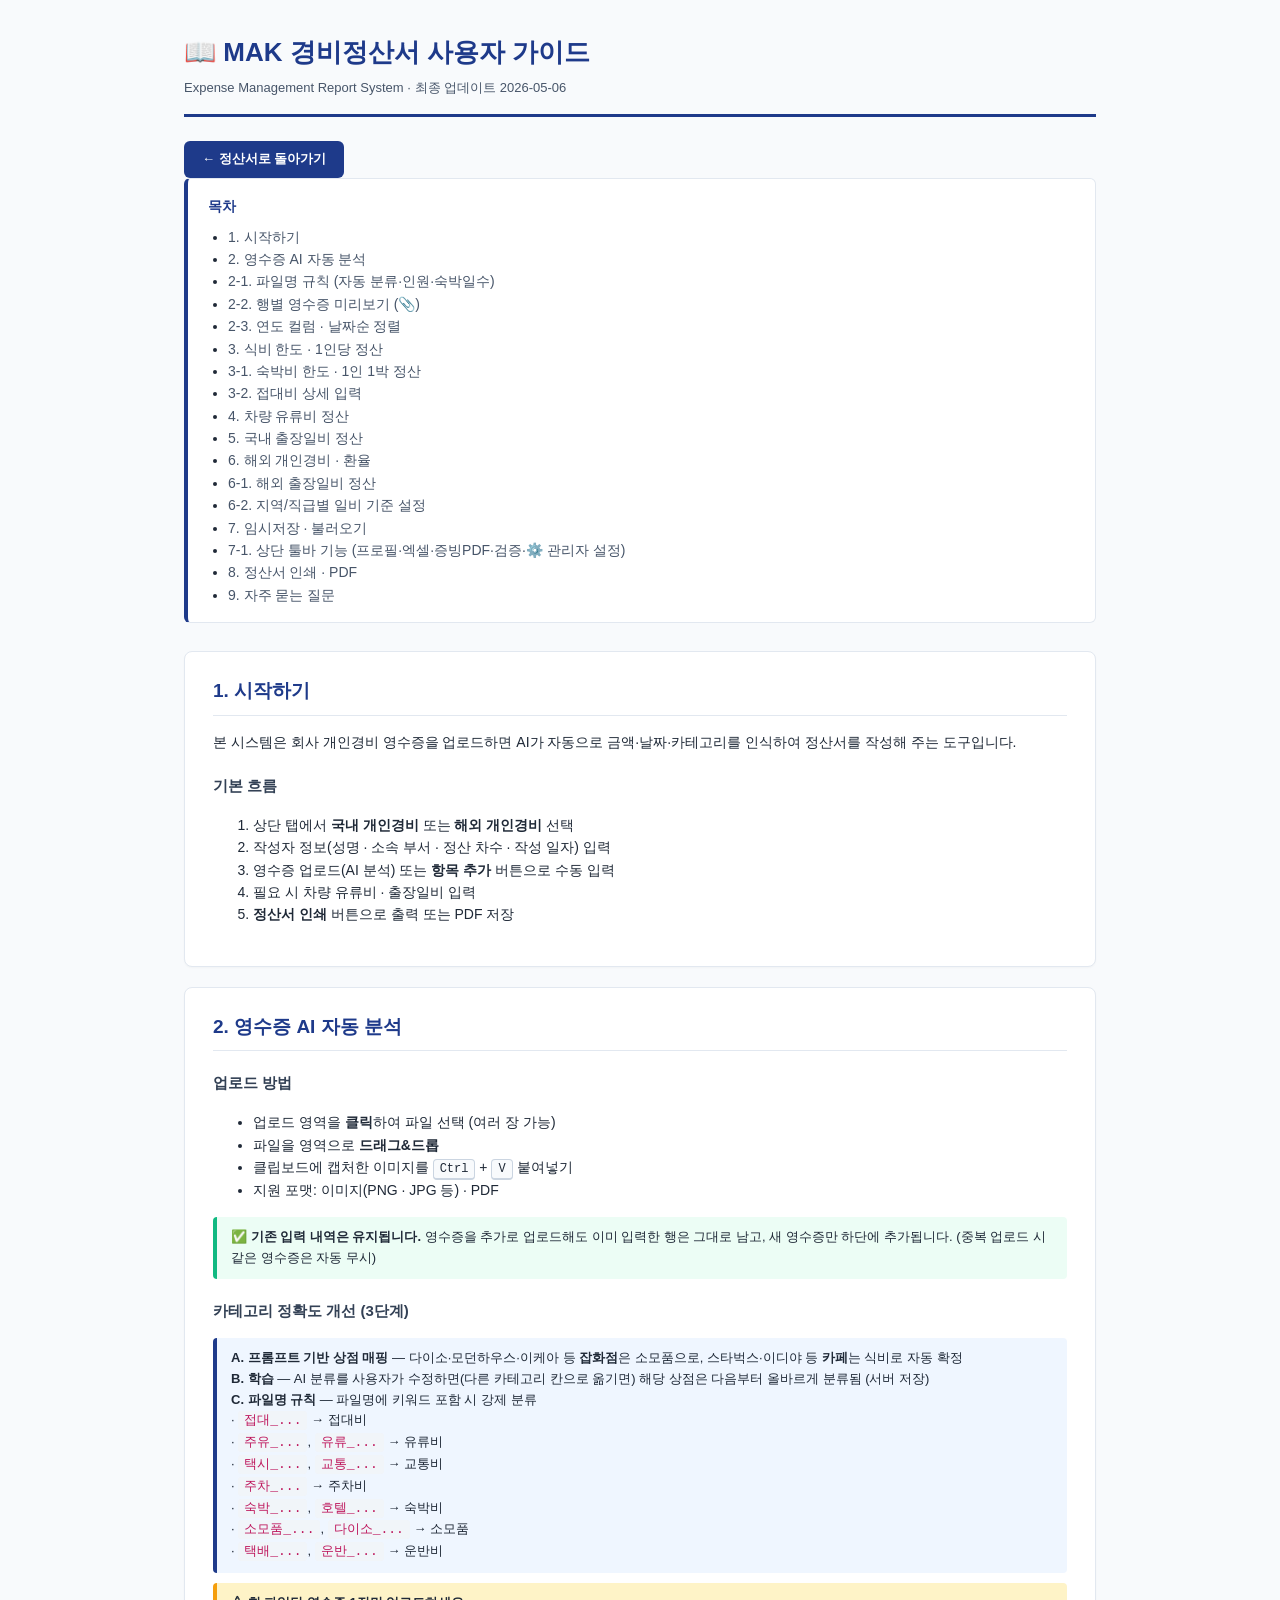
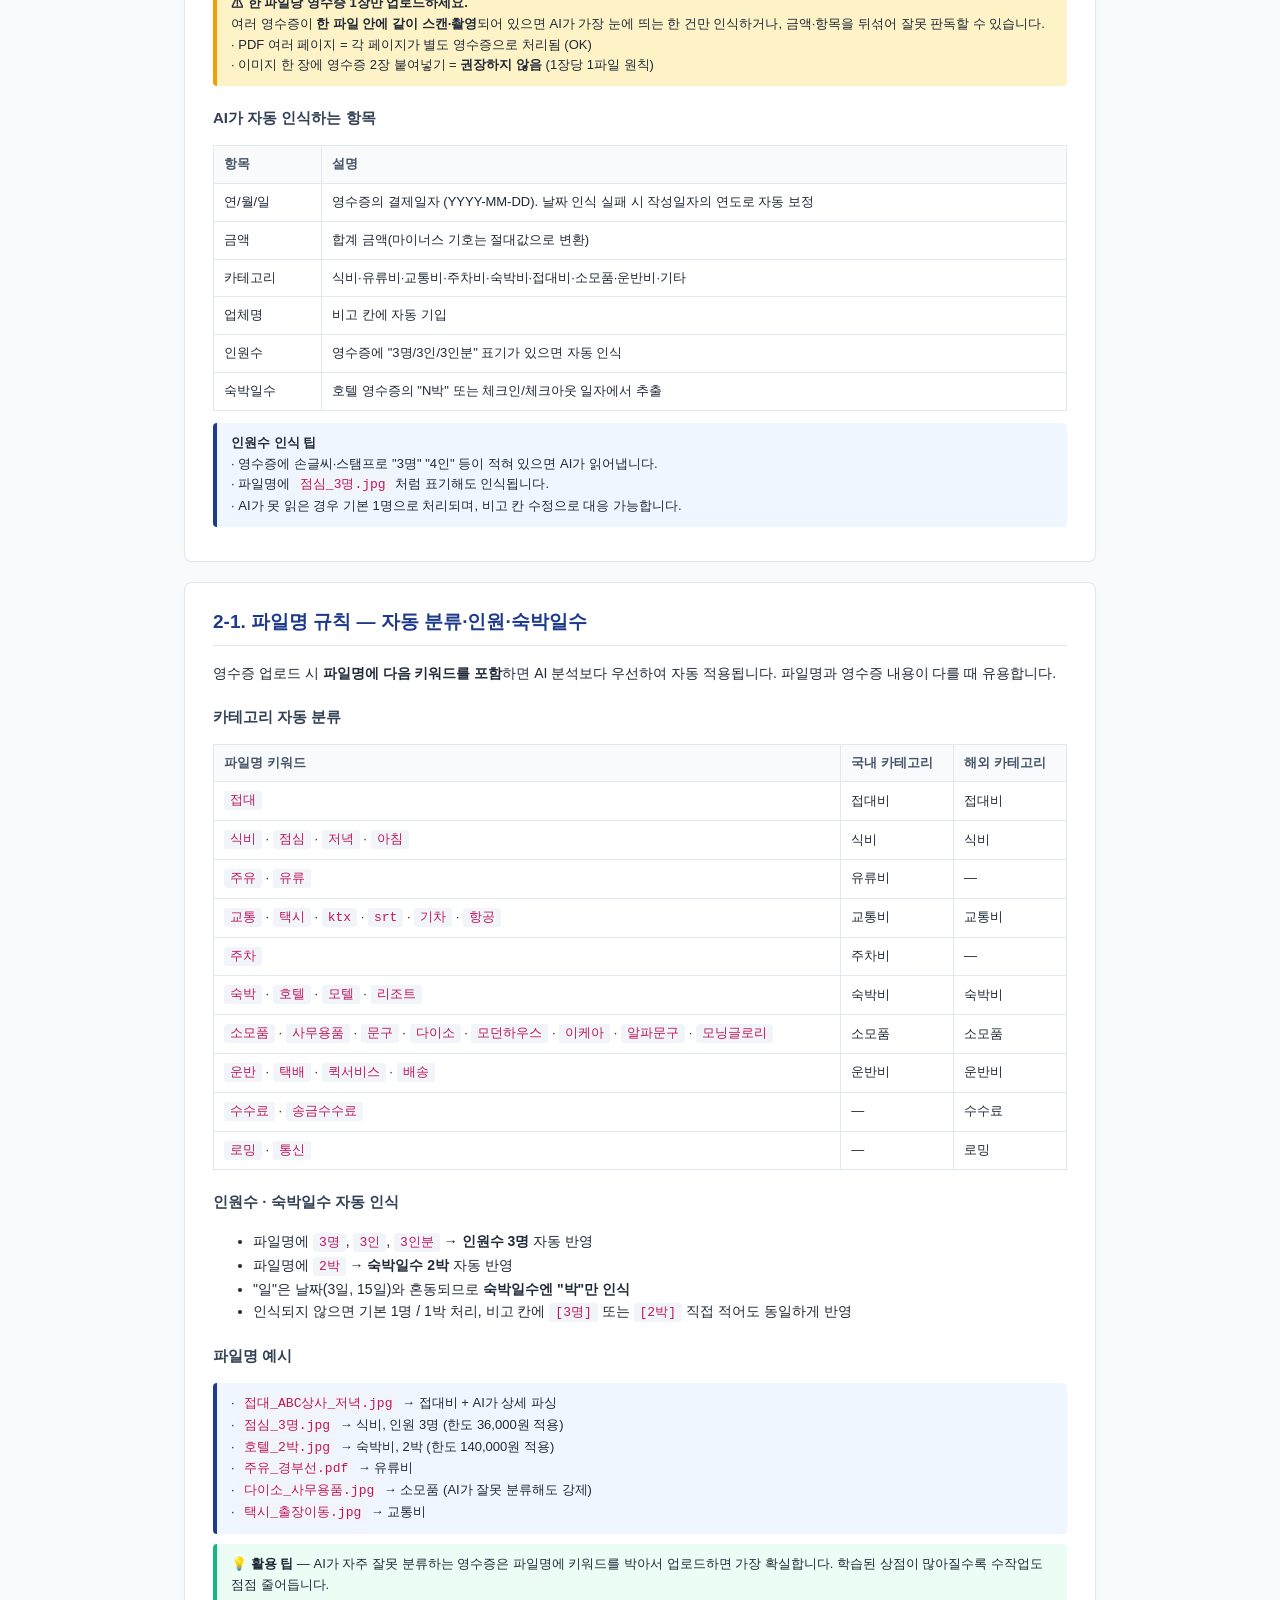
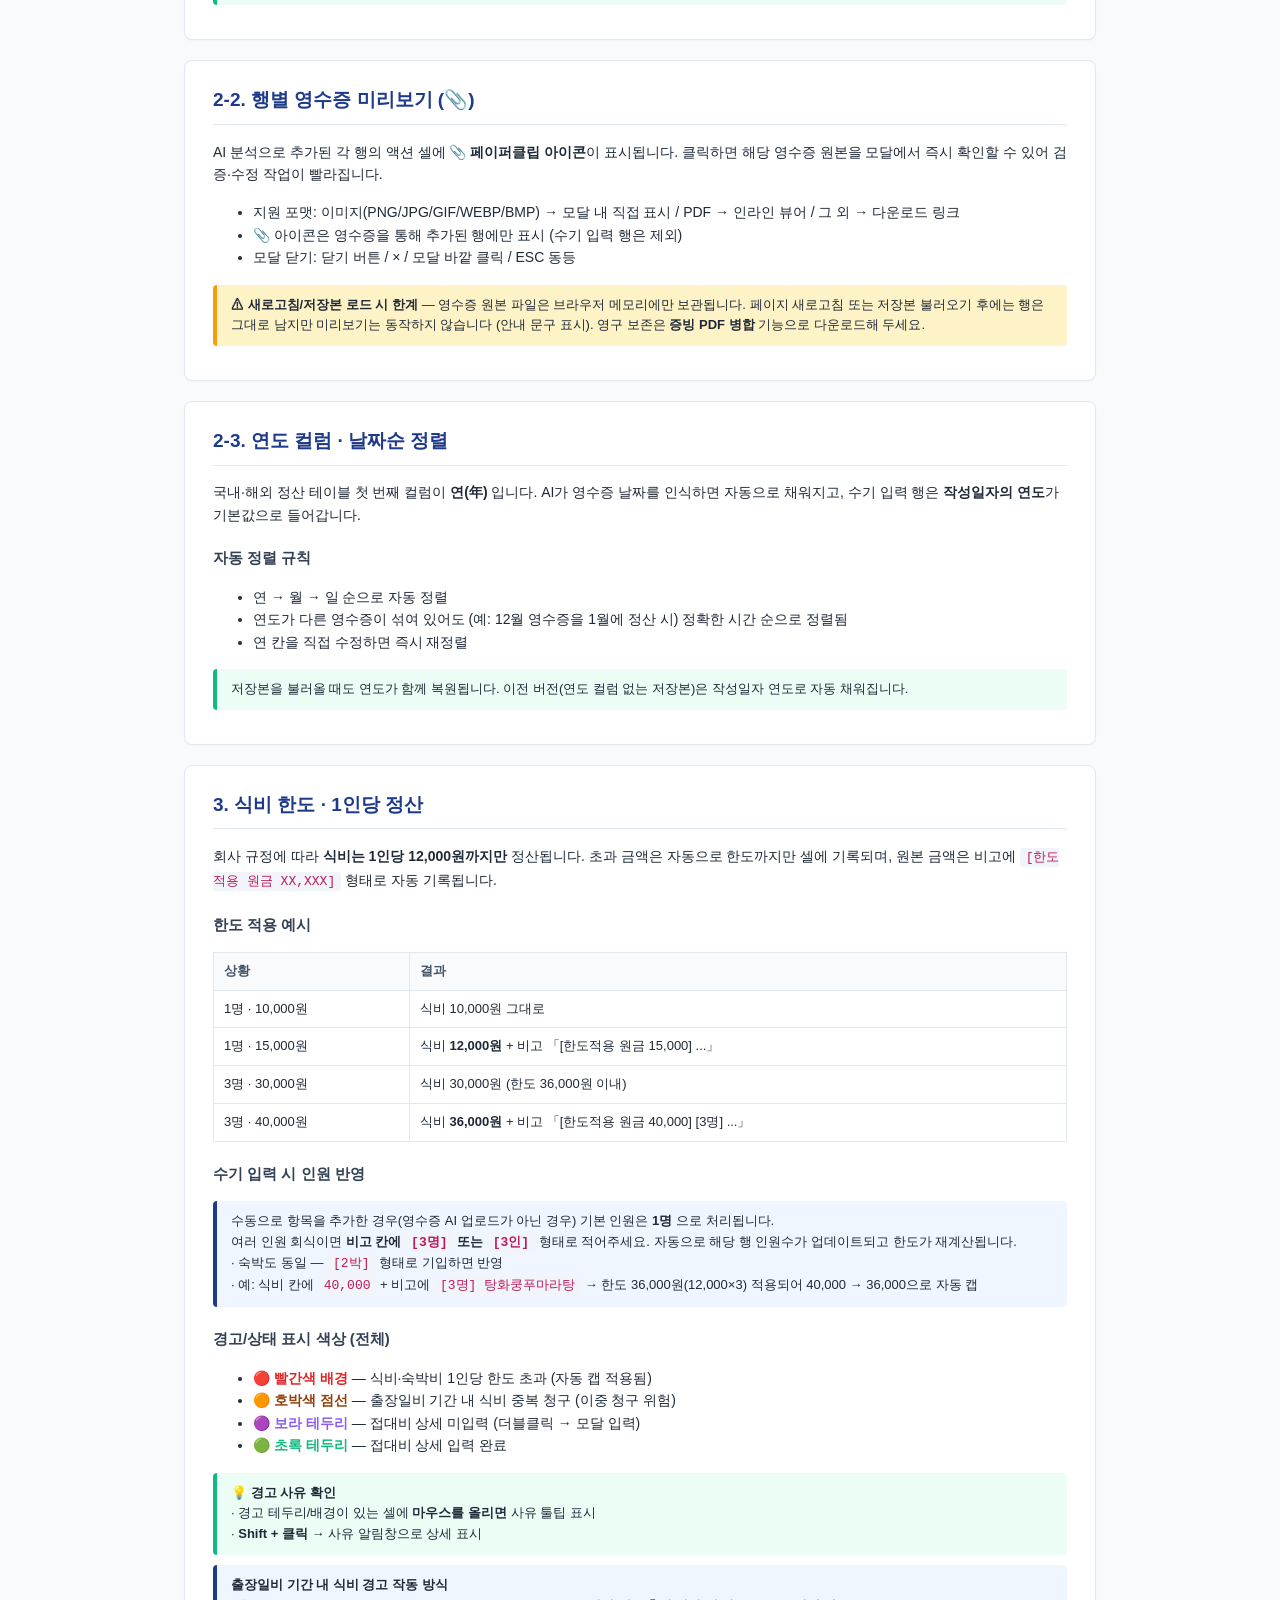
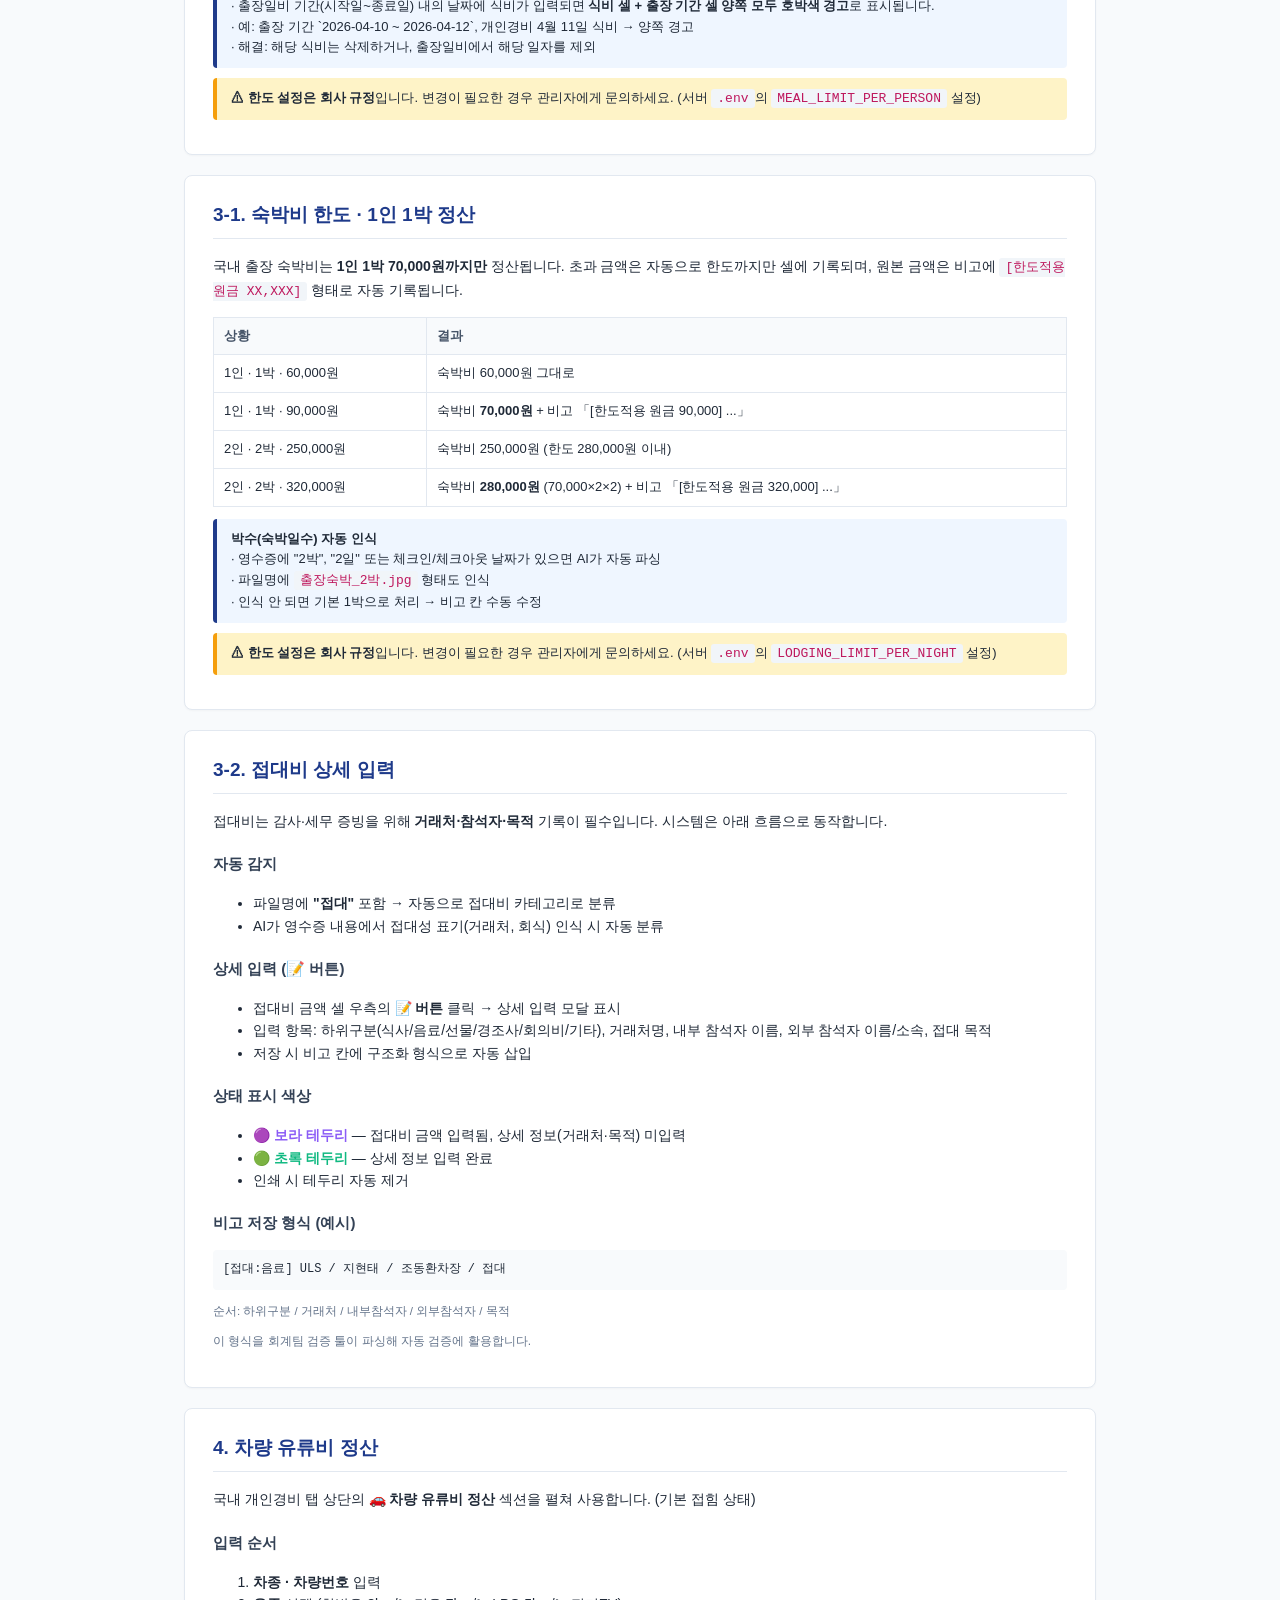
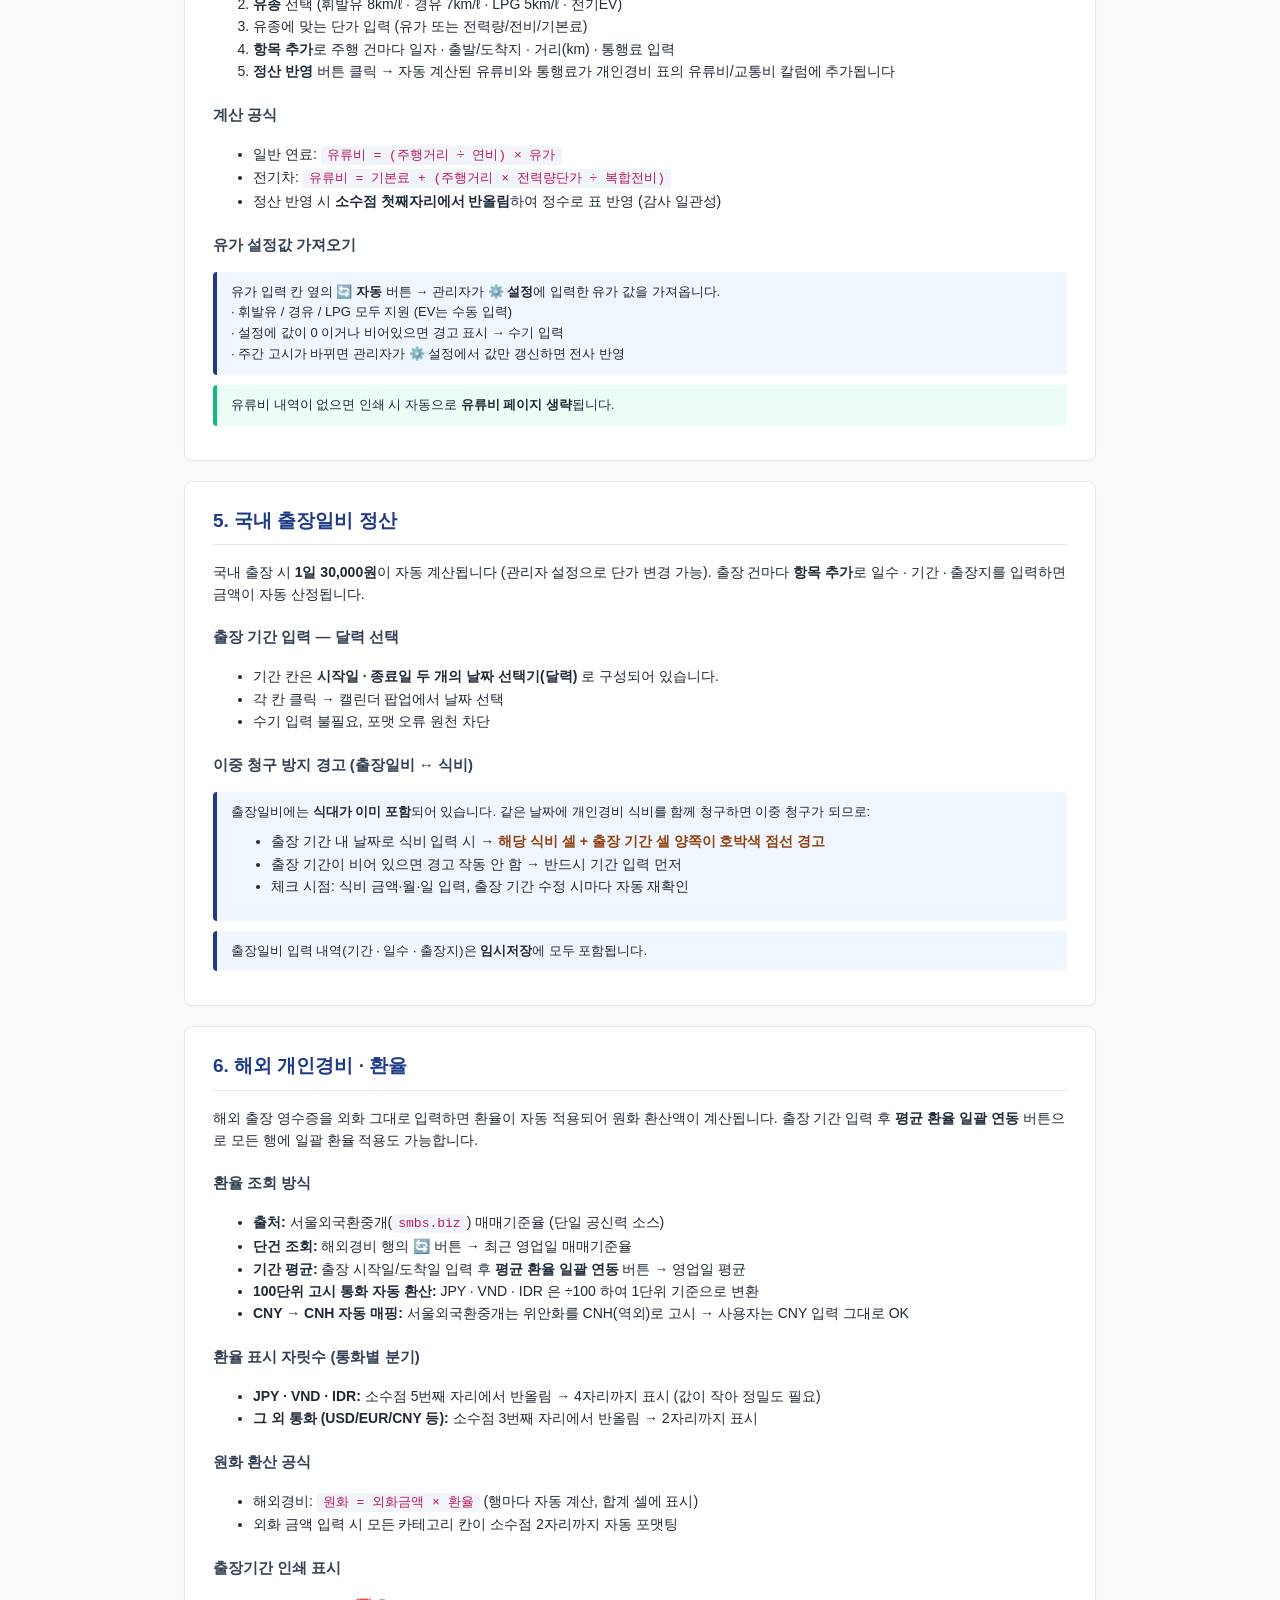
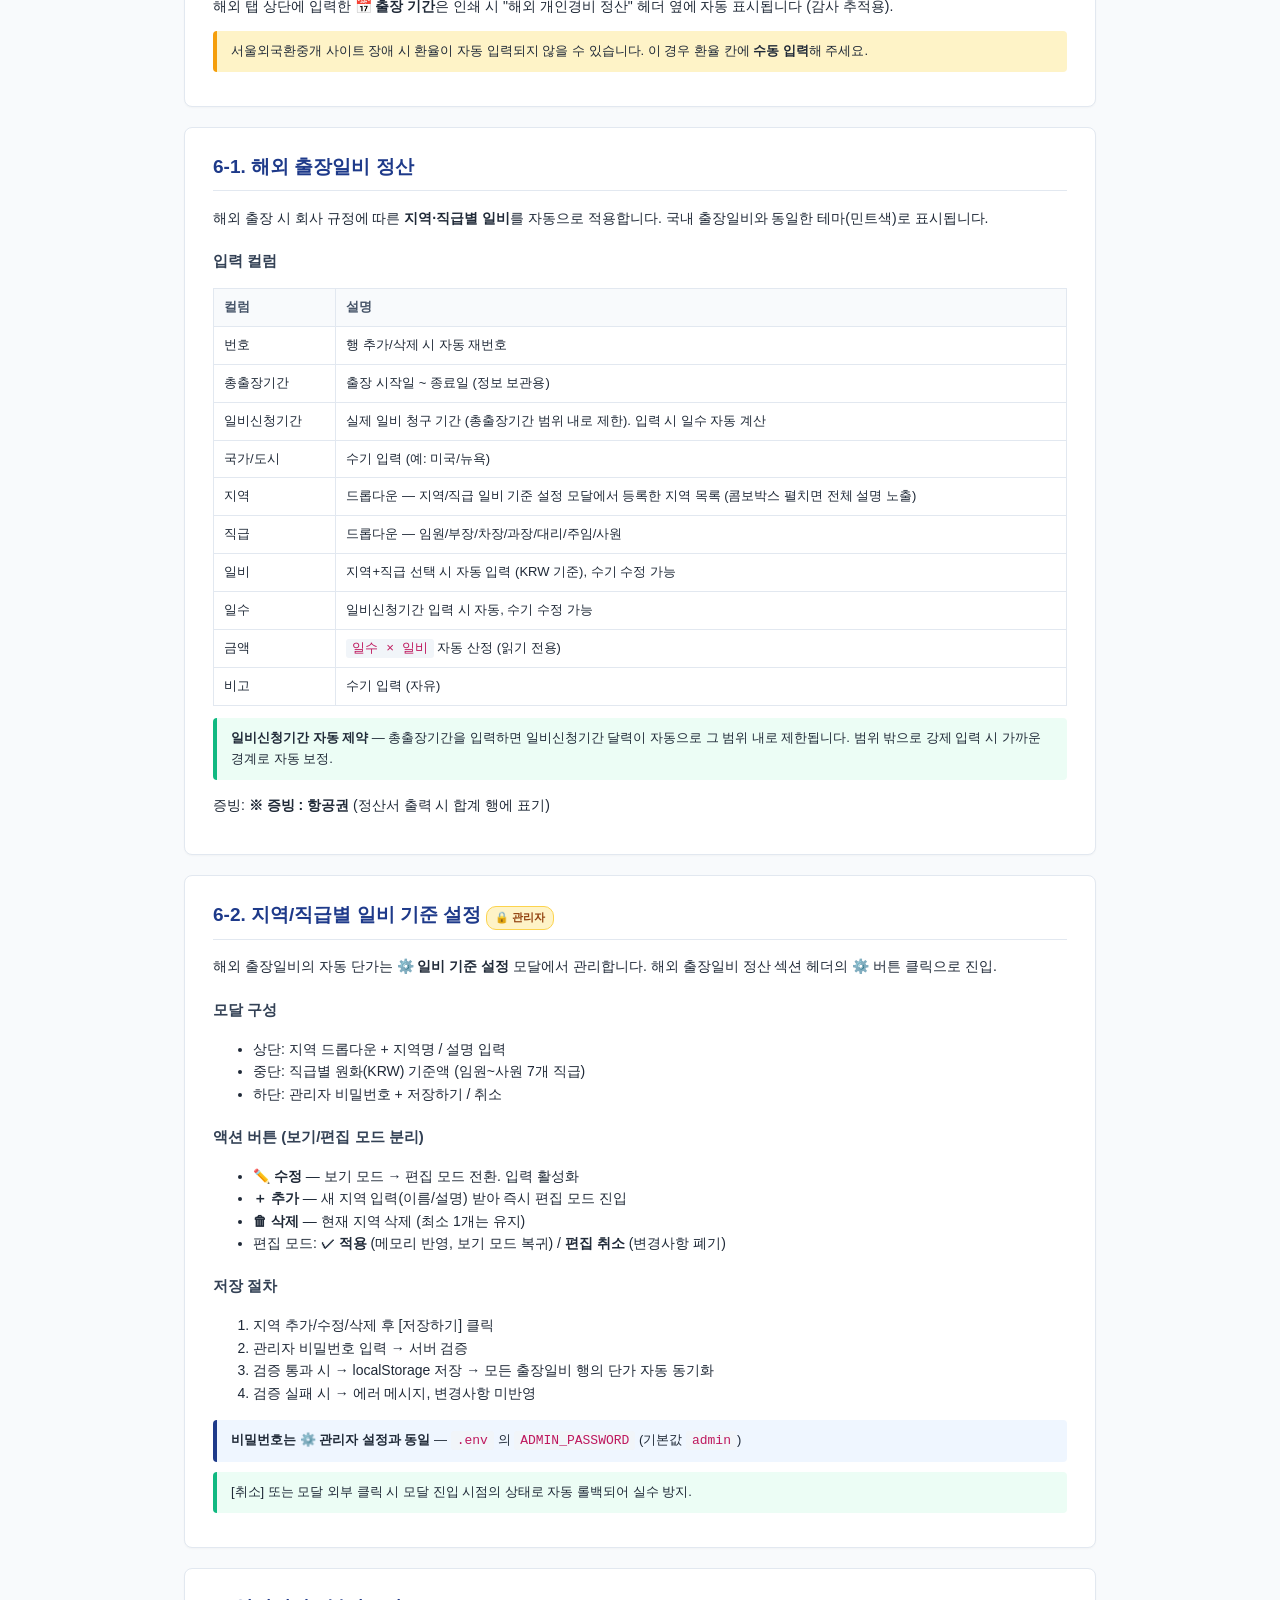
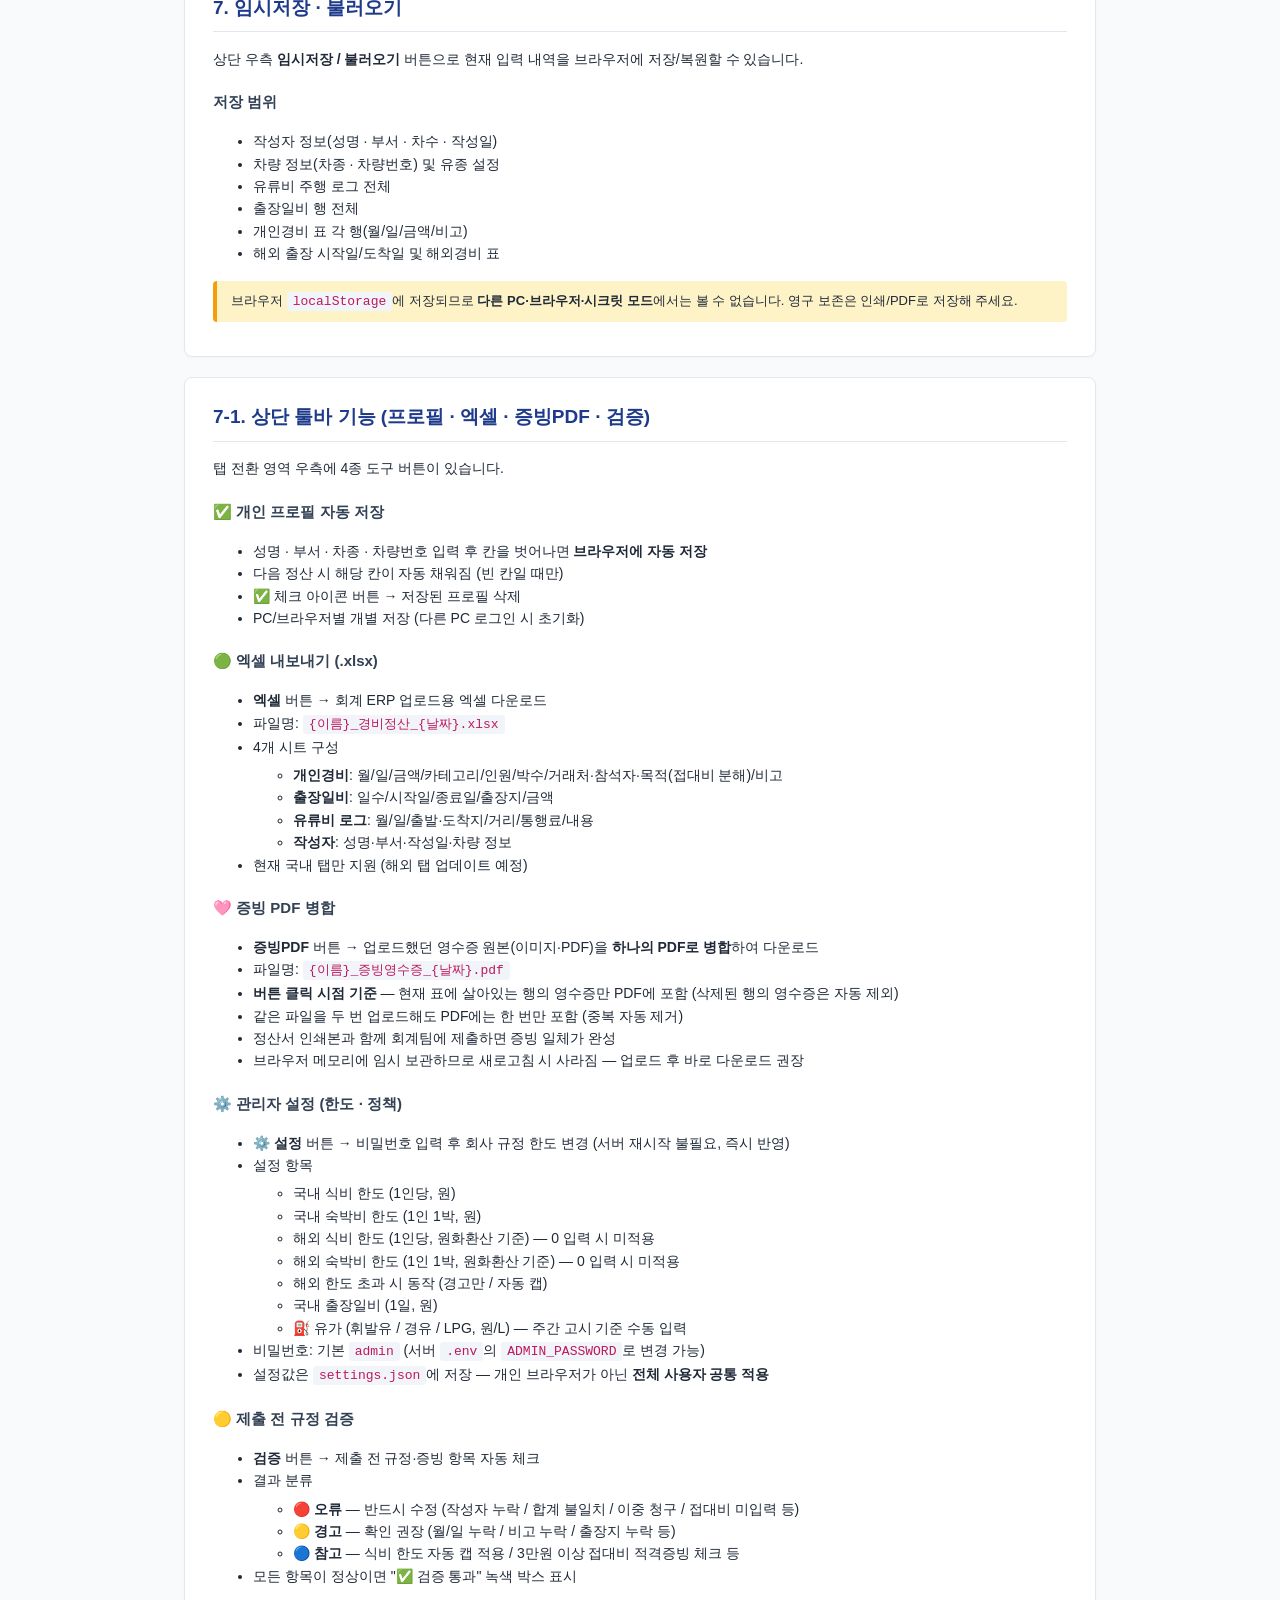
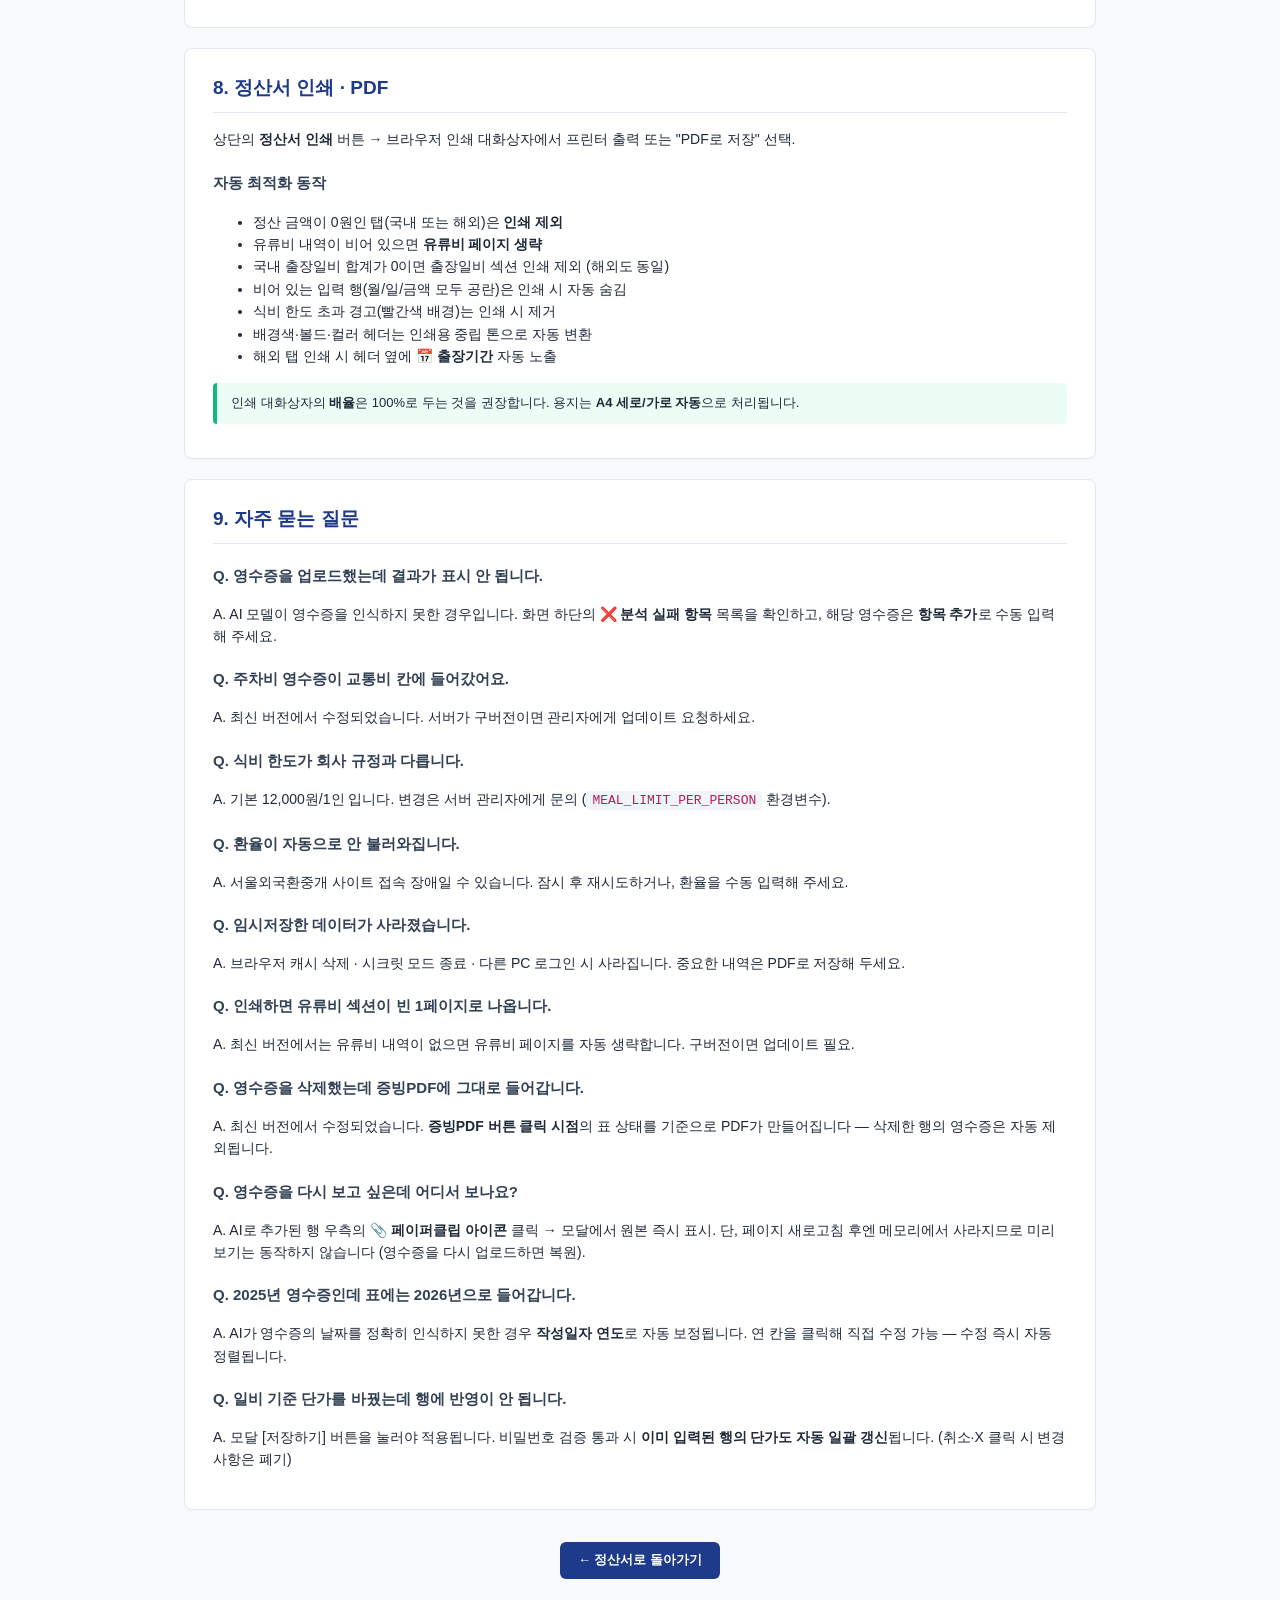
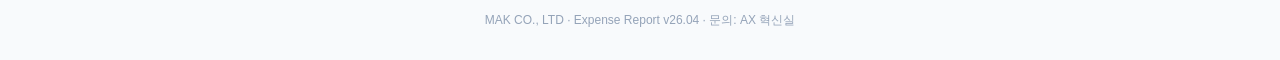
==== templates/guide.html @ b6b7b533 "docs: 사용자 가이드 — 최근 변경사항 일괄 반영 추가된 섹션: - 2-2. 행별 영수증 미리보기 (📎) - 2-3. 연도 컬럼 · 날짜순 정렬 - 6-1. 해외 출장일비 정산" ====
<!DOCTYPE html>
<html lang="ko">
<head>
<meta charset="UTF-8">
<title>MAK 경비정산서 — 사용자 가이드</title>
<meta name="viewport" content="width=device-width, initial-scale=1">
<style>
  :root { --blue: #1e3a8a; --blue-light: #eff6ff; --gray: #475569; --border: #e2e8f0; }
  * { box-sizing: border-box; }
  body { font-family: 'Malgun Gothic', 'Segoe UI', sans-serif; margin: 0; color: #1f2937; background: #f8fafc; line-height: 1.6; }
  .container { max-width: 960px; margin: 0 auto; padding: 32px 24px 80px; }
  header { border-bottom: 3px solid var(--blue); padding-bottom: 16px; margin-bottom: 24px; }
  header h1 { color: var(--blue); margin: 0 0 4px; font-size: 26px; }
  header .sub { color: var(--gray); font-size: 13px; }
  nav.toc { background: white; border: 1px solid var(--border); border-left: 4px solid var(--blue); border-radius: 6px; padding: 16px 20px; margin-bottom: 28px; }
  nav.toc h2 { font-size: 14px; color: var(--blue); margin: 0 0 8px; }
  nav.toc ul { margin: 0; padding-left: 20px; font-size: 13px; }
  nav.toc a { color: var(--gray); text-decoration: none; }
  nav.toc a:hover { color: var(--blue); text-decoration: underline; }
  section { background: white; border: 1px solid var(--border); border-radius: 8px; padding: 24px 28px; margin-bottom: 20px; box-shadow: 0 1px 2px rgba(0,0,0,0.03); }
  section h2 { color: var(--blue); font-size: 19px; border-bottom: 1px solid var(--border); padding-bottom: 8px; margin-top: 0; }
  section h3 { color: #334155; font-size: 15px; margin-top: 20px; }
  p, li { font-size: 14px; }
  code { background: #f1f5f9; padding: 2px 6px; border-radius: 3px; font-size: 13px; color: #be185d; }
  kbd { background: #f8fafc; border: 1px solid #cbd5e1; border-bottom-width: 2px; border-radius: 4px; padding: 2px 6px; font-size: 12px; font-family: monospace; }
  .tip { background: #ecfdf5; border-left: 4px solid #10b981; padding: 10px 14px; border-radius: 4px; margin: 10px 0; font-size: 13px; }
  .warn { background: #fef3c7; border-left: 4px solid #f59e0b; padding: 10px 14px; border-radius: 4px; margin: 10px 0; font-size: 13px; }
  .note { background: var(--blue-light); border-left: 4px solid var(--blue); padding: 10px 14px; border-radius: 4px; margin: 10px 0; font-size: 13px; }
  table { width: 100%; border-collapse: collapse; margin: 12px 0; font-size: 13px; }
  th, td { border: 1px solid var(--border); padding: 8px 10px; text-align: left; }
  th { background: #f8fafc; color: var(--gray); }
  .badge { display: inline-block; background: #fef3c7; color: #92400e; border: 1px solid #fcd34d; padding: 2px 8px; border-radius: 10px; font-size: 11px; font-weight: bold; }
  .back-btn { display: inline-block; background: var(--blue); color: white; padding: 8px 18px; border-radius: 6px; text-decoration: none; font-size: 13px; font-weight: bold; }
  .back-btn:hover { background: #1e40af; }
  footer { text-align: center; color: #94a3b8; font-size: 12px; margin-top: 32px; }
</style>
</head>
<body>
<div class="container">

<header>
  <h1>📖 MAK 경비정산서 사용자 가이드</h1>
  <div class="sub">Expense Management Report System · 최종 업데이트 2026-05-06</div>
</header>

<a href="/" class="back-btn">← 정산서로 돌아가기</a>

<nav class="toc">
  <h2>목차</h2>
  <ul>
    <li><a href="#start">1. 시작하기</a></li>
    <li><a href="#ai">2. 영수증 AI 자동 분석</a></li>
    <li><a href="#filename">2-1. 파일명 규칙 (자동 분류·인원·숙박일수)</a></li>
    <li><a href="#receipt-view">2-2. 행별 영수증 미리보기 (📎)</a></li>
    <li><a href="#year">2-3. 연도 컬럼 · 날짜순 정렬</a></li>
    <li><a href="#meal">3. 식비 한도 · 1인당 정산</a></li>
    <li><a href="#lodging">3-1. 숙박비 한도 · 1인 1박 정산</a></li>
    <li><a href="#entertainment">3-2. 접대비 상세 입력</a></li>
    <li><a href="#fuel">4. 차량 유류비 정산</a></li>
    <li><a href="#trip">5. 국내 출장일비 정산</a></li>
    <li><a href="#overseas">6. 해외 개인경비 · 환율</a></li>
    <li><a href="#overseas-trip">6-1. 해외 출장일비 정산</a></li>
    <li><a href="#per-diem">6-2. 지역/직급별 일비 기준 설정</a></li>
    <li><a href="#save">7. 임시저장 · 불러오기</a></li>
    <li><a href="#toolbar">7-1. 상단 툴바 기능 (프로필·엑셀·증빙PDF·검증·⚙️ 관리자 설정)</a></li>
    <li><a href="#print">8. 정산서 인쇄 · PDF</a></li>
    <li><a href="#faq">9. 자주 묻는 질문</a></li>
  </ul>
</nav>

<section id="start">
  <h2>1. 시작하기</h2>
  <p>본 시스템은 회사 개인경비 영수증을 업로드하면 AI가 자동으로 금액·날짜·카테고리를 인식하여 정산서를 작성해 주는 도구입니다.</p>
  <h3>기본 흐름</h3>
  <ol>
    <li>상단 탭에서 <b>국내 개인경비</b> 또는 <b>해외 개인경비</b> 선택</li>
    <li>작성자 정보(성명 · 소속 부서 · 정산 차수 · 작성 일자) 입력</li>
    <li>영수증 업로드(AI 분석) 또는 <b>항목 추가</b> 버튼으로 수동 입력</li>
    <li>필요 시 차량 유류비 · 출장일비 입력</li>
    <li><b>정산서 인쇄</b> 버튼으로 출력 또는 PDF 저장</li>
  </ol>
</section>

<section id="ai">
  <h2>2. 영수증 AI 자동 분석</h2>
  <h3>업로드 방법</h3>
  <ul>
    <li>업로드 영역을 <b>클릭</b>하여 파일 선택 (여러 장 가능)</li>
    <li>파일을 영역으로 <b>드래그&amp;드롭</b></li>
    <li>클립보드에 캡처한 이미지를 <kbd>Ctrl</kbd> + <kbd>V</kbd> 붙여넣기</li>
    <li>지원 포맷: 이미지(PNG · JPG 등) · PDF</li>
  </ul>

  <div class="tip">
    <b>✅ 기존 입력 내역은 유지됩니다.</b> 영수증을 추가로 업로드해도 이미 입력한 행은 그대로 남고, 새 영수증만 하단에 추가됩니다. (중복 업로드 시 같은 영수증은 자동 무시)
  </div>

  <h3>카테고리 정확도 개선 (3단계)</h3>
  <div class="note">
    <b>A. 프롬프트 기반 상점 매핑</b> — 다이소·모던하우스·이케아 등 <b>잡화점</b>은 소모품으로, 스타벅스·이디야 등 <b>카페</b>는 식비로 자동 확정<br>
    <b>B. 학습</b> — AI 분류를 사용자가 수정하면(다른 카테고리 칸으로 옮기면) 해당 상점은 다음부터 올바르게 분류됨 (서버 저장)<br>
    <b>C. 파일명 규칙</b> — 파일명에 키워드 포함 시 강제 분류<br>
    · <code>접대_...</code> → 접대비<br>
    · <code>주유_...</code>, <code>유류_...</code> → 유류비<br>
    · <code>택시_...</code>, <code>교통_...</code> → 교통비<br>
    · <code>주차_...</code> → 주차비<br>
    · <code>숙박_...</code>, <code>호텔_...</code> → 숙박비<br>
    · <code>소모품_...</code>, <code>다이소_...</code> → 소모품<br>
    · <code>택배_...</code>, <code>운반_...</code> → 운반비
  </div>

  <div class="warn">
    <b>⚠ 한 파일당 영수증 1장만 업로드하세요.</b><br>
    여러 영수증이 <b>한 파일 안에 같이 스캔·촬영</b>되어 있으면 AI가 가장 눈에 띄는 한 건만 인식하거나, 금액·항목을 뒤섞어 잘못 판독할 수 있습니다.<br>
    · PDF 여러 페이지 = 각 페이지가 별도 영수증으로 처리됨 (OK)<br>
    · 이미지 한 장에 영수증 2장 붙여넣기 = <b>권장하지 않음</b> (1장당 1파일 원칙)
  </div>

  <h3>AI가 자동 인식하는 항목</h3>
  <table>
    <tr><th>항목</th><th>설명</th></tr>
    <tr><td>연/월/일</td><td>영수증의 결제일자 (YYYY-MM-DD). 날짜 인식 실패 시 작성일자의 연도로 자동 보정</td></tr>
    <tr><td>금액</td><td>합계 금액(마이너스 기호는 절대값으로 변환)</td></tr>
    <tr><td>카테고리</td><td>식비·유류비·교통비·주차비·숙박비·접대비·소모품·운반비·기타</td></tr>
    <tr><td>업체명</td><td>비고 칸에 자동 기입</td></tr>
    <tr><td>인원수</td><td>영수증에 "3명/3인/3인분" 표기가 있으면 자동 인식</td></tr>
    <tr><td>숙박일수</td><td>호텔 영수증의 "N박" 또는 체크인/체크아웃 일자에서 추출</td></tr>
  </table>

  <div class="note">
    <b>인원수 인식 팁</b><br>
    · 영수증에 손글씨·스탬프로 "3명" "4인" 등이 적혀 있으면 AI가 읽어냅니다.<br>
    · 파일명에 <code>점심_3명.jpg</code> 처럼 표기해도 인식됩니다.<br>
    · AI가 못 읽은 경우 기본 1명으로 처리되며, 비고 칸 수정으로 대응 가능합니다.
  </div>
</section>

<section id="filename">
  <h2>2-1. 파일명 규칙 — 자동 분류·인원·숙박일수</h2>
  <p>영수증 업로드 시 <b>파일명에 다음 키워드를 포함</b>하면 AI 분석보다 우선하여 자동 적용됩니다. 파일명과 영수증 내용이 다를 때 유용합니다.</p>

  <h3>카테고리 자동 분류</h3>
  <table>
    <tr><th>파일명 키워드</th><th>국내 카테고리</th><th>해외 카테고리</th></tr>
    <tr><td><code>접대</code></td><td>접대비</td><td>접대비</td></tr>
    <tr><td><code>식비</code> · <code>점심</code> · <code>저녁</code> · <code>아침</code></td><td>식비</td><td>식비</td></tr>
    <tr><td><code>주유</code> · <code>유류</code></td><td>유류비</td><td>—</td></tr>
    <tr><td><code>교통</code> · <code>택시</code> · <code>ktx</code> · <code>srt</code> · <code>기차</code> · <code>항공</code></td><td>교통비</td><td>교통비</td></tr>
    <tr><td><code>주차</code></td><td>주차비</td><td>—</td></tr>
    <tr><td><code>숙박</code> · <code>호텔</code> · <code>모텔</code> · <code>리조트</code></td><td>숙박비</td><td>숙박비</td></tr>
    <tr><td><code>소모품</code> · <code>사무용품</code> · <code>문구</code> · <code>다이소</code> · <code>모던하우스</code> · <code>이케아</code> · <code>알파문구</code> · <code>모닝글로리</code></td><td>소모품</td><td>소모품</td></tr>
    <tr><td><code>운반</code> · <code>택배</code> · <code>퀵서비스</code> · <code>배송</code></td><td>운반비</td><td>운반비</td></tr>
    <tr><td><code>수수료</code> · <code>송금수수료</code></td><td>—</td><td>수수료</td></tr>
    <tr><td><code>로밍</code> · <code>통신</code></td><td>—</td><td>로밍</td></tr>
  </table>

  <h3>인원수 · 숙박일수 자동 인식</h3>
  <ul>
    <li>파일명에 <code>3명</code>, <code>3인</code>, <code>3인분</code> → <b>인원수 3명</b> 자동 반영</li>
    <li>파일명에 <code>2박</code> → <b>숙박일수 2박</b> 자동 반영</li>
    <li>"일"은 날짜(3일, 15일)와 혼동되므로 <b>숙박일수엔 "박"만 인식</b></li>
    <li>인식되지 않으면 기본 1명 / 1박 처리, 비고 칸에 <code>[3명]</code> 또는 <code>[2박]</code> 직접 적어도 동일하게 반영</li>
  </ul>

  <h3>파일명 예시</h3>
  <div class="note">
    · <code>접대_ABC상사_저녁.jpg</code> → 접대비 + AI가 상세 파싱<br>
    · <code>점심_3명.jpg</code> → 식비, 인원 3명 (한도 36,000원 적용)<br>
    · <code>호텔_2박.jpg</code> → 숙박비, 2박 (한도 140,000원 적용)<br>
    · <code>주유_경부선.pdf</code> → 유류비<br>
    · <code>다이소_사무용품.jpg</code> → 소모품 (AI가 잘못 분류해도 강제)<br>
    · <code>택시_출장이동.jpg</code> → 교통비
  </div>

  <div class="tip">
    <b>💡 활용 팁</b> — AI가 자주 잘못 분류하는 영수증은 파일명에 키워드를 박아서 업로드하면 가장 확실합니다. 학습된 상점이 많아질수록 수작업도 점점 줄어듭니다.
  </div>
</section>

<section id="receipt-view">
  <h2>2-2. 행별 영수증 미리보기 (📎)</h2>
  <p>AI 분석으로 추가된 각 행의 액션 셀에 <b>📎 페이퍼클립 아이콘</b>이 표시됩니다. 클릭하면 해당 영수증 원본을 모달에서 즉시 확인할 수 있어 검증·수정 작업이 빨라집니다.</p>

  <ul>
    <li>지원 포맷: 이미지(PNG/JPG/GIF/WEBP/BMP) → 모달 내 직접 표시 / PDF → 인라인 뷰어 / 그 외 → 다운로드 링크</li>
    <li>📎 아이콘은 영수증을 통해 추가된 행에만 표시 (수기 입력 행은 제외)</li>
    <li>모달 닫기: 닫기 버튼 / × / 모달 바깥 클릭 / ESC 동등</li>
  </ul>

  <div class="warn">
    <b>⚠ 새로고침/저장본 로드 시 한계</b> — 영수증 원본 파일은 브라우저 메모리에만 보관됩니다. 페이지 새로고침 또는 저장본 불러오기 후에는 행은 그대로 남지만 미리보기는 동작하지 않습니다 (안내 문구 표시). 영구 보존은 <b>증빙 PDF 병합</b> 기능으로 다운로드해 두세요.
  </div>
</section>

<section id="year">
  <h2>2-3. 연도 컬럼 · 날짜순 정렬</h2>
  <p>국내·해외 정산 테이블 첫 번째 컬럼이 <b>연(年)</b> 입니다. AI가 영수증 날짜를 인식하면 자동으로 채워지고, 수기 입력 행은 <b>작성일자의 연도</b>가 기본값으로 들어갑니다.</p>

  <h3>자동 정렬 규칙</h3>
  <ul>
    <li>연 → 월 → 일 순으로 자동 정렬</li>
    <li>연도가 다른 영수증이 섞여 있어도 (예: 12월 영수증을 1월에 정산 시) 정확한 시간 순으로 정렬됨</li>
    <li>연 칸을 직접 수정하면 즉시 재정렬</li>
  </ul>

  <div class="tip">
    저장본을 불러올 때도 연도가 함께 복원됩니다. 이전 버전(연도 컬럼 없는 저장본)은 작성일자 연도로 자동 채워집니다.
  </div>
</section>

<section id="meal">
  <h2>3. 식비 한도 · 1인당 정산</h2>
  <p>회사 규정에 따라 <b>식비는 1인당 12,000원까지만</b> 정산됩니다. 초과 금액은 자동으로 한도까지만 셀에 기록되며, 원본 금액은 비고에 <code>[한도적용 원금 XX,XXX]</code> 형태로 자동 기록됩니다.</p>

  <h3>한도 적용 예시</h3>
  <table>
    <tr><th>상황</th><th>결과</th></tr>
    <tr><td>1명 · 10,000원</td><td>식비 10,000원 그대로</td></tr>
    <tr><td>1명 · 15,000원</td><td>식비 <b>12,000원</b> + 비고 「[한도적용 원금 15,000] ...」</td></tr>
    <tr><td>3명 · 30,000원</td><td>식비 30,000원 (한도 36,000원 이내)</td></tr>
    <tr><td>3명 · 40,000원</td><td>식비 <b>36,000원</b> + 비고 「[한도적용 원금 40,000] [3명] ...」</td></tr>
  </table>

  <h3>수기 입력 시 인원 반영</h3>
  <div class="note">
    수동으로 항목을 추가한 경우(영수증 AI 업로드가 아닌 경우) 기본 인원은 <b>1명</b> 으로 처리됩니다.<br>
    여러 인원 회식이면 <b>비고 칸에 <code>[3명]</code> 또는 <code>[3인]</code></b> 형태로 적어주세요. 자동으로 해당 행 인원수가 업데이트되고 한도가 재계산됩니다.<br>
    · 숙박도 동일 — <code>[2박]</code> 형태로 기입하면 반영<br>
    · 예: 식비 칸에 <code>40,000</code> + 비고에 <code>[3명] 탕화쿵푸마라탕</code> → 한도 36,000원(12,000×3) 적용되어 40,000 → 36,000으로 자동 캡
  </div>

  <h3>경고/상태 표시 색상 (전체)</h3>
  <ul>
    <li><b style="color:#dc2626;">🔴 빨간색 배경</b> — 식비·숙박비 1인당 한도 초과 (자동 캡 적용됨)</li>
    <li><b style="color:#92400e;">🟠 호박색 점선</b> — 출장일비 기간 내 식비 중복 청구 (이중 청구 위험)</li>
    <li><b style="color:#8b5cf6;">🟣 보라 테두리</b> — 접대비 상세 미입력 (더블클릭 → 모달 입력)</li>
    <li><b style="color:#10b981;">🟢 초록 테두리</b> — 접대비 상세 입력 완료</li>
  </ul>

  <div class="tip">
    <b>💡 경고 사유 확인</b><br>
    · 경고 테두리/배경이 있는 셀에 <b>마우스를 올리면</b> 사유 툴팁 표시<br>
    · <b>Shift + 클릭</b> → 사유 알림창으로 상세 표시
  </div>

  <div class="note">
    <b>출장일비 기간 내 식비 경고 작동 방식</b><br>
    · 출장일비 기간(시작일~종료일) 내의 날짜에 식비가 입력되면 <b>식비 셀 + 출장 기간 셀 양쪽 모두 호박색 경고</b>로 표시됩니다.<br>
    · 예: 출장 기간 `2026-04-10 ~ 2026-04-12`, 개인경비 4월 11일 식비 → 양쪽 경고<br>
    · 해결: 해당 식비는 삭제하거나, 출장일비에서 해당 일자를 제외
  </div>

  <div class="warn">
    <b>⚠ 한도 설정은 회사 규정</b>입니다. 변경이 필요한 경우 관리자에게 문의하세요. (서버 <code>.env</code>의 <code>MEAL_LIMIT_PER_PERSON</code> 설정)
  </div>
</section>

<section id="lodging">
  <h2>3-1. 숙박비 한도 · 1인 1박 정산</h2>
  <p>국내 출장 숙박비는 <b>1인 1박 70,000원까지만</b> 정산됩니다. 초과 금액은 자동으로 한도까지만 셀에 기록되며, 원본 금액은 비고에 <code>[한도적용 원금 XX,XXX]</code> 형태로 자동 기록됩니다.</p>

  <table>
    <tr><th>상황</th><th>결과</th></tr>
    <tr><td>1인 · 1박 · 60,000원</td><td>숙박비 60,000원 그대로</td></tr>
    <tr><td>1인 · 1박 · 90,000원</td><td>숙박비 <b>70,000원</b> + 비고 「[한도적용 원금 90,000] ...」</td></tr>
    <tr><td>2인 · 2박 · 250,000원</td><td>숙박비 250,000원 (한도 280,000원 이내)</td></tr>
    <tr><td>2인 · 2박 · 320,000원</td><td>숙박비 <b>280,000원</b> (70,000×2×2) + 비고 「[한도적용 원금 320,000] ...」</td></tr>
  </table>

  <div class="note">
    <b>박수(숙박일수) 자동 인식</b><br>
    · 영수증에 "2박", "2일" 또는 체크인/체크아웃 날짜가 있으면 AI가 자동 파싱<br>
    · 파일명에 <code>출장숙박_2박.jpg</code> 형태도 인식<br>
    · 인식 안 되면 기본 1박으로 처리 → 비고 칸 수동 수정
  </div>

  <div class="warn">
    <b>⚠ 한도 설정은 회사 규정</b>입니다. 변경이 필요한 경우 관리자에게 문의하세요. (서버 <code>.env</code>의 <code>LODGING_LIMIT_PER_NIGHT</code> 설정)
  </div>
</section>

<section id="entertainment">
  <h2>3-2. 접대비 상세 입력</h2>
  <p>접대비는 감사·세무 증빙을 위해 <b>거래처·참석자·목적</b> 기록이 필수입니다. 시스템은 아래 흐름으로 동작합니다.</p>

  <h3>자동 감지</h3>
  <ul>
    <li>파일명에 <b>"접대"</b> 포함 → 자동으로 접대비 카테고리로 분류</li>
    <li>AI가 영수증 내용에서 접대성 표기(거래처, 회식) 인식 시 자동 분류</li>
  </ul>

  <h3>상세 입력 (📝 버튼)</h3>
  <ul>
    <li>접대비 금액 셀 우측의 <b>📝 버튼</b> 클릭 → 상세 입력 모달 표시</li>
    <li>입력 항목: 하위구분(식사/음료/선물/경조사/회의비/기타), 거래처명, 내부 참석자 이름, 외부 참석자 이름/소속, 접대 목적</li>
    <li>저장 시 비고 칸에 구조화 형식으로 자동 삽입</li>
  </ul>

  <h3>상태 표시 색상</h3>
  <ul>
    <li><b style="color:#8b5cf6;">🟣 보라 테두리</b> — 접대비 금액 입력됨, 상세 정보(거래처·목적) 미입력</li>
    <li><b style="color:#10b981;">🟢 초록 테두리</b> — 상세 정보 입력 완료</li>
    <li>인쇄 시 테두리 자동 제거</li>
  </ul>

  <h3>비고 저장 형식 (예시)</h3>
  <pre style="background:#f8fafc; padding:10px; border-radius:4px; font-size:12px;">[접대:음료] ULS / 지현태 / 조동환차장 / 접대</pre>
  <p style="font-size:11.5px; color:#64748b;">순서: 하위구분 / 거래처 / 내부참석자 / 외부참석자 / 목적</p>
  <p style="font-size:12px; color:#64748b;">이 형식을 회계팀 검증 툴이 파싱해 자동 검증에 활용합니다.</p>
</section>

<section id="fuel">
  <h2>4. 차량 유류비 정산</h2>
  <p>국내 개인경비 탭 상단의 <b>🚗 차량 유류비 정산</b> 섹션을 펼쳐 사용합니다. (기본 접힘 상태)</p>

  <h3>입력 순서</h3>
  <ol>
    <li><b>차종 · 차량번호</b> 입력</li>
    <li><b>유종</b> 선택 (휘발유 8km/ℓ · 경유 7km/ℓ · LPG 5km/ℓ · 전기EV)</li>
    <li>유종에 맞는 단가 입력 (유가 또는 전력량/전비/기본료)</li>
    <li><b>항목 추가</b>로 주행 건마다 일자 · 출발/도착지 · 거리(km) · 통행료 입력</li>
    <li><b>정산 반영</b> 버튼 클릭 → 자동 계산된 유류비와 통행료가 개인경비 표의 유류비/교통비 칼럼에 추가됩니다</li>
  </ol>

  <h3>계산 공식</h3>
  <ul>
    <li>일반 연료: <code>유류비 = (주행거리 ÷ 연비) × 유가</code></li>
    <li>전기차: <code>유류비 = 기본료 + (주행거리 × 전력량단가 ÷ 복합전비)</code></li>
    <li>정산 반영 시 <b>소수점 첫째자리에서 반올림</b>하여 정수로 표 반영 (감사 일관성)</li>
  </ul>

  <h3>유가 설정값 가져오기</h3>
  <div class="note">
    유가 입력 칸 옆의 <b>🔄 자동</b> 버튼 → 관리자가 <b>⚙️ 설정</b>에 입력한 유가 값을 가져옵니다.<br>
    · 휘발유 / 경유 / LPG 모두 지원 (EV는 수동 입력)<br>
    · 설정에 값이 0 이거나 비어있으면 경고 표시 → 수기 입력<br>
    · 주간 고시가 바뀌면 관리자가 ⚙️ 설정에서 값만 갱신하면 전사 반영
  </div>

  <div class="tip">
    유류비 내역이 없으면 인쇄 시 자동으로 <b>유류비 페이지 생략</b>됩니다.
  </div>
</section>

<section id="trip">
  <h2>5. 국내 출장일비 정산</h2>
  <p>국내 출장 시 <b>1일 30,000원</b>이 자동 계산됩니다 (관리자 설정으로 단가 변경 가능). 출장 건마다 <b>항목 추가</b>로 일수 · 기간 · 출장지를 입력하면 금액이 자동 산정됩니다.</p>

  <h3>출장 기간 입력 — 달력 선택</h3>
  <ul>
    <li>기간 칸은 <b>시작일 · 종료일 두 개의 날짜 선택기(달력)</b> 로 구성되어 있습니다.</li>
    <li>각 칸 클릭 → 캘린더 팝업에서 날짜 선택</li>
    <li>수기 입력 불필요, 포맷 오류 원천 차단</li>
  </ul>

  <h3>이중 청구 방지 경고 (출장일비 ↔ 식비)</h3>
  <div class="note">
    출장일비에는 <b>식대가 이미 포함</b>되어 있습니다. 같은 날짜에 개인경비 식비를 함께 청구하면 이중 청구가 되므로:
    <ul style="margin-top:8px;">
      <li>출장 기간 내 날짜로 식비 입력 시 → <b style="color:#92400e;">해당 식비 셀 + 출장 기간 셀 양쪽이 호박색 점선 경고</b></li>
      <li>출장 기간이 비어 있으면 경고 작동 안 함 → 반드시 기간 입력 먼저</li>
      <li>체크 시점: 식비 금액·월·일 입력, 출장 기간 수정 시마다 자동 재확인</li>
    </ul>
  </div>

  <div class="note">출장일비 입력 내역(기간 · 일수 · 출장지)은 <b>임시저장</b>에 모두 포함됩니다.</div>
</section>

<section id="overseas">
  <h2>6. 해외 개인경비 · 환율</h2>
  <p>해외 출장 영수증을 외화 그대로 입력하면 환율이 자동 적용되어 원화 환산액이 계산됩니다. 출장 기간 입력 후 <b>평균 환율 일괄 연동</b> 버튼으로 모든 행에 일괄 환율 적용도 가능합니다.</p>

  <h3>환율 조회 방식</h3>
  <ul>
    <li><b>출처:</b> 서울외국환중개(<code>smbs.biz</code>) 매매기준율 (단일 공신력 소스)</li>
    <li><b>단건 조회:</b> 해외경비 행의 🔄 버튼 → 최근 영업일 매매기준율</li>
    <li><b>기간 평균:</b> 출장 시작일/도착일 입력 후 <b>평균 환율 일괄 연동</b> 버튼 → 영업일 평균</li>
    <li><b>100단위 고시 통화 자동 환산:</b> JPY · VND · IDR 은 ÷100 하여 1단위 기준으로 변환</li>
    <li><b>CNY → CNH 자동 매핑:</b> 서울외국환중개는 위안화를 CNH(역외)로 고시 → 사용자는 CNY 입력 그대로 OK</li>
  </ul>

  <h3>환율 표시 자릿수 (통화별 분기)</h3>
  <ul>
    <li><b>JPY · VND · IDR:</b> 소수점 5번째 자리에서 반올림 → 4자리까지 표시 (값이 작아 정밀도 필요)</li>
    <li><b>그 외 통화 (USD/EUR/CNY 등):</b> 소수점 3번째 자리에서 반올림 → 2자리까지 표시</li>
  </ul>

  <h3>원화 환산 공식</h3>
  <ul>
    <li>해외경비: <code>원화 = 외화금액 × 환율</code> (행마다 자동 계산, 합계 셀에 표시)</li>
    <li>외화 금액 입력 시 모든 카테고리 칸이 소수점 2자리까지 자동 포맷팅</li>
  </ul>

  <h3>출장기간 인쇄 표시</h3>
  <p>해외 탭 상단에 입력한 <b>📅 출장 기간</b>은 인쇄 시 "해외 개인경비 정산" 헤더 옆에 자동 표시됩니다 (감사 추적용).</p>

  <div class="warn">
    서울외국환중개 사이트 장애 시 환율이 자동 입력되지 않을 수 있습니다. 이 경우 환율 칸에 <b>수동 입력</b>해 주세요.
  </div>
</section>

<section id="overseas-trip">
  <h2>6-1. 해외 출장일비 정산</h2>
  <p>해외 출장 시 회사 규정에 따른 <b>지역·직급별 일비</b>를 자동으로 적용합니다. 국내 출장일비와 동일한 테마(민트색)로 표시됩니다.</p>

  <h3>입력 컬럼</h3>
  <table>
    <tr><th>컬럼</th><th>설명</th></tr>
    <tr><td>번호</td><td>행 추가/삭제 시 자동 재번호</td></tr>
    <tr><td>총출장기간</td><td>출장 시작일 ~ 종료일 (정보 보관용)</td></tr>
    <tr><td>일비신청기간</td><td>실제 일비 청구 기간 (총출장기간 범위 내로 제한). 입력 시 일수 자동 계산</td></tr>
    <tr><td>국가/도시</td><td>수기 입력 (예: 미국/뉴욕)</td></tr>
    <tr><td>지역</td><td>드롭다운 — 지역/직급 일비 기준 설정 모달에서 등록한 지역 목록 (콤보박스 펼치면 전체 설명 노출)</td></tr>
    <tr><td>직급</td><td>드롭다운 — 임원/부장/차장/과장/대리/주임/사원</td></tr>
    <tr><td>일비</td><td>지역+직급 선택 시 자동 입력 (KRW 기준), 수기 수정 가능</td></tr>
    <tr><td>일수</td><td>일비신청기간 입력 시 자동, 수기 수정 가능</td></tr>
    <tr><td>금액</td><td><code>일수 × 일비</code> 자동 산정 (읽기 전용)</td></tr>
    <tr><td>비고</td><td>수기 입력 (자유)</td></tr>
  </table>

  <div class="tip">
    <b>일비신청기간 자동 제약</b> — 총출장기간을 입력하면 일비신청기간 달력이 자동으로 그 범위 내로 제한됩니다. 범위 밖으로 강제 입력 시 가까운 경계로 자동 보정.
  </div>

  <p>증빙: <b>※ 증빙 : 항공권</b> (정산서 출력 시 합계 행에 표기)</p>
</section>

<section id="per-diem">
  <h2>6-2. 지역/직급별 일비 기준 설정 <span class="badge">🔒 관리자</span></h2>
  <p>해외 출장일비의 자동 단가는 <b>⚙️ 일비 기준 설정</b> 모달에서 관리합니다. 해외 출장일비 정산 섹션 헤더의 ⚙️ 버튼 클릭으로 진입.</p>

  <h3>모달 구성</h3>
  <ul>
    <li>상단: 지역 드롭다운 + 지역명 / 설명 입력</li>
    <li>중단: 직급별 원화(KRW) 기준액 (임원~사원 7개 직급)</li>
    <li>하단: 관리자 비밀번호 + 저장하기 / 취소</li>
  </ul>

  <h3>액션 버튼 (보기/편집 모드 분리)</h3>
  <ul>
    <li><b>✏️ 수정</b> — 보기 모드 → 편집 모드 전환. 입력 활성화</li>
    <li><b>＋ 추가</b> — 새 지역 입력(이름/설명) 받아 즉시 편집 모드 진입</li>
    <li><b>🗑 삭제</b> — 현재 지역 삭제 (최소 1개는 유지)</li>
    <li>편집 모드: <b>✓ 적용</b> (메모리 반영, 보기 모드 복귀) / <b>편집 취소</b> (변경사항 폐기)</li>
  </ul>

  <h3>저장 절차</h3>
  <ol>
    <li>지역 추가/수정/삭제 후 [저장하기] 클릭</li>
    <li>관리자 비밀번호 입력 → 서버 검증</li>
    <li>검증 통과 시 → localStorage 저장 → 모든 출장일비 행의 단가 자동 동기화</li>
    <li>검증 실패 시 → 에러 메시지, 변경사항 미반영</li>
  </ol>

  <div class="note">
    <b>비밀번호는 ⚙️ 관리자 설정과 동일</b> — <code>.env</code> 의 <code>ADMIN_PASSWORD</code> (기본값 <code>admin</code>)
  </div>

  <div class="tip">
    [취소] 또는 모달 외부 클릭 시 모달 진입 시점의 상태로 자동 롤백되어 실수 방지.
  </div>
</section>

<section id="save">
  <h2>7. 임시저장 · 불러오기</h2>
  <p>상단 우측 <b>임시저장 / 불러오기</b> 버튼으로 현재 입력 내역을 브라우저에 저장/복원할 수 있습니다.</p>

  <h3>저장 범위</h3>
  <ul>
    <li>작성자 정보(성명 · 부서 · 차수 · 작성일)</li>
    <li>차량 정보(차종 · 차량번호) 및 유종 설정</li>
    <li>유류비 주행 로그 전체</li>
    <li>출장일비 행 전체</li>
    <li>개인경비 표 각 행(월/일/금액/비고)</li>
    <li>해외 출장 시작일/도착일 및 해외경비 표</li>
  </ul>

  <div class="warn">
    브라우저 <code>localStorage</code>에 저장되므로 <b>다른 PC·브라우저·시크릿 모드</b>에서는 볼 수 없습니다. 영구 보존은 인쇄/PDF로 저장해 주세요.
  </div>
</section>

<section id="toolbar">
  <h2>7-1. 상단 툴바 기능 (프로필 · 엑셀 · 증빙PDF · 검증)</h2>
  <p>탭 전환 영역 우측에 4종 도구 버튼이 있습니다.</p>

  <h3>✅ 개인 프로필 자동 저장</h3>
  <ul>
    <li>성명 · 부서 · 차종 · 차량번호 입력 후 칸을 벗어나면 <b>브라우저에 자동 저장</b></li>
    <li>다음 정산 시 해당 칸이 자동 채워짐 (빈 칸일 때만)</li>
    <li>✅ 체크 아이콘 버튼 → 저장된 프로필 삭제</li>
    <li>PC/브라우저별 개별 저장 (다른 PC 로그인 시 초기화)</li>
  </ul>

  <h3>🟢 엑셀 내보내기 (.xlsx)</h3>
  <ul>
    <li><b>엑셀</b> 버튼 → 회계 ERP 업로드용 엑셀 다운로드</li>
    <li>파일명: <code>{이름}_경비정산_{날짜}.xlsx</code></li>
    <li>4개 시트 구성
      <ul style="margin-top:6px;">
        <li><b>개인경비</b>: 월/일/금액/카테고리/인원/박수/거래처·참석자·목적(접대비 분해)/비고</li>
        <li><b>출장일비</b>: 일수/시작일/종료일/출장지/금액</li>
        <li><b>유류비 로그</b>: 월/일/출발·도착지/거리/통행료/내용</li>
        <li><b>작성자</b>: 성명·부서·작성일·차량 정보</li>
      </ul>
    </li>
    <li>현재 국내 탭만 지원 (해외 탭 업데이트 예정)</li>
  </ul>

  <h3>🩷 증빙 PDF 병합</h3>
  <ul>
    <li><b>증빙PDF</b> 버튼 → 업로드했던 영수증 원본(이미지·PDF)을 <b>하나의 PDF로 병합</b>하여 다운로드</li>
    <li>파일명: <code>{이름}_증빙영수증_{날짜}.pdf</code></li>
    <li><b>버튼 클릭 시점 기준</b> — 현재 표에 살아있는 행의 영수증만 PDF에 포함 (삭제된 행의 영수증은 자동 제외)</li>
    <li>같은 파일을 두 번 업로드해도 PDF에는 한 번만 포함 (중복 자동 제거)</li>
    <li>정산서 인쇄본과 함께 회계팀에 제출하면 증빙 일체가 완성</li>
    <li>브라우저 메모리에 임시 보관하므로 새로고침 시 사라짐 — 업로드 후 바로 다운로드 권장</li>
  </ul>

  <h3>⚙️ 관리자 설정 (한도 · 정책)</h3>
  <ul>
    <li><b>⚙️ 설정</b> 버튼 → 비밀번호 입력 후 회사 규정 한도 변경 (서버 재시작 불필요, 즉시 반영)</li>
    <li>설정 항목
      <ul style="margin-top:6px;">
        <li>국내 식비 한도 (1인당, 원)</li>
        <li>국내 숙박비 한도 (1인 1박, 원)</li>
        <li>해외 식비 한도 (1인당, 원화환산 기준) — 0 입력 시 미적용</li>
        <li>해외 숙박비 한도 (1인 1박, 원화환산 기준) — 0 입력 시 미적용</li>
        <li>해외 한도 초과 시 동작 (경고만 / 자동 캡)</li>
        <li>국내 출장일비 (1일, 원)</li>
        <li>⛽ 유가 (휘발유 / 경유 / LPG, 원/L) — 주간 고시 기준 수동 입력</li>
      </ul>
    </li>
    <li>비밀번호: 기본 <code>admin</code> (서버 <code>.env</code>의 <code>ADMIN_PASSWORD</code>로 변경 가능)</li>
    <li>설정값은 <code>settings.json</code>에 저장 — 개인 브라우저가 아닌 <b>전체 사용자 공통 적용</b></li>
  </ul>

  <h3>🟡 제출 전 규정 검증</h3>
  <ul>
    <li><b>검증</b> 버튼 → 제출 전 규정·증빙 항목 자동 체크</li>
    <li>결과 분류
      <ul style="margin-top:6px;">
        <li>🔴 <b>오류</b> — 반드시 수정 (작성자 누락 / 합계 불일치 / 이중 청구 / 접대비 미입력 등)</li>
        <li>🟡 <b>경고</b> — 확인 권장 (월/일 누락 / 비고 누락 / 출장지 누락 등)</li>
        <li>🔵 <b>참고</b> — 식비 한도 자동 캡 적용 / 3만원 이상 접대비 적격증빙 체크 등</li>
      </ul>
    </li>
    <li>모든 항목이 정상이면 "✅ 검증 통과" 녹색 박스 표시</li>
  </ul>
</section>

<section id="print">
  <h2>8. 정산서 인쇄 · PDF</h2>
  <p>상단의 <b>정산서 인쇄</b> 버튼 → 브라우저 인쇄 대화상자에서 프린터 출력 또는 "PDF로 저장" 선택.</p>

  <h3>자동 최적화 동작</h3>
  <ul>
    <li>정산 금액이 0원인 탭(국내 또는 해외)은 <b>인쇄 제외</b></li>
    <li>유류비 내역이 비어 있으면 <b>유류비 페이지 생략</b></li>
    <li>국내 출장일비 합계가 0이면 출장일비 섹션 인쇄 제외 (해외도 동일)</li>
    <li>비어 있는 입력 행(월/일/금액 모두 공란)은 인쇄 시 자동 숨김</li>
    <li>식비 한도 초과 경고(빨간색 배경)는 인쇄 시 제거</li>
    <li>배경색·볼드·컬러 헤더는 인쇄용 중립 톤으로 자동 변환</li>
    <li>해외 탭 인쇄 시 헤더 옆에 <b>📅 출장기간</b> 자동 노출</li>
  </ul>

  <div class="tip">
    인쇄 대화상자의 <b>배율</b>은 100%로 두는 것을 권장합니다. 용지는 <b>A4 세로/가로 자동</b>으로 처리됩니다.
  </div>
</section>

<section id="faq">
  <h2>9. 자주 묻는 질문</h2>

  <h3>Q. 영수증을 업로드했는데 결과가 표시 안 됩니다.</h3>
  <p>A. AI 모델이 영수증을 인식하지 못한 경우입니다. 화면 하단의 <b>❌ 분석 실패 항목</b> 목록을 확인하고, 해당 영수증은 <b>항목 추가</b>로 수동 입력해 주세요.</p>

  <h3>Q. 주차비 영수증이 교통비 칸에 들어갔어요.</h3>
  <p>A. 최신 버전에서 수정되었습니다. 서버가 구버전이면 관리자에게 업데이트 요청하세요.</p>

  <h3>Q. 식비 한도가 회사 규정과 다릅니다.</h3>
  <p>A. 기본 12,000원/1인 입니다. 변경은 서버 관리자에게 문의 (<code>MEAL_LIMIT_PER_PERSON</code> 환경변수).</p>

  <h3>Q. 환율이 자동으로 안 불러와집니다.</h3>
  <p>A. 서울외국환중개 사이트 접속 장애일 수 있습니다. 잠시 후 재시도하거나, 환율을 수동 입력해 주세요.</p>

  <h3>Q. 임시저장한 데이터가 사라졌습니다.</h3>
  <p>A. 브라우저 캐시 삭제 · 시크릿 모드 종료 · 다른 PC 로그인 시 사라집니다. 중요한 내역은 PDF로 저장해 두세요.</p>

  <h3>Q. 인쇄하면 유류비 섹션이 빈 1페이지로 나옵니다.</h3>
  <p>A. 최신 버전에서는 유류비 내역이 없으면 유류비 페이지를 자동 생략합니다. 구버전이면 업데이트 필요.</p>

  <h3>Q. 영수증을 삭제했는데 증빙PDF에 그대로 들어갑니다.</h3>
  <p>A. 최신 버전에서 수정되었습니다. <b>증빙PDF 버튼 클릭 시점</b>의 표 상태를 기준으로 PDF가 만들어집니다 — 삭제한 행의 영수증은 자동 제외됩니다.</p>

  <h3>Q. 영수증을 다시 보고 싶은데 어디서 보나요?</h3>
  <p>A. AI로 추가된 행 우측의 <b>📎 페이퍼클립 아이콘</b> 클릭 → 모달에서 원본 즉시 표시. 단, 페이지 새로고침 후엔 메모리에서 사라지므로 미리보기는 동작하지 않습니다 (영수증을 다시 업로드하면 복원).</p>

  <h3>Q. 2025년 영수증인데 표에는 2026년으로 들어갑니다.</h3>
  <p>A. AI가 영수증의 날짜를 정확히 인식하지 못한 경우 <b>작성일자 연도</b>로 자동 보정됩니다. 연 칸을 클릭해 직접 수정 가능 — 수정 즉시 자동 정렬됩니다.</p>

  <h3>Q. 일비 기준 단가를 바꿨는데 행에 반영이 안 됩니다.</h3>
  <p>A. 모달 [저장하기] 버튼을 눌러야 적용됩니다. 비밀번호 검증 통과 시 <b>이미 입력된 행의 단가도 자동 일괄 갱신</b>됩니다. (취소·X 클릭 시 변경사항은 폐기)</p>
</section>

<div style="text-align:center; margin: 32px 0;">
  <a href="/" class="back-btn">← 정산서로 돌아가기</a>
</div>

<footer>
  MAK CO., LTD · Expense Report v26.04 · 문의: AX 혁신실
</footer>

</div>
</body>
</html>
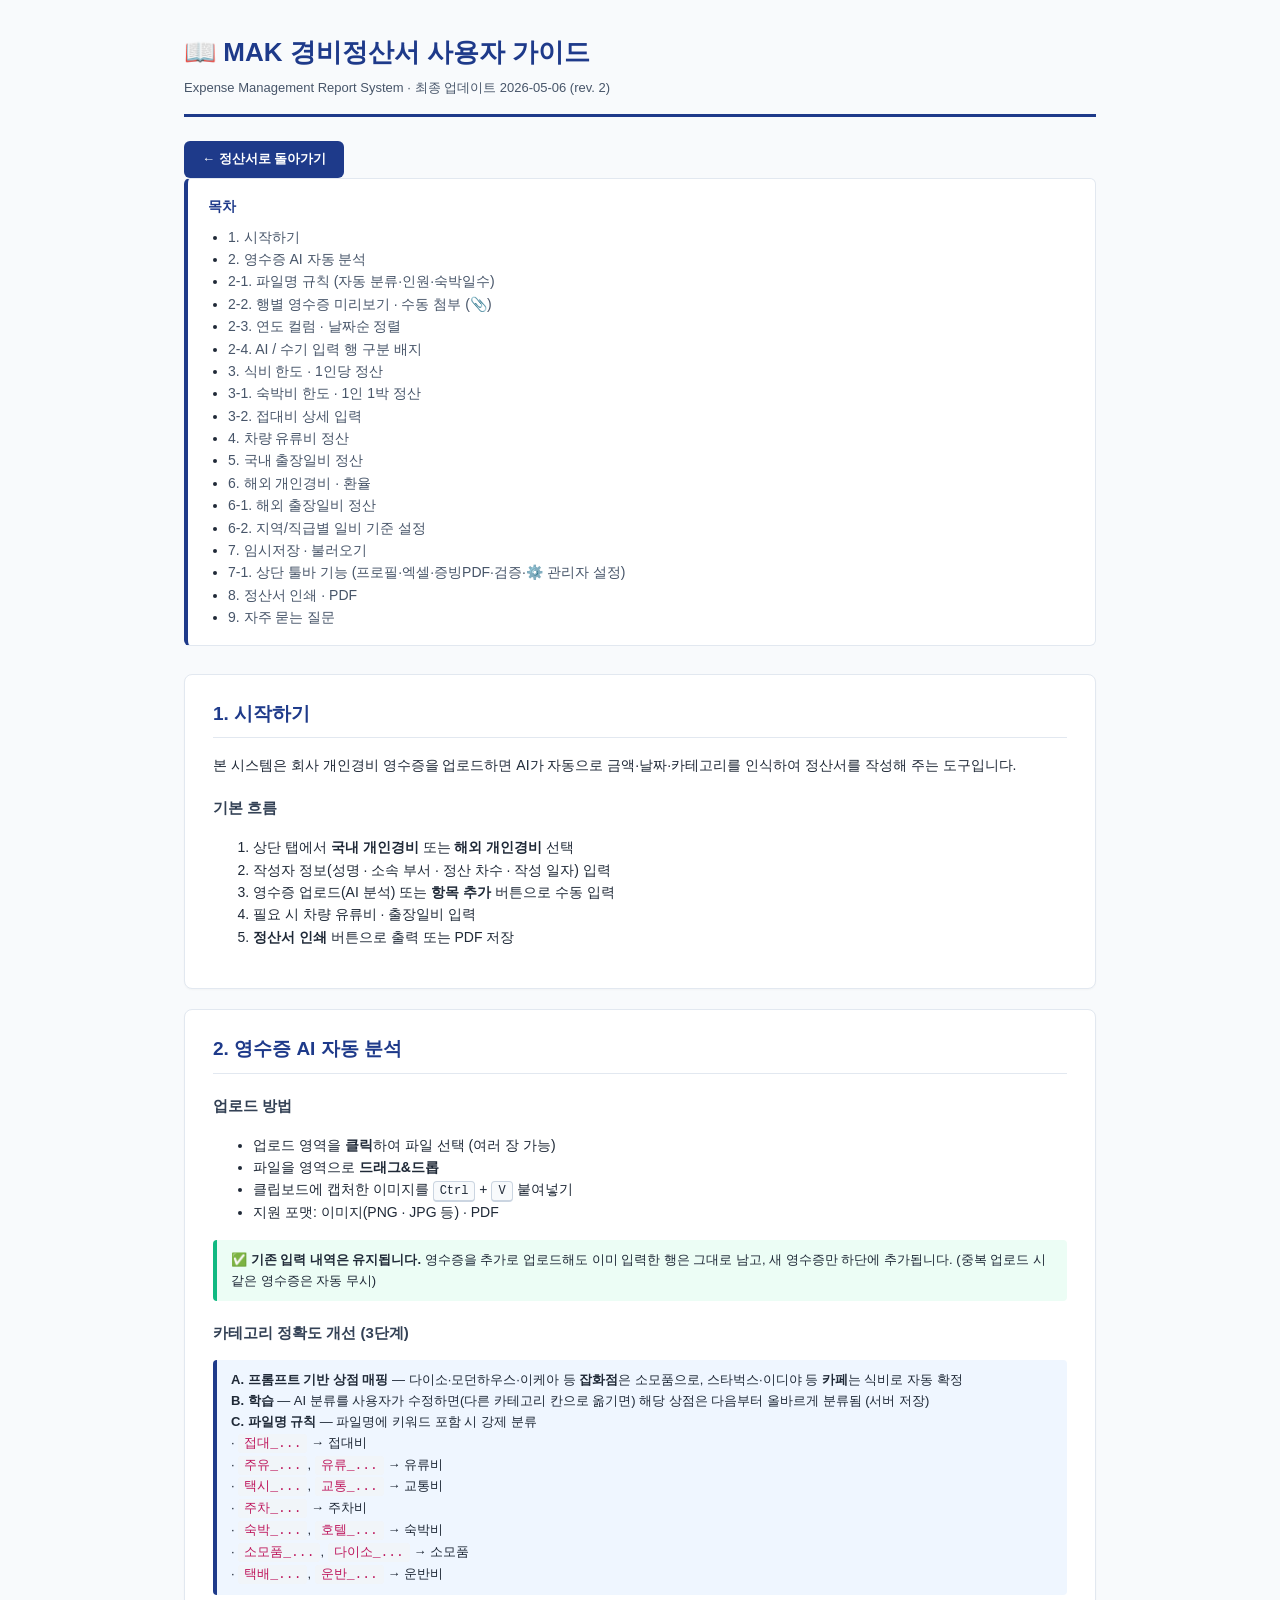
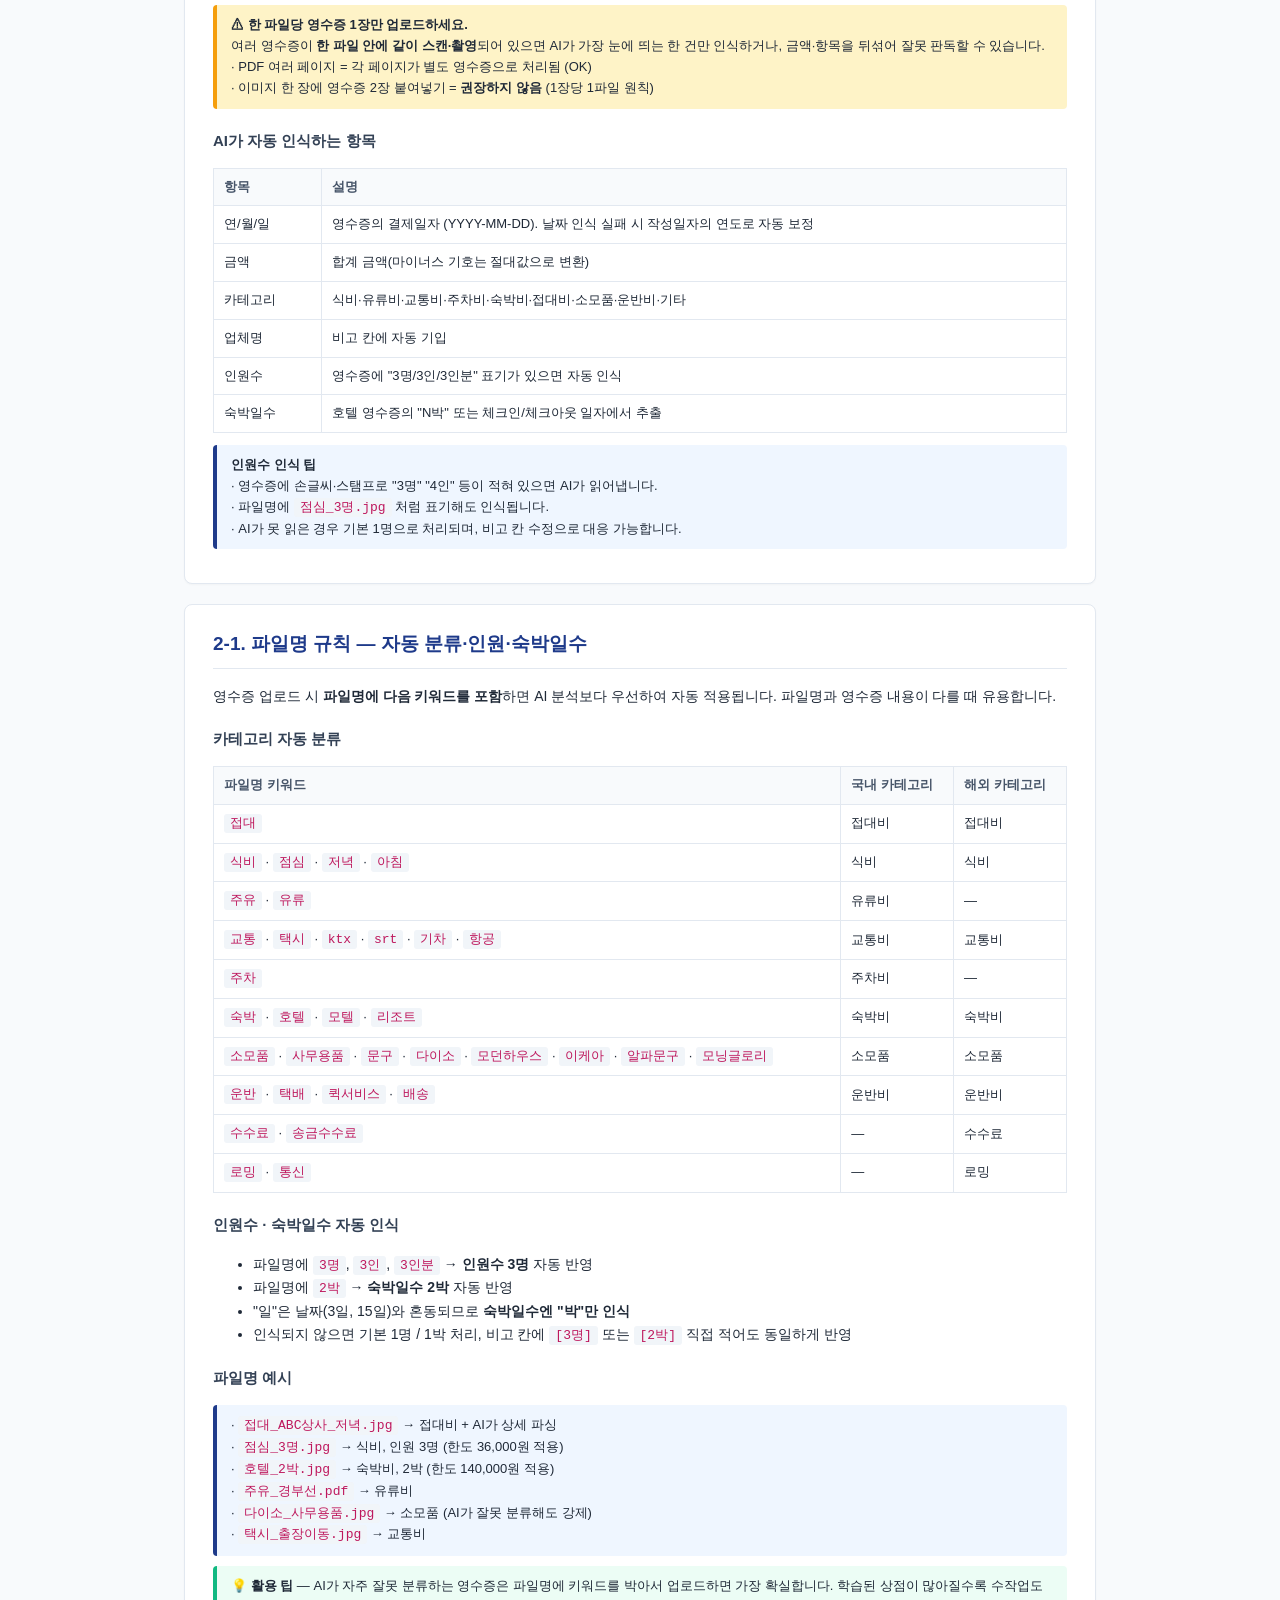
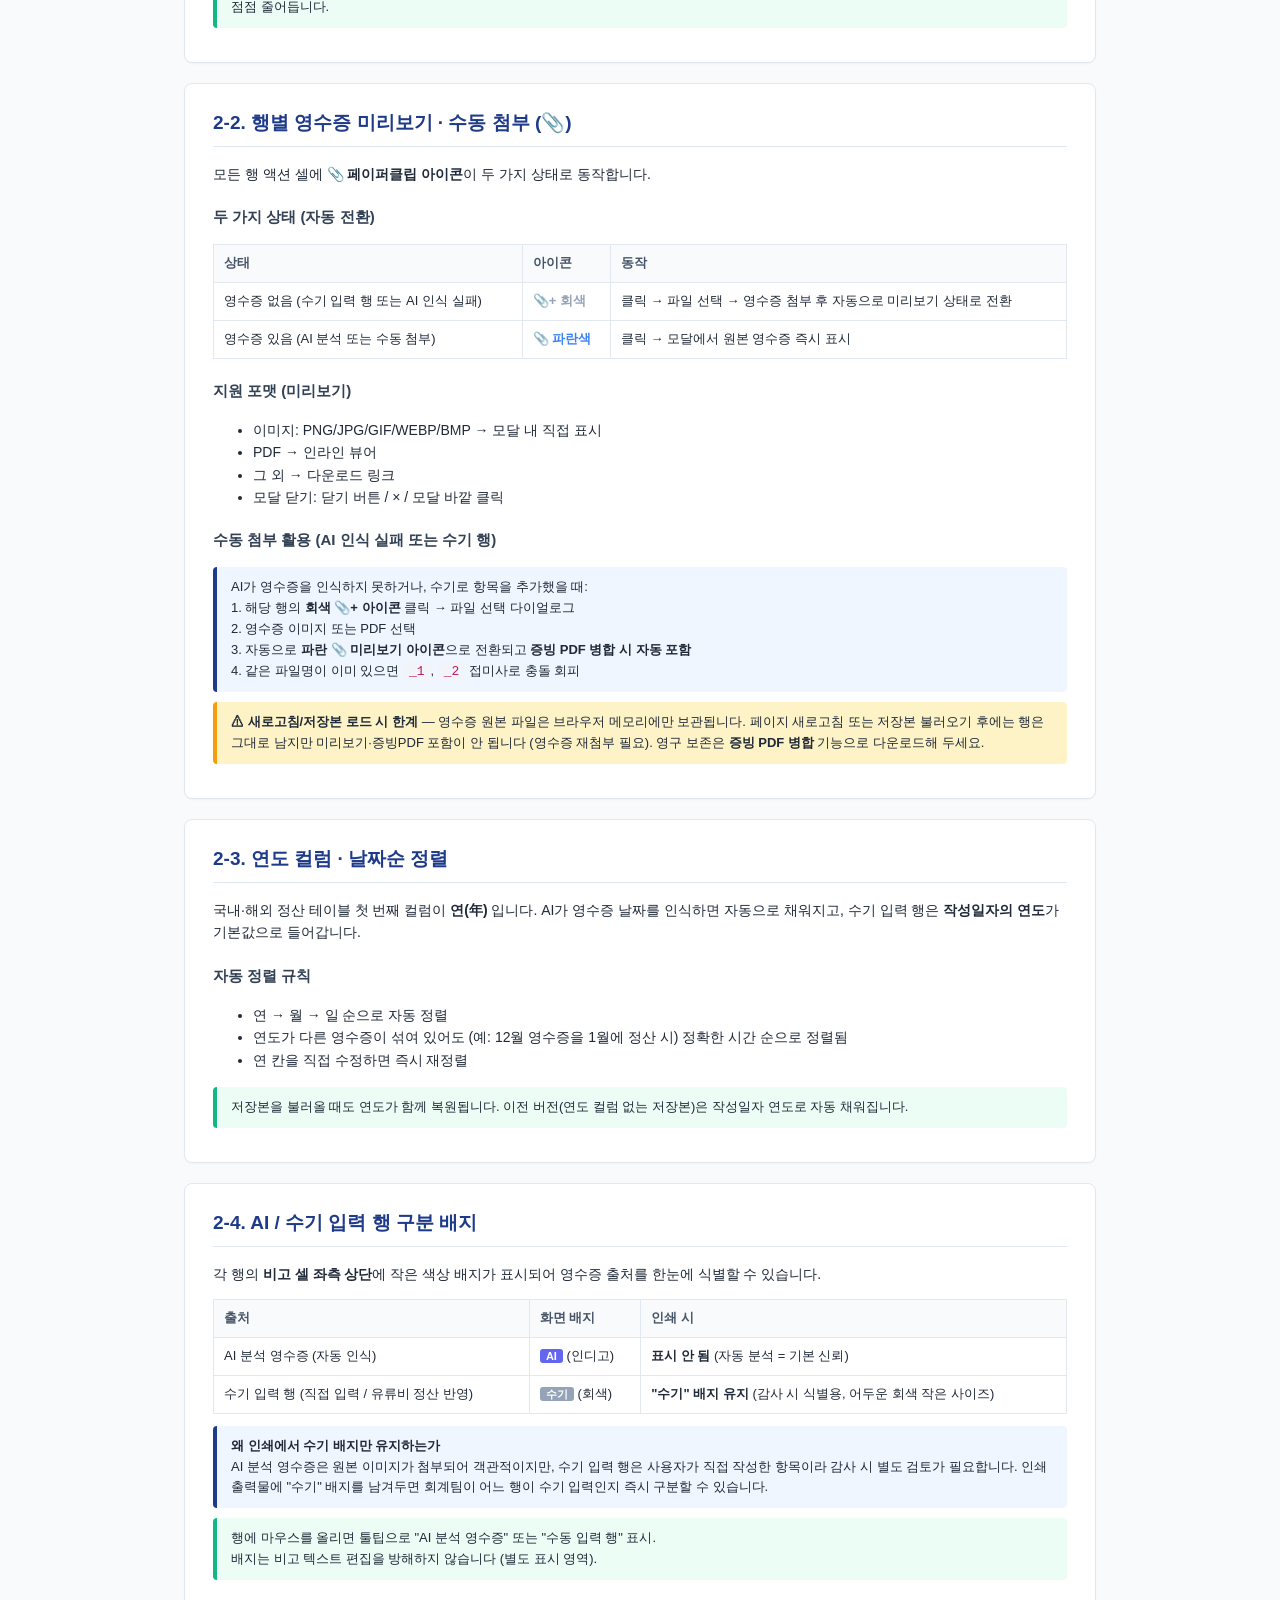
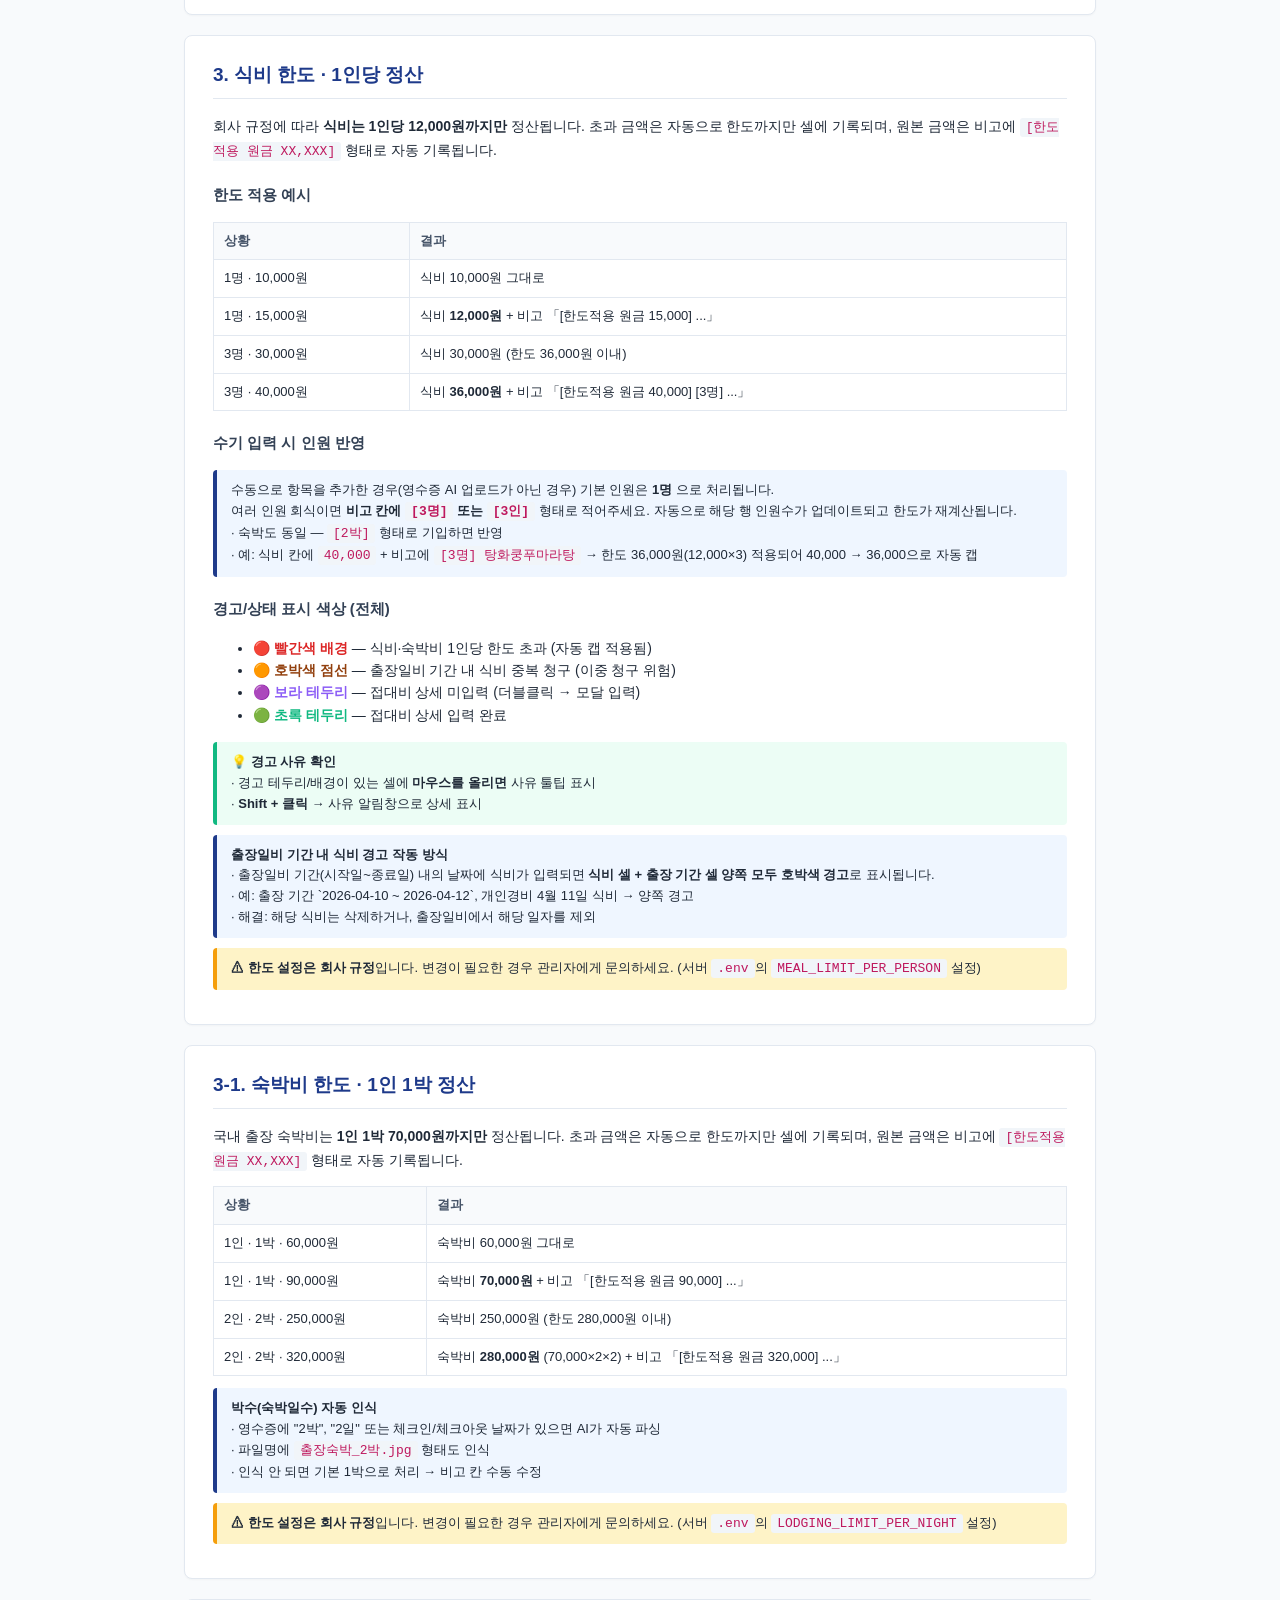
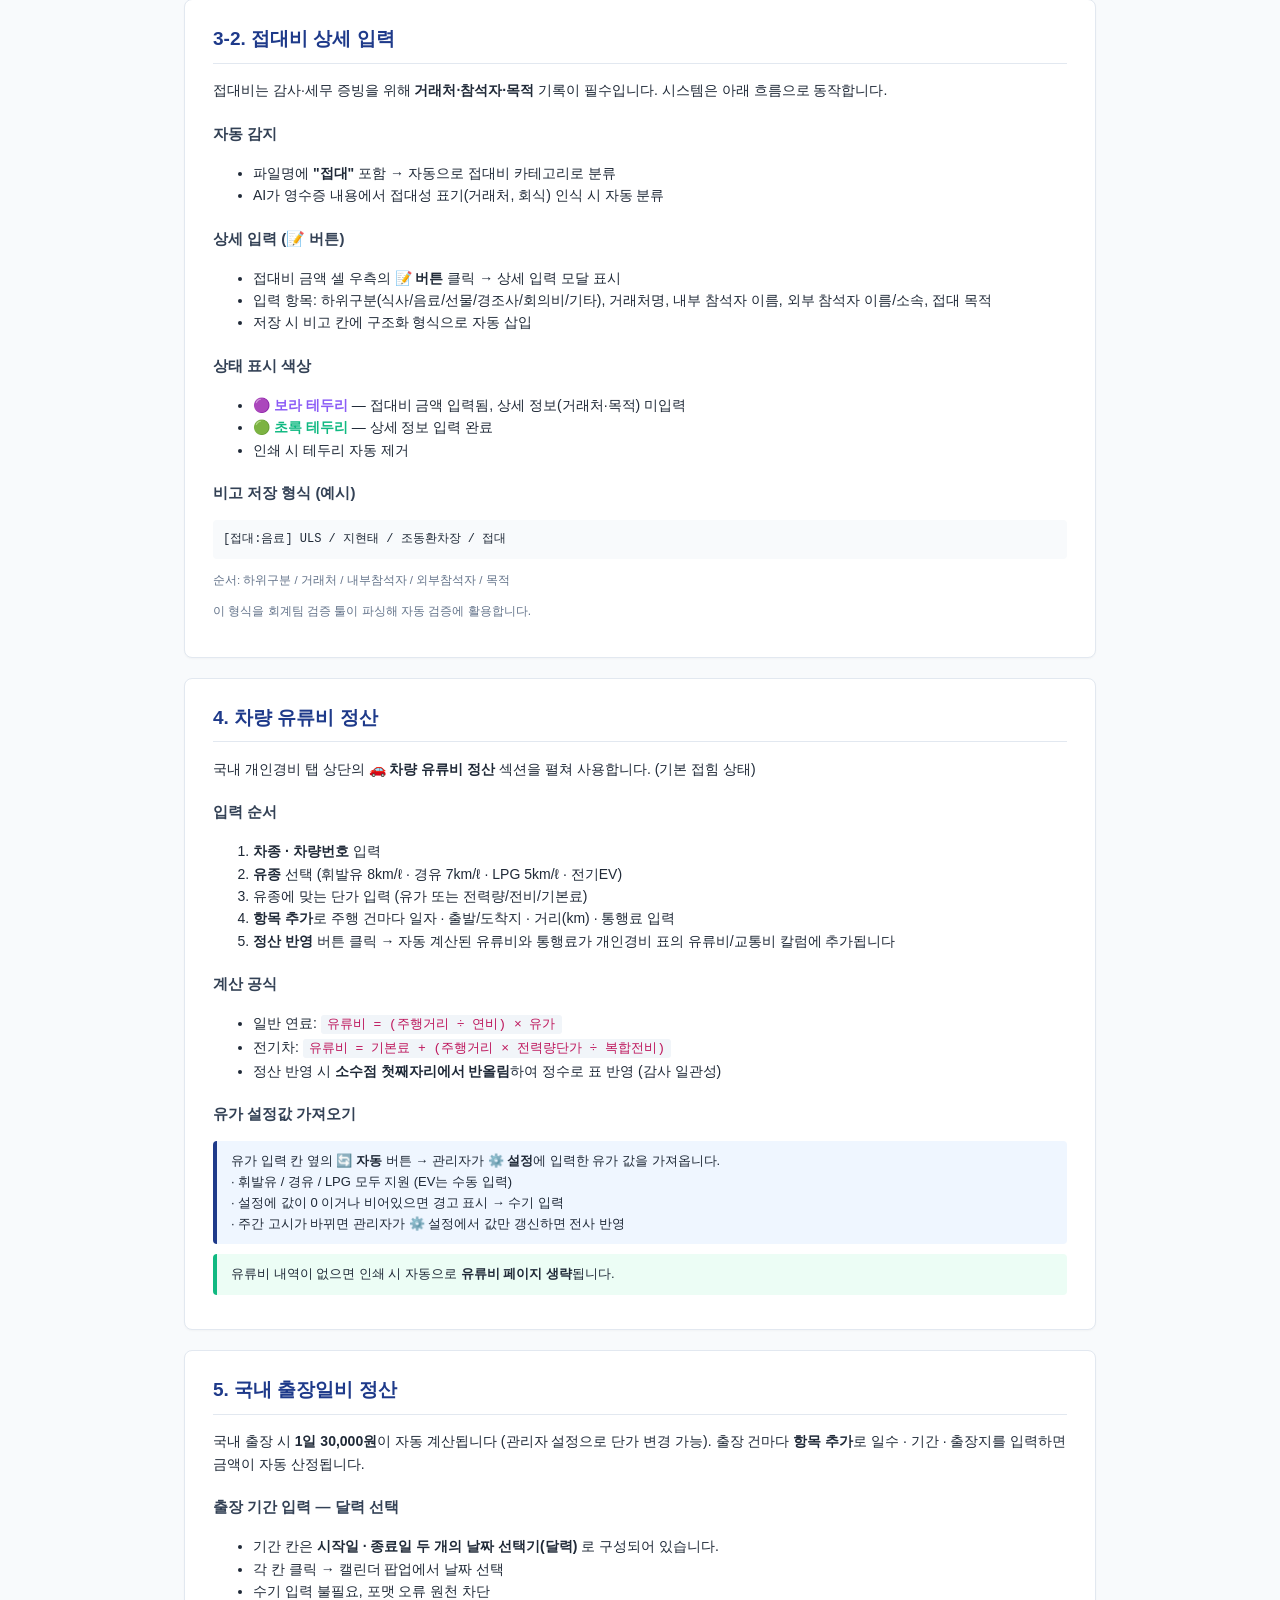
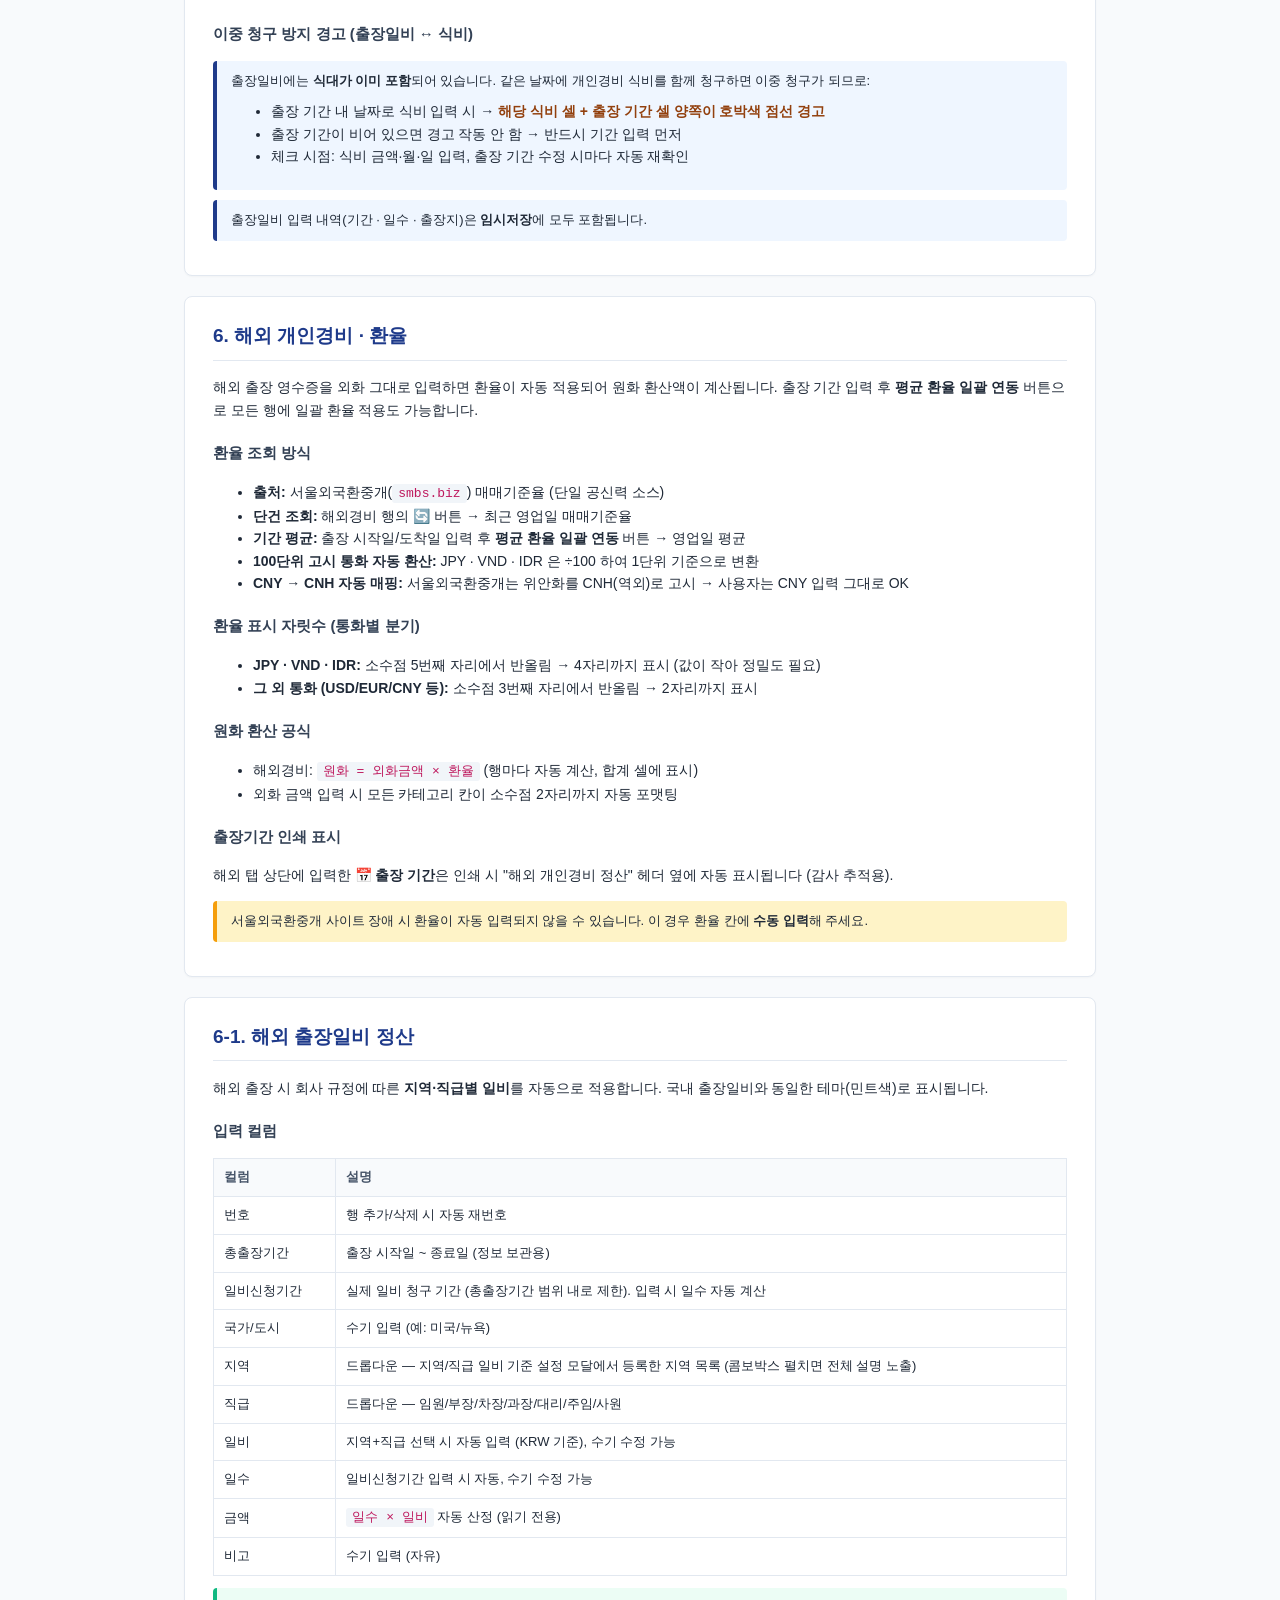
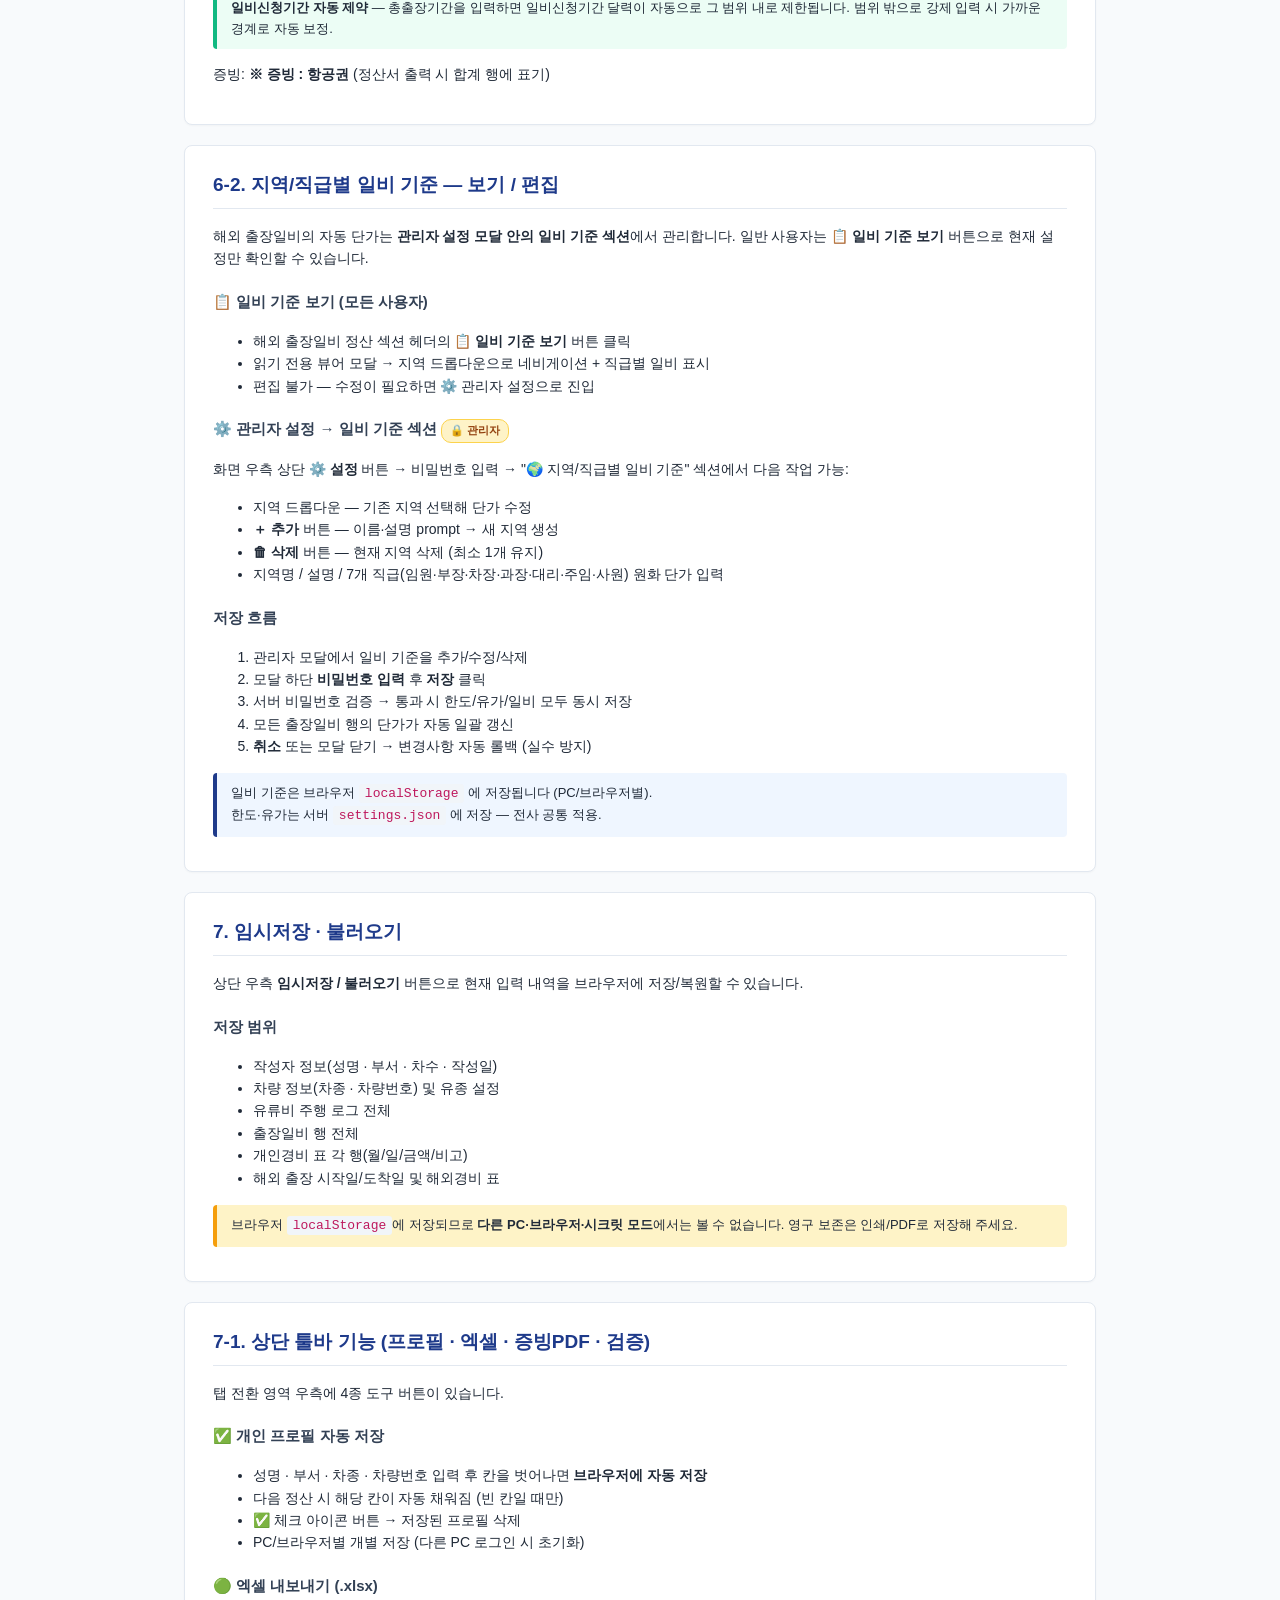
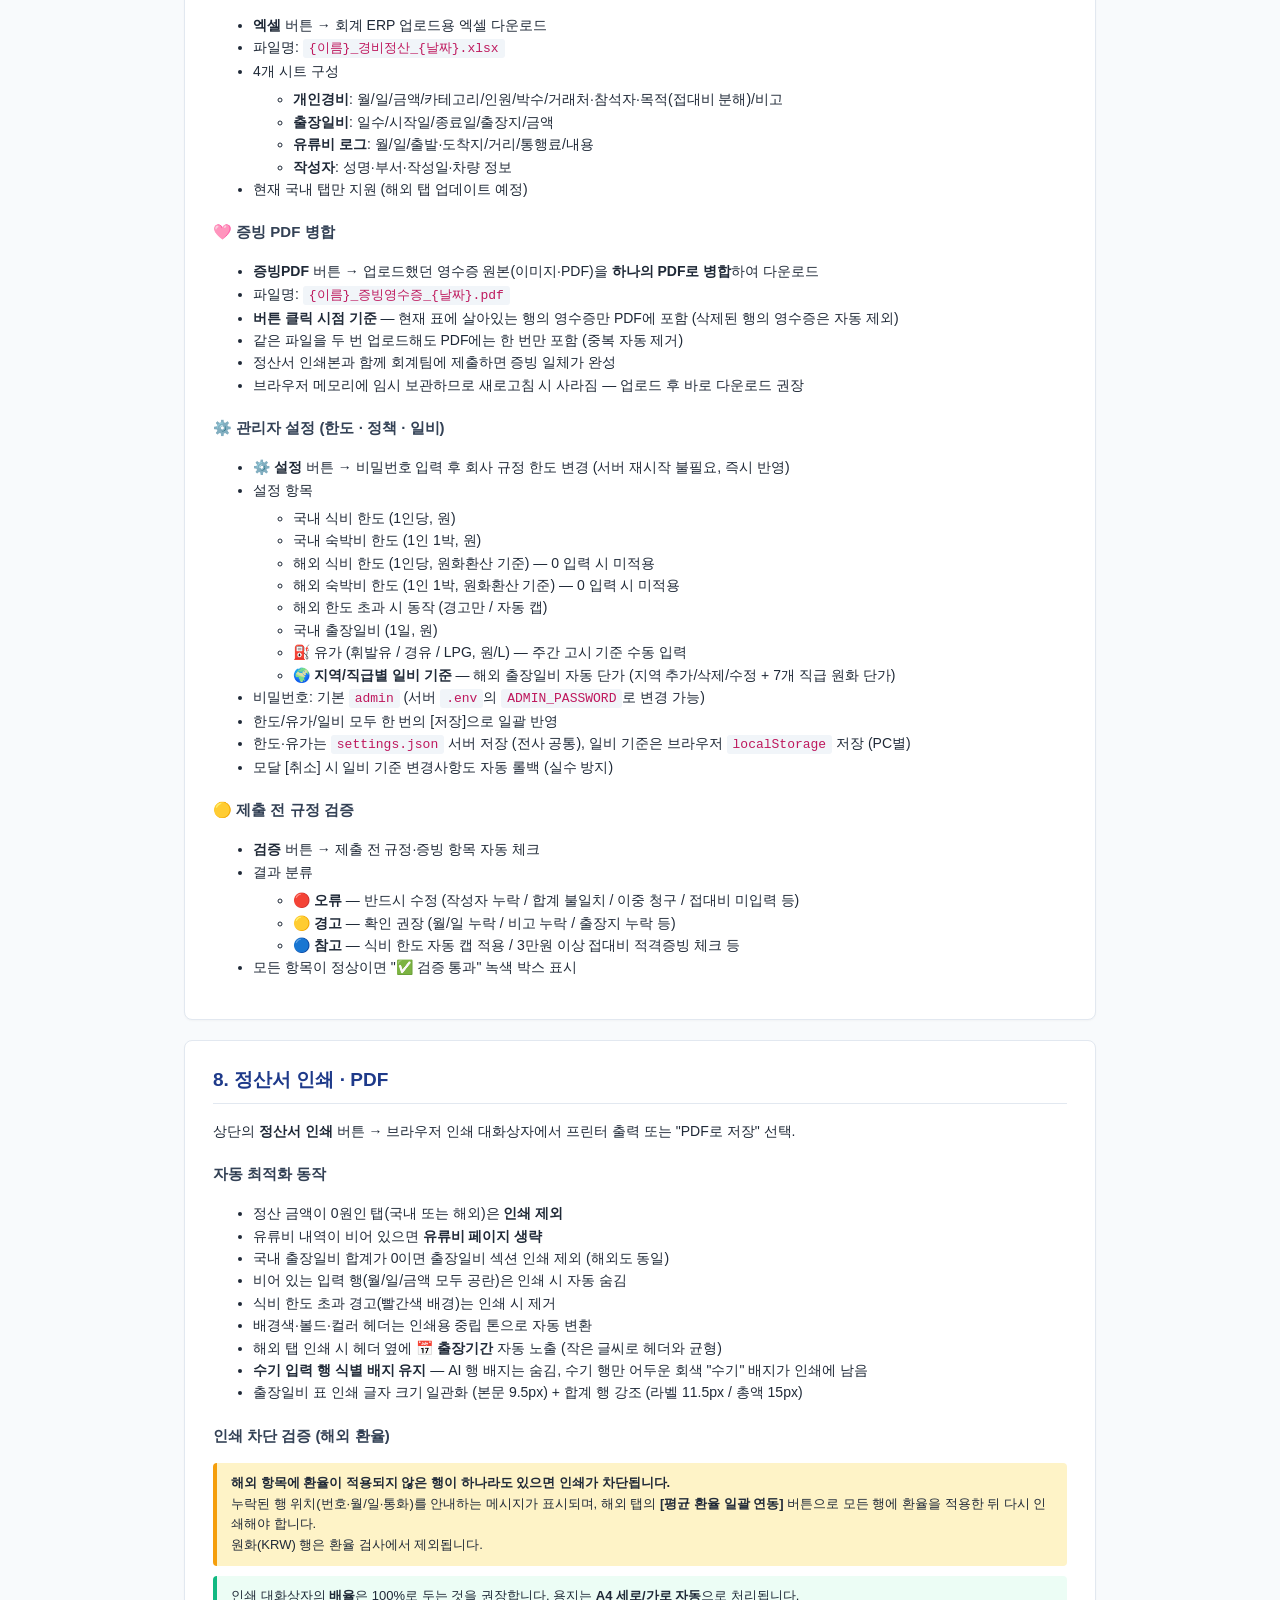
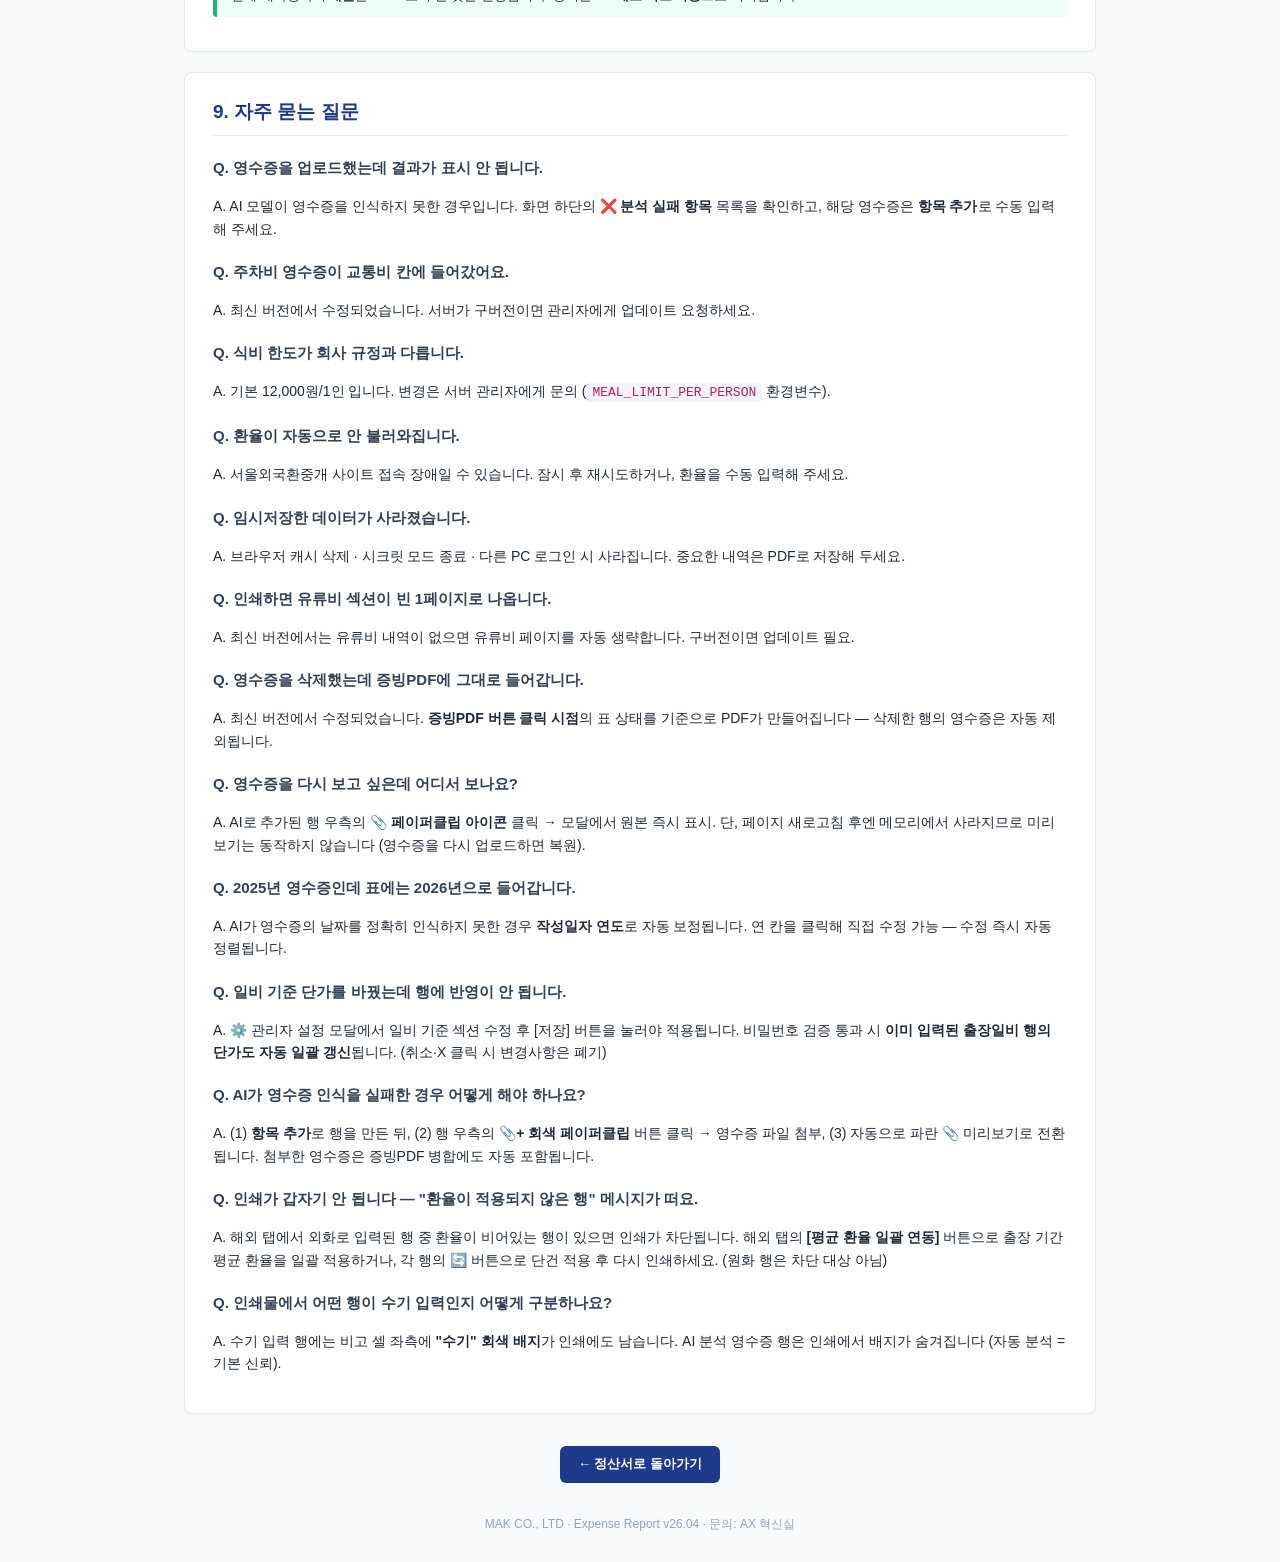
==== commit 958107a6: "docs: 사용자 가이드 — 최근 변경사항 일괄 반영 (rev. 2) 신규 섹션: - 2-4. AI / 수기 입력 행 구분 배지 — 화면/인쇄 동작 차이 표  업데이트: - 2-2" ====
--- a/templates/guide.html
+++ b/templates/guide.html
@@ -40,7 +40,7 @@
 
 <header>
   <h1>📖 MAK 경비정산서 사용자 가이드</h1>
-  <div class="sub">Expense Management Report System · 최종 업데이트 2026-05-06</div>
+  <div class="sub">Expense Management Report System · 최종 업데이트 2026-05-06 (rev. 2)</div>
 </header>
 
 <a href="/" class="back-btn">← 정산서로 돌아가기</a>
@@ -51,8 +51,9 @@
     <li><a href="#start">1. 시작하기</a></li>
     <li><a href="#ai">2. 영수증 AI 자동 분석</a></li>
     <li><a href="#filename">2-1. 파일명 규칙 (자동 분류·인원·숙박일수)</a></li>
-    <li><a href="#receipt-view">2-2. 행별 영수증 미리보기 (📎)</a></li>
+    <li><a href="#receipt-view">2-2. 행별 영수증 미리보기 · 수동 첨부 (📎)</a></li>
     <li><a href="#year">2-3. 연도 컬럼 · 날짜순 정렬</a></li>
+    <li><a href="#source-badge">2-4. AI / 수기 입력 행 구분 배지</a></li>
     <li><a href="#meal">3. 식비 한도 · 1인당 정산</a></li>
     <li><a href="#lodging">3-1. 숙박비 한도 · 1인 1박 정산</a></li>
     <li><a href="#entertainment">3-2. 접대비 상세 입력</a></li>
@@ -178,17 +179,35 @@
 </section>
 
 <section id="receipt-view">
-  <h2>2-2. 행별 영수증 미리보기 (📎)</h2>
-  <p>AI 분석으로 추가된 각 행의 액션 셀에 <b>📎 페이퍼클립 아이콘</b>이 표시됩니다. 클릭하면 해당 영수증 원본을 모달에서 즉시 확인할 수 있어 검증·수정 작업이 빨라집니다.</p>
-
-  <ul>
-    <li>지원 포맷: 이미지(PNG/JPG/GIF/WEBP/BMP) → 모달 내 직접 표시 / PDF → 인라인 뷰어 / 그 외 → 다운로드 링크</li>
-    <li>📎 아이콘은 영수증을 통해 추가된 행에만 표시 (수기 입력 행은 제외)</li>
-    <li>모달 닫기: 닫기 버튼 / × / 모달 바깥 클릭 / ESC 동등</li>
-  </ul>
+  <h2>2-2. 행별 영수증 미리보기 · 수동 첨부 (📎)</h2>
+  <p>모든 행 액션 셀에 <b>📎 페이퍼클립 아이콘</b>이 두 가지 상태로 동작합니다.</p>
+
+  <h3>두 가지 상태 (자동 전환)</h3>
+  <table>
+    <tr><th>상태</th><th>아이콘</th><th>동작</th></tr>
+    <tr><td>영수증 없음 (수기 입력 행 또는 AI 인식 실패)</td><td><b style="color:#94a3b8;">📎+ 회색</b></td><td>클릭 → 파일 선택 → 영수증 첨부 후 자동으로 미리보기 상태로 전환</td></tr>
+    <tr><td>영수증 있음 (AI 분석 또는 수동 첨부)</td><td><b style="color:#3b82f6;">📎 파란색</b></td><td>클릭 → 모달에서 원본 영수증 즉시 표시</td></tr>
+  </table>
+
+  <h3>지원 포맷 (미리보기)</h3>
+  <ul>
+    <li>이미지: PNG/JPG/GIF/WEBP/BMP → 모달 내 직접 표시</li>
+    <li>PDF → 인라인 뷰어</li>
+    <li>그 외 → 다운로드 링크</li>
+    <li>모달 닫기: 닫기 버튼 / × / 모달 바깥 클릭</li>
+  </ul>
+
+  <h3>수동 첨부 활용 (AI 인식 실패 또는 수기 행)</h3>
+  <div class="note">
+    AI가 영수증을 인식하지 못하거나, 수기로 항목을 추가했을 때:<br>
+    1. 해당 행의 <b>회색 📎+ 아이콘</b> 클릭 → 파일 선택 다이얼로그<br>
+    2. 영수증 이미지 또는 PDF 선택<br>
+    3. 자동으로 <b>파란 📎 미리보기 아이콘</b>으로 전환되고 <b>증빙 PDF 병합 시 자동 포함</b><br>
+    4. 같은 파일명이 이미 있으면 <code>_1</code>, <code>_2</code> 접미사로 충돌 회피
+  </div>
 
   <div class="warn">
-    <b>⚠ 새로고침/저장본 로드 시 한계</b> — 영수증 원본 파일은 브라우저 메모리에만 보관됩니다. 페이지 새로고침 또는 저장본 불러오기 후에는 행은 그대로 남지만 미리보기는 동작하지 않습니다 (안내 문구 표시). 영구 보존은 <b>증빙 PDF 병합</b> 기능으로 다운로드해 두세요.
+    <b>⚠ 새로고침/저장본 로드 시 한계</b> — 영수증 원본 파일은 브라우저 메모리에만 보관됩니다. 페이지 새로고침 또는 저장본 불러오기 후에는 행은 그대로 남지만 미리보기·증빙PDF 포함이 안 됩니다 (영수증 재첨부 필요). 영구 보존은 <b>증빙 PDF 병합</b> 기능으로 다운로드해 두세요.
   </div>
 </section>
 
@@ -205,6 +224,35 @@
 
   <div class="tip">
     저장본을 불러올 때도 연도가 함께 복원됩니다. 이전 버전(연도 컬럼 없는 저장본)은 작성일자 연도로 자동 채워집니다.
+  </div>
+</section>
+
+<section id="source-badge">
+  <h2>2-4. AI / 수기 입력 행 구분 배지</h2>
+  <p>각 행의 <b>비고 셀 좌측 상단</b>에 작은 색상 배지가 표시되어 영수증 출처를 한눈에 식별할 수 있습니다.</p>
+
+  <table>
+    <tr><th>출처</th><th>화면 배지</th><th>인쇄 시</th></tr>
+    <tr>
+      <td>AI 분석 영수증 (자동 인식)</td>
+      <td><span style="background:#6366f1;color:white;padding:1px 6px;border-radius:3px;font-size:11px;font-weight:bold;">AI</span> (인디고)</td>
+      <td><b>표시 안 됨</b> (자동 분석 = 기본 신뢰)</td>
+    </tr>
+    <tr>
+      <td>수기 입력 행 (직접 입력 / 유류비 정산 반영)</td>
+      <td><span style="background:#94a3b8;color:white;padding:1px 6px;border-radius:3px;font-size:11px;font-weight:bold;">수기</span> (회색)</td>
+      <td><b>"수기" 배지 유지</b> (감사 시 식별용, 어두운 회색 작은 사이즈)</td>
+    </tr>
+  </table>
+
+  <div class="note">
+    <b>왜 인쇄에서 수기 배지만 유지하는가</b><br>
+    AI 분석 영수증은 원본 이미지가 첨부되어 객관적이지만, 수기 입력 행은 사용자가 직접 작성한 항목이라 감사 시 별도 검토가 필요합니다. 인쇄 출력물에 "수기" 배지를 남겨두면 회계팀이 어느 행이 수기 입력인지 즉시 구분할 수 있습니다.
+  </div>
+
+  <div class="tip">
+    행에 마우스를 올리면 툴팁으로 "AI 분석 영수증" 또는 "수동 입력 행" 표시.<br>
+    배지는 비고 텍스트 편집을 방해하지 않습니다 (별도 표시 영역).
   </div>
 </section>
 
@@ -426,38 +474,37 @@
 </section>
 
 <section id="per-diem">
-  <h2>6-2. 지역/직급별 일비 기준 설정 <span class="badge">🔒 관리자</span></h2>
-  <p>해외 출장일비의 자동 단가는 <b>⚙️ 일비 기준 설정</b> 모달에서 관리합니다. 해외 출장일비 정산 섹션 헤더의 ⚙️ 버튼 클릭으로 진입.</p>
-
-  <h3>모달 구성</h3>
-  <ul>
-    <li>상단: 지역 드롭다운 + 지역명 / 설명 입력</li>
-    <li>중단: 직급별 원화(KRW) 기준액 (임원~사원 7개 직급)</li>
-    <li>하단: 관리자 비밀번호 + 저장하기 / 취소</li>
-  </ul>
-
-  <h3>액션 버튼 (보기/편집 모드 분리)</h3>
-  <ul>
-    <li><b>✏️ 수정</b> — 보기 모드 → 편집 모드 전환. 입력 활성화</li>
-    <li><b>＋ 추가</b> — 새 지역 입력(이름/설명) 받아 즉시 편집 모드 진입</li>
-    <li><b>🗑 삭제</b> — 현재 지역 삭제 (최소 1개는 유지)</li>
-    <li>편집 모드: <b>✓ 적용</b> (메모리 반영, 보기 모드 복귀) / <b>편집 취소</b> (변경사항 폐기)</li>
-  </ul>
-
-  <h3>저장 절차</h3>
+  <h2>6-2. 지역/직급별 일비 기준 — 보기 / 편집</h2>
+  <p>해외 출장일비의 자동 단가는 <b>관리자 설정 모달 안의 일비 기준 섹션</b>에서 관리합니다. 일반 사용자는 <b>📋 일비 기준 보기</b> 버튼으로 현재 설정만 확인할 수 있습니다.</p>
+
+  <h3>📋 일비 기준 보기 (모든 사용자)</h3>
+  <ul>
+    <li>해외 출장일비 정산 섹션 헤더의 <b>📋 일비 기준 보기</b> 버튼 클릭</li>
+    <li>읽기 전용 뷰어 모달 → 지역 드롭다운으로 네비게이션 + 직급별 일비 표시</li>
+    <li>편집 불가 — 수정이 필요하면 ⚙️ 관리자 설정으로 진입</li>
+  </ul>
+
+  <h3>⚙️ 관리자 설정 → 일비 기준 섹션 <span class="badge">🔒 관리자</span></h3>
+  <p>화면 우측 상단 <b>⚙️ 설정</b> 버튼 → 비밀번호 입력 → "🌍 지역/직급별 일비 기준" 섹션에서 다음 작업 가능:</p>
+  <ul>
+    <li>지역 드롭다운 — 기존 지역 선택해 단가 수정</li>
+    <li><b>＋ 추가</b> 버튼 — 이름·설명 prompt → 새 지역 생성</li>
+    <li><b>🗑 삭제</b> 버튼 — 현재 지역 삭제 (최소 1개 유지)</li>
+    <li>지역명 / 설명 / 7개 직급(임원·부장·차장·과장·대리·주임·사원) 원화 단가 입력</li>
+  </ul>
+
+  <h3>저장 흐름</h3>
   <ol>
-    <li>지역 추가/수정/삭제 후 [저장하기] 클릭</li>
-    <li>관리자 비밀번호 입력 → 서버 검증</li>
-    <li>검증 통과 시 → localStorage 저장 → 모든 출장일비 행의 단가 자동 동기화</li>
-    <li>검증 실패 시 → 에러 메시지, 변경사항 미반영</li>
+    <li>관리자 모달에서 일비 기준을 추가/수정/삭제</li>
+    <li>모달 하단 <b>비밀번호 입력</b> 후 <b>저장</b> 클릭</li>
+    <li>서버 비밀번호 검증 → 통과 시 한도/유가/일비 모두 동시 저장</li>
+    <li>모든 출장일비 행의 단가가 자동 일괄 갱신</li>
+    <li><b>취소</b> 또는 모달 닫기 → 변경사항 자동 롤백 (실수 방지)</li>
   </ol>
 
   <div class="note">
-    <b>비밀번호는 ⚙️ 관리자 설정과 동일</b> — <code>.env</code> 의 <code>ADMIN_PASSWORD</code> (기본값 <code>admin</code>)
-  </div>
-
-  <div class="tip">
-    [취소] 또는 모달 외부 클릭 시 모달 진입 시점의 상태로 자동 롤백되어 실수 방지.
+    일비 기준은 브라우저 <code>localStorage</code> 에 저장됩니다 (PC/브라우저별).<br>
+    한도·유가는 서버 <code>settings.json</code> 에 저장 — 전사 공통 적용.
   </div>
 </section>
 
@@ -517,7 +564,7 @@
     <li>브라우저 메모리에 임시 보관하므로 새로고침 시 사라짐 — 업로드 후 바로 다운로드 권장</li>
   </ul>
 
-  <h3>⚙️ 관리자 설정 (한도 · 정책)</h3>
+  <h3>⚙️ 관리자 설정 (한도 · 정책 · 일비)</h3>
   <ul>
     <li><b>⚙️ 설정</b> 버튼 → 비밀번호 입력 후 회사 규정 한도 변경 (서버 재시작 불필요, 즉시 반영)</li>
     <li>설정 항목
@@ -529,10 +576,13 @@
         <li>해외 한도 초과 시 동작 (경고만 / 자동 캡)</li>
         <li>국내 출장일비 (1일, 원)</li>
         <li>⛽ 유가 (휘발유 / 경유 / LPG, 원/L) — 주간 고시 기준 수동 입력</li>
+        <li>🌍 <b>지역/직급별 일비 기준</b> — 해외 출장일비 자동 단가 (지역 추가/삭제/수정 + 7개 직급 원화 단가)</li>
       </ul>
     </li>
     <li>비밀번호: 기본 <code>admin</code> (서버 <code>.env</code>의 <code>ADMIN_PASSWORD</code>로 변경 가능)</li>
-    <li>설정값은 <code>settings.json</code>에 저장 — 개인 브라우저가 아닌 <b>전체 사용자 공통 적용</b></li>
+    <li>한도/유가/일비 모두 한 번의 [저장]으로 일괄 반영</li>
+    <li>한도·유가는 <code>settings.json</code> 서버 저장 (전사 공통), 일비 기준은 브라우저 <code>localStorage</code> 저장 (PC별)</li>
+    <li>모달 [취소] 시 일비 기준 변경사항도 자동 롤백 (실수 방지)</li>
   </ul>
 
   <h3>🟡 제출 전 규정 검증</h3>
@@ -561,8 +611,17 @@
     <li>비어 있는 입력 행(월/일/금액 모두 공란)은 인쇄 시 자동 숨김</li>
     <li>식비 한도 초과 경고(빨간색 배경)는 인쇄 시 제거</li>
     <li>배경색·볼드·컬러 헤더는 인쇄용 중립 톤으로 자동 변환</li>
-    <li>해외 탭 인쇄 시 헤더 옆에 <b>📅 출장기간</b> 자동 노출</li>
-  </ul>
+    <li>해외 탭 인쇄 시 헤더 옆에 <b>📅 출장기간</b> 자동 노출 (작은 글씨로 헤더와 균형)</li>
+    <li><b>수기 입력 행 식별 배지 유지</b> — AI 행 배지는 숨김, 수기 행만 어두운 회색 "수기" 배지가 인쇄에 남음</li>
+    <li>출장일비 표 인쇄 글자 크기 일관화 (본문 9.5px) + 합계 행 강조 (라벨 11.5px / 총액 15px)</li>
+  </ul>
+
+  <h3>인쇄 차단 검증 (해외 환율)</h3>
+  <div class="warn">
+    <b>해외 항목에 환율이 적용되지 않은 행이 하나라도 있으면 인쇄가 차단됩니다.</b><br>
+    누락된 행 위치(번호·월/일·통화)를 안내하는 메시지가 표시되며, 해외 탭의 <b>[평균 환율 일괄 연동]</b> 버튼으로 모든 행에 환율을 적용한 뒤 다시 인쇄해야 합니다.<br>
+    원화(KRW) 행은 환율 검사에서 제외됩니다.
+  </div>
 
   <div class="tip">
     인쇄 대화상자의 <b>배율</b>은 100%로 두는 것을 권장합니다. 용지는 <b>A4 세로/가로 자동</b>으로 처리됩니다.
@@ -600,7 +659,16 @@
   <p>A. AI가 영수증의 날짜를 정확히 인식하지 못한 경우 <b>작성일자 연도</b>로 자동 보정됩니다. 연 칸을 클릭해 직접 수정 가능 — 수정 즉시 자동 정렬됩니다.</p>
 
   <h3>Q. 일비 기준 단가를 바꿨는데 행에 반영이 안 됩니다.</h3>
-  <p>A. 모달 [저장하기] 버튼을 눌러야 적용됩니다. 비밀번호 검증 통과 시 <b>이미 입력된 행의 단가도 자동 일괄 갱신</b>됩니다. (취소·X 클릭 시 변경사항은 폐기)</p>
+  <p>A. ⚙️ 관리자 설정 모달에서 일비 기준 섹션 수정 후 [저장] 버튼을 눌러야 적용됩니다. 비밀번호 검증 통과 시 <b>이미 입력된 출장일비 행의 단가도 자동 일괄 갱신</b>됩니다. (취소·X 클릭 시 변경사항은 폐기)</p>
+
+  <h3>Q. AI가 영수증 인식을 실패한 경우 어떻게 해야 하나요?</h3>
+  <p>A. (1) <b>항목 추가</b>로 행을 만든 뒤, (2) 행 우측의 <b>📎+ 회색 페이퍼클립</b> 버튼 클릭 → 영수증 파일 첨부, (3) 자동으로 파란 📎 미리보기로 전환됩니다. 첨부한 영수증은 증빙PDF 병합에도 자동 포함됩니다.</p>
+
+  <h3>Q. 인쇄가 갑자기 안 됩니다 — "환율이 적용되지 않은 행" 메시지가 떠요.</h3>
+  <p>A. 해외 탭에서 외화로 입력된 행 중 환율이 비어있는 행이 있으면 인쇄가 차단됩니다. 해외 탭의 <b>[평균 환율 일괄 연동]</b> 버튼으로 출장 기간 평균 환율을 일괄 적용하거나, 각 행의 🔄 버튼으로 단건 적용 후 다시 인쇄하세요. (원화 행은 차단 대상 아님)</p>
+
+  <h3>Q. 인쇄물에서 어떤 행이 수기 입력인지 어떻게 구분하나요?</h3>
+  <p>A. 수기 입력 행에는 비고 셀 좌측에 <b>"수기" 회색 배지</b>가 인쇄에도 남습니다. AI 분석 영수증 행은 인쇄에서 배지가 숨겨집니다 (자동 분석 = 기본 신뢰).</p>
 </section>
 
 <div style="text-align:center; margin: 32px 0;">
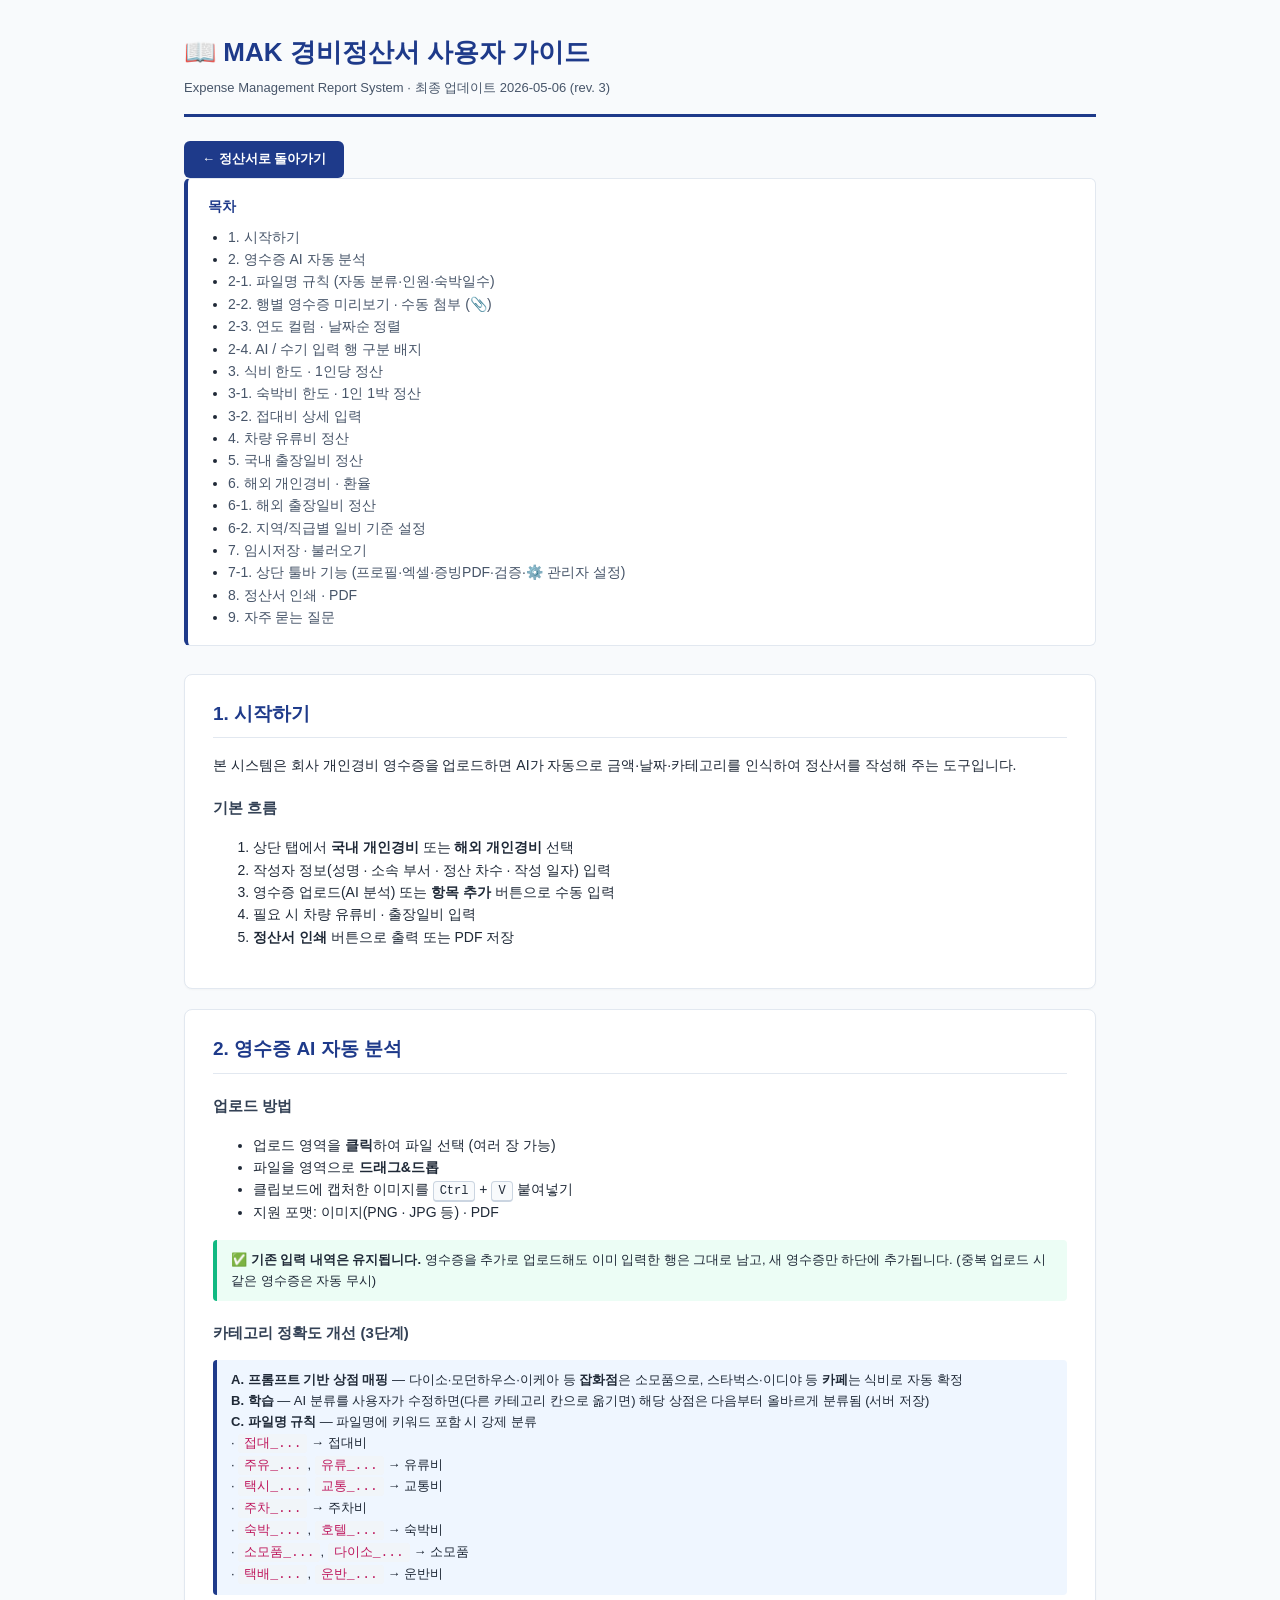
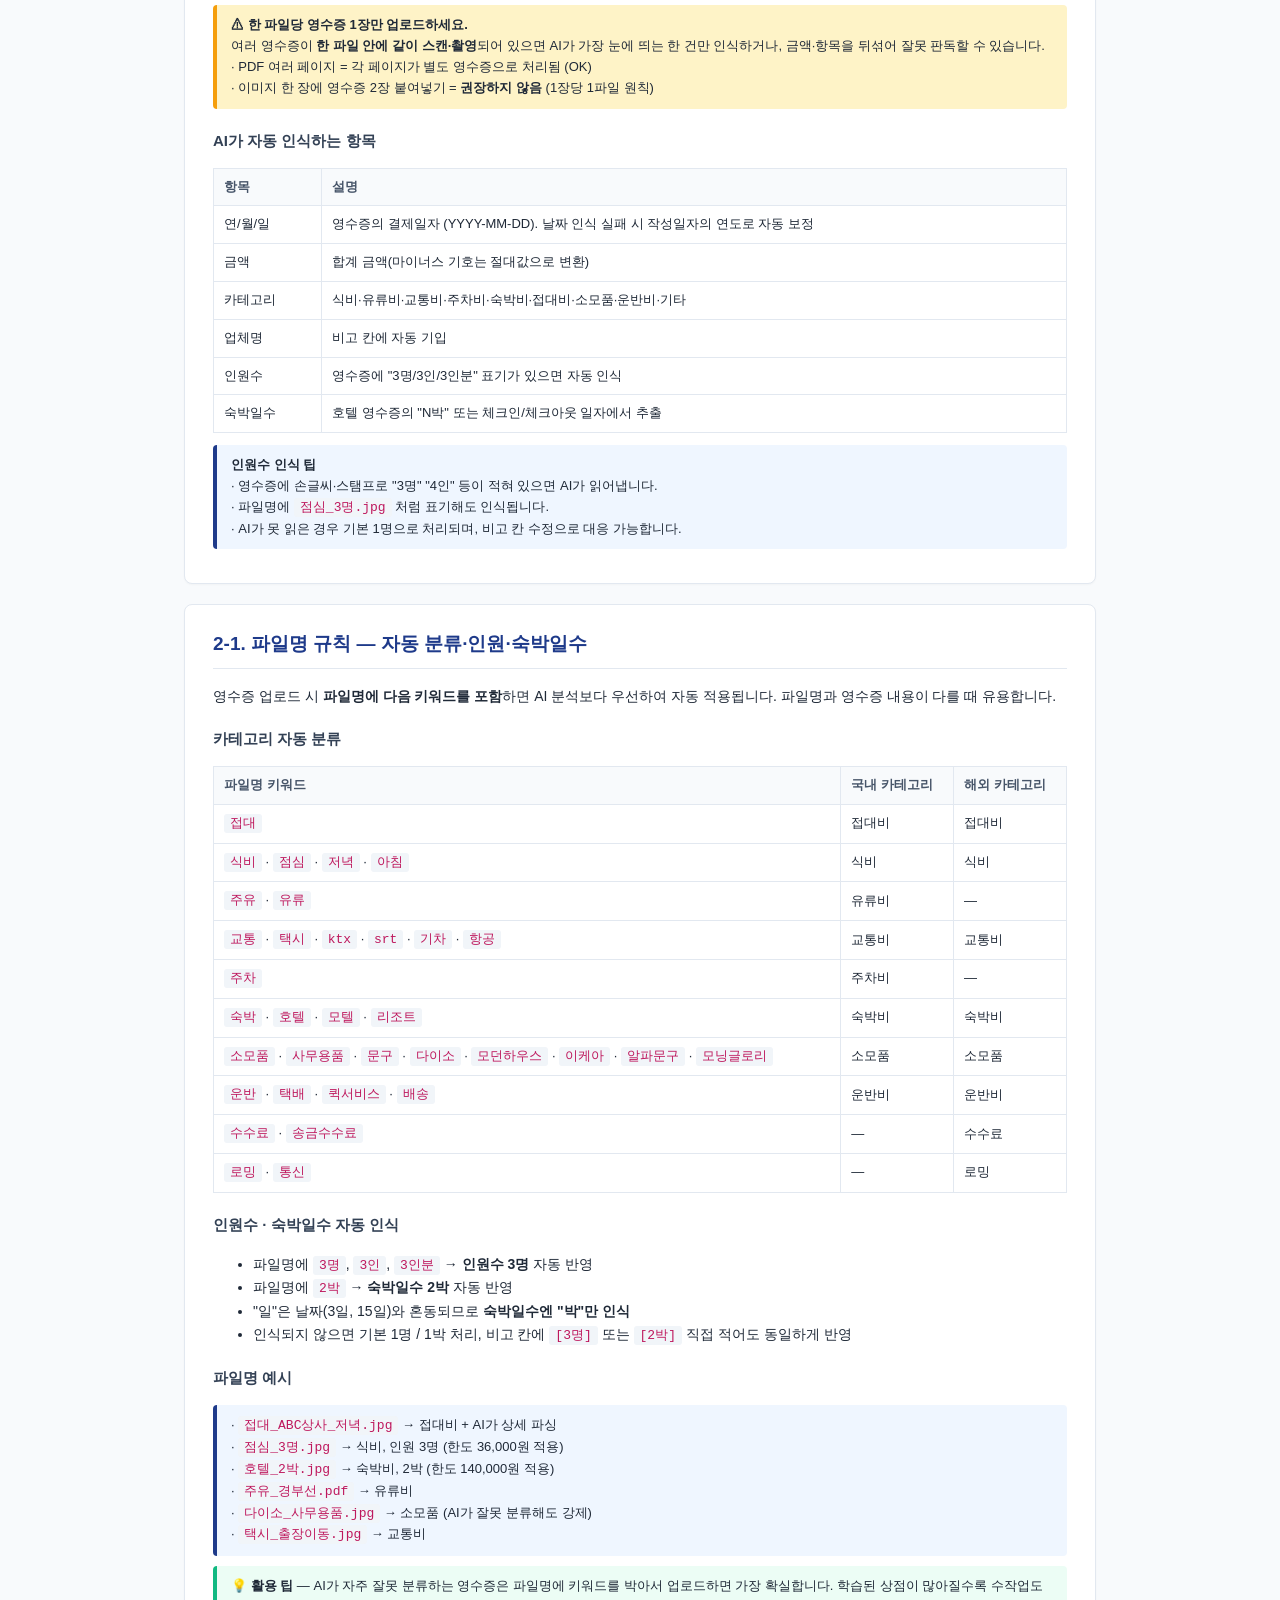
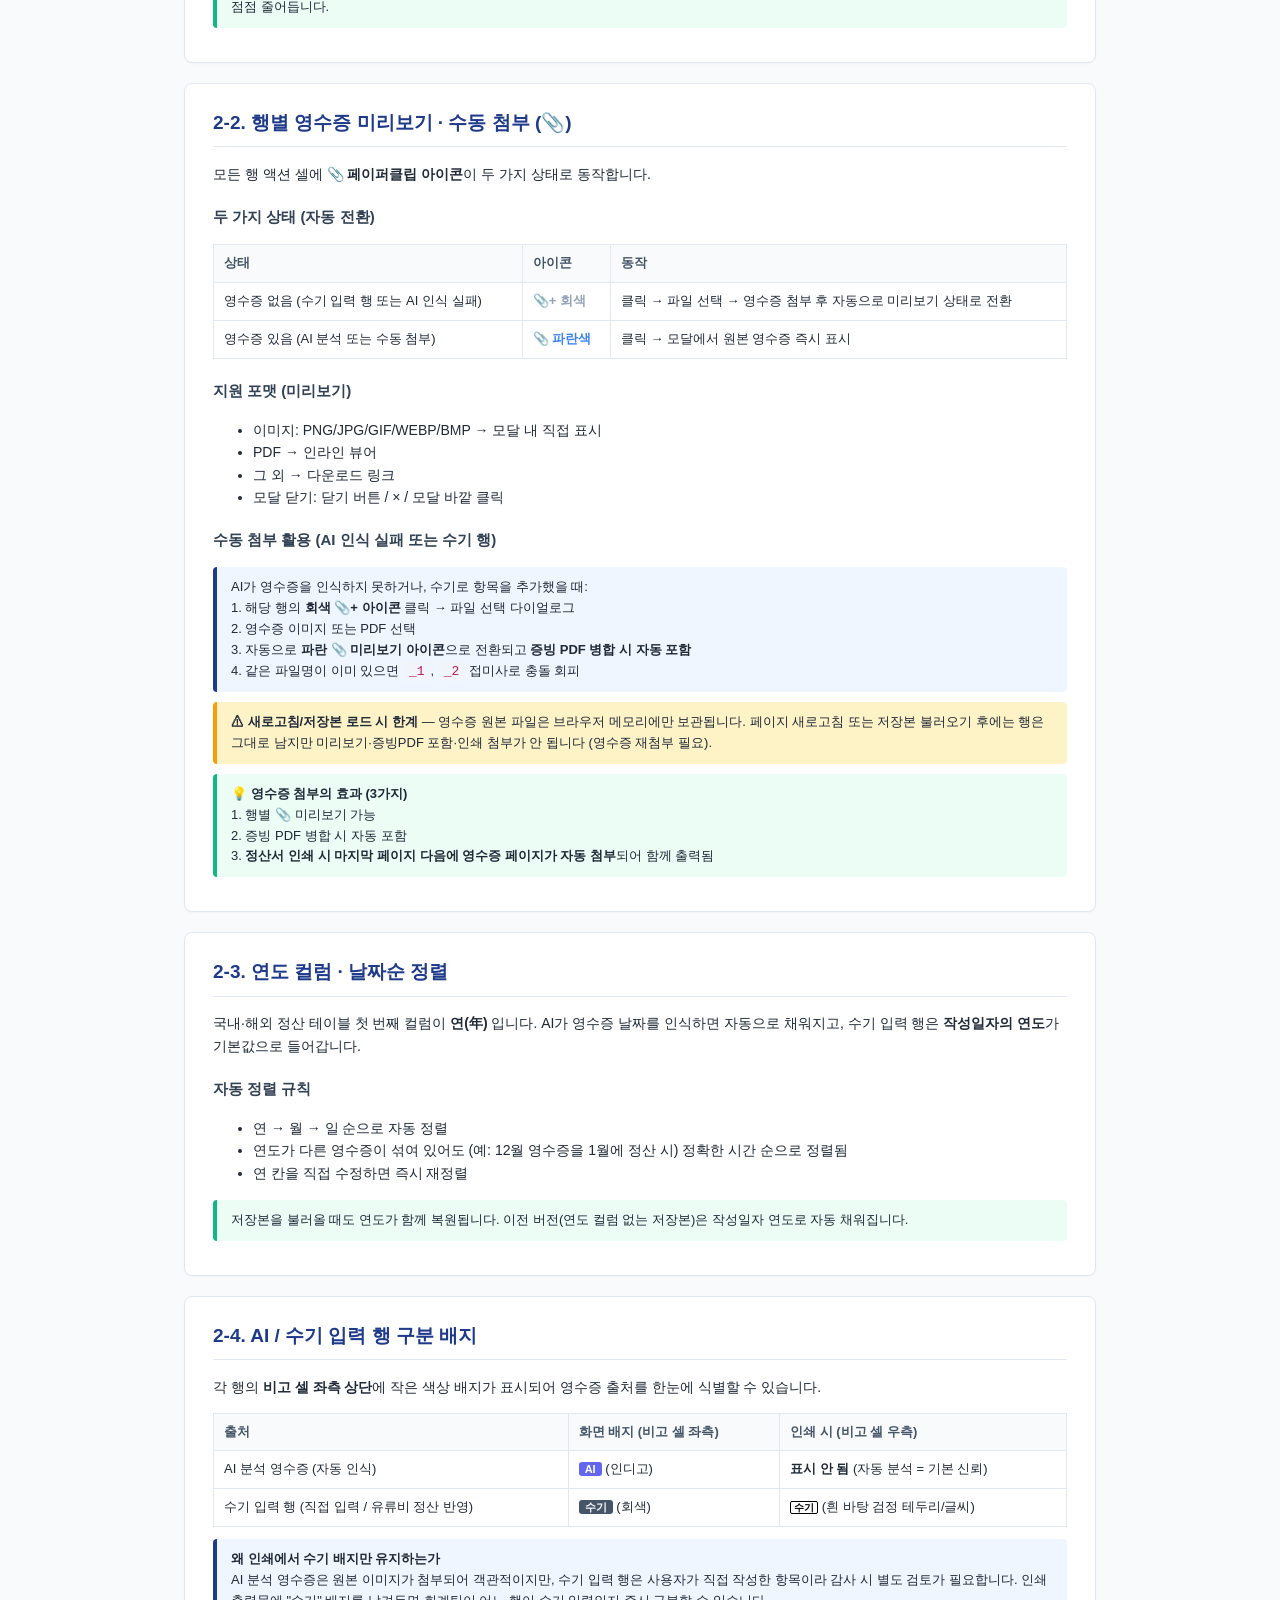
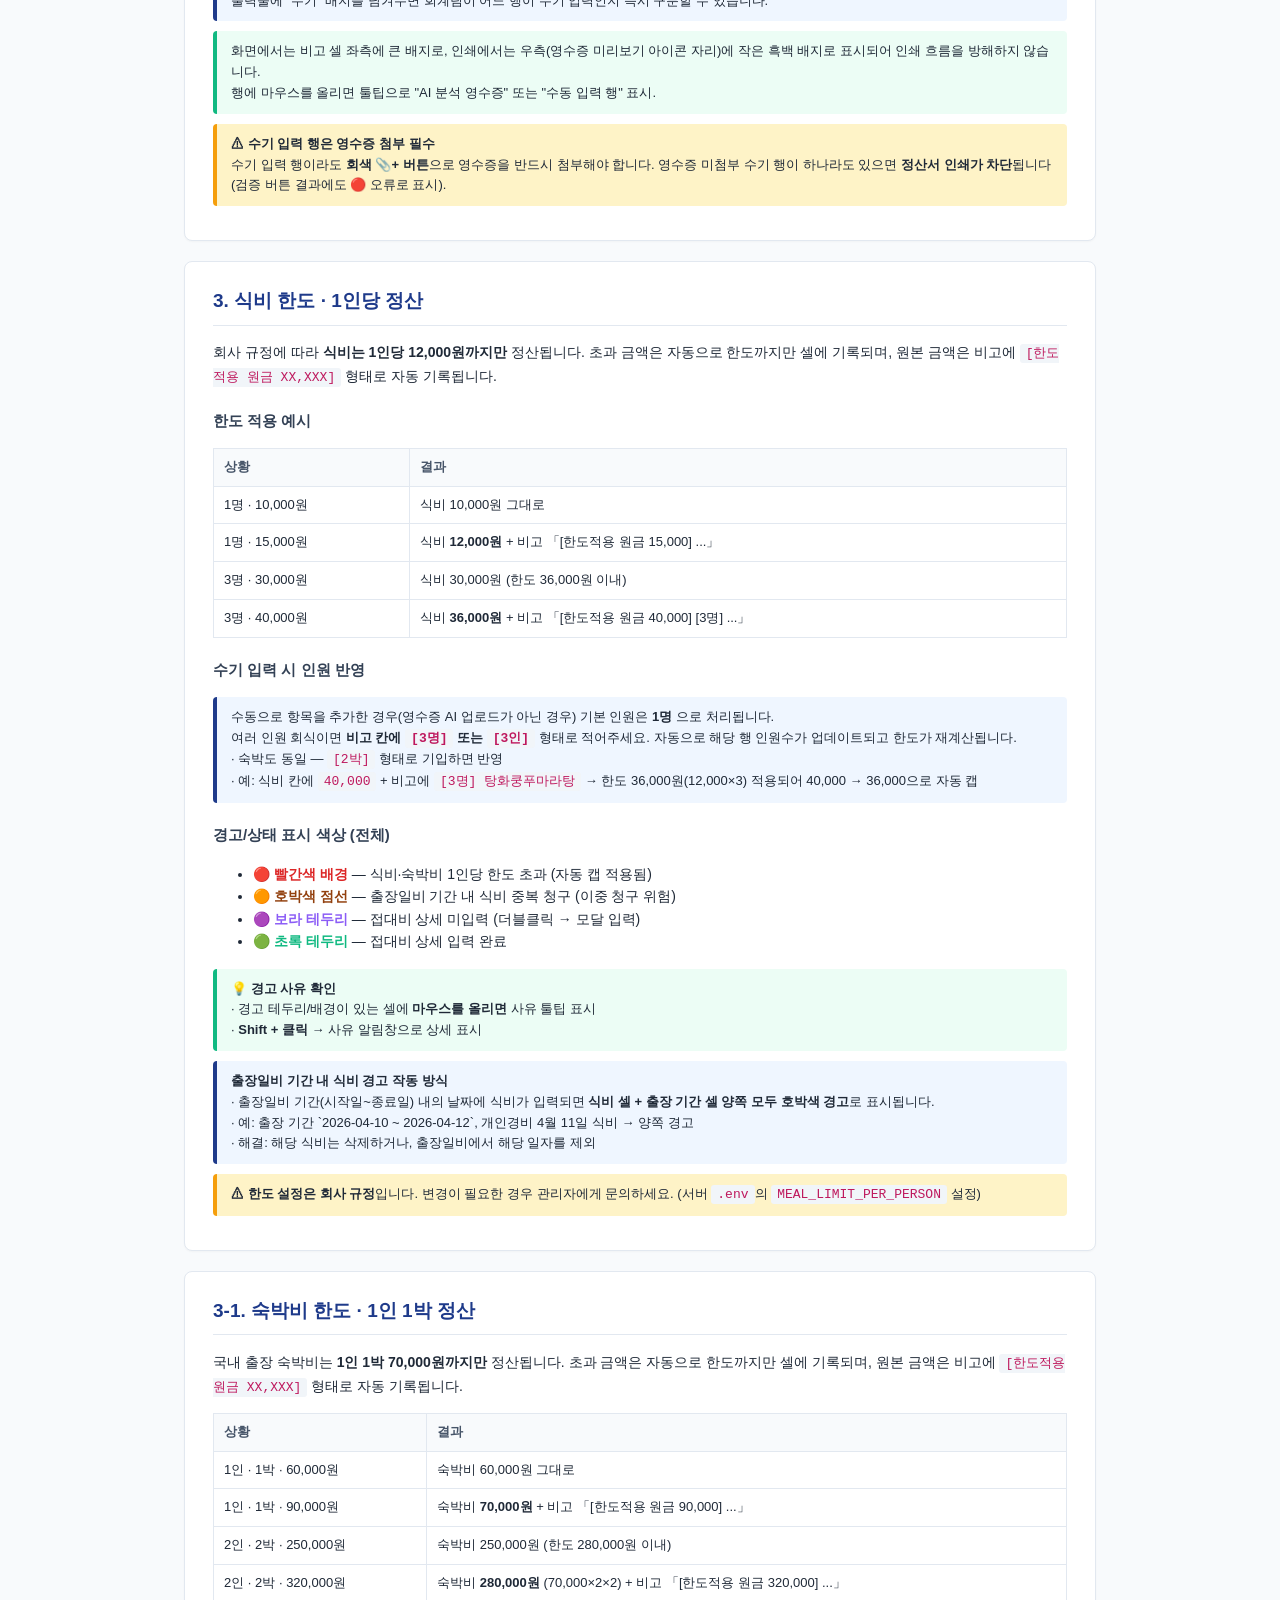
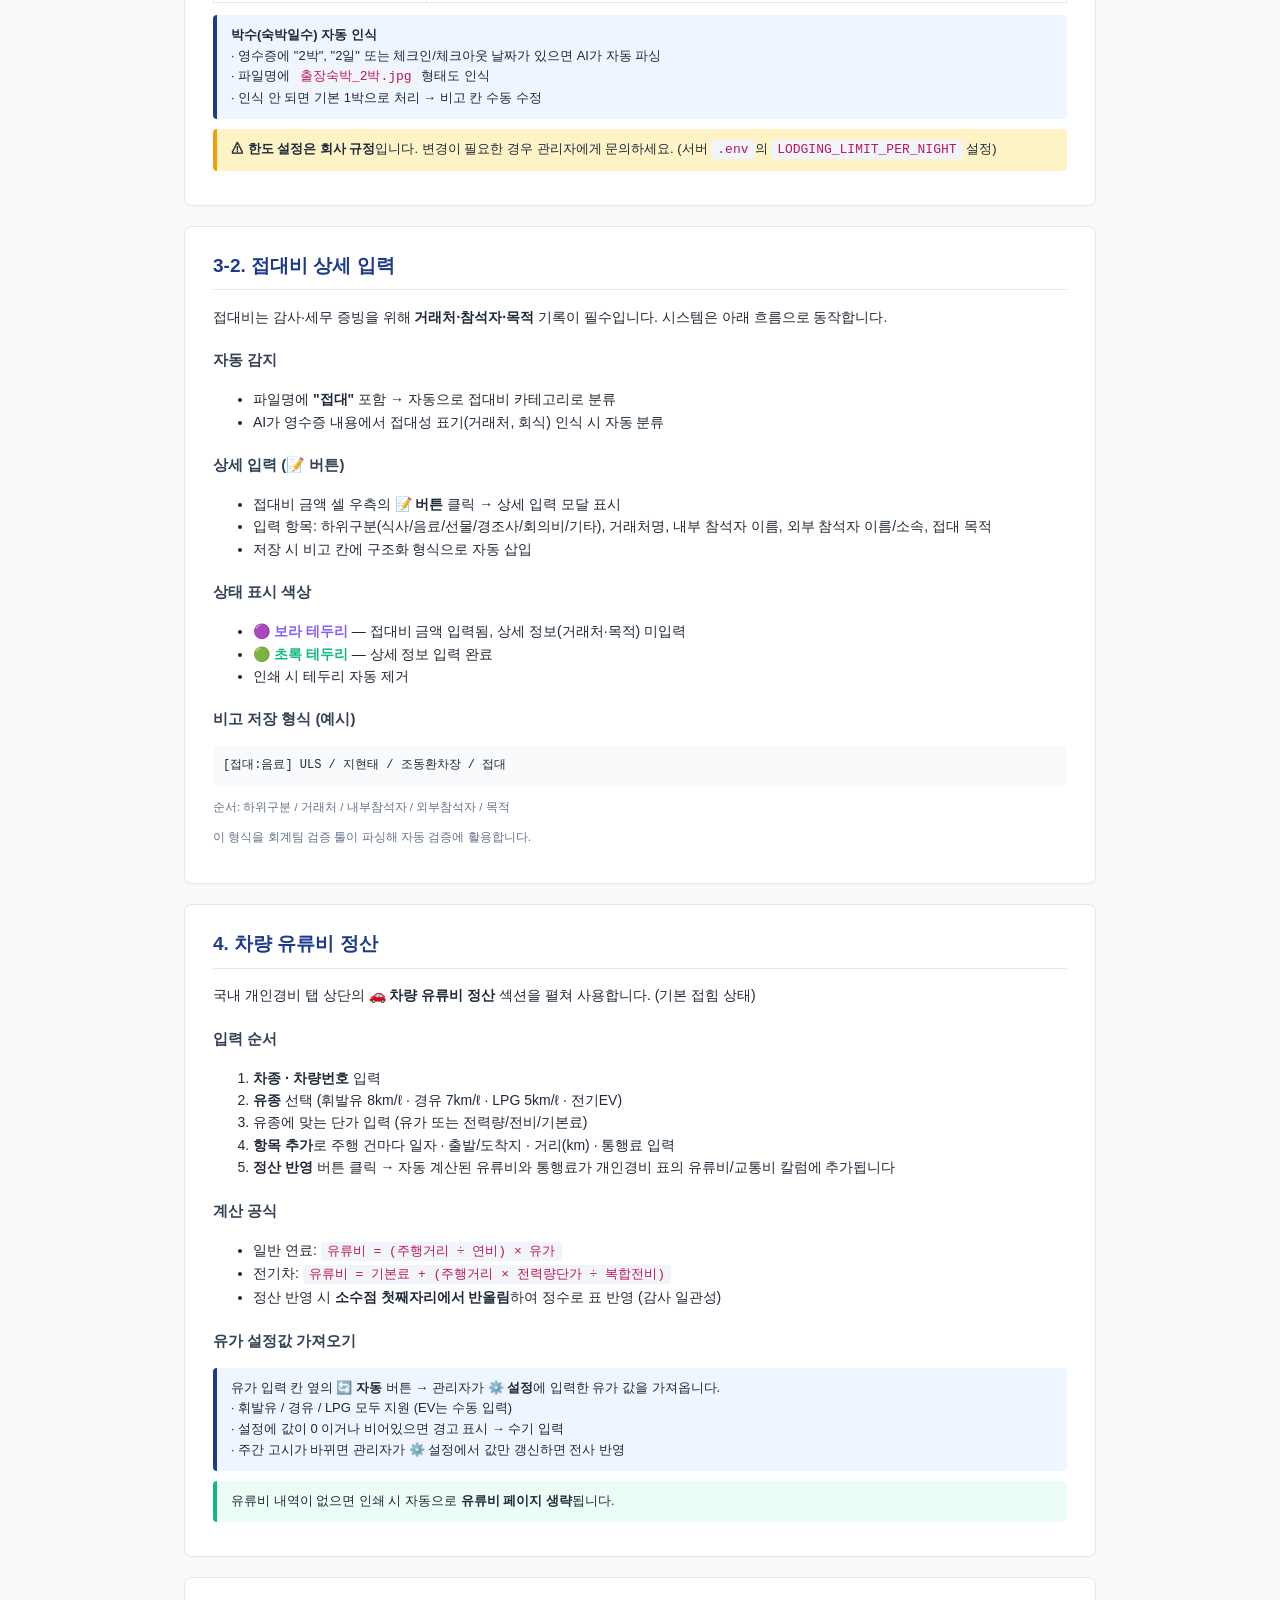
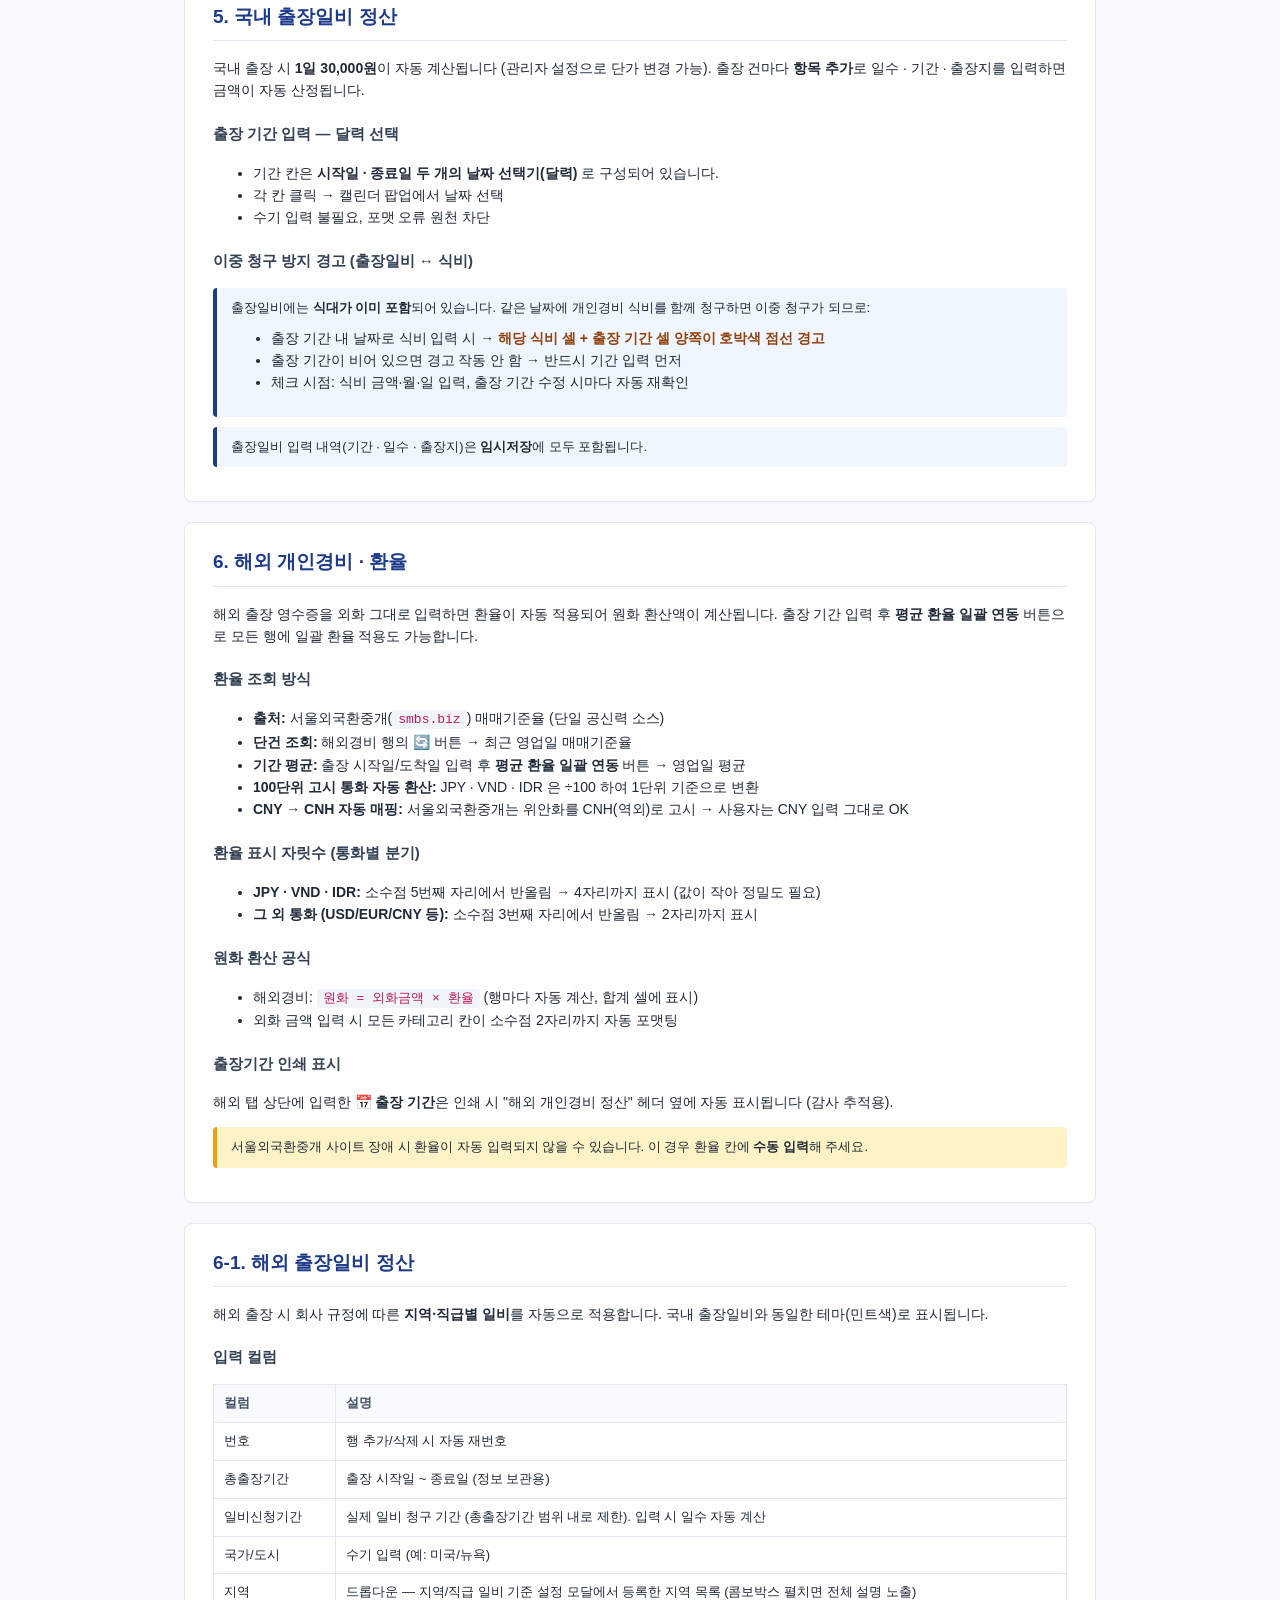
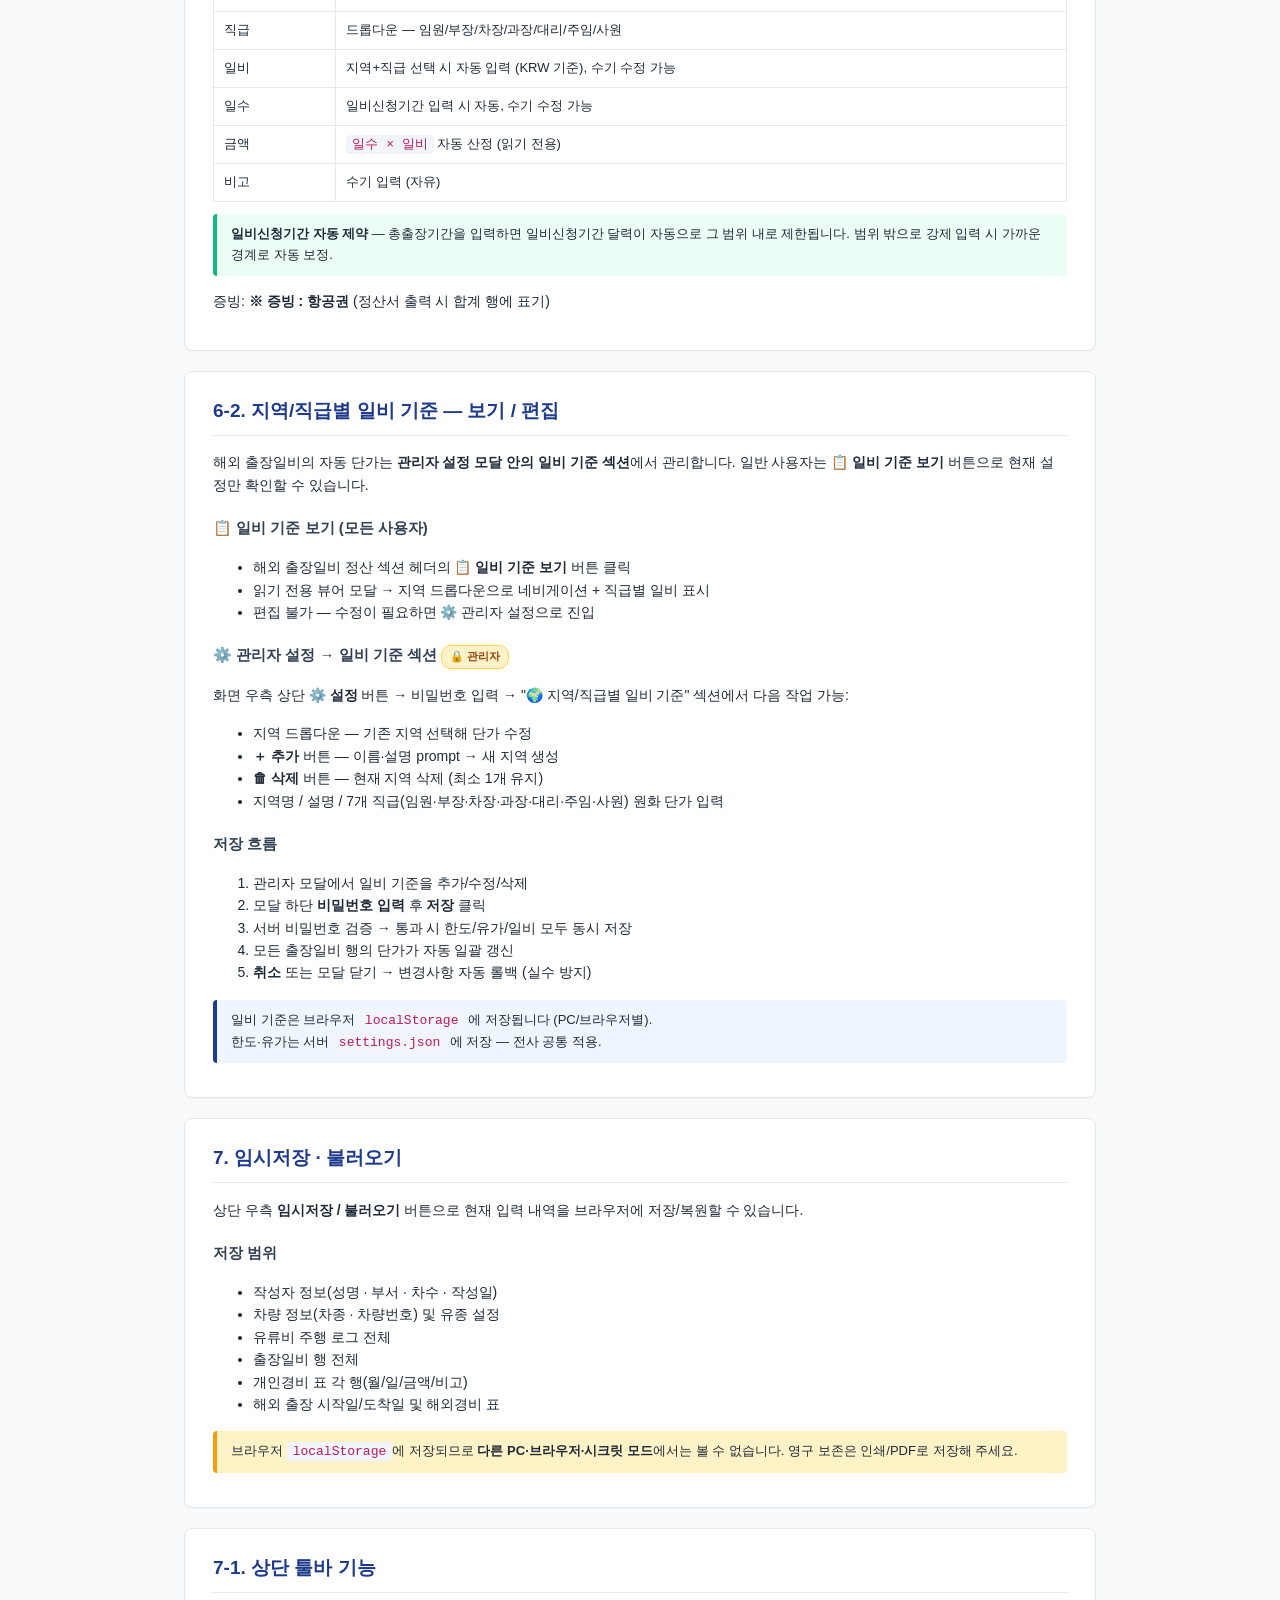
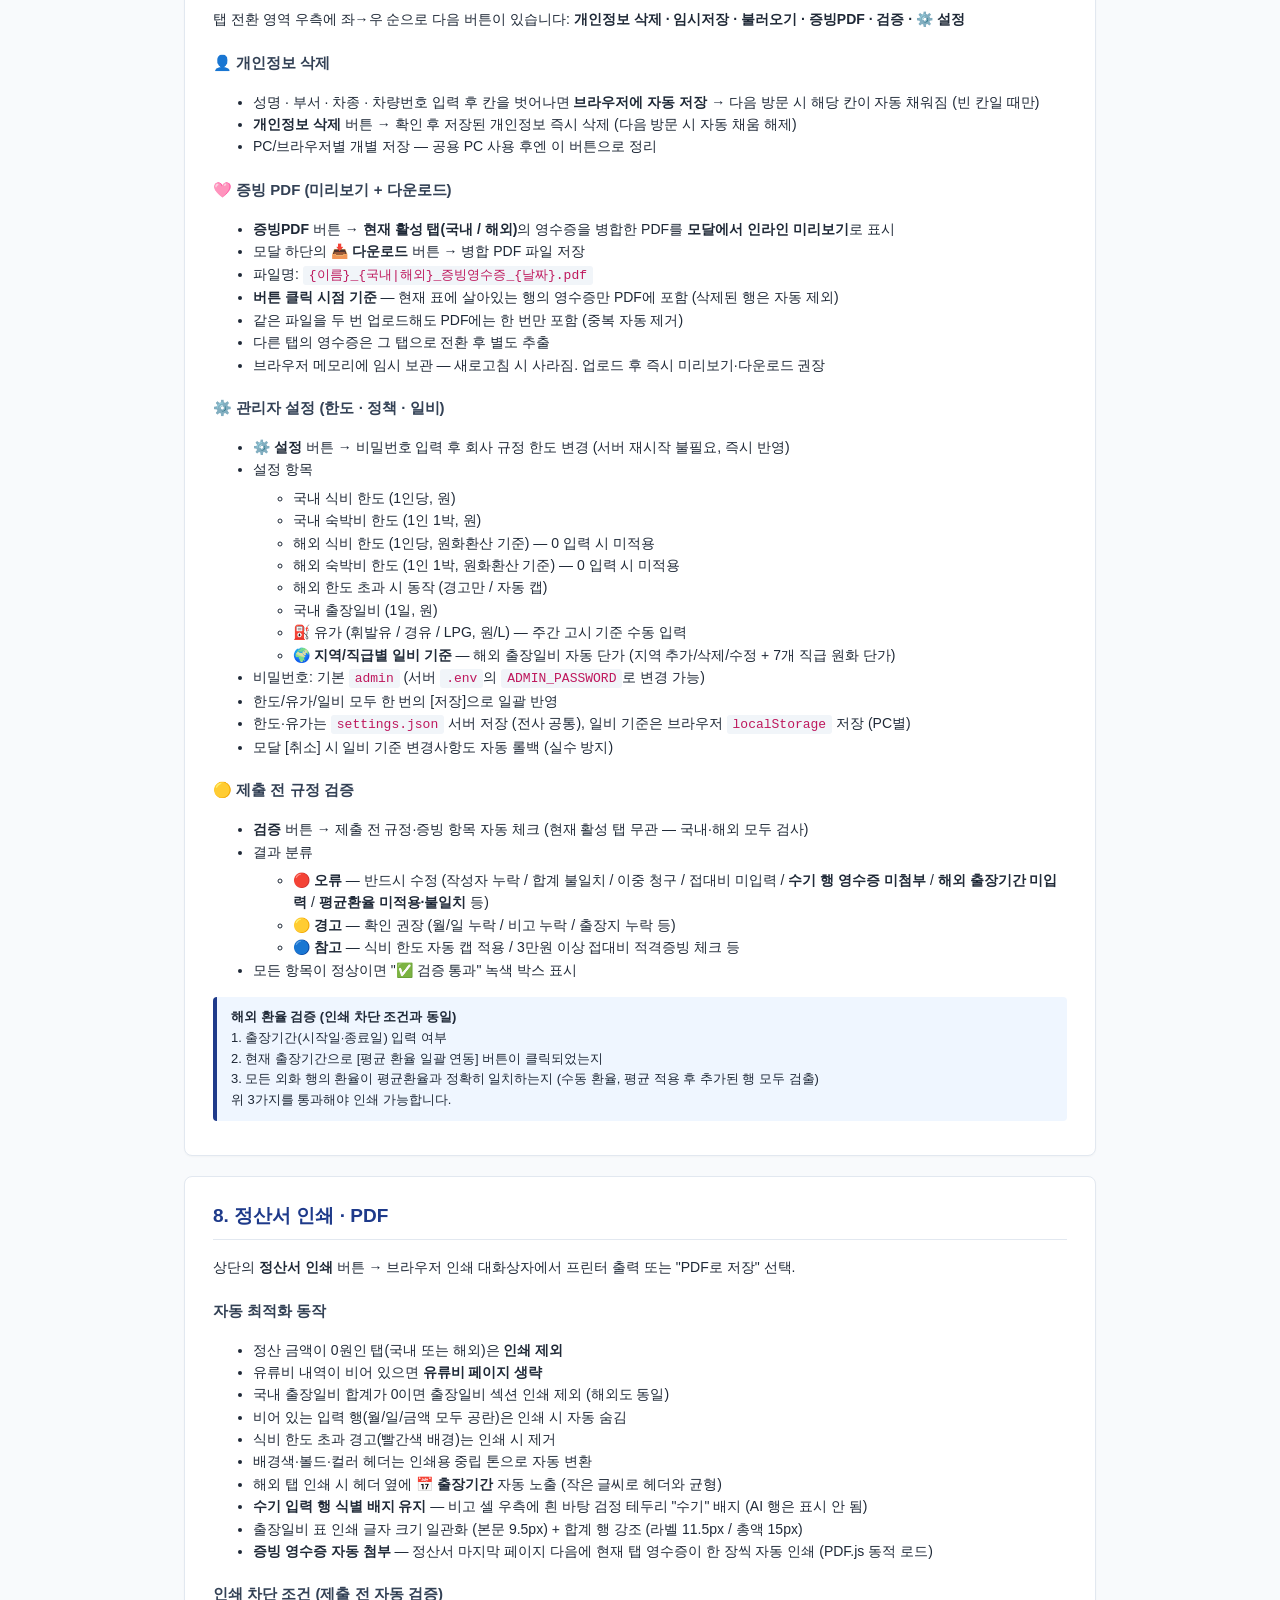
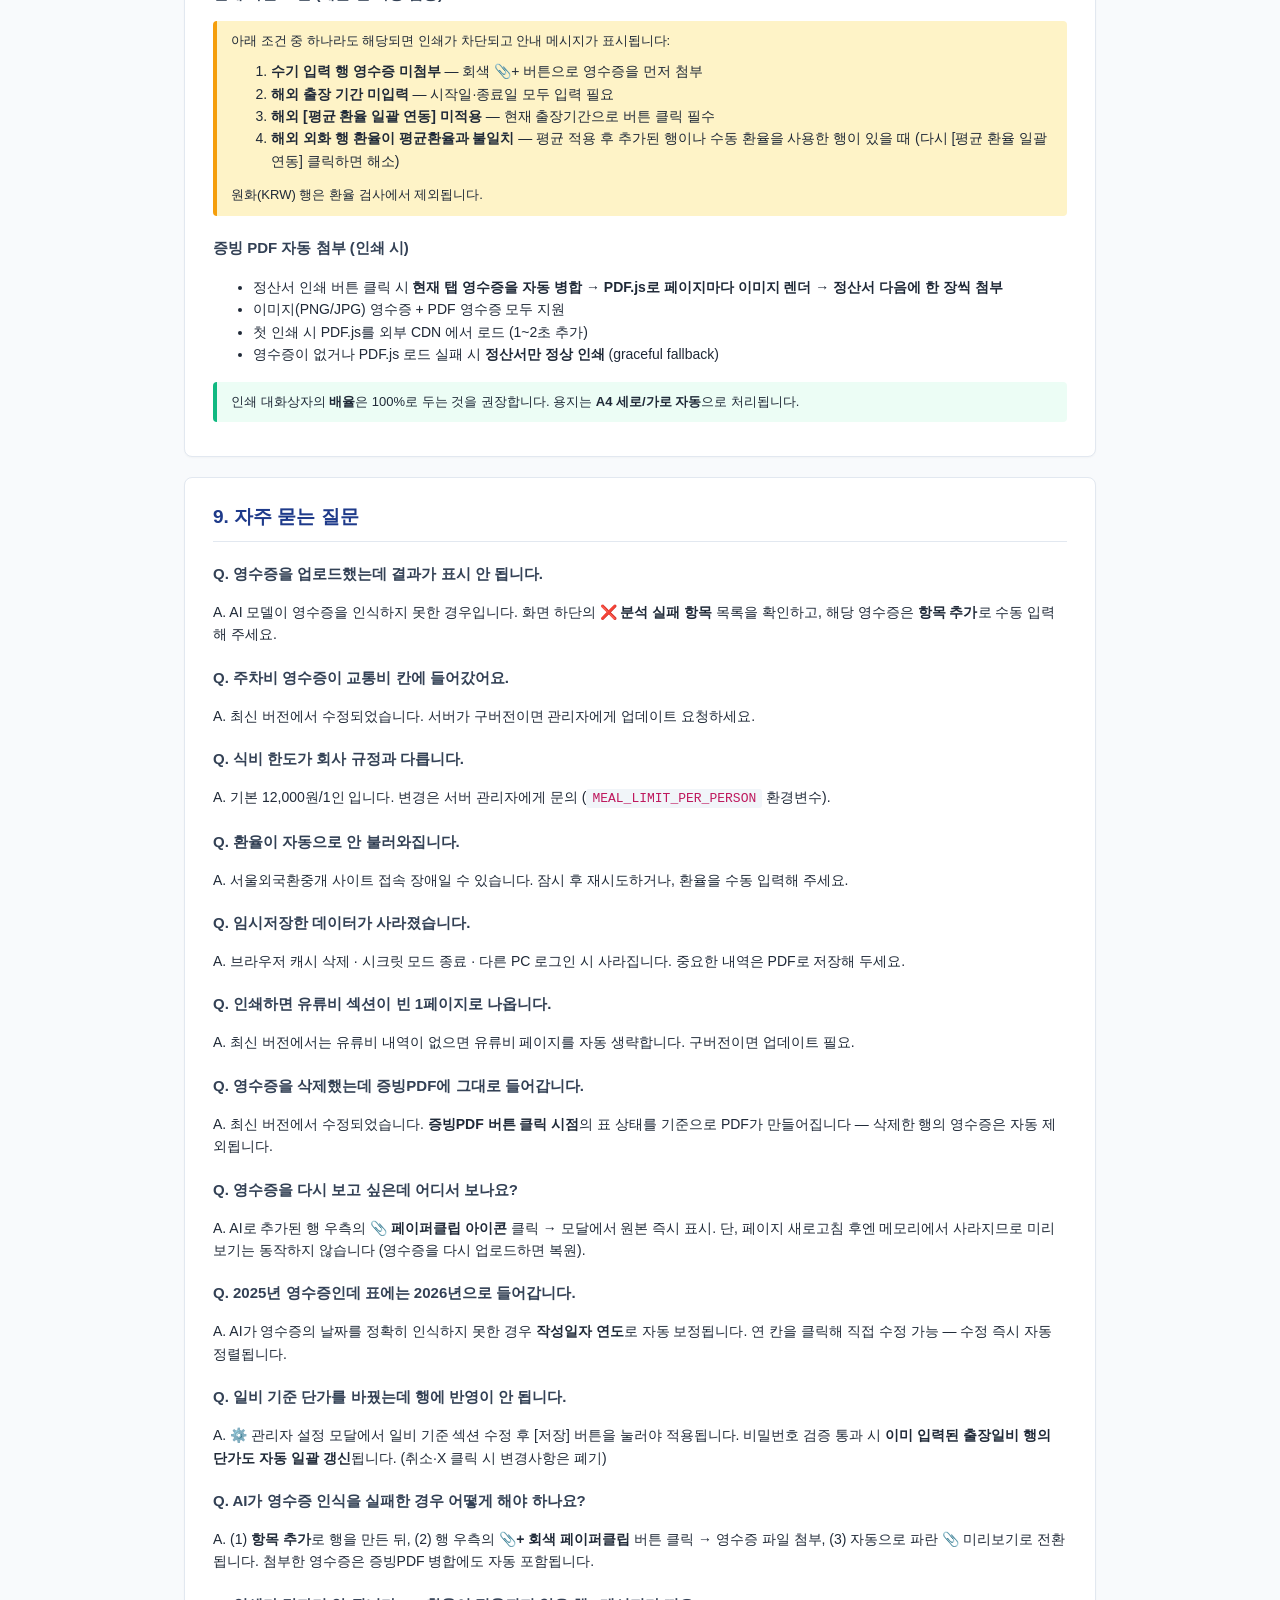
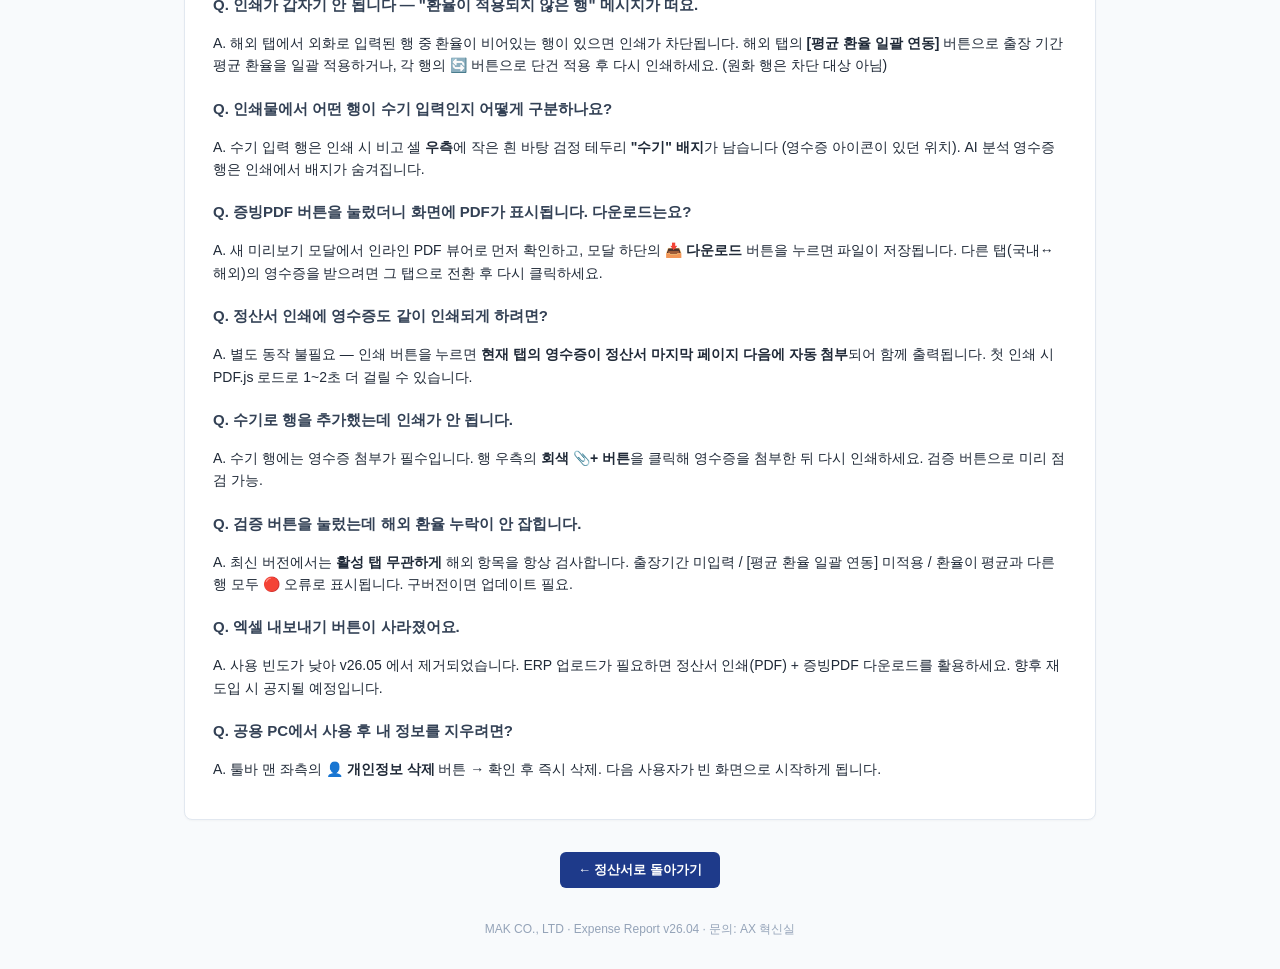
==== commit 494b49d1: "docs: 사용자 가이드 — 최근 변경사항 일괄 반영 (rev. 3) 업데이트: - 헤더 버전 rev. 2 → rev. 3 - 2-2. 영수증 미리보기·수동 첨부 — 인쇄 자동 첨" ====
--- a/templates/guide.html
+++ b/templates/guide.html
@@ -40,7 +40,7 @@
 
 <header>
   <h1>📖 MAK 경비정산서 사용자 가이드</h1>
-  <div class="sub">Expense Management Report System · 최종 업데이트 2026-05-06 (rev. 2)</div>
+  <div class="sub">Expense Management Report System · 최종 업데이트 2026-05-06 (rev. 3)</div>
 </header>
 
 <a href="/" class="back-btn">← 정산서로 돌아가기</a>
@@ -207,7 +207,14 @@
   </div>
 
   <div class="warn">
-    <b>⚠ 새로고침/저장본 로드 시 한계</b> — 영수증 원본 파일은 브라우저 메모리에만 보관됩니다. 페이지 새로고침 또는 저장본 불러오기 후에는 행은 그대로 남지만 미리보기·증빙PDF 포함이 안 됩니다 (영수증 재첨부 필요). 영구 보존은 <b>증빙 PDF 병합</b> 기능으로 다운로드해 두세요.
+    <b>⚠ 새로고침/저장본 로드 시 한계</b> — 영수증 원본 파일은 브라우저 메모리에만 보관됩니다. 페이지 새로고침 또는 저장본 불러오기 후에는 행은 그대로 남지만 미리보기·증빙PDF 포함·인쇄 첨부가 안 됩니다 (영수증 재첨부 필요).
+  </div>
+
+  <div class="tip">
+    <b>💡 영수증 첨부의 효과 (3가지)</b><br>
+    1. 행별 📎 미리보기 가능<br>
+    2. 증빙 PDF 병합 시 자동 포함<br>
+    3. <b>정산서 인쇄 시 마지막 페이지 다음에 영수증 페이지가 자동 첨부</b>되어 함께 출력됨
   </div>
 </section>
 
@@ -232,7 +239,7 @@
   <p>각 행의 <b>비고 셀 좌측 상단</b>에 작은 색상 배지가 표시되어 영수증 출처를 한눈에 식별할 수 있습니다.</p>
 
   <table>
-    <tr><th>출처</th><th>화면 배지</th><th>인쇄 시</th></tr>
+    <tr><th>출처</th><th>화면 배지 (비고 셀 좌측)</th><th>인쇄 시 (비고 셀 우측)</th></tr>
     <tr>
       <td>AI 분석 영수증 (자동 인식)</td>
       <td><span style="background:#6366f1;color:white;padding:1px 6px;border-radius:3px;font-size:11px;font-weight:bold;">AI</span> (인디고)</td>
@@ -240,8 +247,8 @@
     </tr>
     <tr>
       <td>수기 입력 행 (직접 입력 / 유류비 정산 반영)</td>
-      <td><span style="background:#94a3b8;color:white;padding:1px 6px;border-radius:3px;font-size:11px;font-weight:bold;">수기</span> (회색)</td>
-      <td><b>"수기" 배지 유지</b> (감사 시 식별용, 어두운 회색 작은 사이즈)</td>
+      <td><span style="background:#475569;color:white;padding:1px 6px;border-radius:3px;font-size:11px;font-weight:bold;">수기</span> (회색)</td>
+      <td><span style="background:white;color:#000;border:1px solid #000;padding:0 3px;border-radius:2px;font-size:10px;font-weight:bold;">수기</span> (흰 바탕 검정 테두리/글씨)</td>
     </tr>
   </table>
 
@@ -251,8 +258,13 @@
   </div>
 
   <div class="tip">
-    행에 마우스를 올리면 툴팁으로 "AI 분석 영수증" 또는 "수동 입력 행" 표시.<br>
-    배지는 비고 텍스트 편집을 방해하지 않습니다 (별도 표시 영역).
+    화면에서는 비고 셀 좌측에 큰 배지로, 인쇄에서는 우측(영수증 미리보기 아이콘 자리)에 작은 흑백 배지로 표시되어 인쇄 흐름을 방해하지 않습니다.<br>
+    행에 마우스를 올리면 툴팁으로 "AI 분석 영수증" 또는 "수동 입력 행" 표시.
+  </div>
+
+  <div class="warn">
+    <b>⚠ 수기 입력 행은 영수증 첨부 필수</b><br>
+    수기 입력 행이라도 <b>회색 📎+ 버튼</b>으로 영수증을 반드시 첨부해야 합니다. 영수증 미첨부 수기 행이 하나라도 있으면 <b>정산서 인쇄가 차단</b>됩니다 (검증 버튼 결과에도 🔴 오류로 표시).
   </div>
 </section>
 
@@ -528,40 +540,25 @@
 </section>
 
 <section id="toolbar">
-  <h2>7-1. 상단 툴바 기능 (프로필 · 엑셀 · 증빙PDF · 검증)</h2>
-  <p>탭 전환 영역 우측에 4종 도구 버튼이 있습니다.</p>
-
-  <h3>✅ 개인 프로필 자동 저장</h3>
-  <ul>
-    <li>성명 · 부서 · 차종 · 차량번호 입력 후 칸을 벗어나면 <b>브라우저에 자동 저장</b></li>
-    <li>다음 정산 시 해당 칸이 자동 채워짐 (빈 칸일 때만)</li>
-    <li>✅ 체크 아이콘 버튼 → 저장된 프로필 삭제</li>
-    <li>PC/브라우저별 개별 저장 (다른 PC 로그인 시 초기화)</li>
-  </ul>
-
-  <h3>🟢 엑셀 내보내기 (.xlsx)</h3>
-  <ul>
-    <li><b>엑셀</b> 버튼 → 회계 ERP 업로드용 엑셀 다운로드</li>
-    <li>파일명: <code>{이름}_경비정산_{날짜}.xlsx</code></li>
-    <li>4개 시트 구성
-      <ul style="margin-top:6px;">
-        <li><b>개인경비</b>: 월/일/금액/카테고리/인원/박수/거래처·참석자·목적(접대비 분해)/비고</li>
-        <li><b>출장일비</b>: 일수/시작일/종료일/출장지/금액</li>
-        <li><b>유류비 로그</b>: 월/일/출발·도착지/거리/통행료/내용</li>
-        <li><b>작성자</b>: 성명·부서·작성일·차량 정보</li>
-      </ul>
-    </li>
-    <li>현재 국내 탭만 지원 (해외 탭 업데이트 예정)</li>
-  </ul>
-
-  <h3>🩷 증빙 PDF 병합</h3>
-  <ul>
-    <li><b>증빙PDF</b> 버튼 → 업로드했던 영수증 원본(이미지·PDF)을 <b>하나의 PDF로 병합</b>하여 다운로드</li>
-    <li>파일명: <code>{이름}_증빙영수증_{날짜}.pdf</code></li>
-    <li><b>버튼 클릭 시점 기준</b> — 현재 표에 살아있는 행의 영수증만 PDF에 포함 (삭제된 행의 영수증은 자동 제외)</li>
+  <h2>7-1. 상단 툴바 기능</h2>
+  <p>탭 전환 영역 우측에 좌→우 순으로 다음 버튼이 있습니다: <b>개인정보 삭제 · 임시저장 · 불러오기 · 증빙PDF · 검증 · ⚙️ 설정</b></p>
+
+  <h3>👤 개인정보 삭제</h3>
+  <ul>
+    <li>성명 · 부서 · 차종 · 차량번호 입력 후 칸을 벗어나면 <b>브라우저에 자동 저장</b> → 다음 방문 시 해당 칸이 자동 채워짐 (빈 칸일 때만)</li>
+    <li><b>개인정보 삭제</b> 버튼 → 확인 후 저장된 개인정보 즉시 삭제 (다음 방문 시 자동 채움 해제)</li>
+    <li>PC/브라우저별 개별 저장 — 공용 PC 사용 후엔 이 버튼으로 정리</li>
+  </ul>
+
+  <h3>🩷 증빙 PDF (미리보기 + 다운로드)</h3>
+  <ul>
+    <li><b>증빙PDF</b> 버튼 → <b>현재 활성 탭(국내 / 해외)</b>의 영수증을 병합한 PDF를 <b>모달에서 인라인 미리보기</b>로 표시</li>
+    <li>모달 하단의 <b>📥 다운로드</b> 버튼 → 병합 PDF 파일 저장</li>
+    <li>파일명: <code>{이름}_{국내|해외}_증빙영수증_{날짜}.pdf</code></li>
+    <li><b>버튼 클릭 시점 기준</b> — 현재 표에 살아있는 행의 영수증만 PDF에 포함 (삭제된 행은 자동 제외)</li>
     <li>같은 파일을 두 번 업로드해도 PDF에는 한 번만 포함 (중복 자동 제거)</li>
-    <li>정산서 인쇄본과 함께 회계팀에 제출하면 증빙 일체가 완성</li>
-    <li>브라우저 메모리에 임시 보관하므로 새로고침 시 사라짐 — 업로드 후 바로 다운로드 권장</li>
+    <li>다른 탭의 영수증은 그 탭으로 전환 후 별도 추출</li>
+    <li>브라우저 메모리에 임시 보관 — 새로고침 시 사라짐. 업로드 후 즉시 미리보기·다운로드 권장</li>
   </ul>
 
   <h3>⚙️ 관리자 설정 (한도 · 정책 · 일비)</h3>
@@ -587,16 +584,24 @@
 
   <h3>🟡 제출 전 규정 검증</h3>
   <ul>
-    <li><b>검증</b> 버튼 → 제출 전 규정·증빙 항목 자동 체크</li>
+    <li><b>검증</b> 버튼 → 제출 전 규정·증빙 항목 자동 체크 (현재 활성 탭 무관 — 국내·해외 모두 검사)</li>
     <li>결과 분류
       <ul style="margin-top:6px;">
-        <li>🔴 <b>오류</b> — 반드시 수정 (작성자 누락 / 합계 불일치 / 이중 청구 / 접대비 미입력 등)</li>
+        <li>🔴 <b>오류</b> — 반드시 수정 (작성자 누락 / 합계 불일치 / 이중 청구 / 접대비 미입력 / <b>수기 행 영수증 미첨부</b> / <b>해외 출장기간 미입력</b> / <b>평균환율 미적용·불일치</b> 등)</li>
         <li>🟡 <b>경고</b> — 확인 권장 (월/일 누락 / 비고 누락 / 출장지 누락 등)</li>
         <li>🔵 <b>참고</b> — 식비 한도 자동 캡 적용 / 3만원 이상 접대비 적격증빙 체크 등</li>
       </ul>
     </li>
     <li>모든 항목이 정상이면 "✅ 검증 통과" 녹색 박스 표시</li>
   </ul>
+
+  <div class="note">
+    <b>해외 환율 검증 (인쇄 차단 조건과 동일)</b><br>
+    1. 출장기간(시작일·종료일) 입력 여부<br>
+    2. 현재 출장기간으로 [평균 환율 일괄 연동] 버튼이 클릭되었는지<br>
+    3. 모든 외화 행의 환율이 평균환율과 정확히 일치하는지 (수동 환율, 평균 적용 후 추가된 행 모두 검출)<br>
+    위 3가지를 통과해야 인쇄 가능합니다.
+  </div>
 </section>
 
 <section id="print">
@@ -612,16 +617,30 @@
     <li>식비 한도 초과 경고(빨간색 배경)는 인쇄 시 제거</li>
     <li>배경색·볼드·컬러 헤더는 인쇄용 중립 톤으로 자동 변환</li>
     <li>해외 탭 인쇄 시 헤더 옆에 <b>📅 출장기간</b> 자동 노출 (작은 글씨로 헤더와 균형)</li>
-    <li><b>수기 입력 행 식별 배지 유지</b> — AI 행 배지는 숨김, 수기 행만 어두운 회색 "수기" 배지가 인쇄에 남음</li>
+    <li><b>수기 입력 행 식별 배지 유지</b> — 비고 셀 우측에 흰 바탕 검정 테두리 "수기" 배지 (AI 행은 표시 안 됨)</li>
     <li>출장일비 표 인쇄 글자 크기 일관화 (본문 9.5px) + 합계 행 강조 (라벨 11.5px / 총액 15px)</li>
-  </ul>
-
-  <h3>인쇄 차단 검증 (해외 환율)</h3>
+    <li><b>증빙 영수증 자동 첨부</b> — 정산서 마지막 페이지 다음에 현재 탭 영수증이 한 장씩 자동 인쇄 (PDF.js 동적 로드)</li>
+  </ul>
+
+  <h3>인쇄 차단 조건 (제출 전 자동 검증)</h3>
   <div class="warn">
-    <b>해외 항목에 환율이 적용되지 않은 행이 하나라도 있으면 인쇄가 차단됩니다.</b><br>
-    누락된 행 위치(번호·월/일·통화)를 안내하는 메시지가 표시되며, 해외 탭의 <b>[평균 환율 일괄 연동]</b> 버튼으로 모든 행에 환율을 적용한 뒤 다시 인쇄해야 합니다.<br>
+    아래 조건 중 하나라도 해당되면 인쇄가 차단되고 안내 메시지가 표시됩니다:
+    <ol style="margin-top:8px;">
+      <li><b>수기 입력 행 영수증 미첨부</b> — 회색 📎+ 버튼으로 영수증을 먼저 첨부</li>
+      <li><b>해외 출장 기간 미입력</b> — 시작일·종료일 모두 입력 필요</li>
+      <li><b>해외 [평균 환율 일괄 연동] 미적용</b> — 현재 출장기간으로 버튼 클릭 필수</li>
+      <li><b>해외 외화 행 환율이 평균환율과 불일치</b> — 평균 적용 후 추가된 행이나 수동 환율을 사용한 행이 있을 때 (다시 [평균 환율 일괄 연동] 클릭하면 해소)</li>
+    </ol>
     원화(KRW) 행은 환율 검사에서 제외됩니다.
   </div>
+
+  <h3>증빙 PDF 자동 첨부 (인쇄 시)</h3>
+  <ul>
+    <li>정산서 인쇄 버튼 클릭 시 <b>현재 탭 영수증을 자동 병합 → PDF.js로 페이지마다 이미지 렌더 → 정산서 다음에 한 장씩 첨부</b></li>
+    <li>이미지(PNG/JPG) 영수증 + PDF 영수증 모두 지원</li>
+    <li>첫 인쇄 시 PDF.js를 외부 CDN 에서 로드 (1~2초 추가)</li>
+    <li>영수증이 없거나 PDF.js 로드 실패 시 <b>정산서만 정상 인쇄</b> (graceful fallback)</li>
+  </ul>
 
   <div class="tip">
     인쇄 대화상자의 <b>배율</b>은 100%로 두는 것을 권장합니다. 용지는 <b>A4 세로/가로 자동</b>으로 처리됩니다.
@@ -668,7 +687,25 @@
   <p>A. 해외 탭에서 외화로 입력된 행 중 환율이 비어있는 행이 있으면 인쇄가 차단됩니다. 해외 탭의 <b>[평균 환율 일괄 연동]</b> 버튼으로 출장 기간 평균 환율을 일괄 적용하거나, 각 행의 🔄 버튼으로 단건 적용 후 다시 인쇄하세요. (원화 행은 차단 대상 아님)</p>
 
   <h3>Q. 인쇄물에서 어떤 행이 수기 입력인지 어떻게 구분하나요?</h3>
-  <p>A. 수기 입력 행에는 비고 셀 좌측에 <b>"수기" 회색 배지</b>가 인쇄에도 남습니다. AI 분석 영수증 행은 인쇄에서 배지가 숨겨집니다 (자동 분석 = 기본 신뢰).</p>
+  <p>A. 수기 입력 행은 인쇄 시 비고 셀 <b>우측</b>에 작은 흰 바탕 검정 테두리 <b>"수기" 배지</b>가 남습니다 (영수증 아이콘이 있던 위치). AI 분석 영수증 행은 인쇄에서 배지가 숨겨집니다.</p>
+
+  <h3>Q. 증빙PDF 버튼을 눌렀더니 화면에 PDF가 표시됩니다. 다운로드는요?</h3>
+  <p>A. 새 미리보기 모달에서 인라인 PDF 뷰어로 먼저 확인하고, 모달 하단의 <b>📥 다운로드</b> 버튼을 누르면 파일이 저장됩니다. 다른 탭(국내↔해외)의 영수증을 받으려면 그 탭으로 전환 후 다시 클릭하세요.</p>
+
+  <h3>Q. 정산서 인쇄에 영수증도 같이 인쇄되게 하려면?</h3>
+  <p>A. 별도 동작 불필요 — 인쇄 버튼을 누르면 <b>현재 탭의 영수증이 정산서 마지막 페이지 다음에 자동 첨부</b>되어 함께 출력됩니다. 첫 인쇄 시 PDF.js 로드로 1~2초 더 걸릴 수 있습니다.</p>
+
+  <h3>Q. 수기로 행을 추가했는데 인쇄가 안 됩니다.</h3>
+  <p>A. 수기 행에는 영수증 첨부가 필수입니다. 행 우측의 <b>회색 📎+ 버튼</b>을 클릭해 영수증을 첨부한 뒤 다시 인쇄하세요. 검증 버튼으로 미리 점검 가능.</p>
+
+  <h3>Q. 검증 버튼을 눌렀는데 해외 환율 누락이 안 잡힙니다.</h3>
+  <p>A. 최신 버전에서는 <b>활성 탭 무관하게</b> 해외 항목을 항상 검사합니다. 출장기간 미입력 / [평균 환율 일괄 연동] 미적용 / 환율이 평균과 다른 행 모두 🔴 오류로 표시됩니다. 구버전이면 업데이트 필요.</p>
+
+  <h3>Q. 엑셀 내보내기 버튼이 사라졌어요.</h3>
+  <p>A. 사용 빈도가 낮아 v26.05 에서 제거되었습니다. ERP 업로드가 필요하면 정산서 인쇄(PDF) + 증빙PDF 다운로드를 활용하세요. 향후 재도입 시 공지될 예정입니다.</p>
+
+  <h3>Q. 공용 PC에서 사용 후 내 정보를 지우려면?</h3>
+  <p>A. 툴바 맨 좌측의 <b>👤 개인정보 삭제</b> 버튼 → 확인 후 즉시 삭제. 다음 사용자가 빈 화면으로 시작하게 됩니다.</p>
 </section>
 
 <div style="text-align:center; margin: 32px 0;">
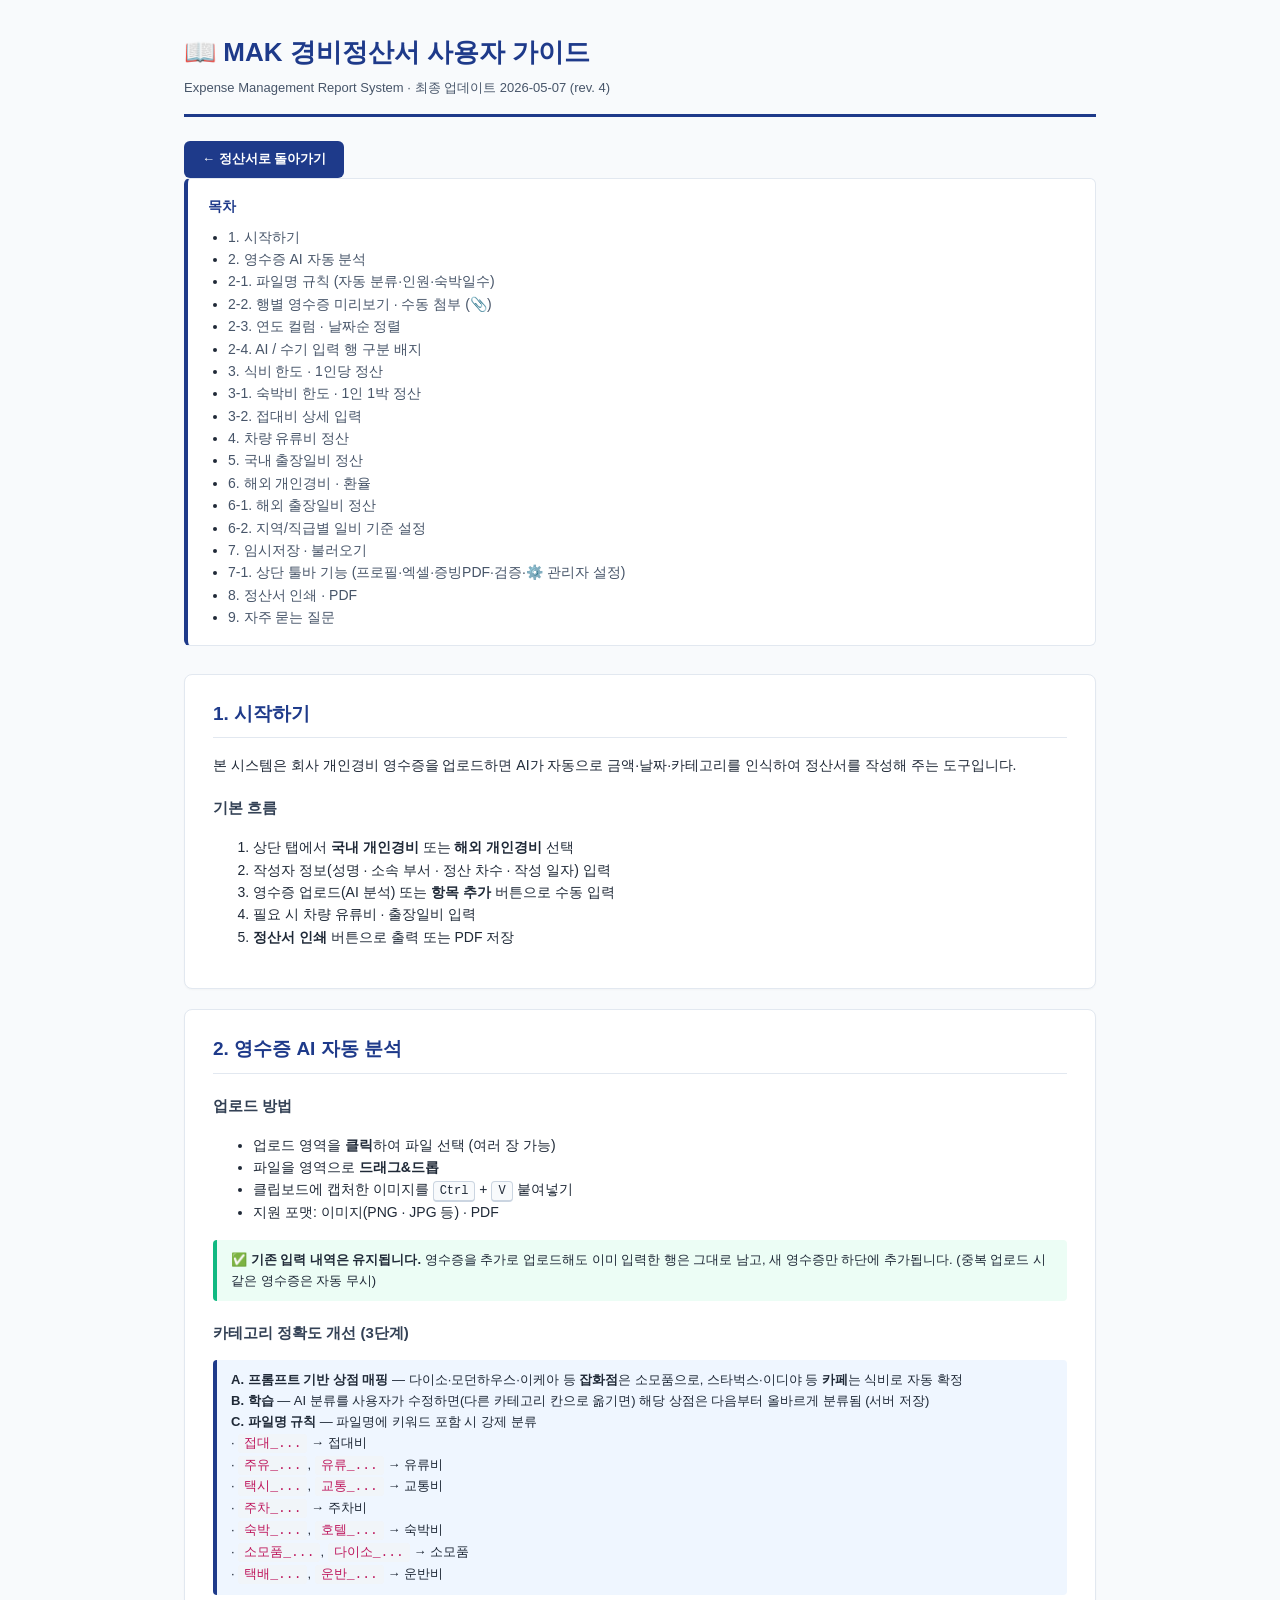
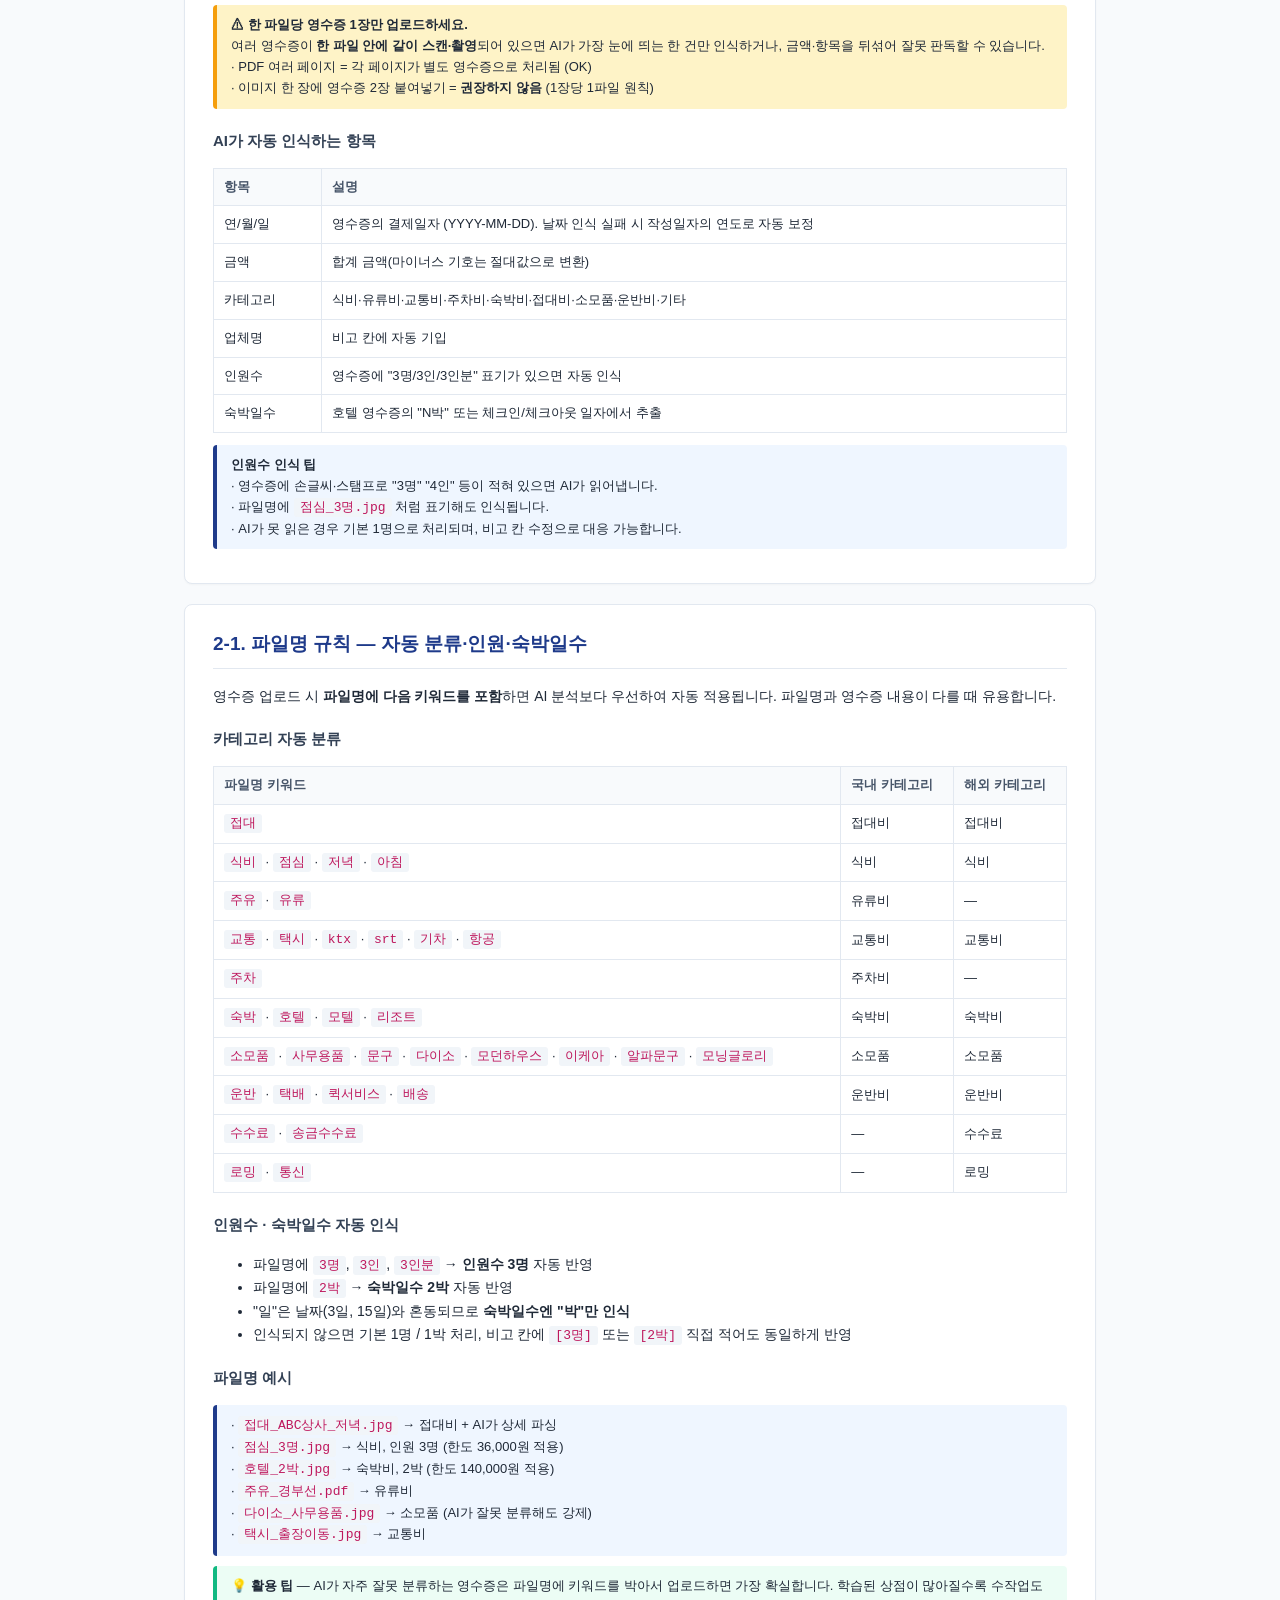
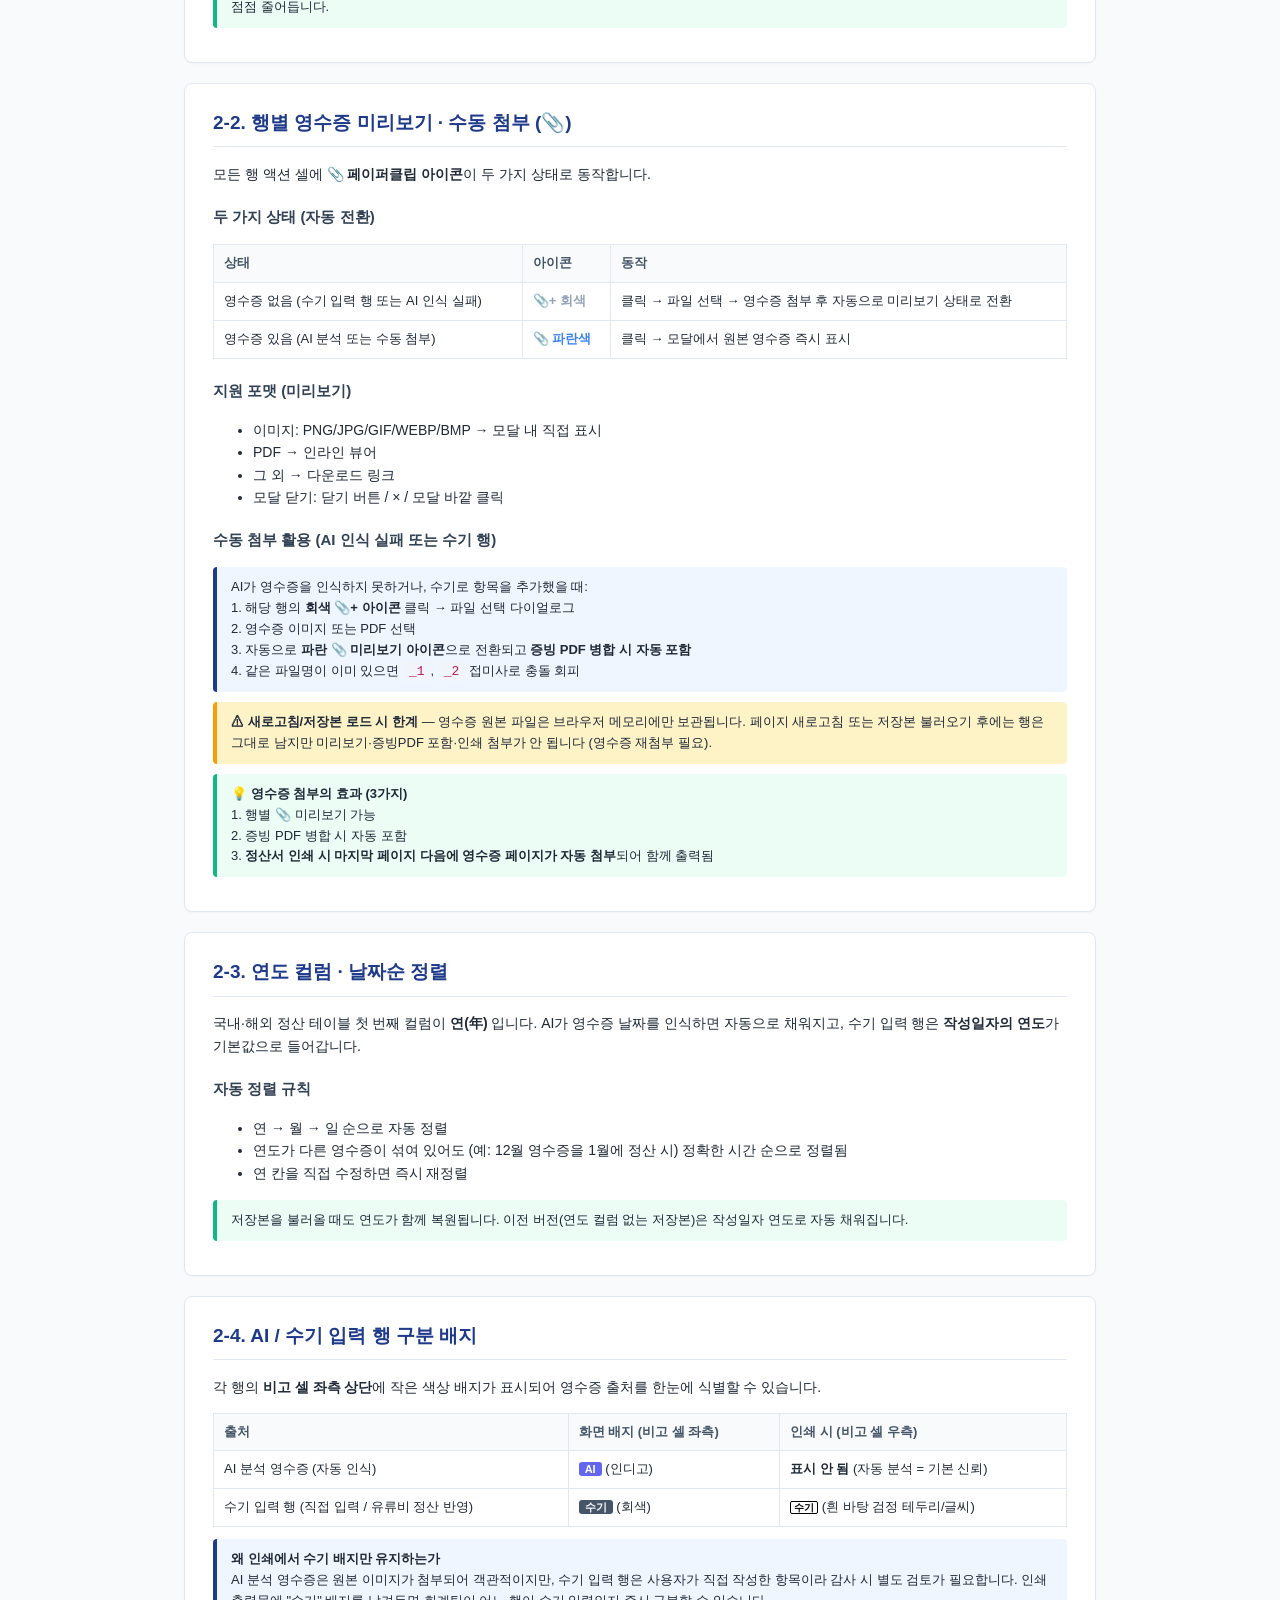
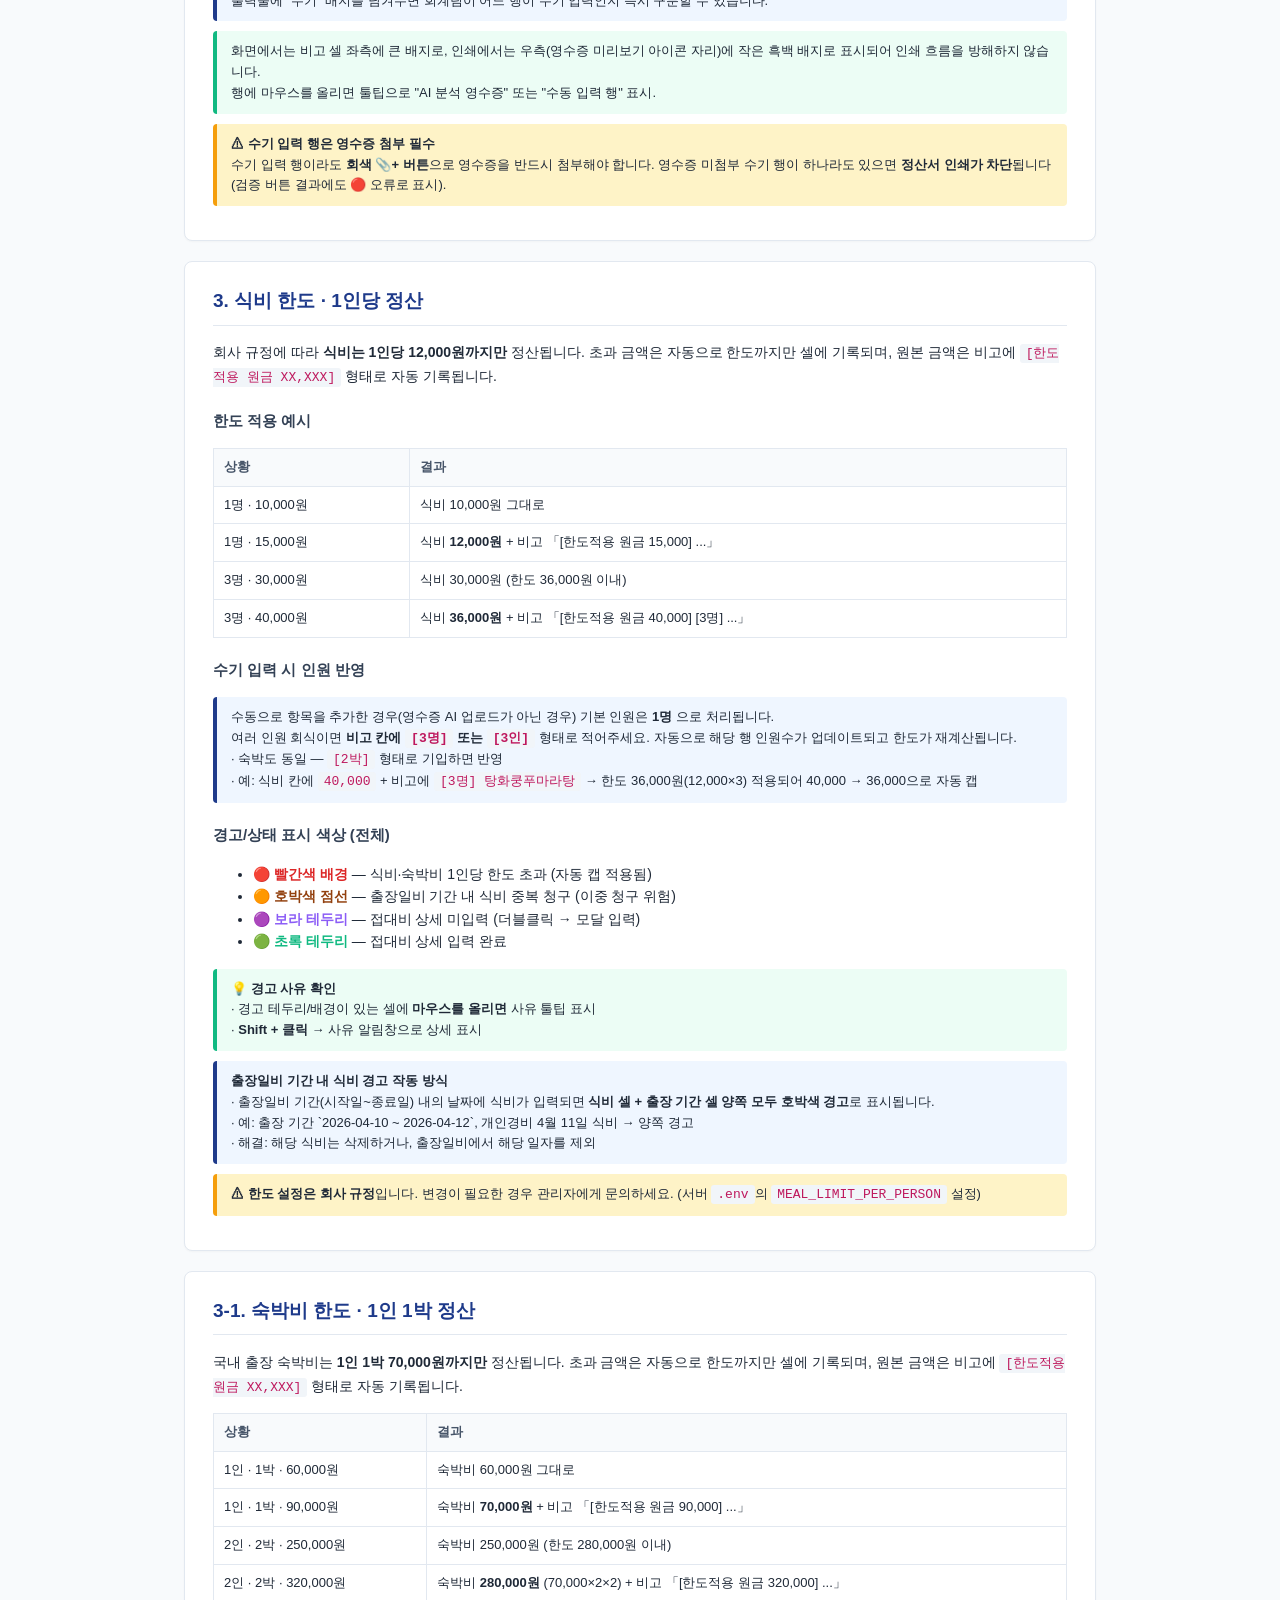
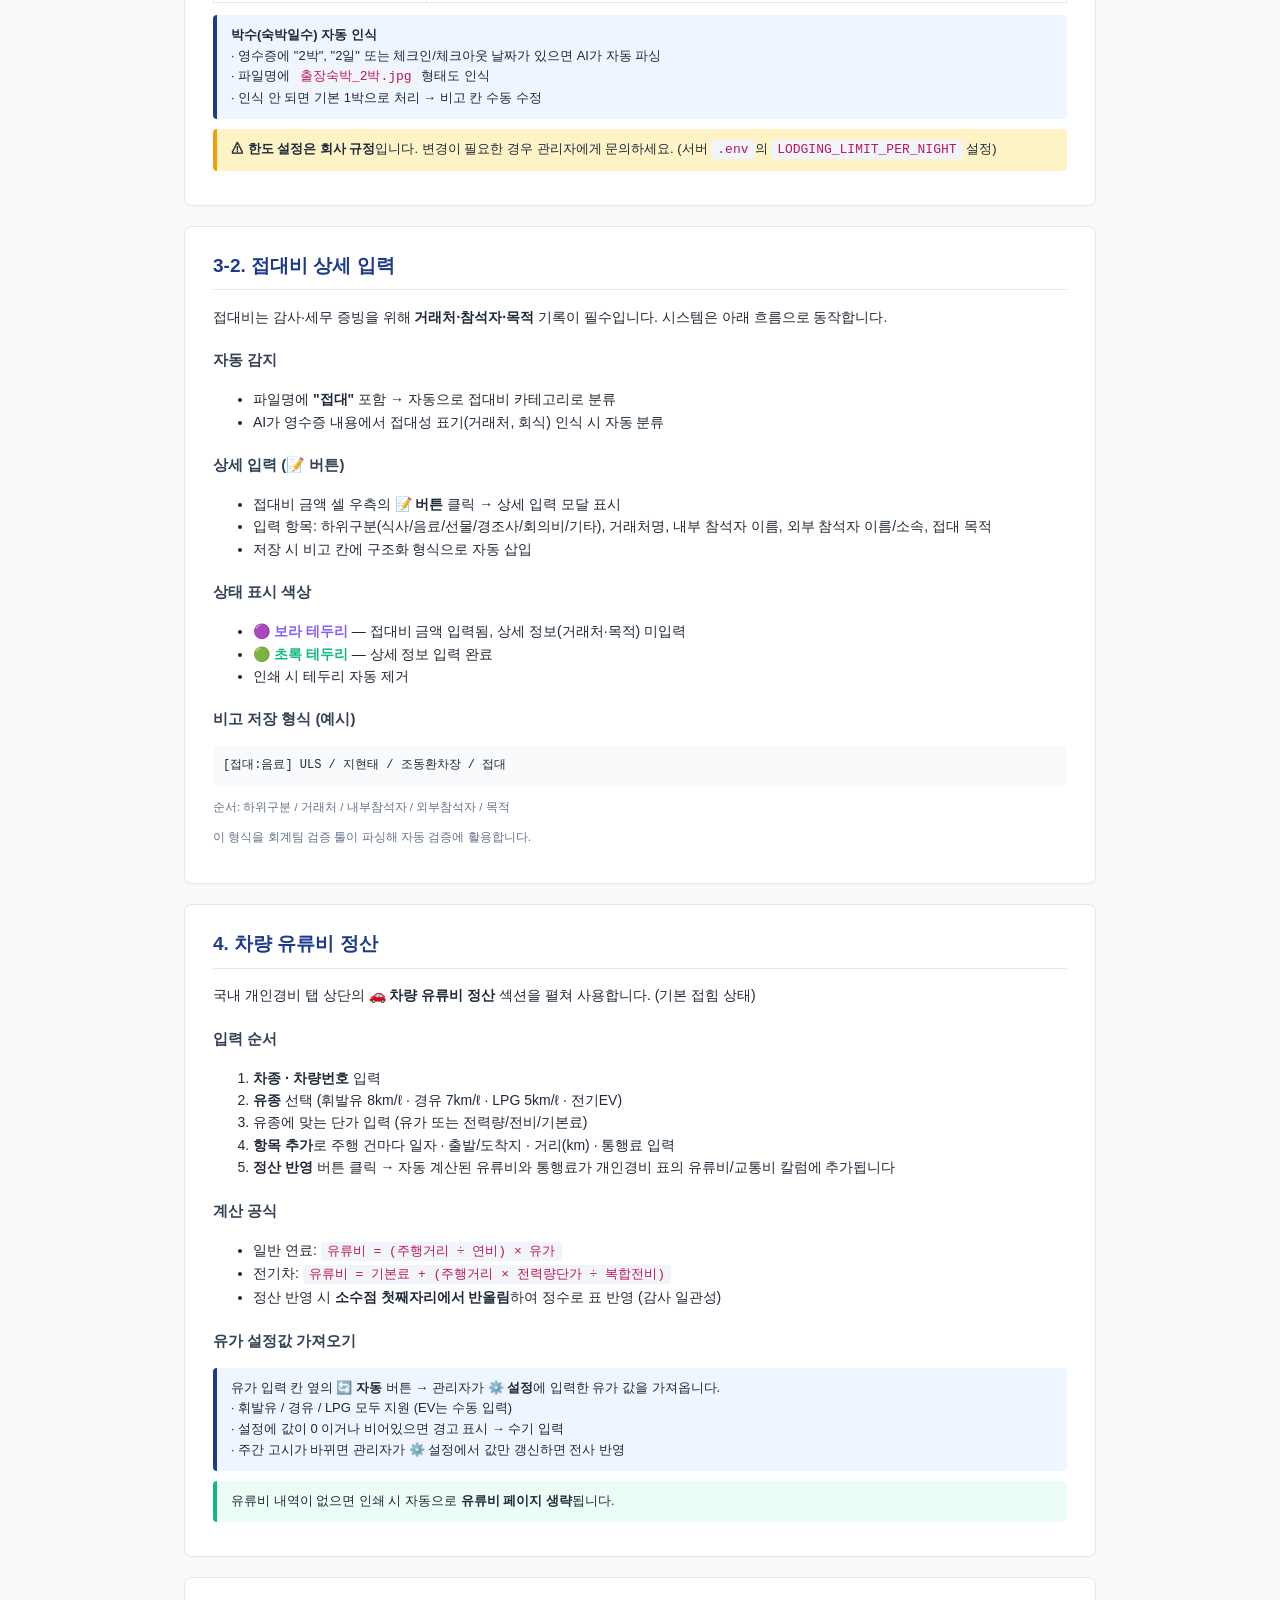
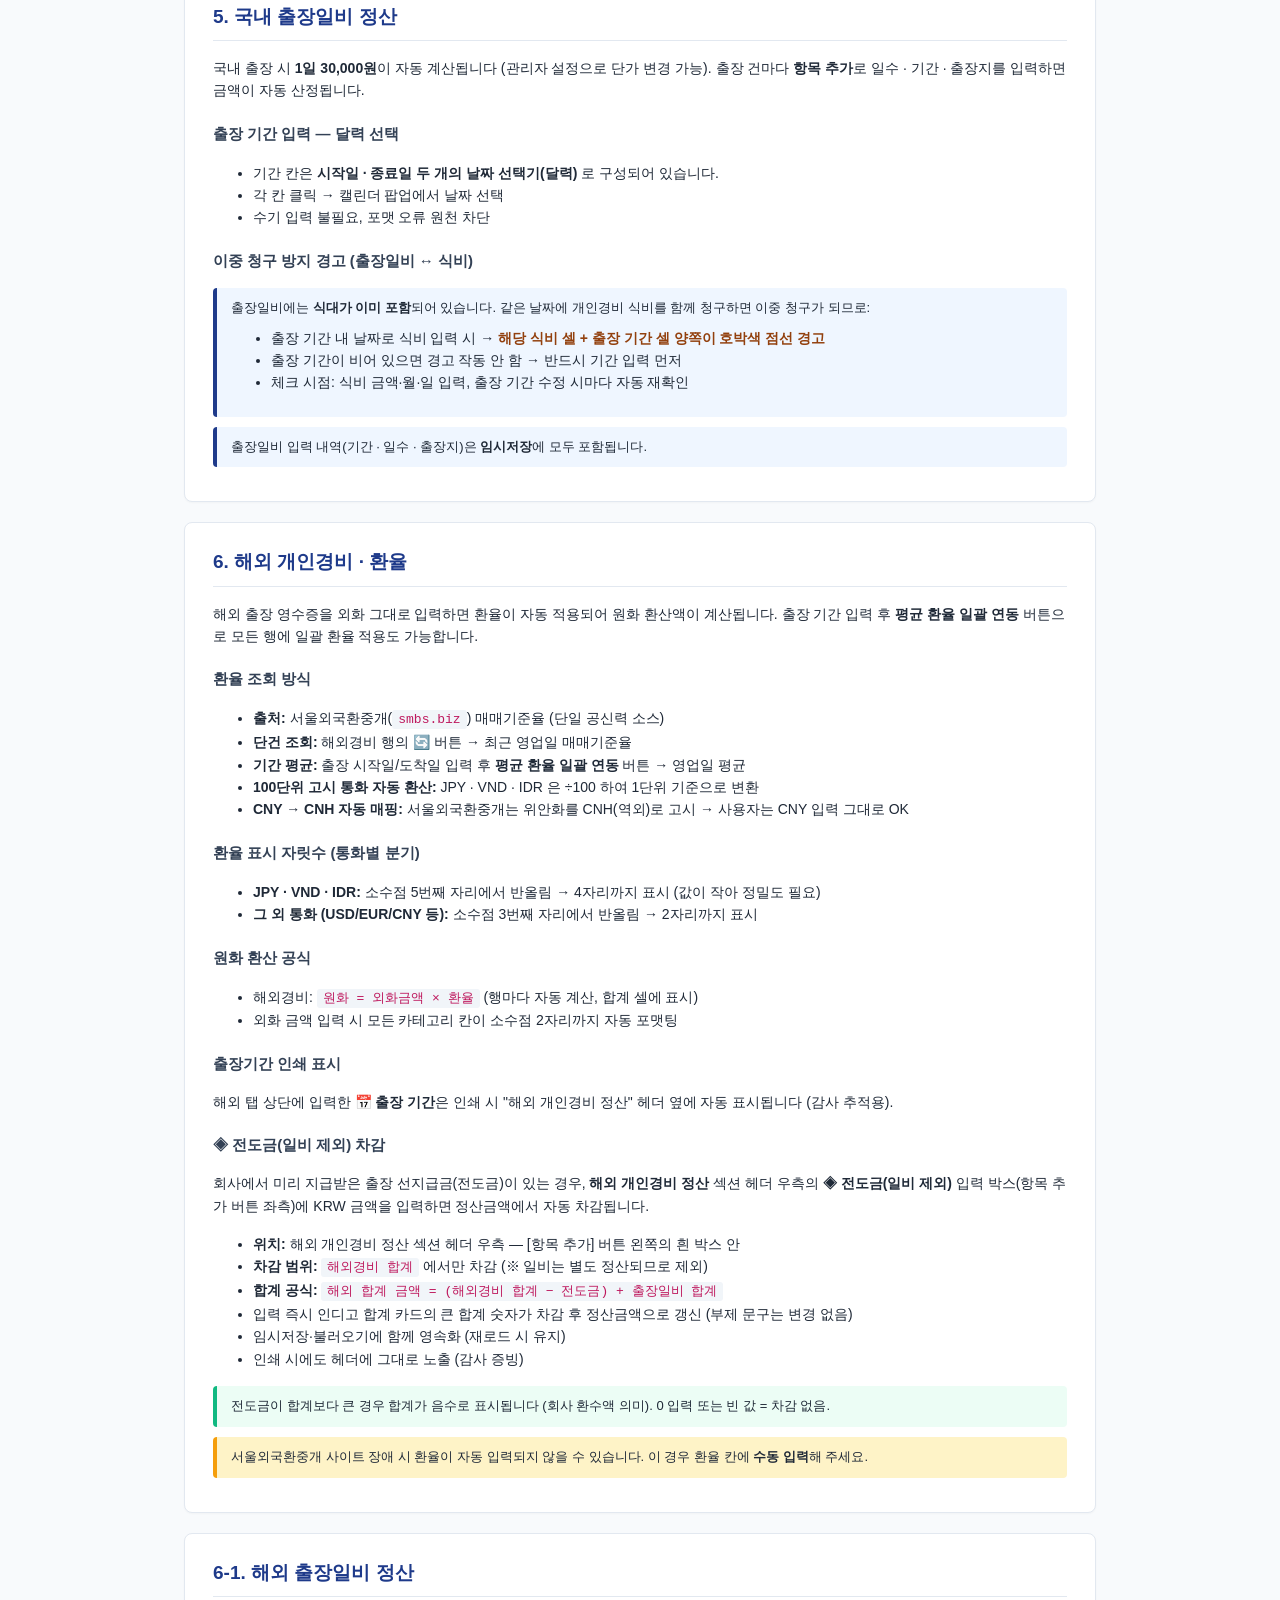
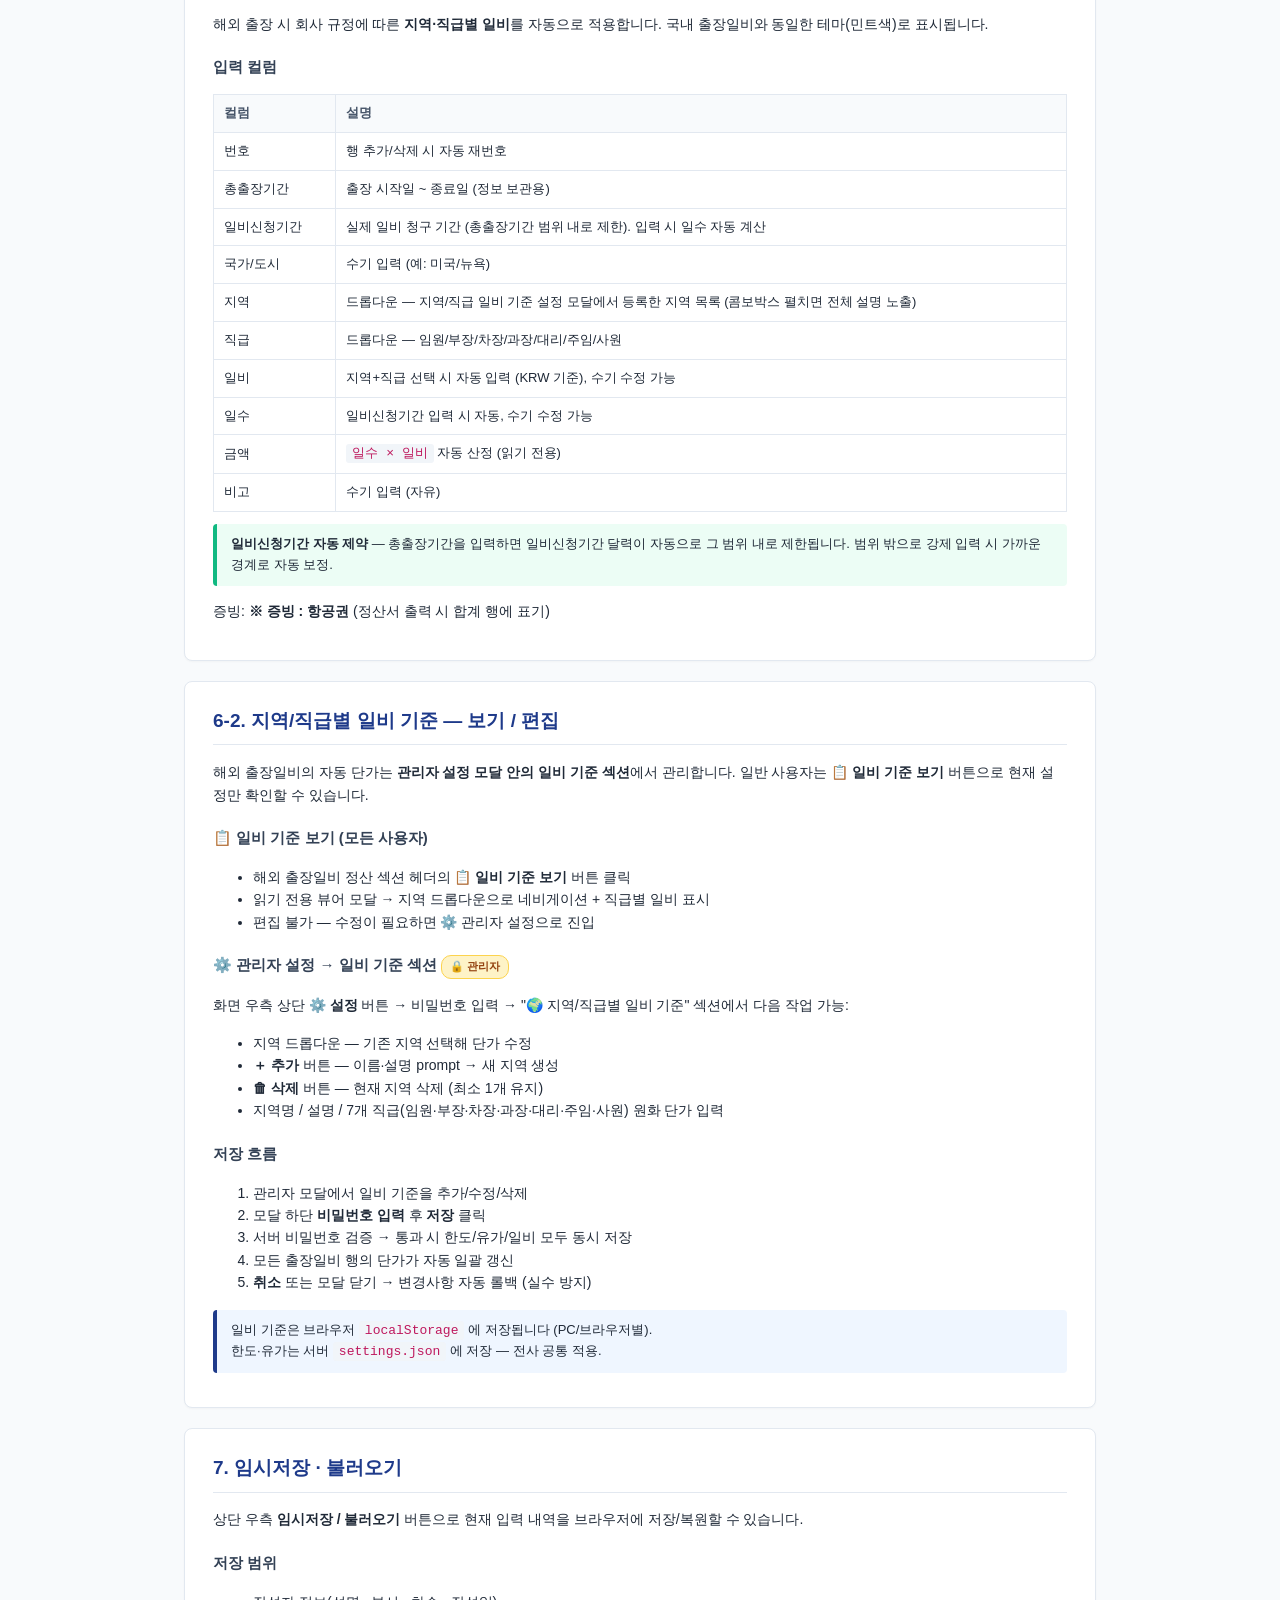
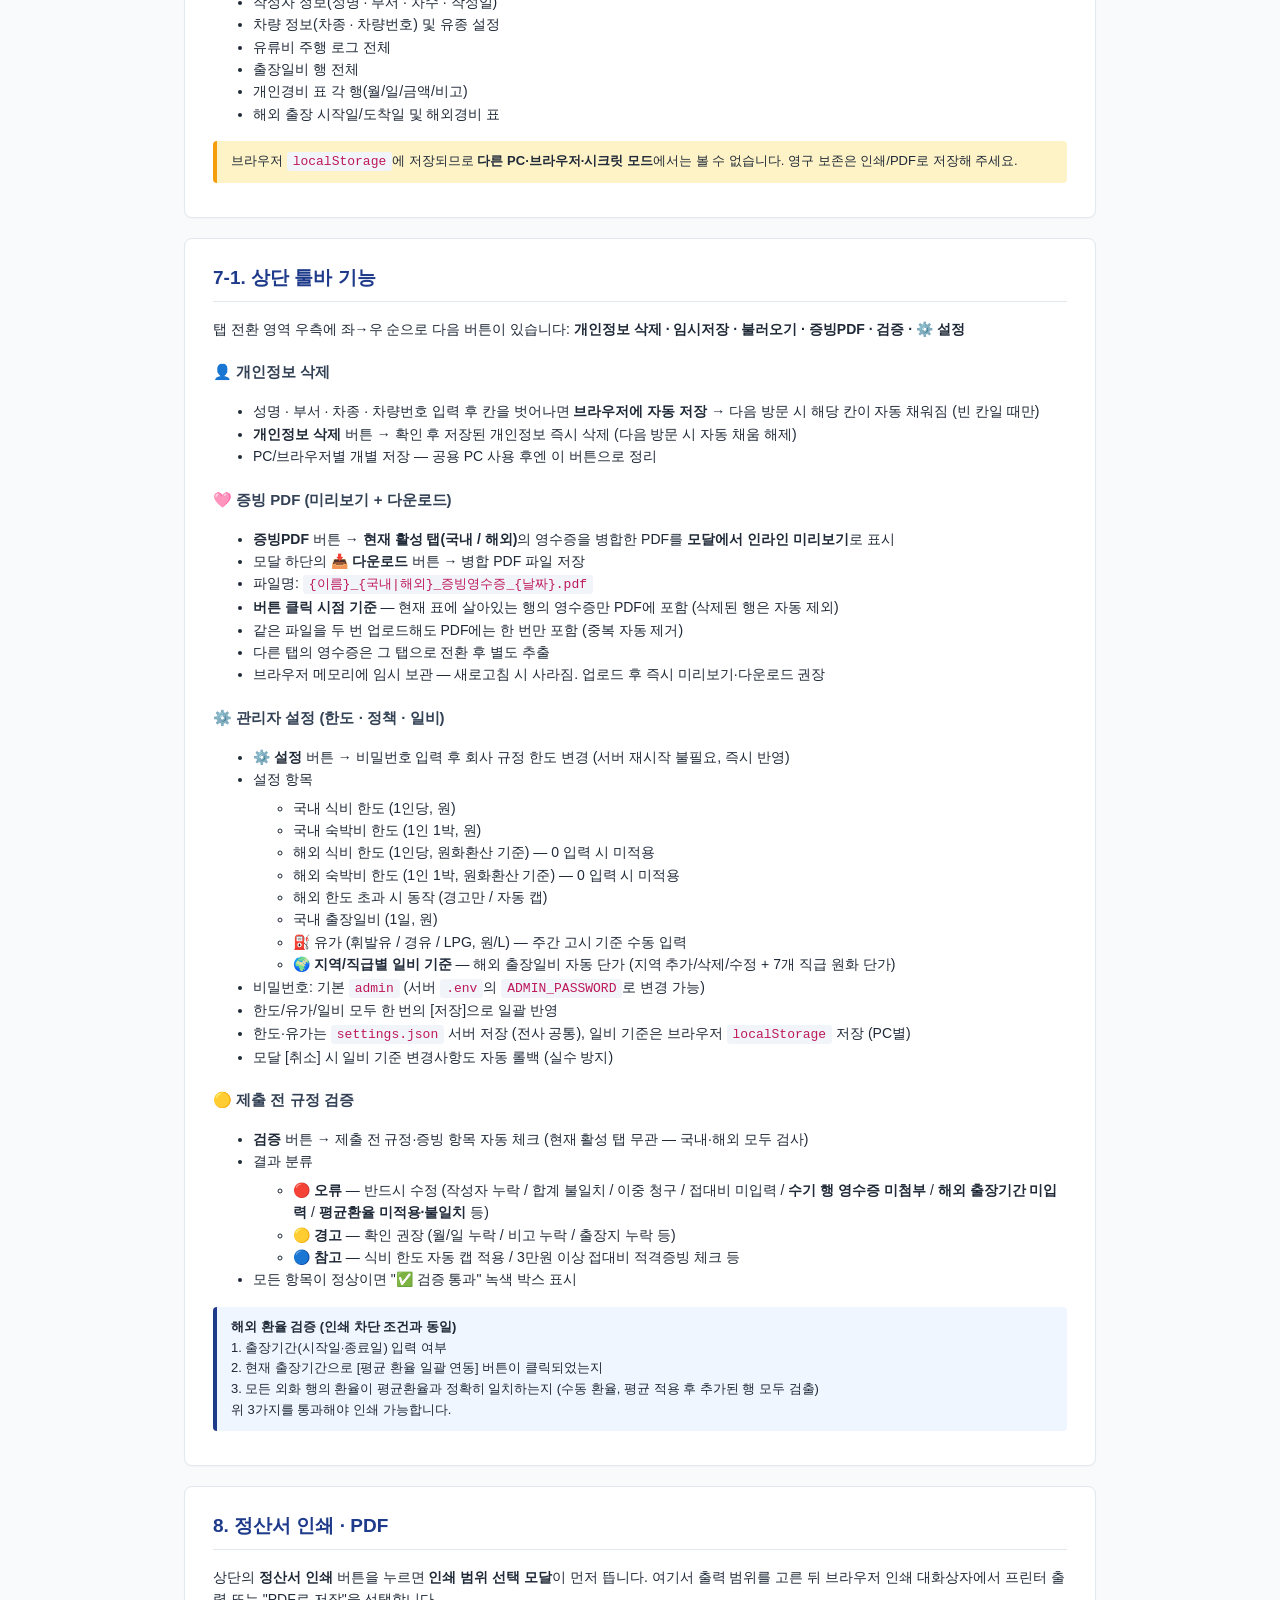
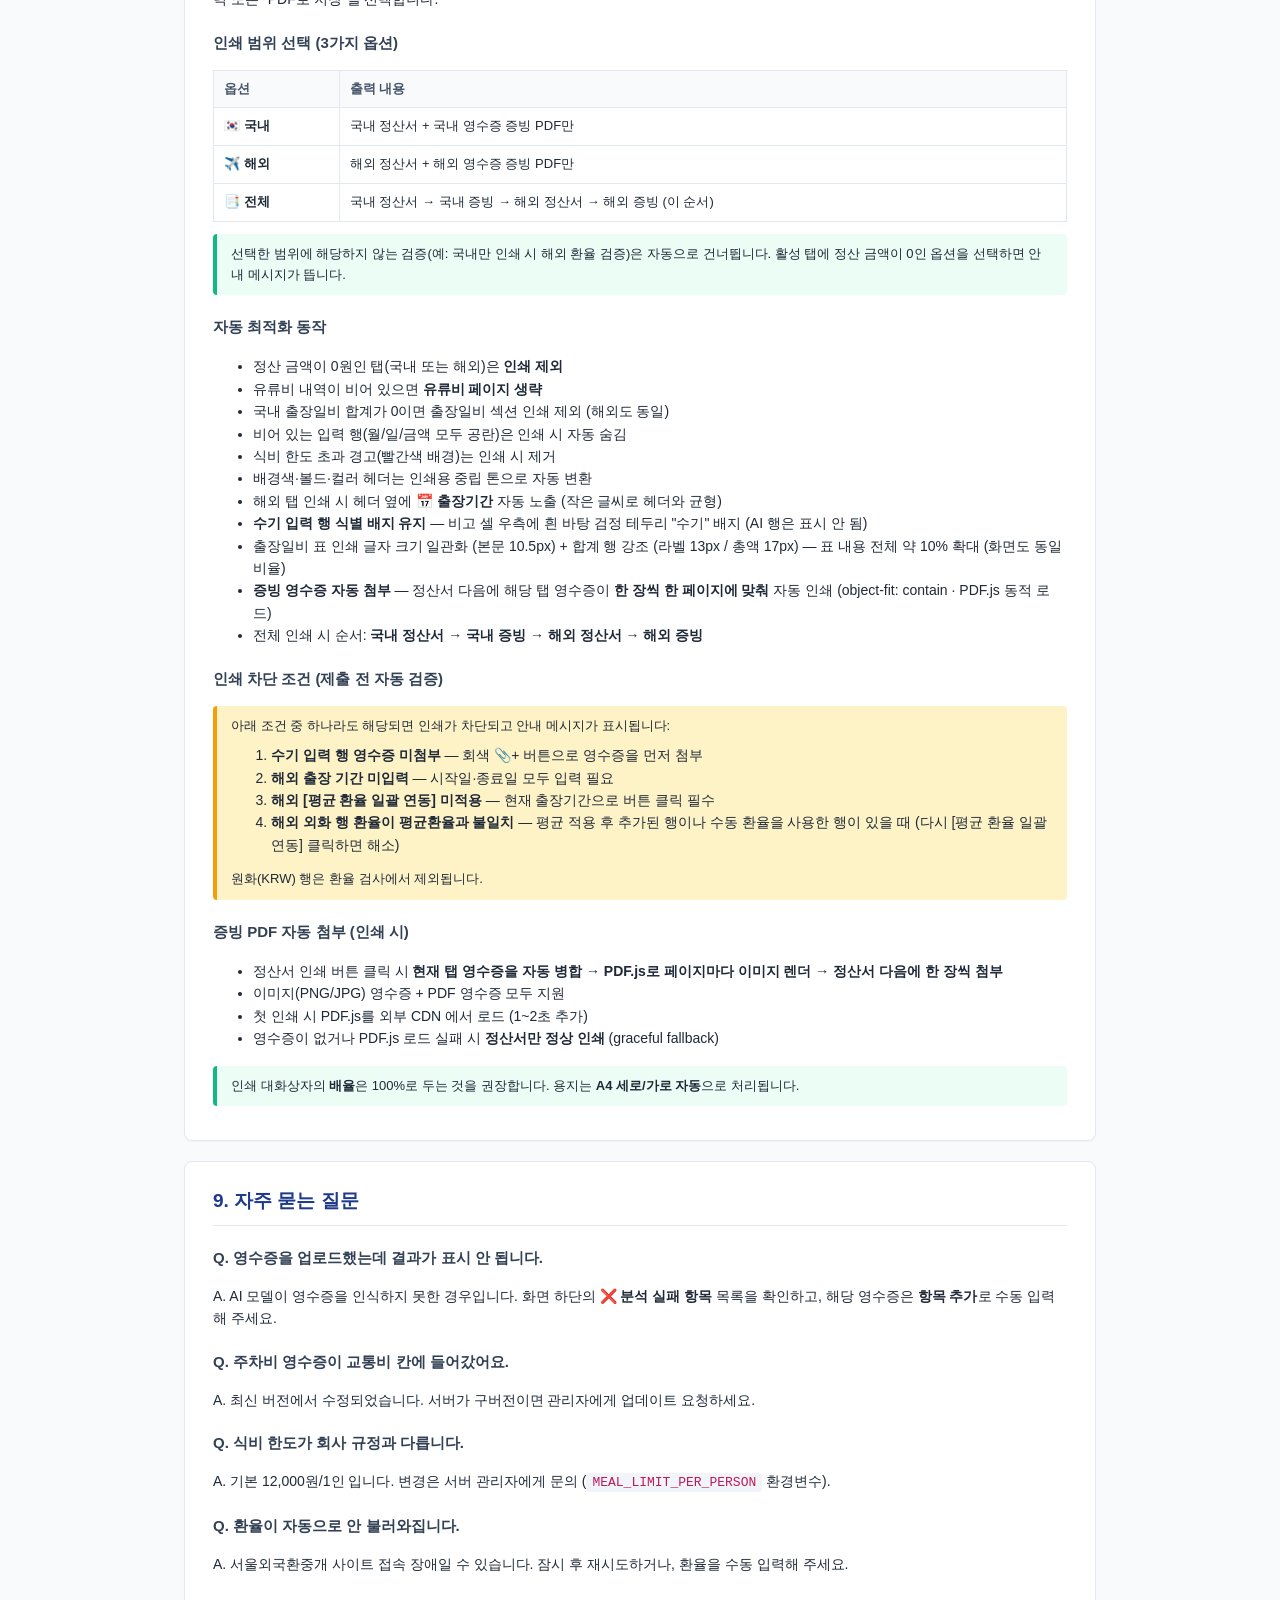
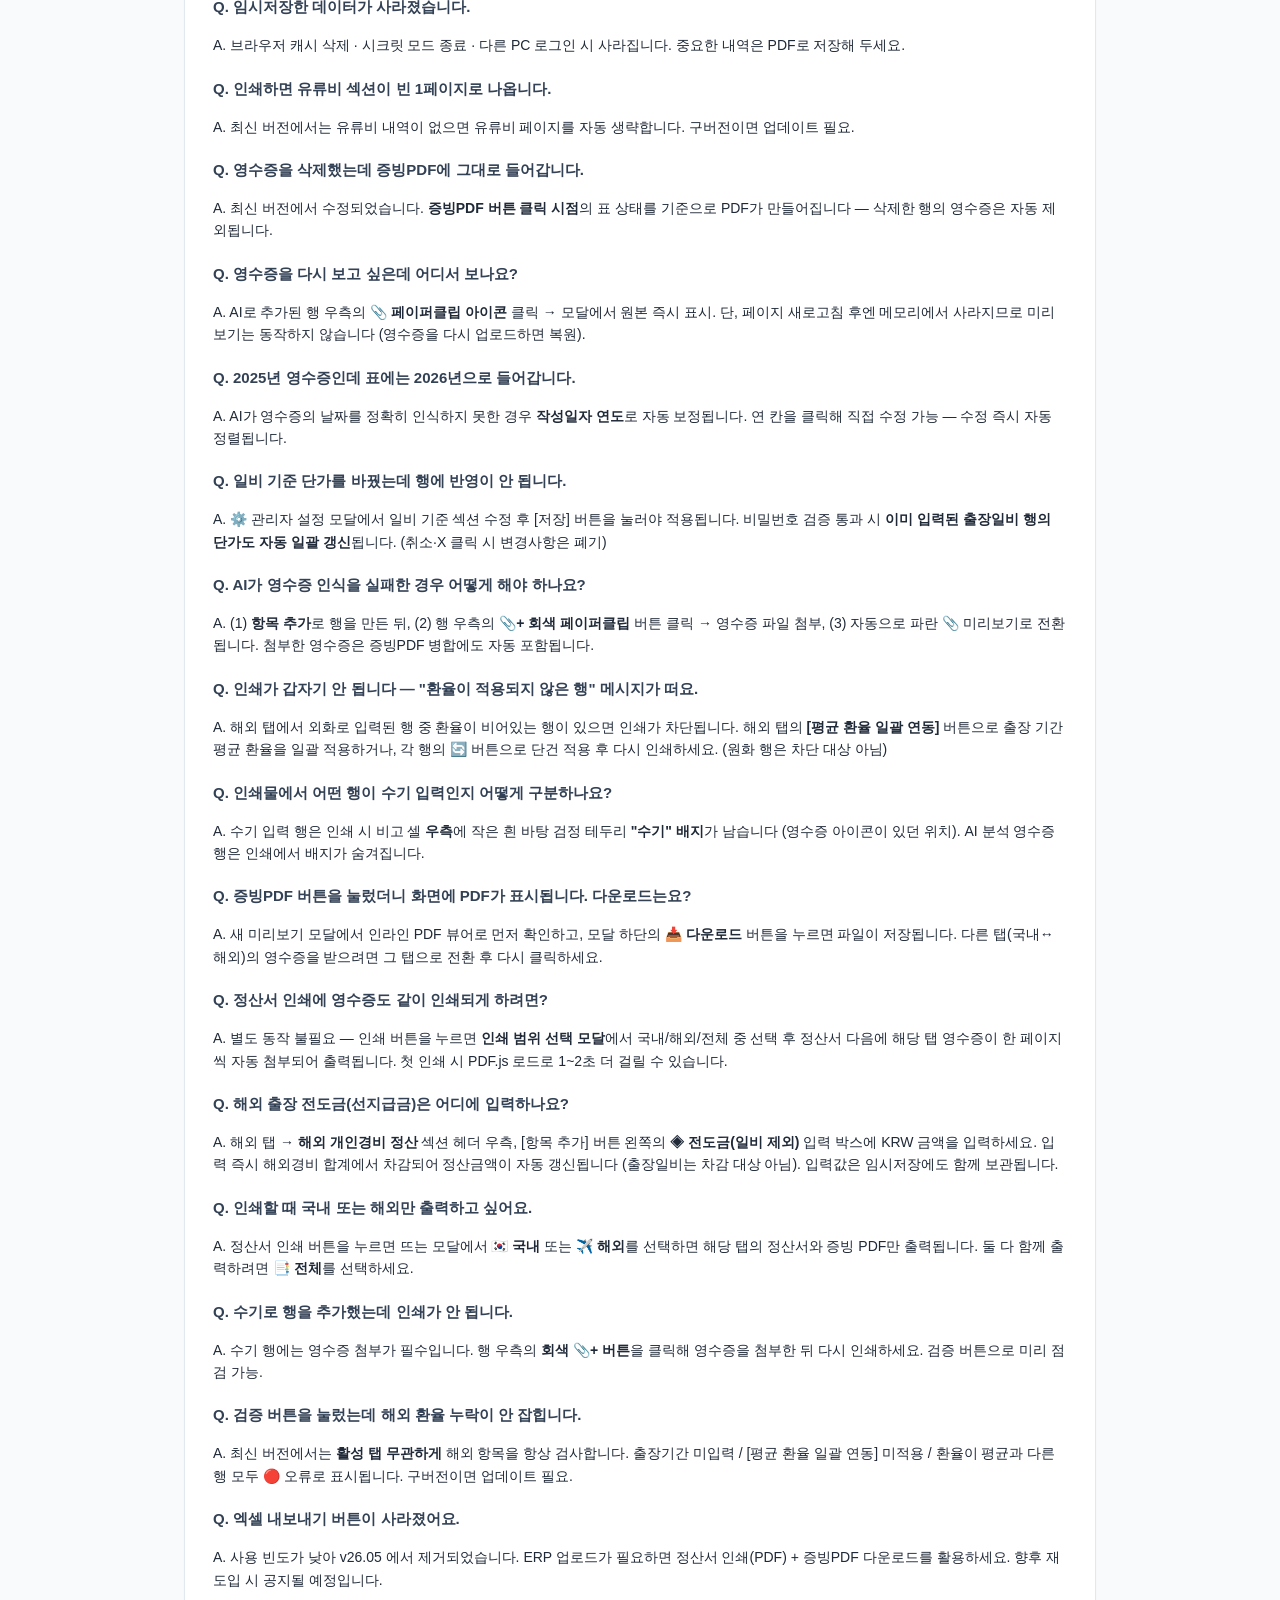
==== commit cdb75d95: "feat: 해외 전도금(일비 제외) 차감 입력 - 해외 개인경비 정산 섹션 헤더 우측, [항목 추가] 버튼 왼쪽에   '◈ 전도금(일비 제외) ₩ ___' 입력 박스 추가   · " ====
--- a/templates/guide.html
+++ b/templates/guide.html
@@ -40,7 +40,7 @@
 
 <header>
   <h1>📖 MAK 경비정산서 사용자 가이드</h1>
-  <div class="sub">Expense Management Report System · 최종 업데이트 2026-05-06 (rev. 3)</div>
+  <div class="sub">Expense Management Report System · 최종 업데이트 2026-05-07 (rev. 4)</div>
 </header>
 
 <a href="/" class="back-btn">← 정산서로 돌아가기</a>
@@ -454,6 +454,20 @@
   <h3>출장기간 인쇄 표시</h3>
   <p>해외 탭 상단에 입력한 <b>📅 출장 기간</b>은 인쇄 시 "해외 개인경비 정산" 헤더 옆에 자동 표시됩니다 (감사 추적용).</p>
 
+  <h3>◈ 전도금(일비 제외) 차감</h3>
+  <p>회사에서 미리 지급받은 출장 선지급금(전도금)이 있는 경우, <b>해외 개인경비 정산</b> 섹션 헤더 우측의 <b>◈ 전도금(일비 제외)</b> 입력 박스(항목 추가 버튼 좌측)에 KRW 금액을 입력하면 정산금액에서 자동 차감됩니다.</p>
+  <ul>
+    <li><b>위치:</b> 해외 개인경비 정산 섹션 헤더 우측 — [항목 추가] 버튼 왼쪽의 흰 박스 안</li>
+    <li><b>차감 범위:</b> <code>해외경비 합계</code> 에서만 차감 (※ 일비는 별도 정산되므로 제외)</li>
+    <li><b>합계 공식:</b> <code>해외 합계 금액 = (해외경비 합계 − 전도금) + 출장일비 합계</code></li>
+    <li>입력 즉시 인디고 합계 카드의 큰 합계 숫자가 차감 후 정산금액으로 갱신 (부제 문구는 변경 없음)</li>
+    <li>임시저장·불러오기에 함께 영속화 (재로드 시 유지)</li>
+    <li>인쇄 시에도 헤더에 그대로 노출 (감사 증빙)</li>
+  </ul>
+  <div class="tip">
+    전도금이 합계보다 큰 경우 합계가 음수로 표시됩니다 (회사 환수액 의미). 0 입력 또는 빈 값 = 차감 없음.
+  </div>
+
   <div class="warn">
     서울외국환중개 사이트 장애 시 환율이 자동 입력되지 않을 수 있습니다. 이 경우 환율 칸에 <b>수동 입력</b>해 주세요.
   </div>
@@ -606,7 +620,18 @@
 
 <section id="print">
   <h2>8. 정산서 인쇄 · PDF</h2>
-  <p>상단의 <b>정산서 인쇄</b> 버튼 → 브라우저 인쇄 대화상자에서 프린터 출력 또는 "PDF로 저장" 선택.</p>
+  <p>상단의 <b>정산서 인쇄</b> 버튼을 누르면 <b>인쇄 범위 선택 모달</b>이 먼저 뜹니다. 여기서 출력 범위를 고른 뒤 브라우저 인쇄 대화상자에서 프린터 출력 또는 "PDF로 저장"을 선택합니다.</p>
+
+  <h3>인쇄 범위 선택 (3가지 옵션)</h3>
+  <table>
+    <tr><th>옵션</th><th>출력 내용</th></tr>
+    <tr><td>🇰🇷 <b>국내</b></td><td>국내 정산서 + 국내 영수증 증빙 PDF만</td></tr>
+    <tr><td>✈️ <b>해외</b></td><td>해외 정산서 + 해외 영수증 증빙 PDF만</td></tr>
+    <tr><td>📑 <b>전체</b></td><td>국내 정산서 → 국내 증빙 → 해외 정산서 → 해외 증빙 (이 순서)</td></tr>
+  </table>
+  <div class="tip">
+    선택한 범위에 해당하지 않는 검증(예: 국내만 인쇄 시 해외 환율 검증)은 자동으로 건너뜁니다. 활성 탭에 정산 금액이 0인 옵션을 선택하면 안내 메시지가 뜹니다.
+  </div>
 
   <h3>자동 최적화 동작</h3>
   <ul>
@@ -618,8 +643,9 @@
     <li>배경색·볼드·컬러 헤더는 인쇄용 중립 톤으로 자동 변환</li>
     <li>해외 탭 인쇄 시 헤더 옆에 <b>📅 출장기간</b> 자동 노출 (작은 글씨로 헤더와 균형)</li>
     <li><b>수기 입력 행 식별 배지 유지</b> — 비고 셀 우측에 흰 바탕 검정 테두리 "수기" 배지 (AI 행은 표시 안 됨)</li>
-    <li>출장일비 표 인쇄 글자 크기 일관화 (본문 9.5px) + 합계 행 강조 (라벨 11.5px / 총액 15px)</li>
-    <li><b>증빙 영수증 자동 첨부</b> — 정산서 마지막 페이지 다음에 현재 탭 영수증이 한 장씩 자동 인쇄 (PDF.js 동적 로드)</li>
+    <li>출장일비 표 인쇄 글자 크기 일관화 (본문 10.5px) + 합계 행 강조 (라벨 13px / 총액 17px) — 표 내용 전체 약 10% 확대 (화면도 동일 비율)</li>
+    <li><b>증빙 영수증 자동 첨부</b> — 정산서 다음에 해당 탭 영수증이 <b>한 장씩 한 페이지에 맞춰</b> 자동 인쇄 (object-fit: contain · PDF.js 동적 로드)</li>
+    <li>전체 인쇄 시 순서: <b>국내 정산서 → 국내 증빙 → 해외 정산서 → 해외 증빙</b></li>
   </ul>
 
   <h3>인쇄 차단 조건 (제출 전 자동 검증)</h3>
@@ -693,7 +719,13 @@
   <p>A. 새 미리보기 모달에서 인라인 PDF 뷰어로 먼저 확인하고, 모달 하단의 <b>📥 다운로드</b> 버튼을 누르면 파일이 저장됩니다. 다른 탭(국내↔해외)의 영수증을 받으려면 그 탭으로 전환 후 다시 클릭하세요.</p>
 
   <h3>Q. 정산서 인쇄에 영수증도 같이 인쇄되게 하려면?</h3>
-  <p>A. 별도 동작 불필요 — 인쇄 버튼을 누르면 <b>현재 탭의 영수증이 정산서 마지막 페이지 다음에 자동 첨부</b>되어 함께 출력됩니다. 첫 인쇄 시 PDF.js 로드로 1~2초 더 걸릴 수 있습니다.</p>
+  <p>A. 별도 동작 불필요 — 인쇄 버튼을 누르면 <b>인쇄 범위 선택 모달</b>에서 국내/해외/전체 중 선택 후 정산서 다음에 해당 탭 영수증이 한 페이지씩 자동 첨부되어 출력됩니다. 첫 인쇄 시 PDF.js 로드로 1~2초 더 걸릴 수 있습니다.</p>
+
+  <h3>Q. 해외 출장 전도금(선지급금)은 어디에 입력하나요?</h3>
+  <p>A. 해외 탭 → <b>해외 개인경비 정산</b> 섹션 헤더 우측, [항목 추가] 버튼 왼쪽의 <b>◈ 전도금(일비 제외)</b> 입력 박스에 KRW 금액을 입력하세요. 입력 즉시 해외경비 합계에서 차감되어 정산금액이 자동 갱신됩니다 (출장일비는 차감 대상 아님). 입력값은 임시저장에도 함께 보관됩니다.</p>
+
+  <h3>Q. 인쇄할 때 국내 또는 해외만 출력하고 싶어요.</h3>
+  <p>A. 정산서 인쇄 버튼을 누르면 뜨는 모달에서 <b>🇰🇷 국내</b> 또는 <b>✈️ 해외</b>를 선택하면 해당 탭의 정산서와 증빙 PDF만 출력됩니다. 둘 다 함께 출력하려면 <b>📑 전체</b>를 선택하세요.</p>
 
   <h3>Q. 수기로 행을 추가했는데 인쇄가 안 됩니다.</h3>
   <p>A. 수기 행에는 영수증 첨부가 필수입니다. 행 우측의 <b>회색 📎+ 버튼</b>을 클릭해 영수증을 첨부한 뒤 다시 인쇄하세요. 검증 버튼으로 미리 점검 가능.</p>
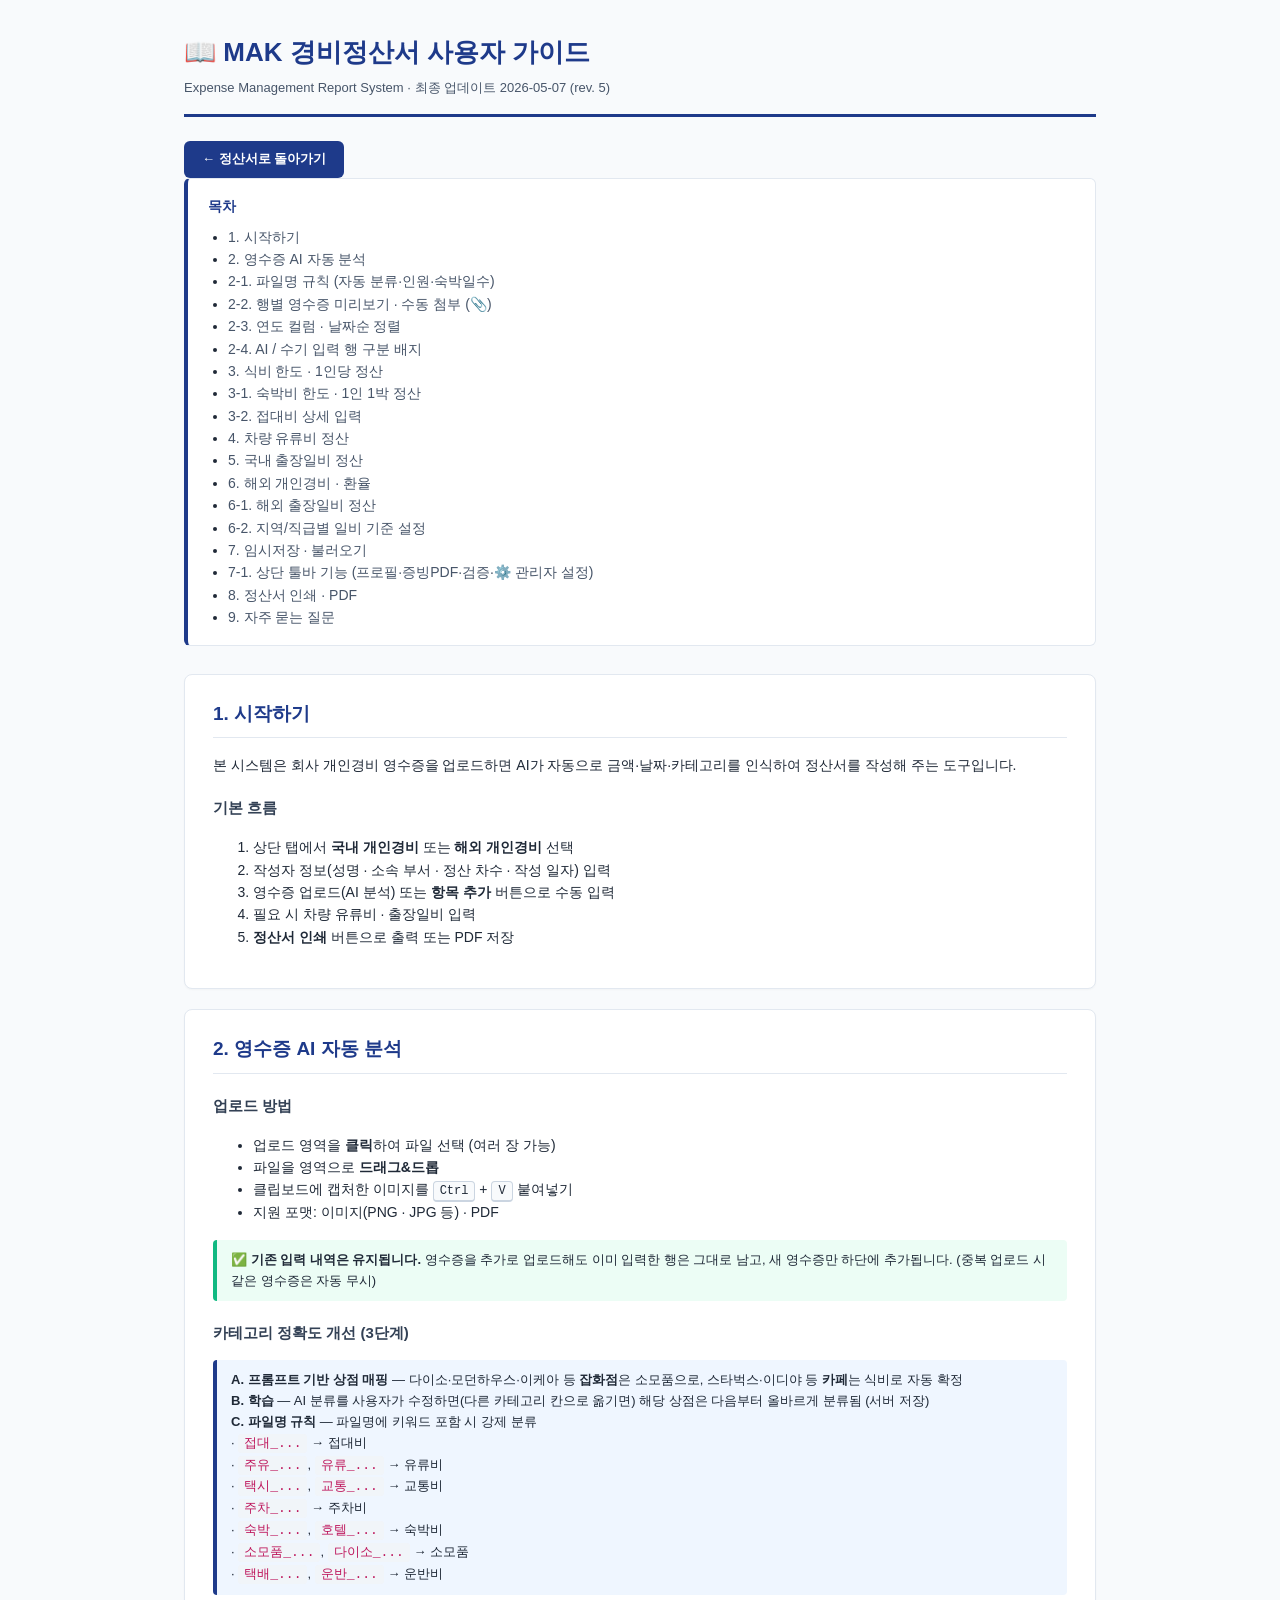
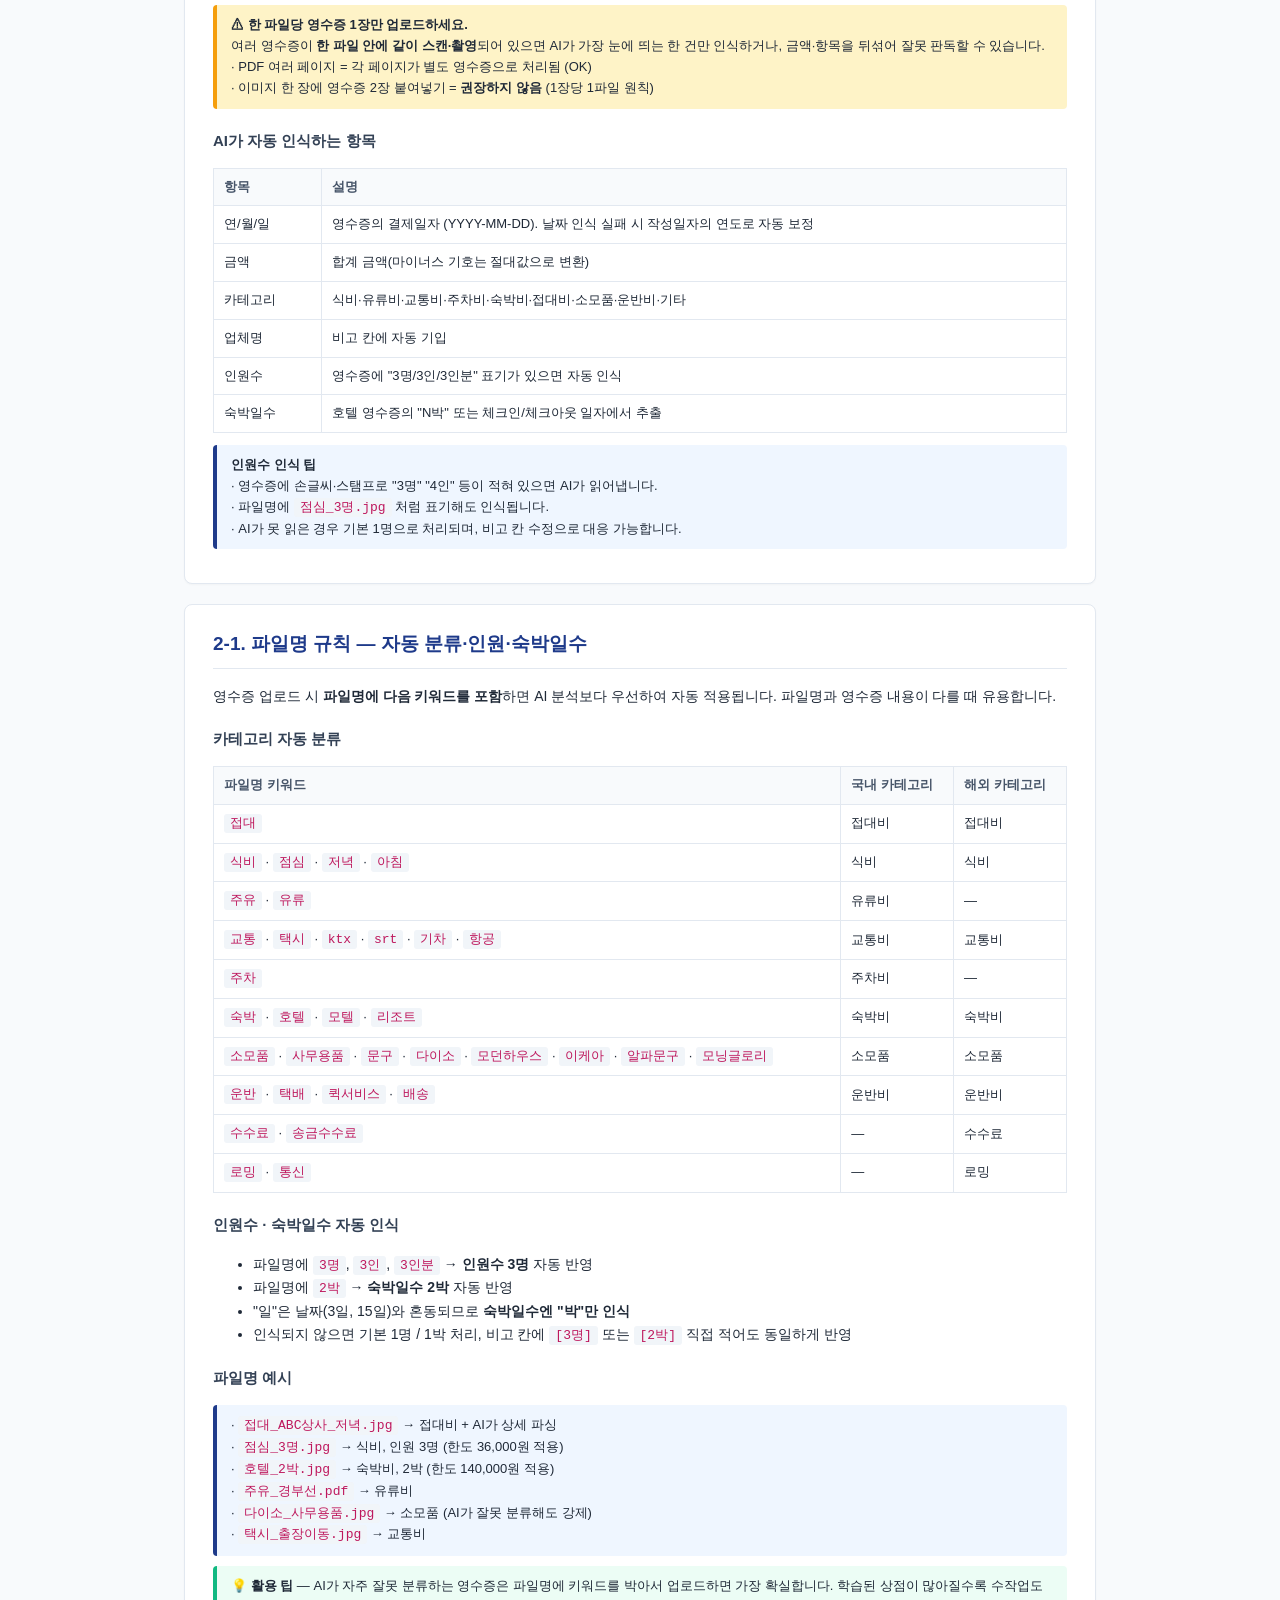
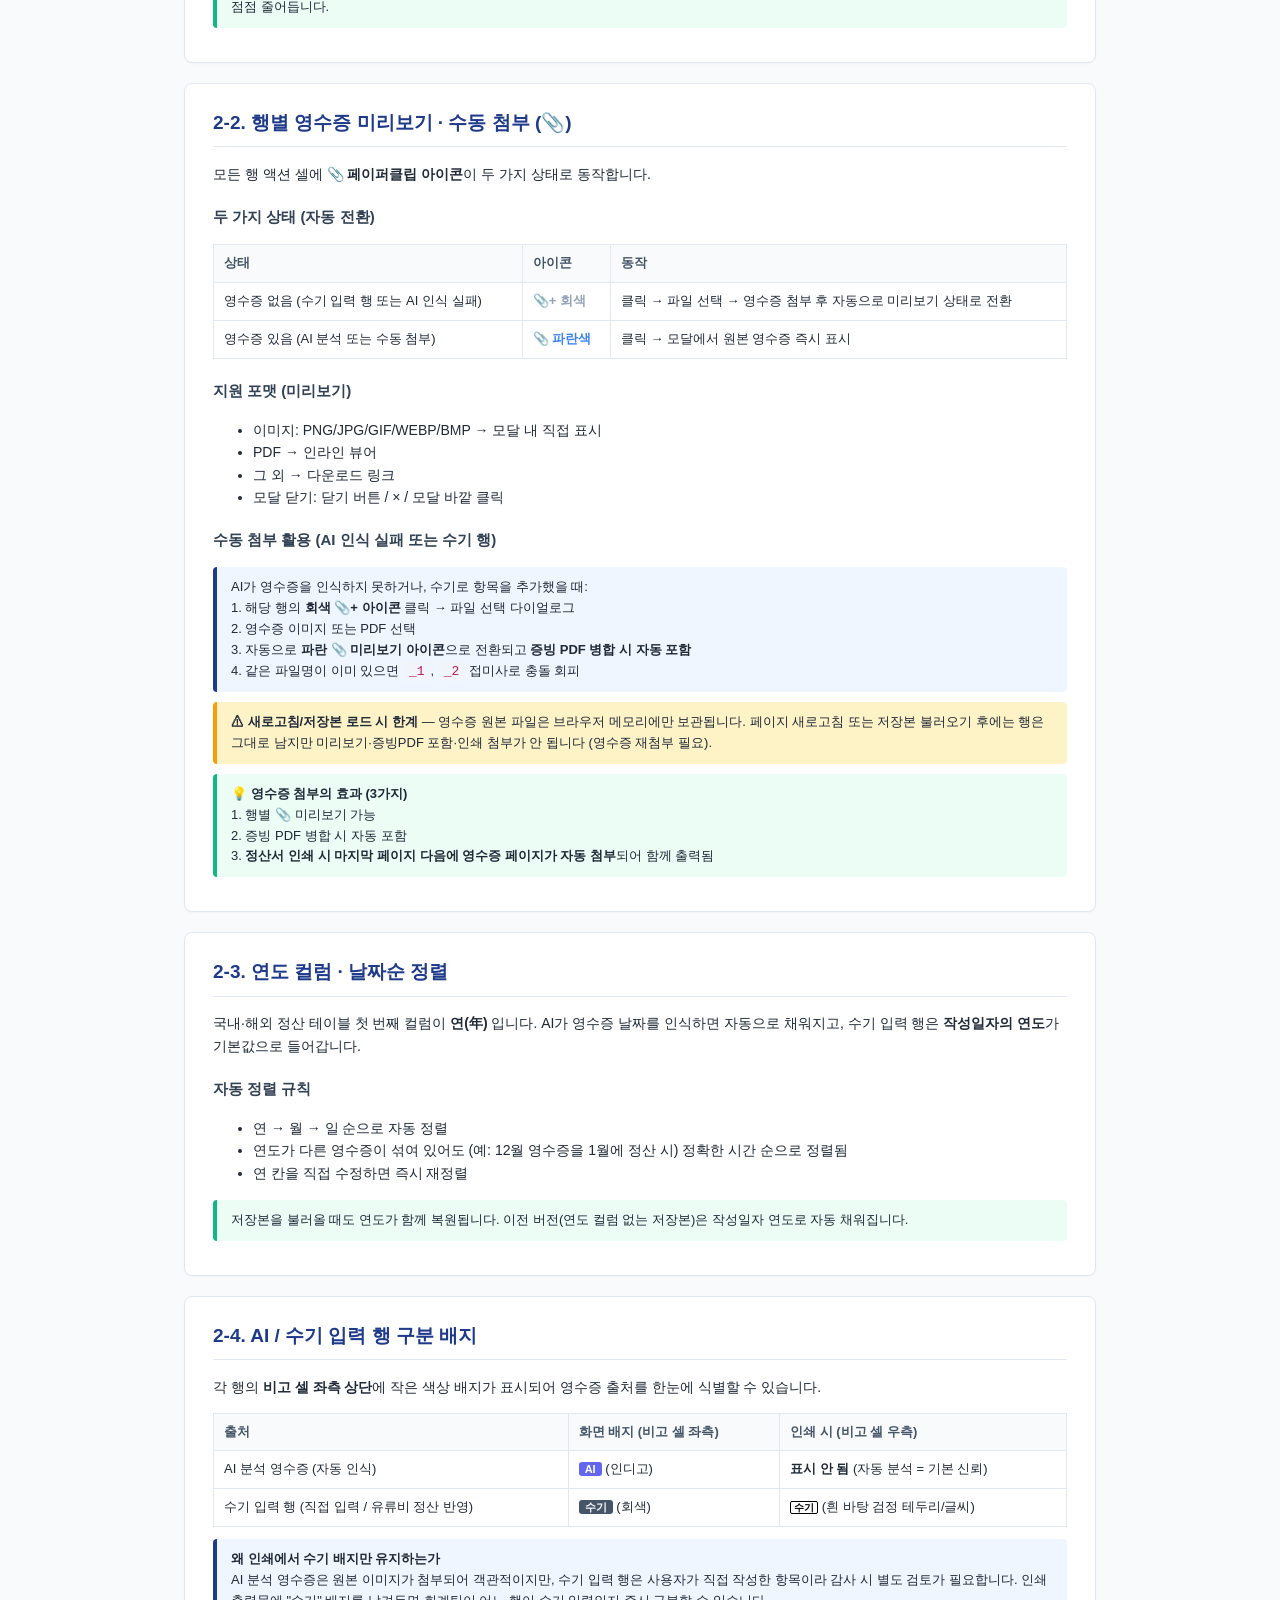
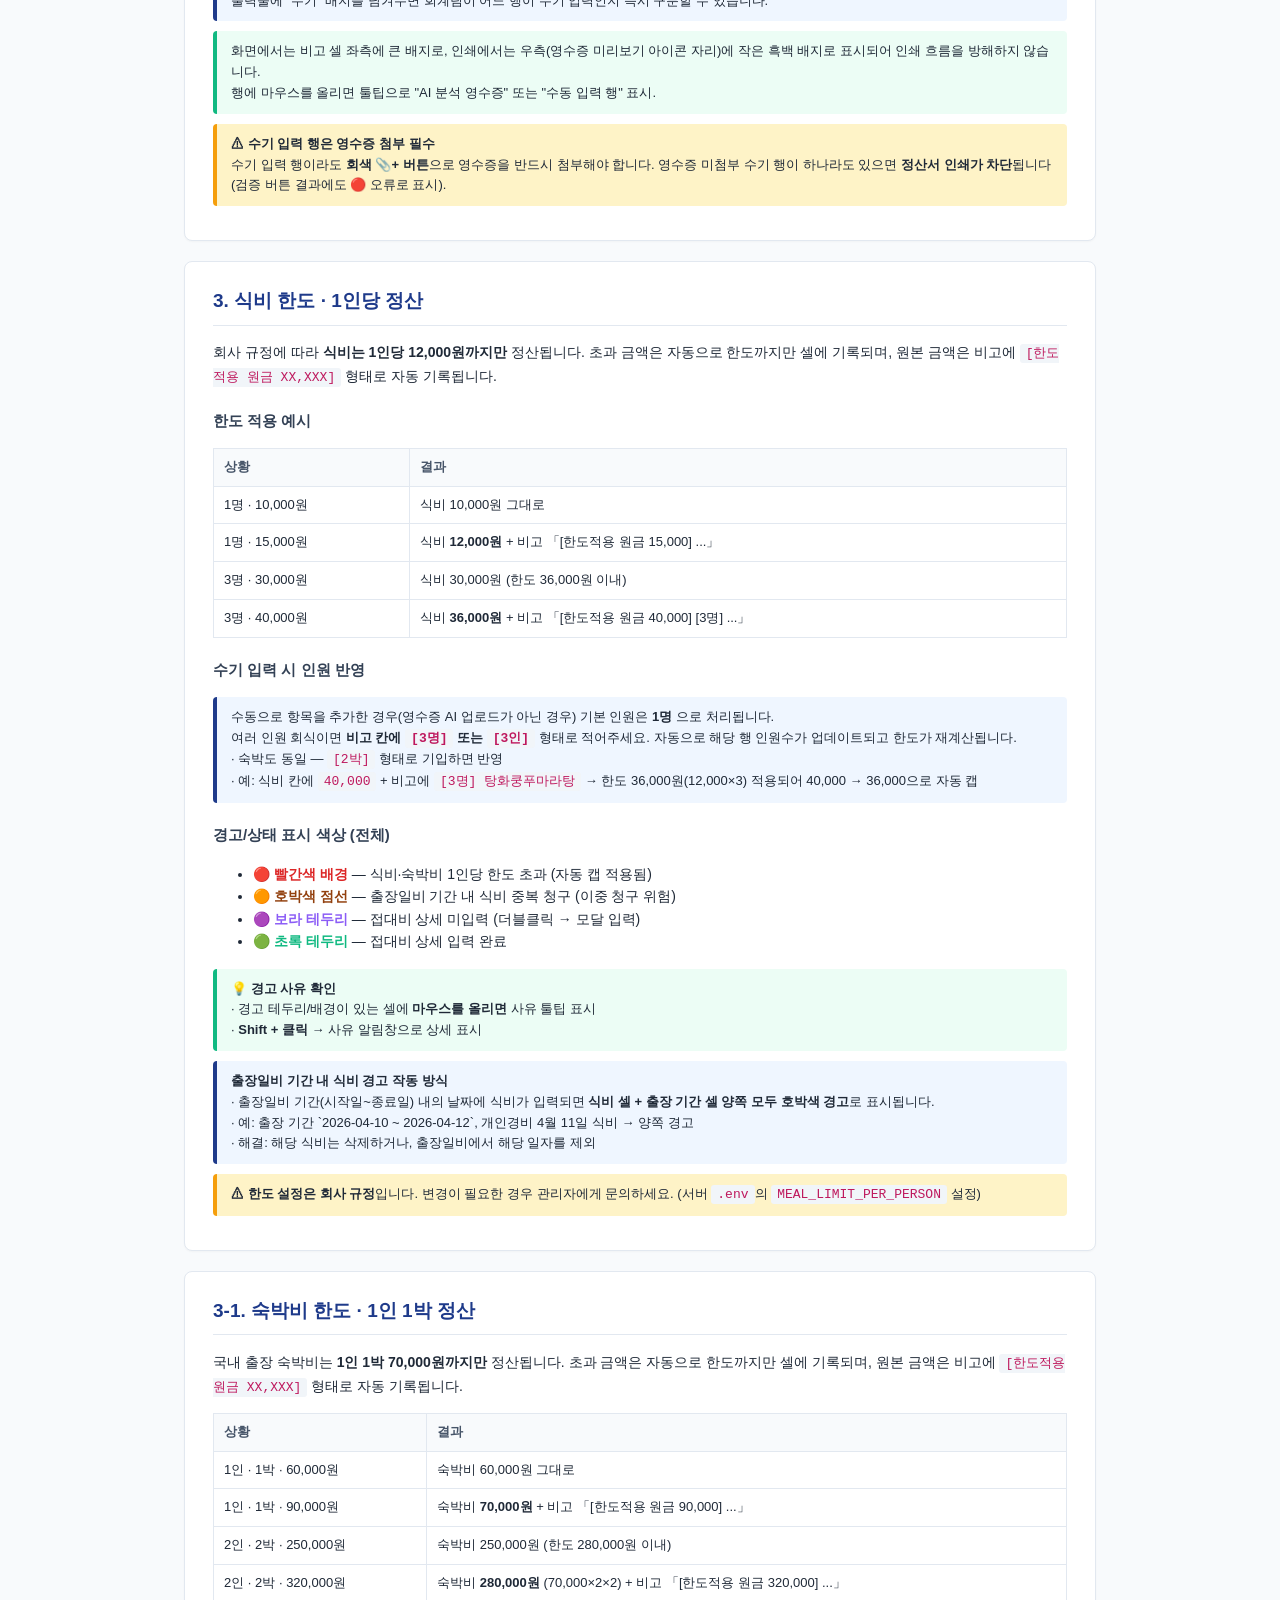
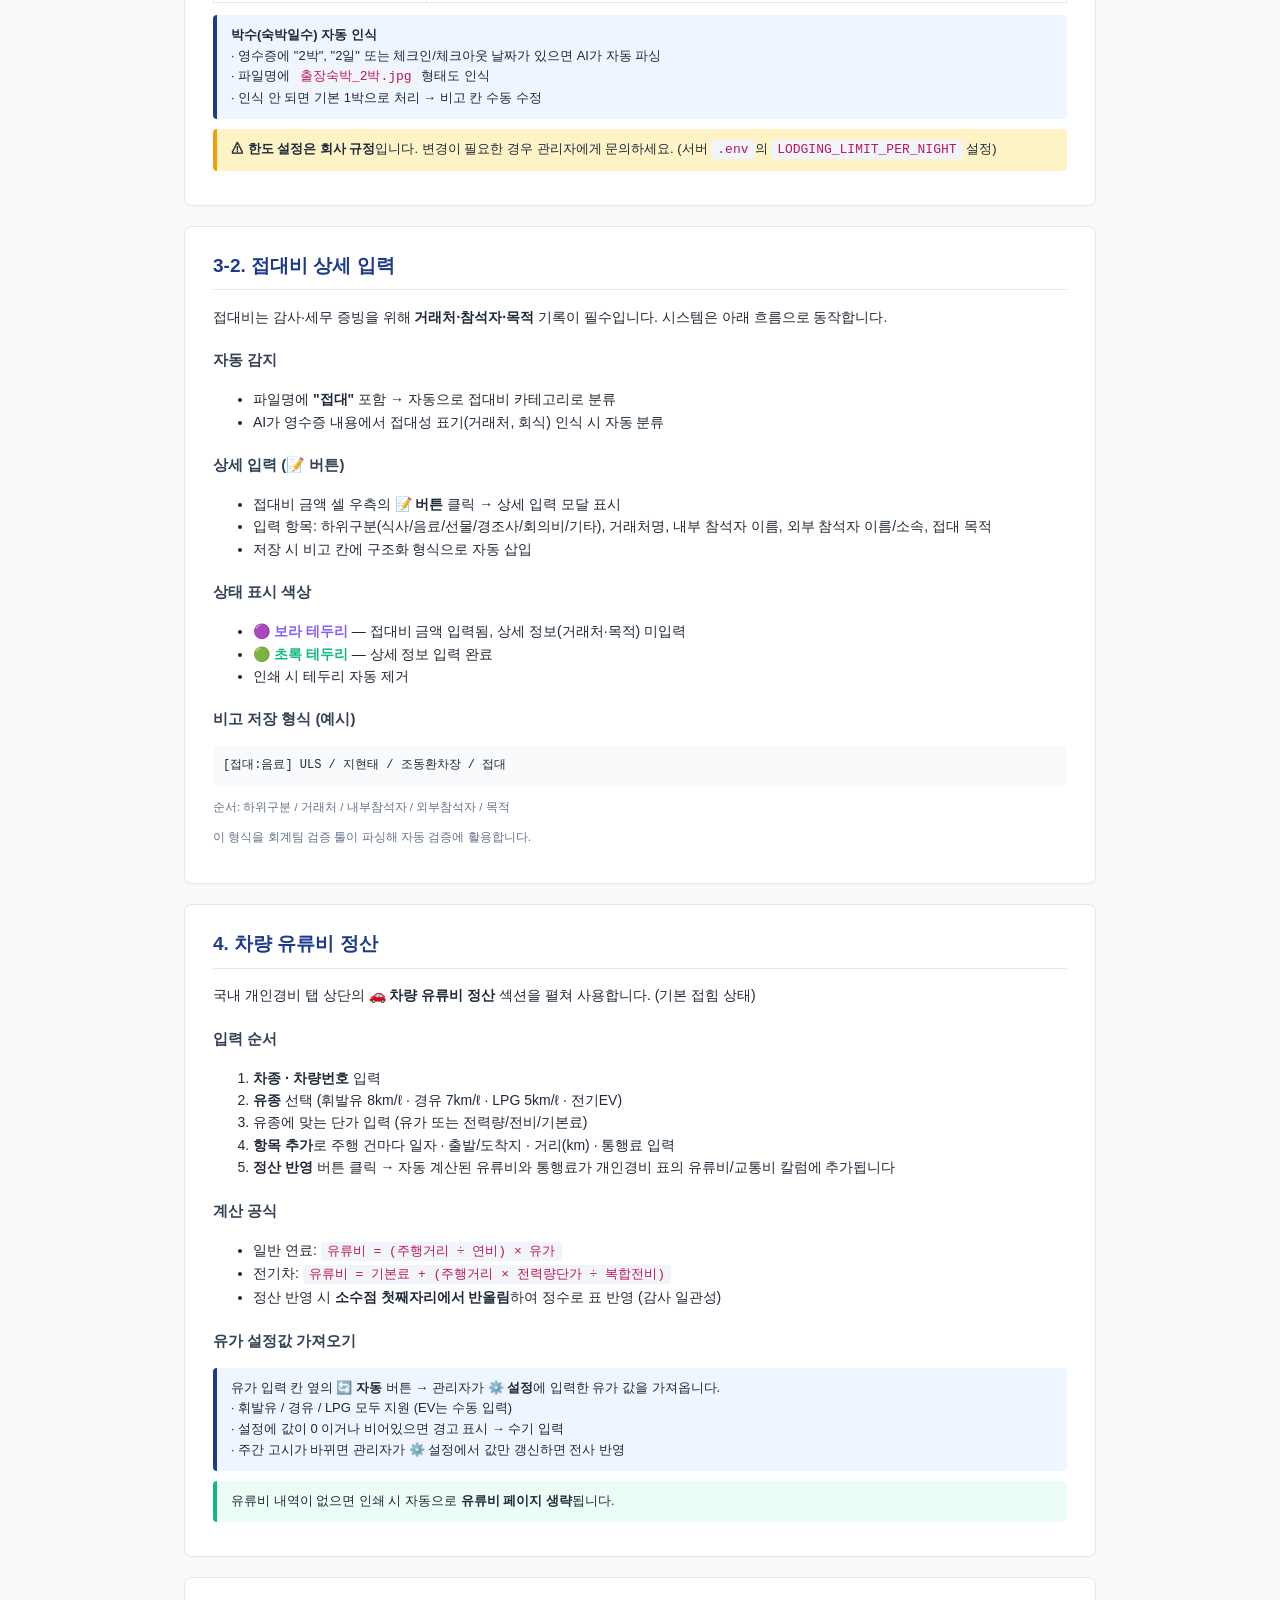
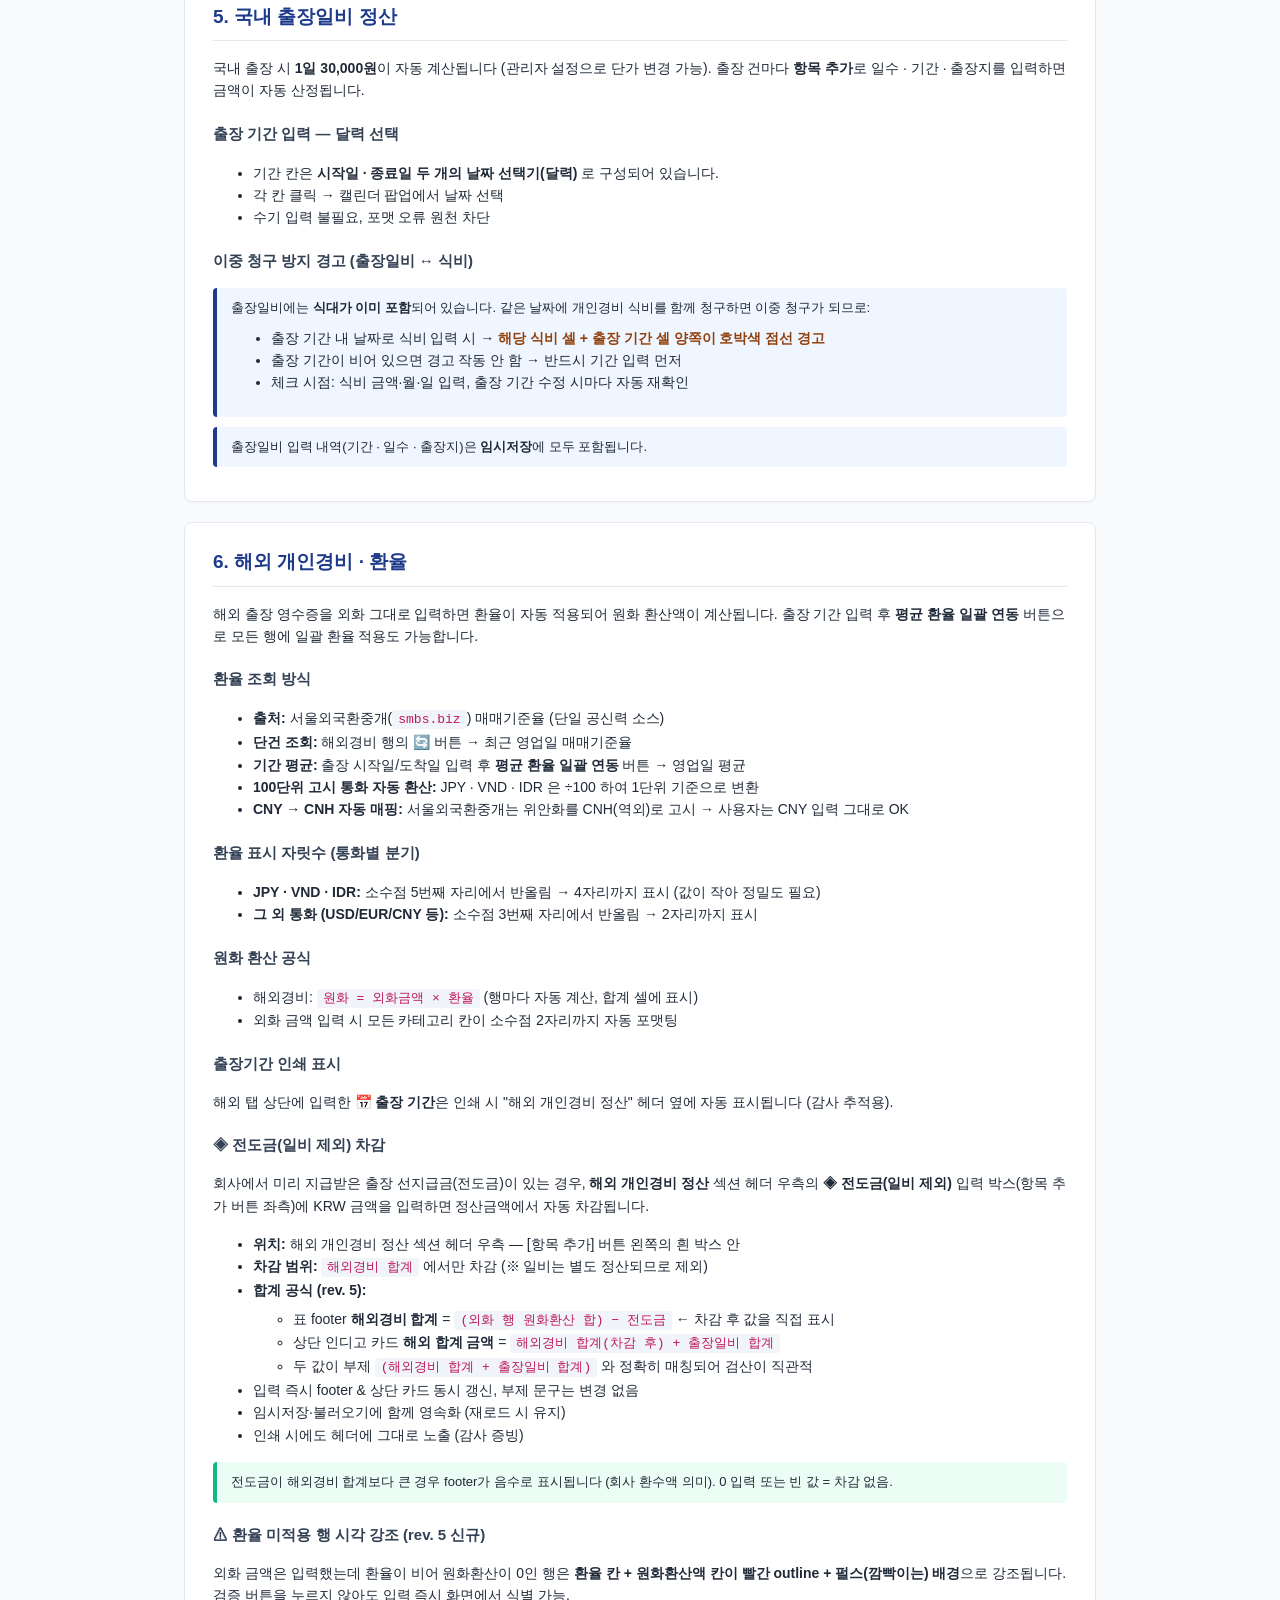
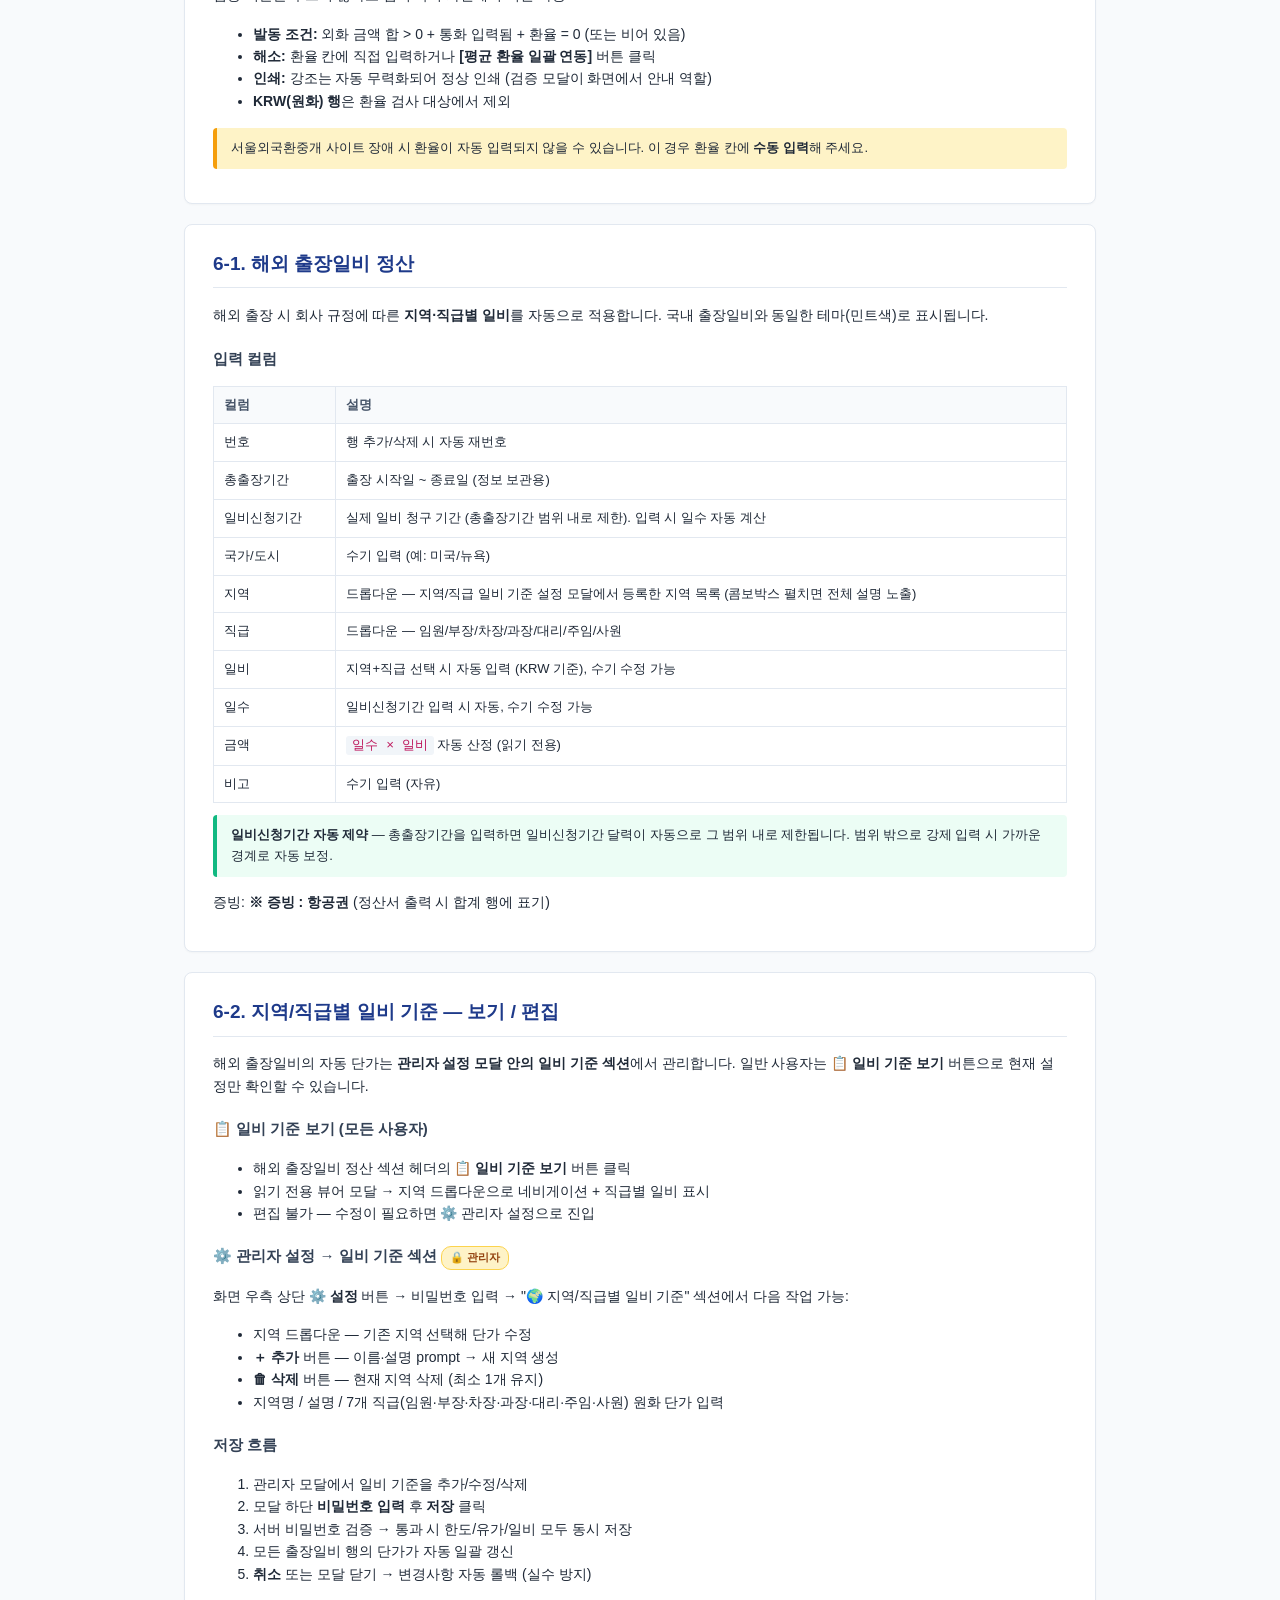
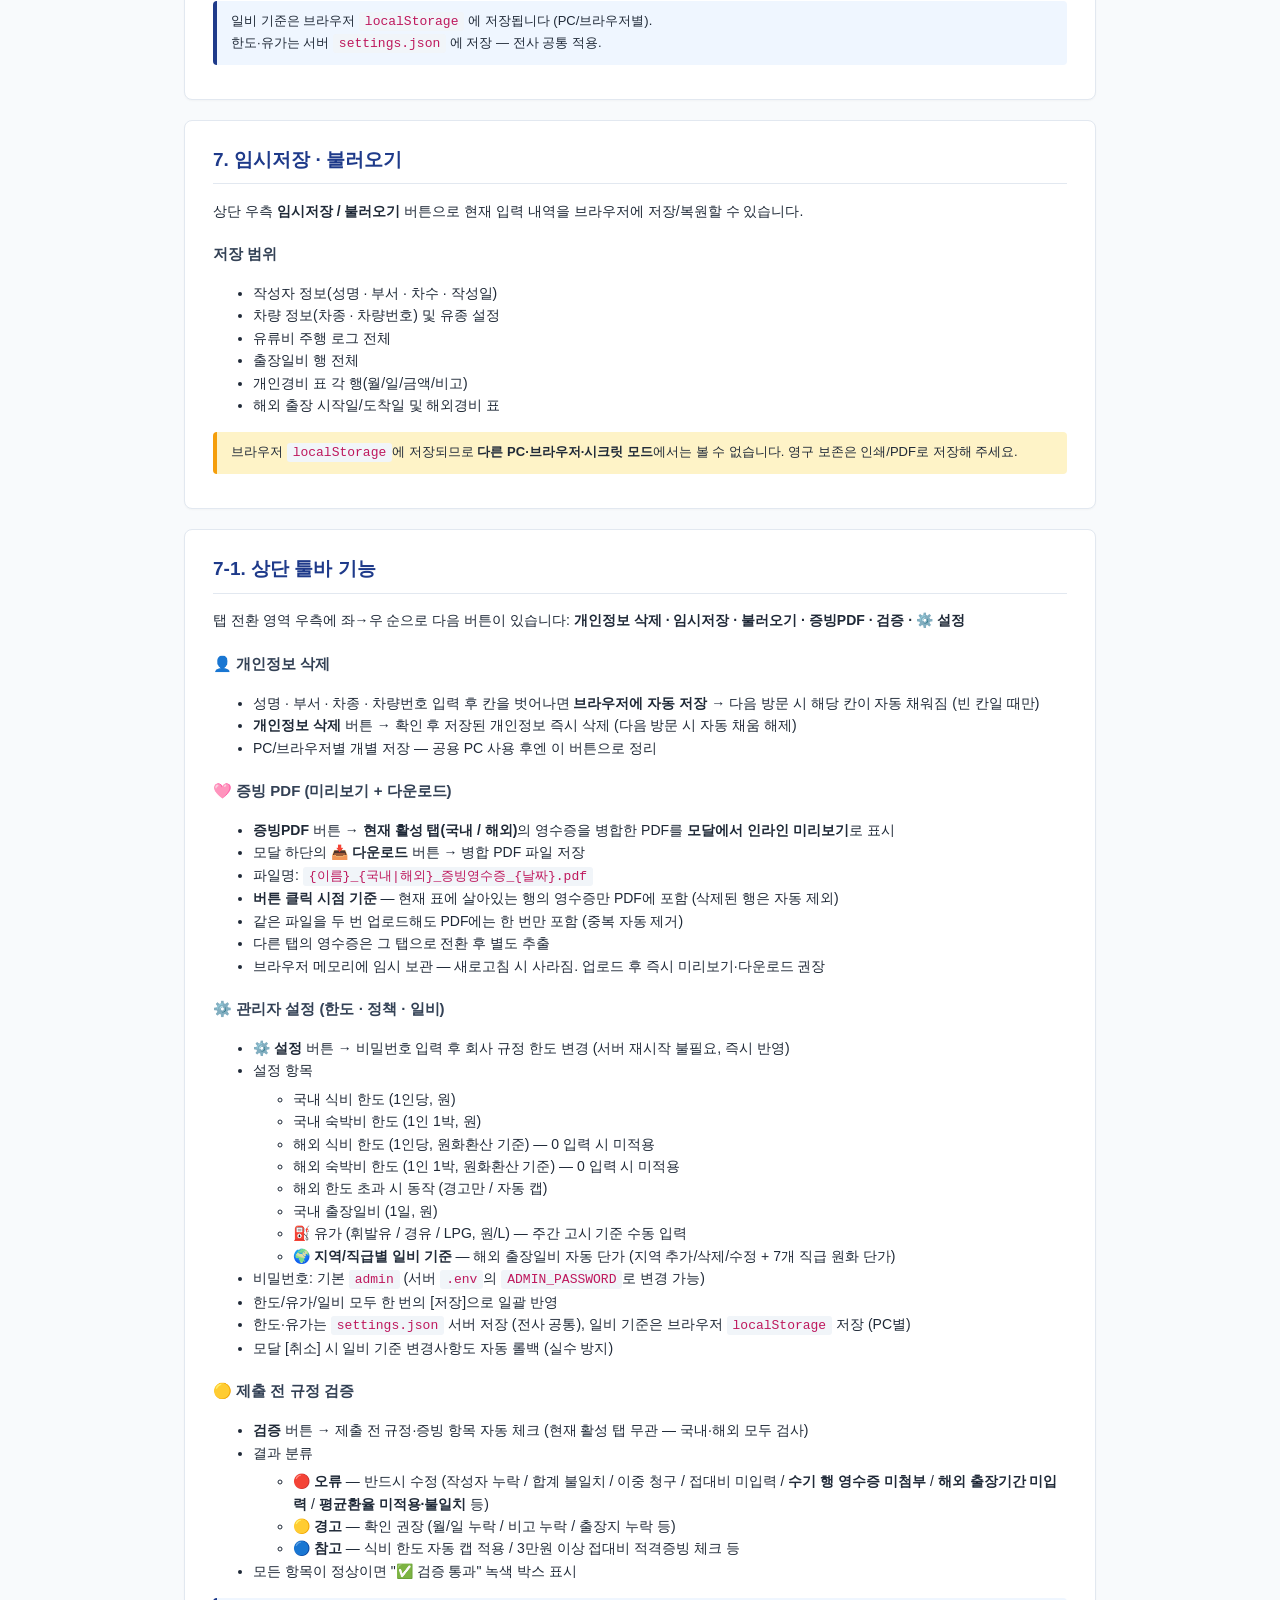
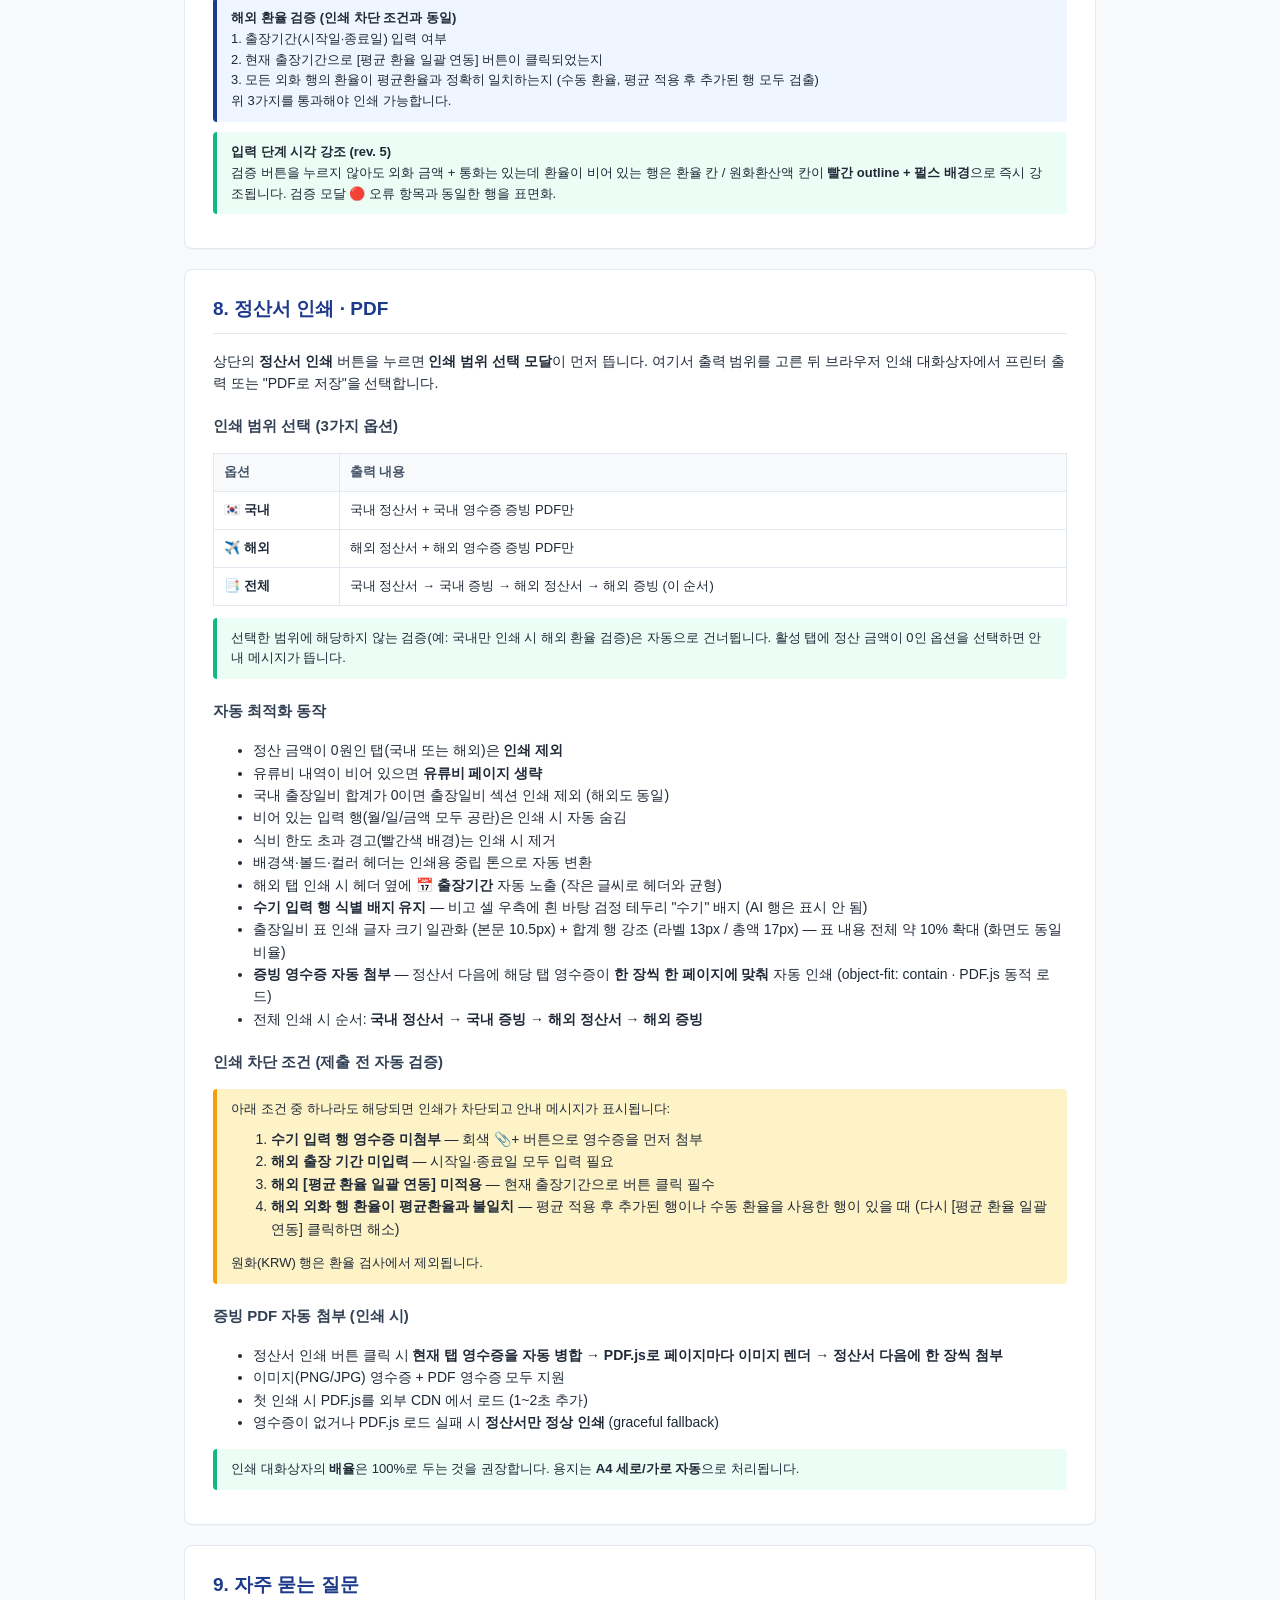
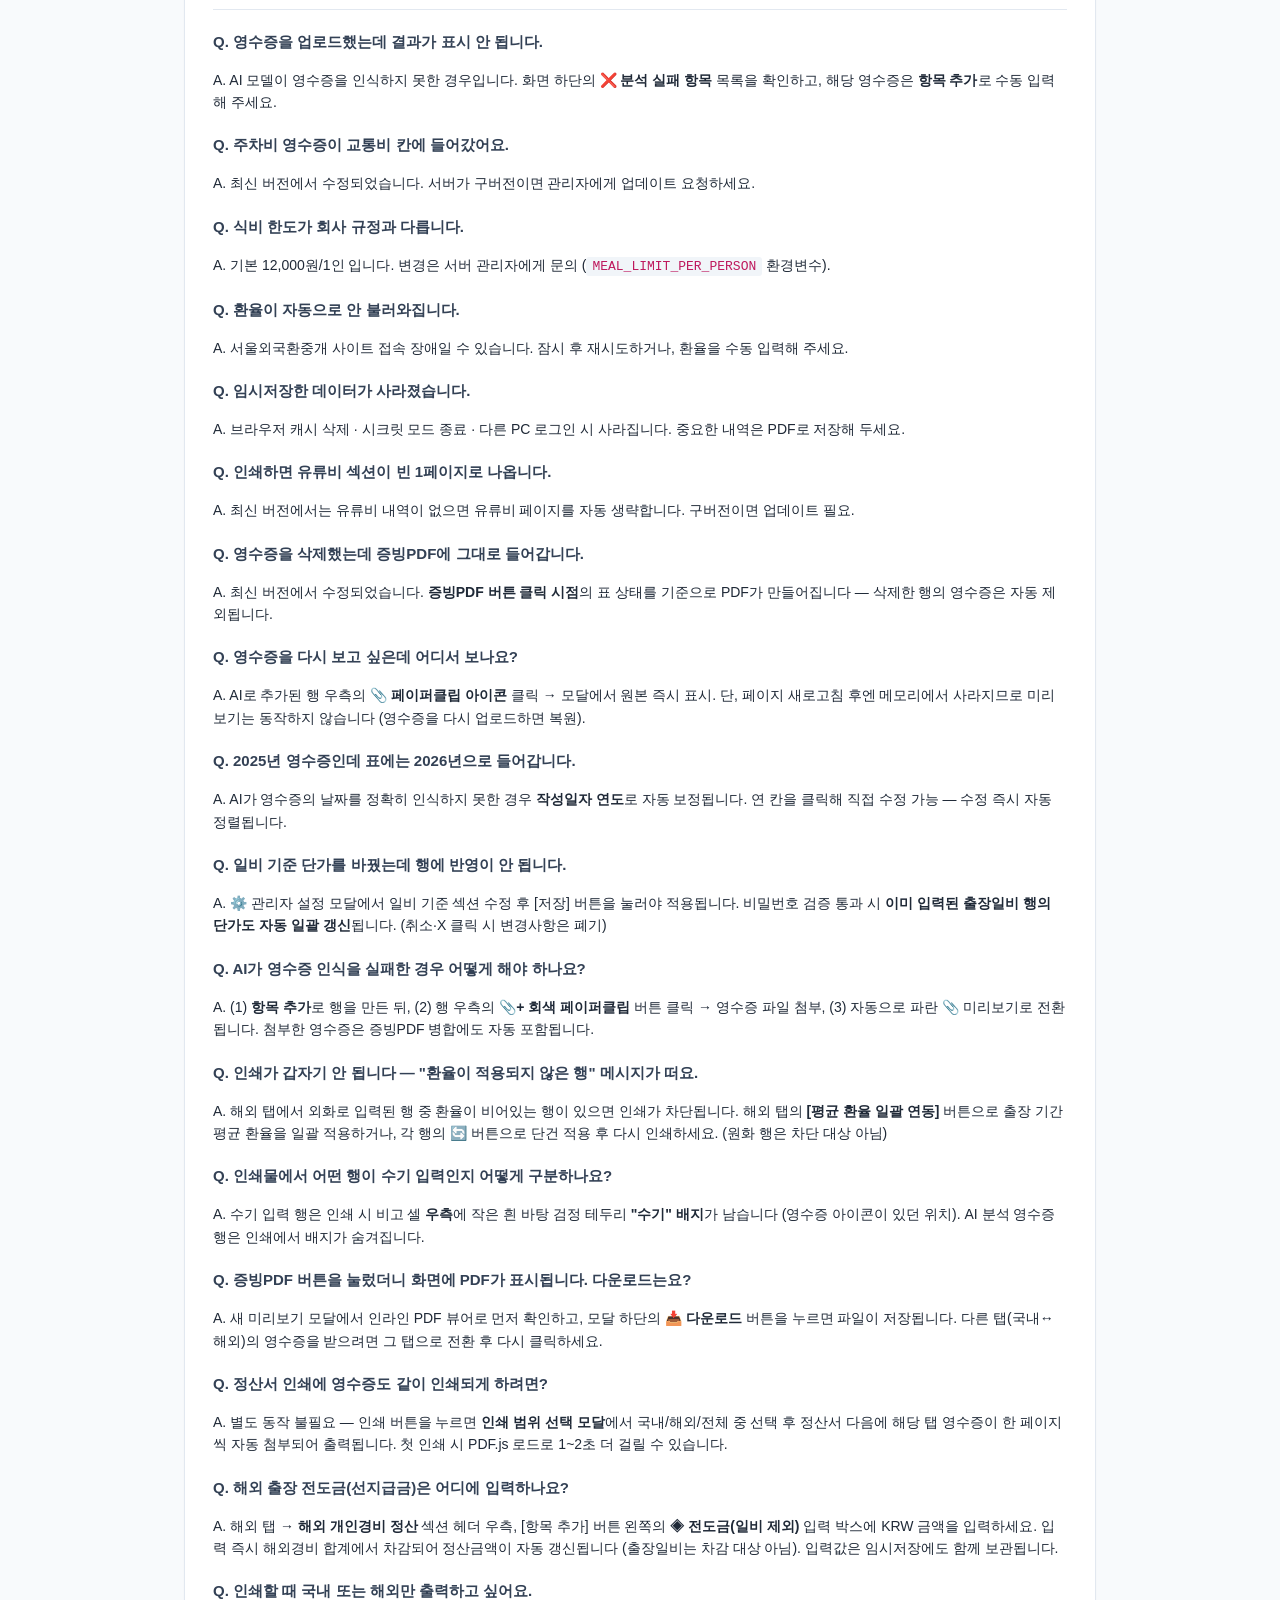
==== commit dcf40bf9: "feat: 해외 합계 매칭 + 환율 미적용 시각 강조 - updateOverseasTotals() 합계 수식 정리:   · 표 footer '해외경비 합계' 자체에 전도금 차감 반" ====
--- a/templates/guide.html
+++ b/templates/guide.html
@@ -40,7 +40,7 @@
 
 <header>
   <h1>📖 MAK 경비정산서 사용자 가이드</h1>
-  <div class="sub">Expense Management Report System · 최종 업데이트 2026-05-07 (rev. 4)</div>
+  <div class="sub">Expense Management Report System · 최종 업데이트 2026-05-07 (rev. 5)</div>
 </header>
 
 <a href="/" class="back-btn">← 정산서로 돌아가기</a>
@@ -63,7 +63,7 @@
     <li><a href="#overseas-trip">6-1. 해외 출장일비 정산</a></li>
     <li><a href="#per-diem">6-2. 지역/직급별 일비 기준 설정</a></li>
     <li><a href="#save">7. 임시저장 · 불러오기</a></li>
-    <li><a href="#toolbar">7-1. 상단 툴바 기능 (프로필·엑셀·증빙PDF·검증·⚙️ 관리자 설정)</a></li>
+    <li><a href="#toolbar">7-1. 상단 툴바 기능 (프로필·증빙PDF·검증·⚙️ 관리자 설정)</a></li>
     <li><a href="#print">8. 정산서 인쇄 · PDF</a></li>
     <li><a href="#faq">9. 자주 묻는 질문</a></li>
   </ul>
@@ -459,14 +459,29 @@
   <ul>
     <li><b>위치:</b> 해외 개인경비 정산 섹션 헤더 우측 — [항목 추가] 버튼 왼쪽의 흰 박스 안</li>
     <li><b>차감 범위:</b> <code>해외경비 합계</code> 에서만 차감 (※ 일비는 별도 정산되므로 제외)</li>
-    <li><b>합계 공식:</b> <code>해외 합계 금액 = (해외경비 합계 − 전도금) + 출장일비 합계</code></li>
-    <li>입력 즉시 인디고 합계 카드의 큰 합계 숫자가 차감 후 정산금액으로 갱신 (부제 문구는 변경 없음)</li>
+    <li><b>합계 공식 (rev. 5):</b>
+      <ul style="margin-top:6px;">
+        <li>표 footer <b>해외경비 합계</b> = <code>(외화 행 원화환산 합) − 전도금</code> ← 차감 후 값을 직접 표시</li>
+        <li>상단 인디고 카드 <b>해외 합계 금액</b> = <code>해외경비 합계(차감 후) + 출장일비 합계</code></li>
+        <li>두 값이 부제 <code>(해외경비 합계 + 출장일비 합계)</code> 와 정확히 매칭되어 검산이 직관적</li>
+      </ul>
+    </li>
+    <li>입력 즉시 footer & 상단 카드 동시 갱신, 부제 문구는 변경 없음</li>
     <li>임시저장·불러오기에 함께 영속화 (재로드 시 유지)</li>
     <li>인쇄 시에도 헤더에 그대로 노출 (감사 증빙)</li>
   </ul>
   <div class="tip">
-    전도금이 합계보다 큰 경우 합계가 음수로 표시됩니다 (회사 환수액 의미). 0 입력 또는 빈 값 = 차감 없음.
-  </div>
+    전도금이 해외경비 합계보다 큰 경우 footer가 음수로 표시됩니다 (회사 환수액 의미). 0 입력 또는 빈 값 = 차감 없음.
+  </div>
+
+  <h3>⚠ 환율 미적용 행 시각 강조 (rev. 5 신규)</h3>
+  <p>외화 금액은 입력했는데 환율이 비어 원화환산이 0인 행은 <b>환율 칸 + 원화환산액 칸이 빨간 outline + 펄스(깜빡이는) 배경</b>으로 강조됩니다. 검증 버튼을 누르지 않아도 입력 즉시 화면에서 식별 가능.</p>
+  <ul>
+    <li><b>발동 조건:</b> 외화 금액 합 &gt; 0 + 통화 입력됨 + 환율 = 0 (또는 비어 있음)</li>
+    <li><b>해소:</b> 환율 칸에 직접 입력하거나 <b>[평균 환율 일괄 연동]</b> 버튼 클릭</li>
+    <li><b>인쇄:</b> 강조는 자동 무력화되어 정상 인쇄 (검증 모달이 화면에서 안내 역할)</li>
+    <li><b>KRW(원화) 행</b>은 환율 검사 대상에서 제외</li>
+  </ul>
 
   <div class="warn">
     서울외국환중개 사이트 장애 시 환율이 자동 입력되지 않을 수 있습니다. 이 경우 환율 칸에 <b>수동 입력</b>해 주세요.
@@ -616,6 +631,11 @@
     3. 모든 외화 행의 환율이 평균환율과 정확히 일치하는지 (수동 환율, 평균 적용 후 추가된 행 모두 검출)<br>
     위 3가지를 통과해야 인쇄 가능합니다.
   </div>
+
+  <div class="tip">
+    <b>입력 단계 시각 강조 (rev. 5)</b><br>
+    검증 버튼을 누르지 않아도 외화 금액 + 통화는 있는데 환율이 비어 있는 행은 환율 칸 / 원화환산액 칸이 <b>빨간 outline + 펄스 배경</b>으로 즉시 강조됩니다. 검증 모달 🔴 오류 항목과 동일한 행을 표면화.
+  </div>
 </section>
 
 <section id="print">
@@ -731,10 +751,13 @@
   <p>A. 수기 행에는 영수증 첨부가 필수입니다. 행 우측의 <b>회색 📎+ 버튼</b>을 클릭해 영수증을 첨부한 뒤 다시 인쇄하세요. 검증 버튼으로 미리 점검 가능.</p>
 
   <h3>Q. 검증 버튼을 눌렀는데 해외 환율 누락이 안 잡힙니다.</h3>
-  <p>A. 최신 버전에서는 <b>활성 탭 무관하게</b> 해외 항목을 항상 검사합니다. 출장기간 미입력 / [평균 환율 일괄 연동] 미적용 / 환율이 평균과 다른 행 모두 🔴 오류로 표시됩니다. 구버전이면 업데이트 필요.</p>
-
-  <h3>Q. 엑셀 내보내기 버튼이 사라졌어요.</h3>
-  <p>A. 사용 빈도가 낮아 v26.05 에서 제거되었습니다. ERP 업로드가 필요하면 정산서 인쇄(PDF) + 증빙PDF 다운로드를 활용하세요. 향후 재도입 시 공지될 예정입니다.</p>
+  <p>A. 최신 버전(rev. 5)에서는 <b>활성 탭 무관하게</b> 해외 항목을 항상 검사하고, 환율이 빠진 행은 <b>입력 즉시 빨간 outline + 펄스 배경</b>으로 화면에 표시됩니다. 출장기간 미입력 / [평균 환율 일괄 연동] 미적용 / 환율이 평균과 다른 행 모두 🔴 오류로 표시됩니다.</p>
+
+  <h3>Q. 해외경비 합계 (footer) 와 해외 합계 금액 (상단 카드) 숫자가 다릅니다.</h3>
+  <p>A. rev. 5 부터는 두 값이 부제 식과 정확히 매칭됩니다.<br>
+  · footer <b>해외경비 합계</b> = (외화 원화환산 합) − 전도금<br>
+  · 상단 카드 <b>해외 합계 금액</b> = footer + 출장일비 합계<br>
+  전도금이 0이고 일비도 0이면 두 값이 같아집니다. 일비가 있거나 전도금 차감이 있으면 그 차이만큼 다르게 표시되며, 그게 정상입니다.</p>
 
   <h3>Q. 공용 PC에서 사용 후 내 정보를 지우려면?</h3>
   <p>A. 툴바 맨 좌측의 <b>👤 개인정보 삭제</b> 버튼 → 확인 후 즉시 삭제. 다음 사용자가 빈 화면으로 시작하게 됩니다.</p>
@@ -745,7 +768,7 @@
 </div>
 
 <footer>
-  MAK CO., LTD · Expense Report v26.04 · 문의: AX 혁신실
+  MAK CO., LTD · Expense Report v26.05 · 문의: AX 혁신실
 </footer>
 
 </div>
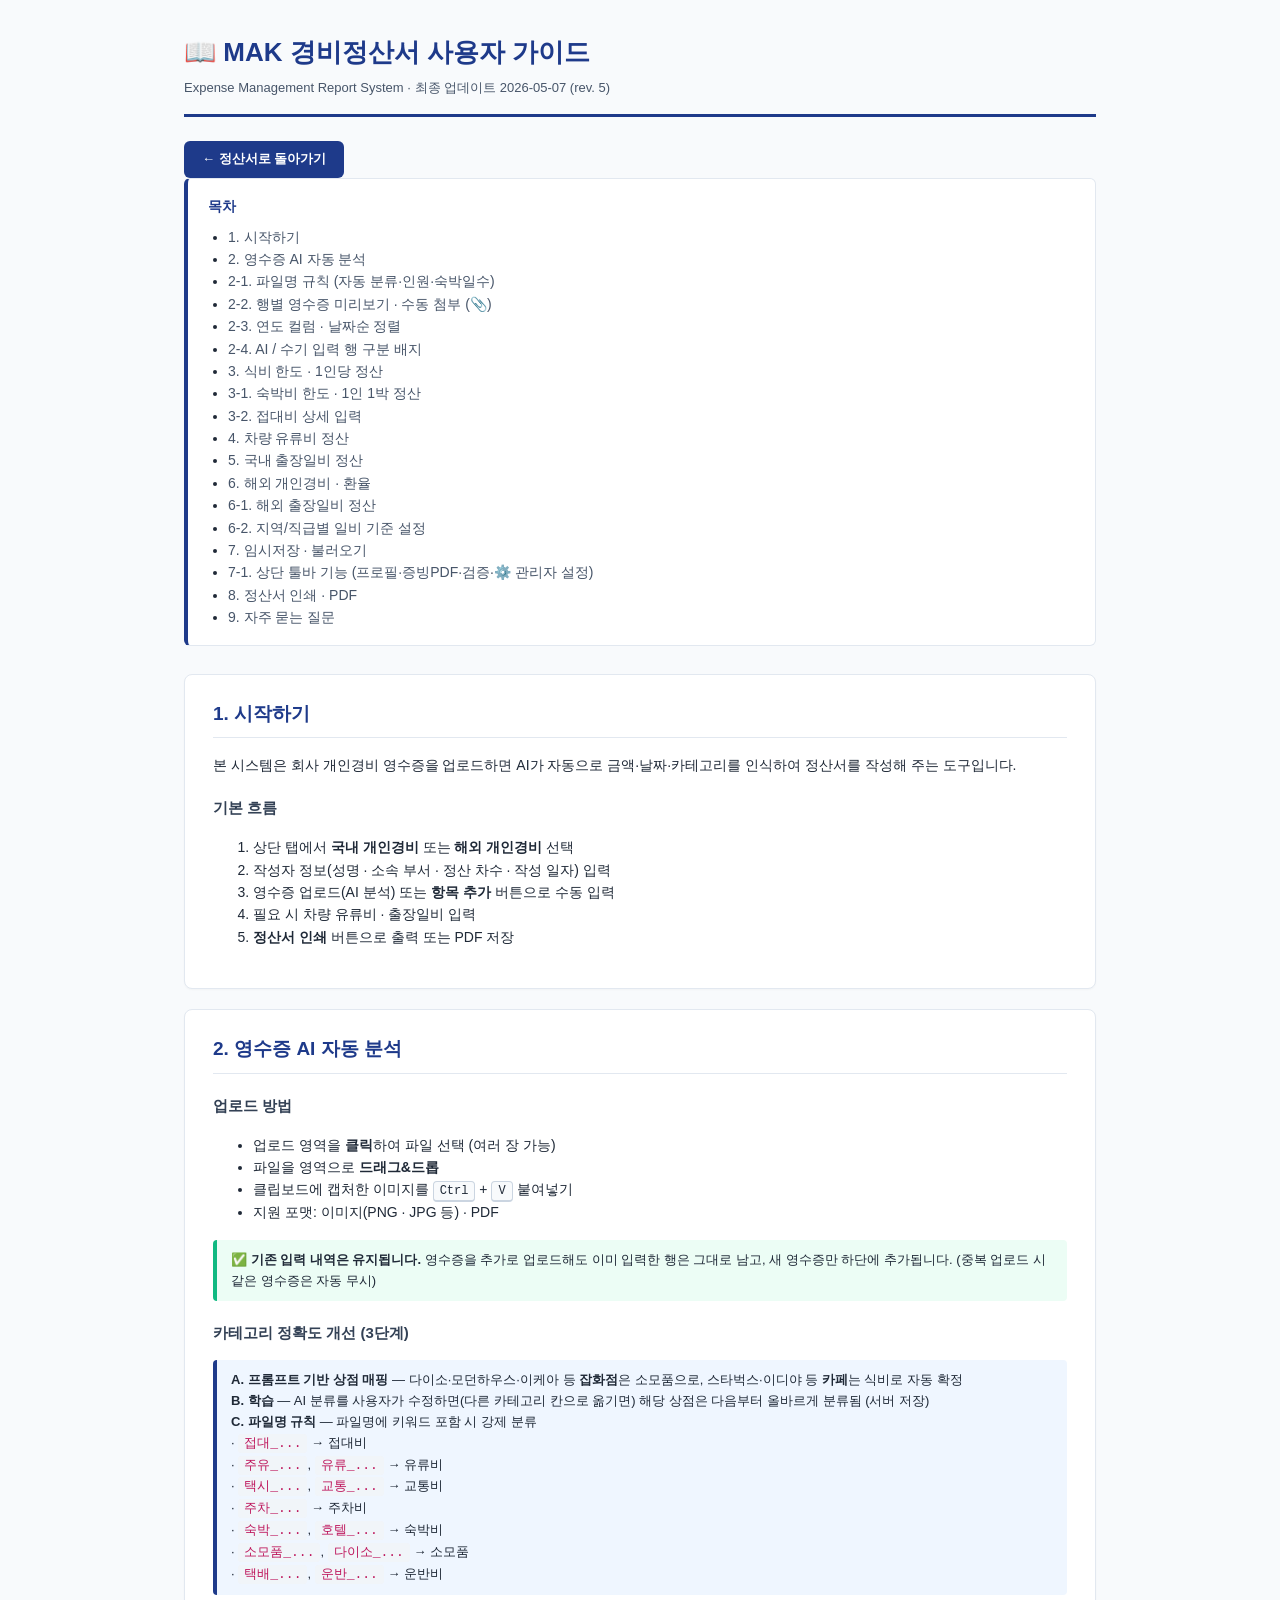
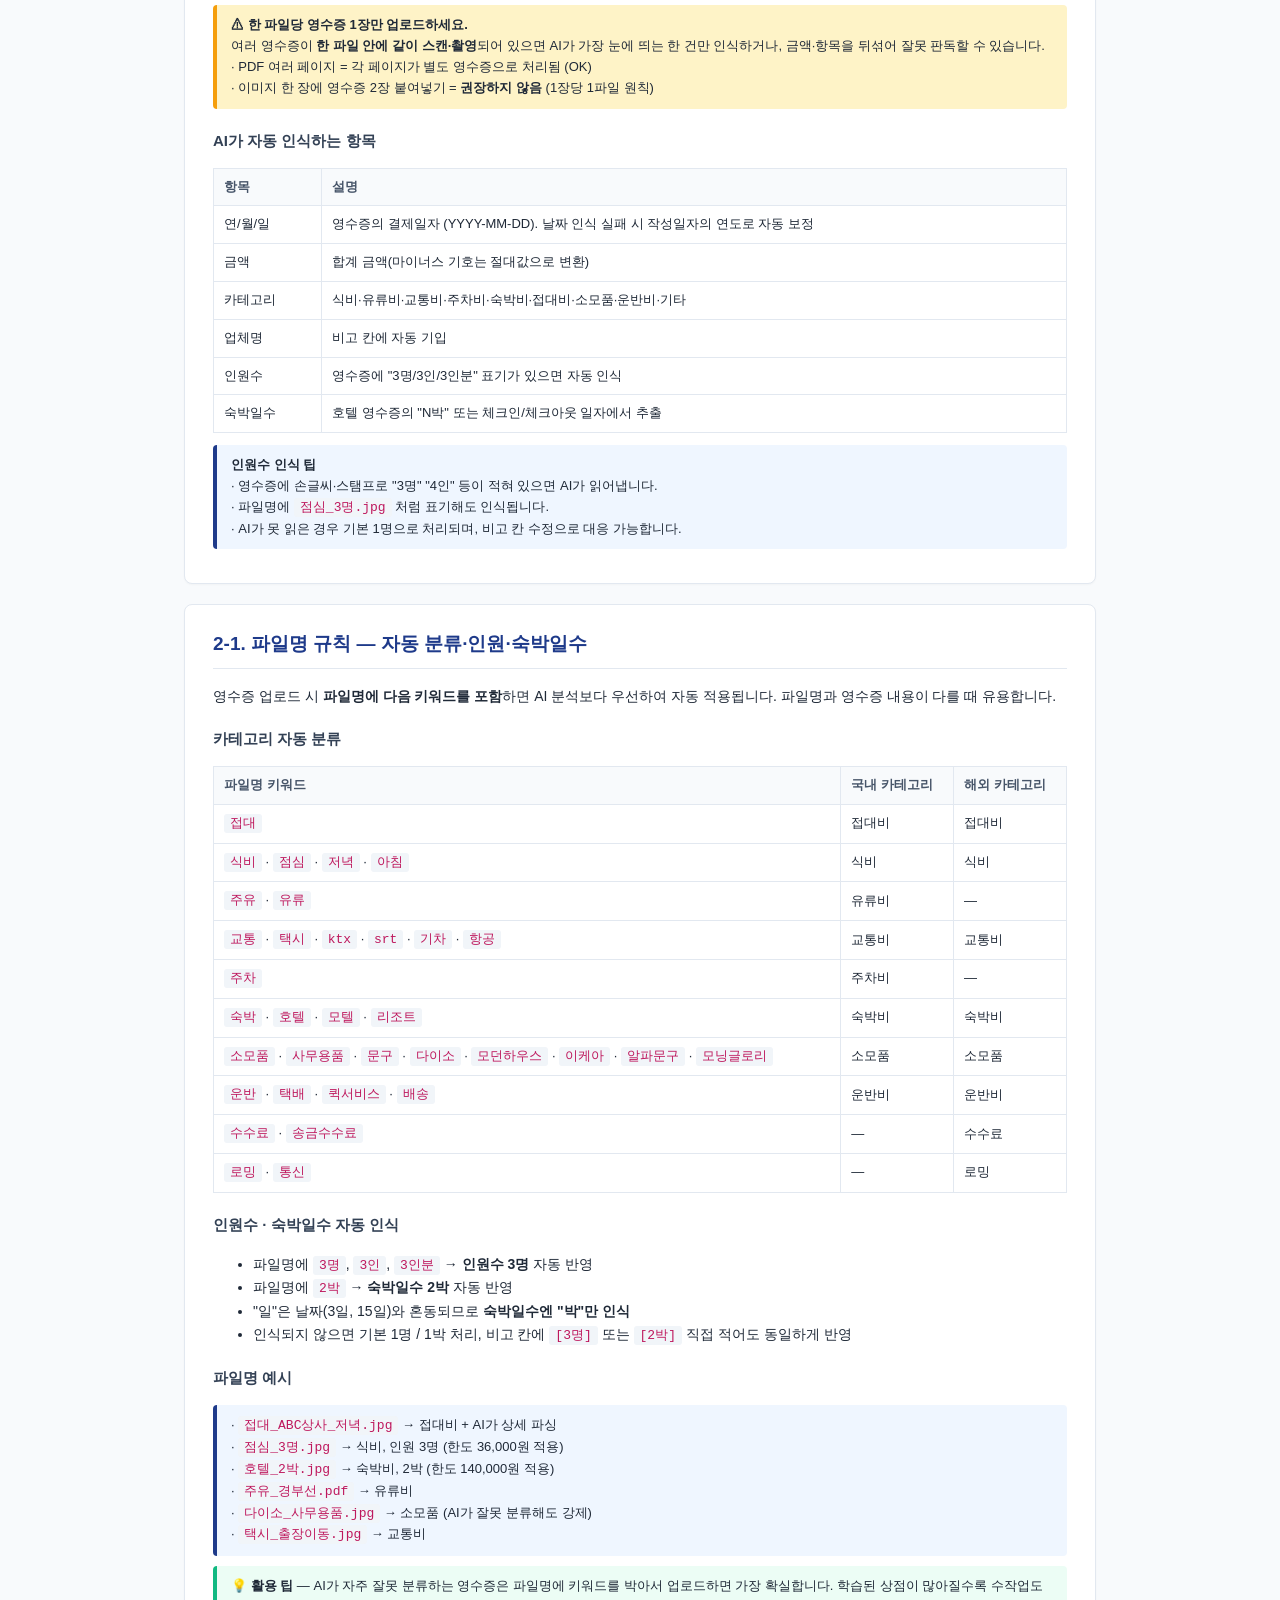
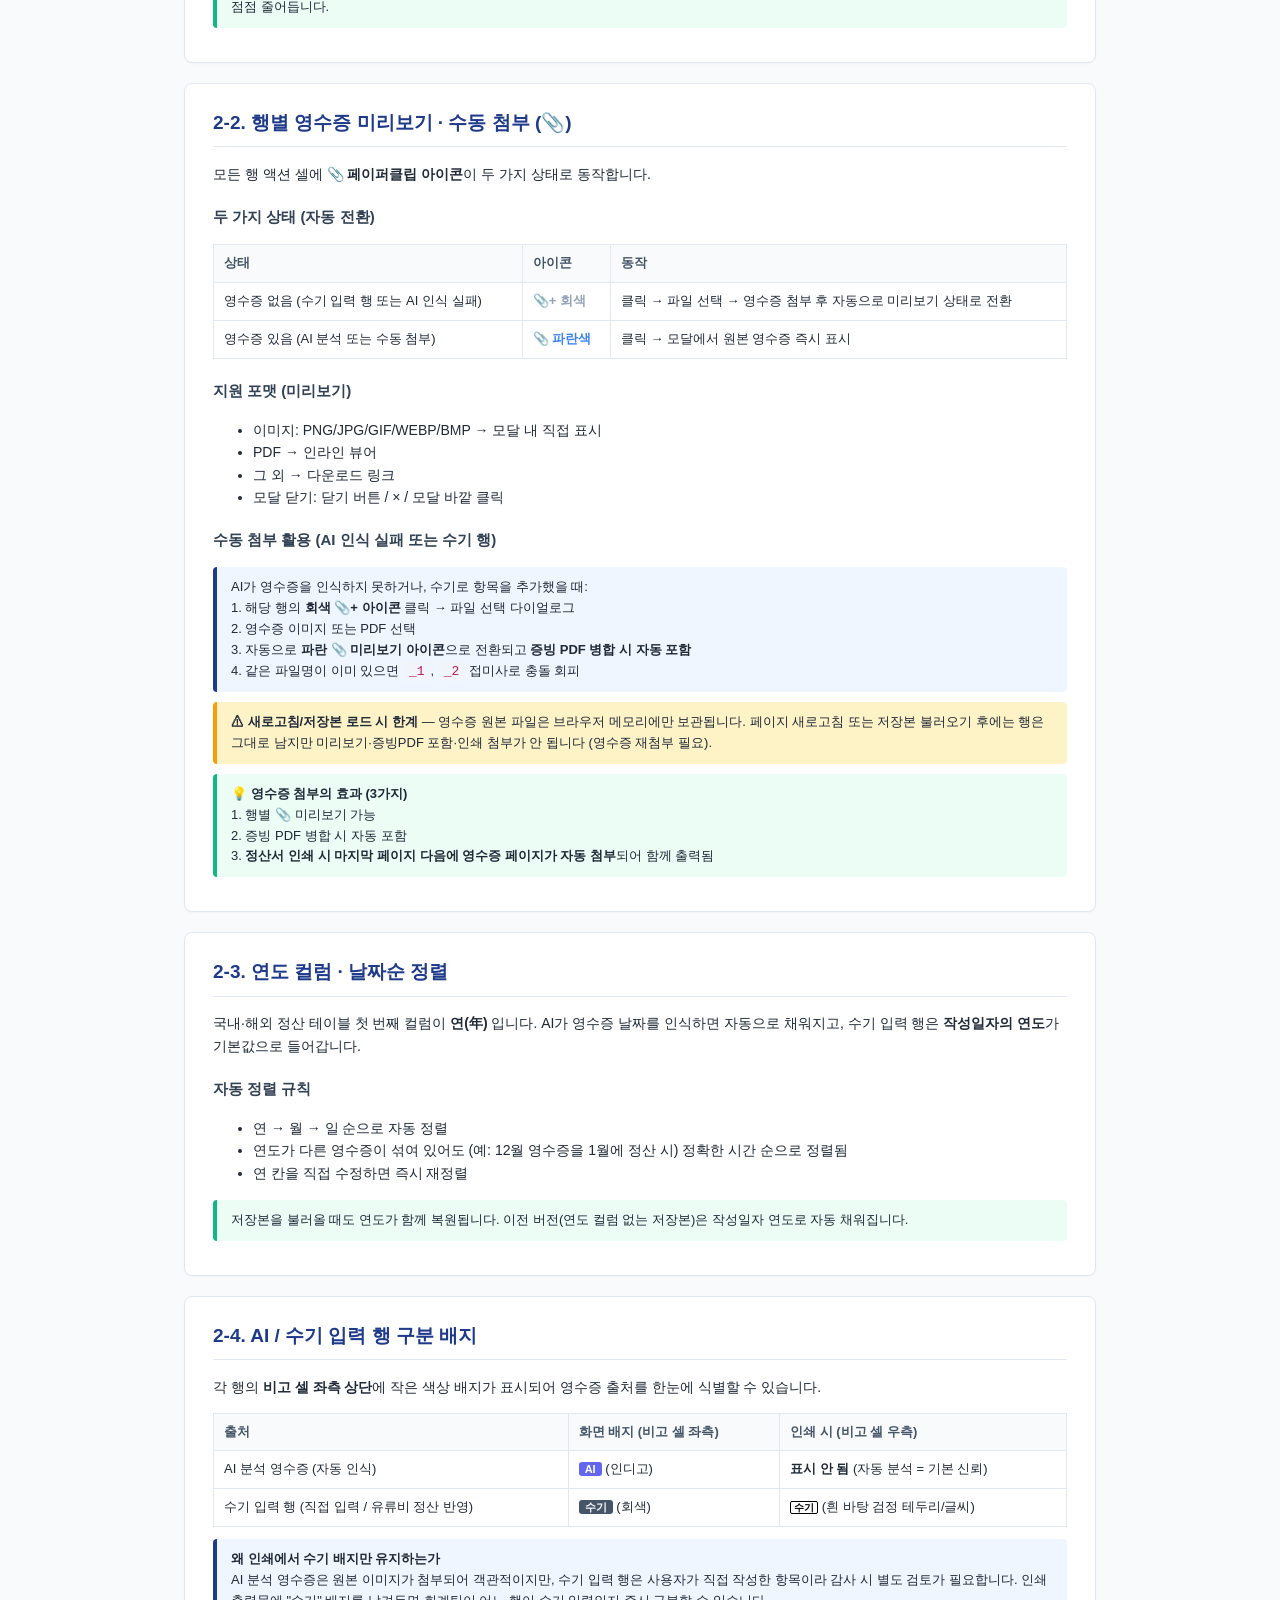
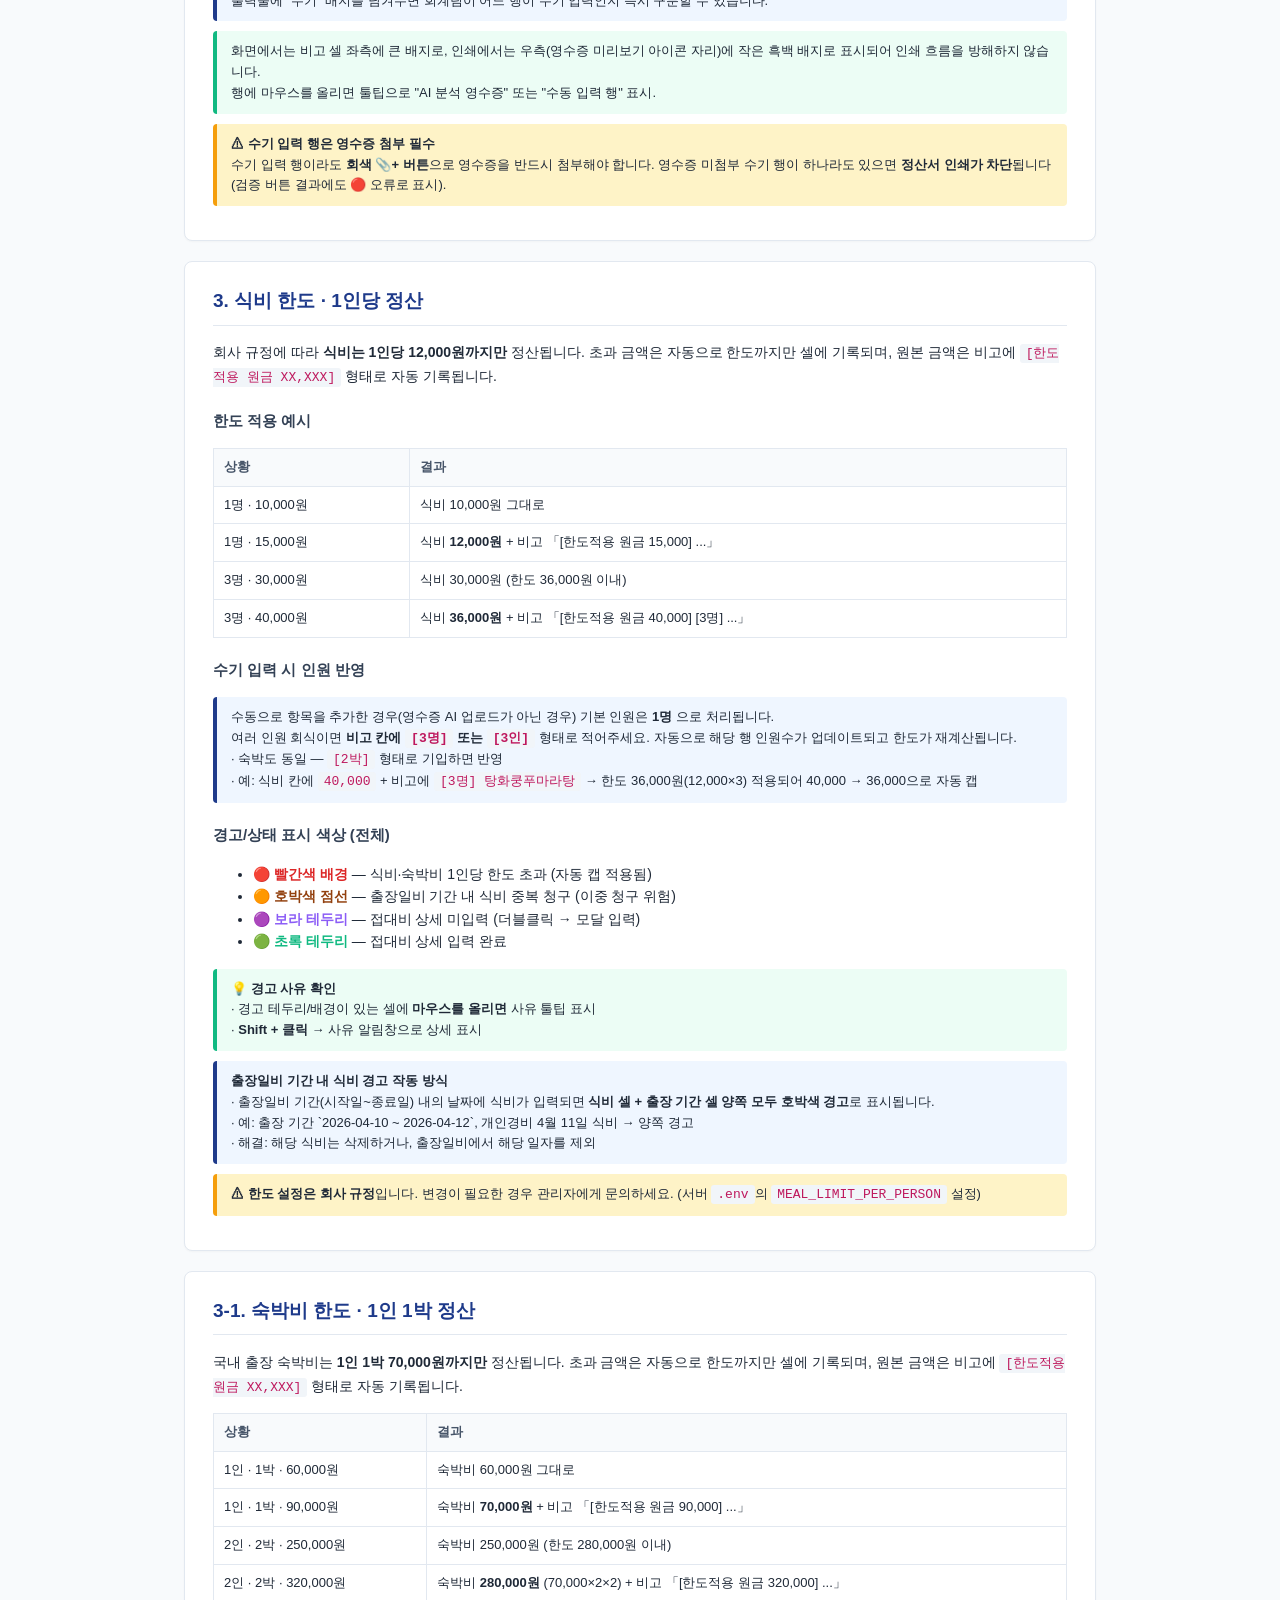
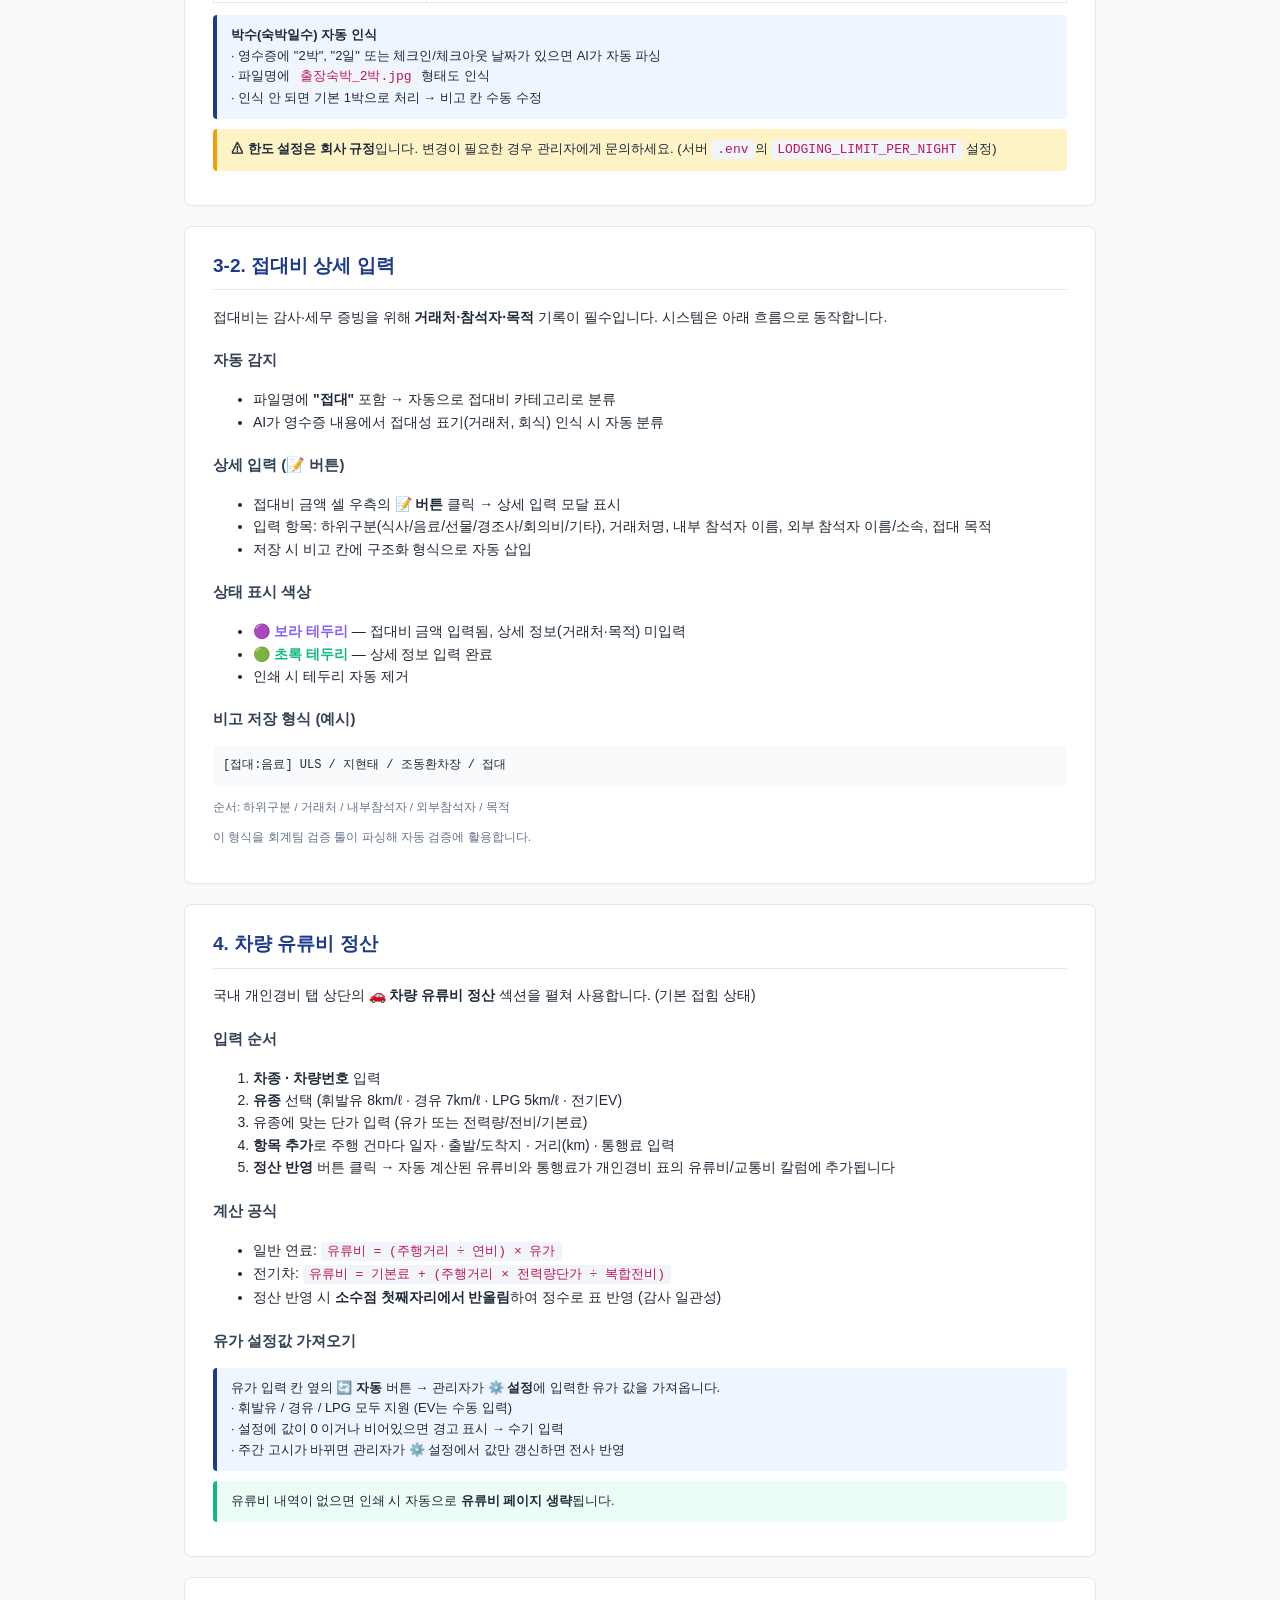
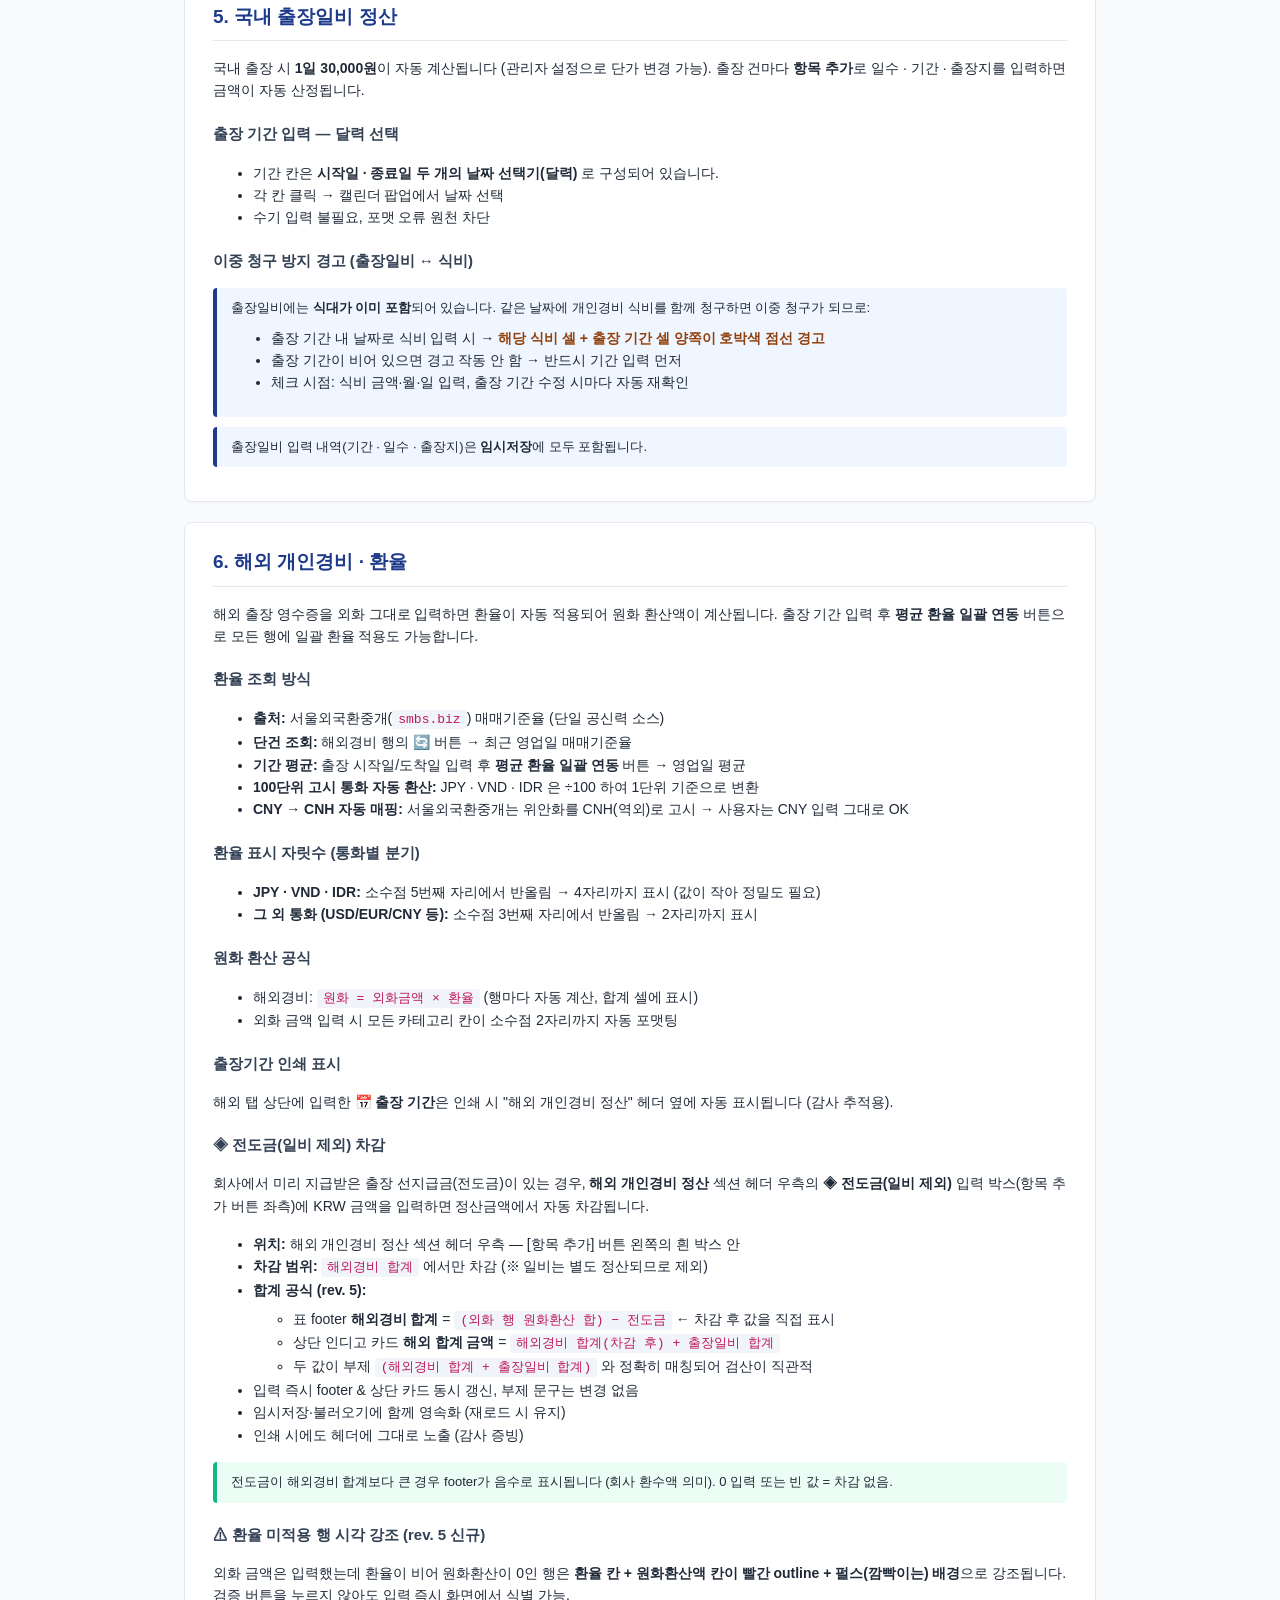
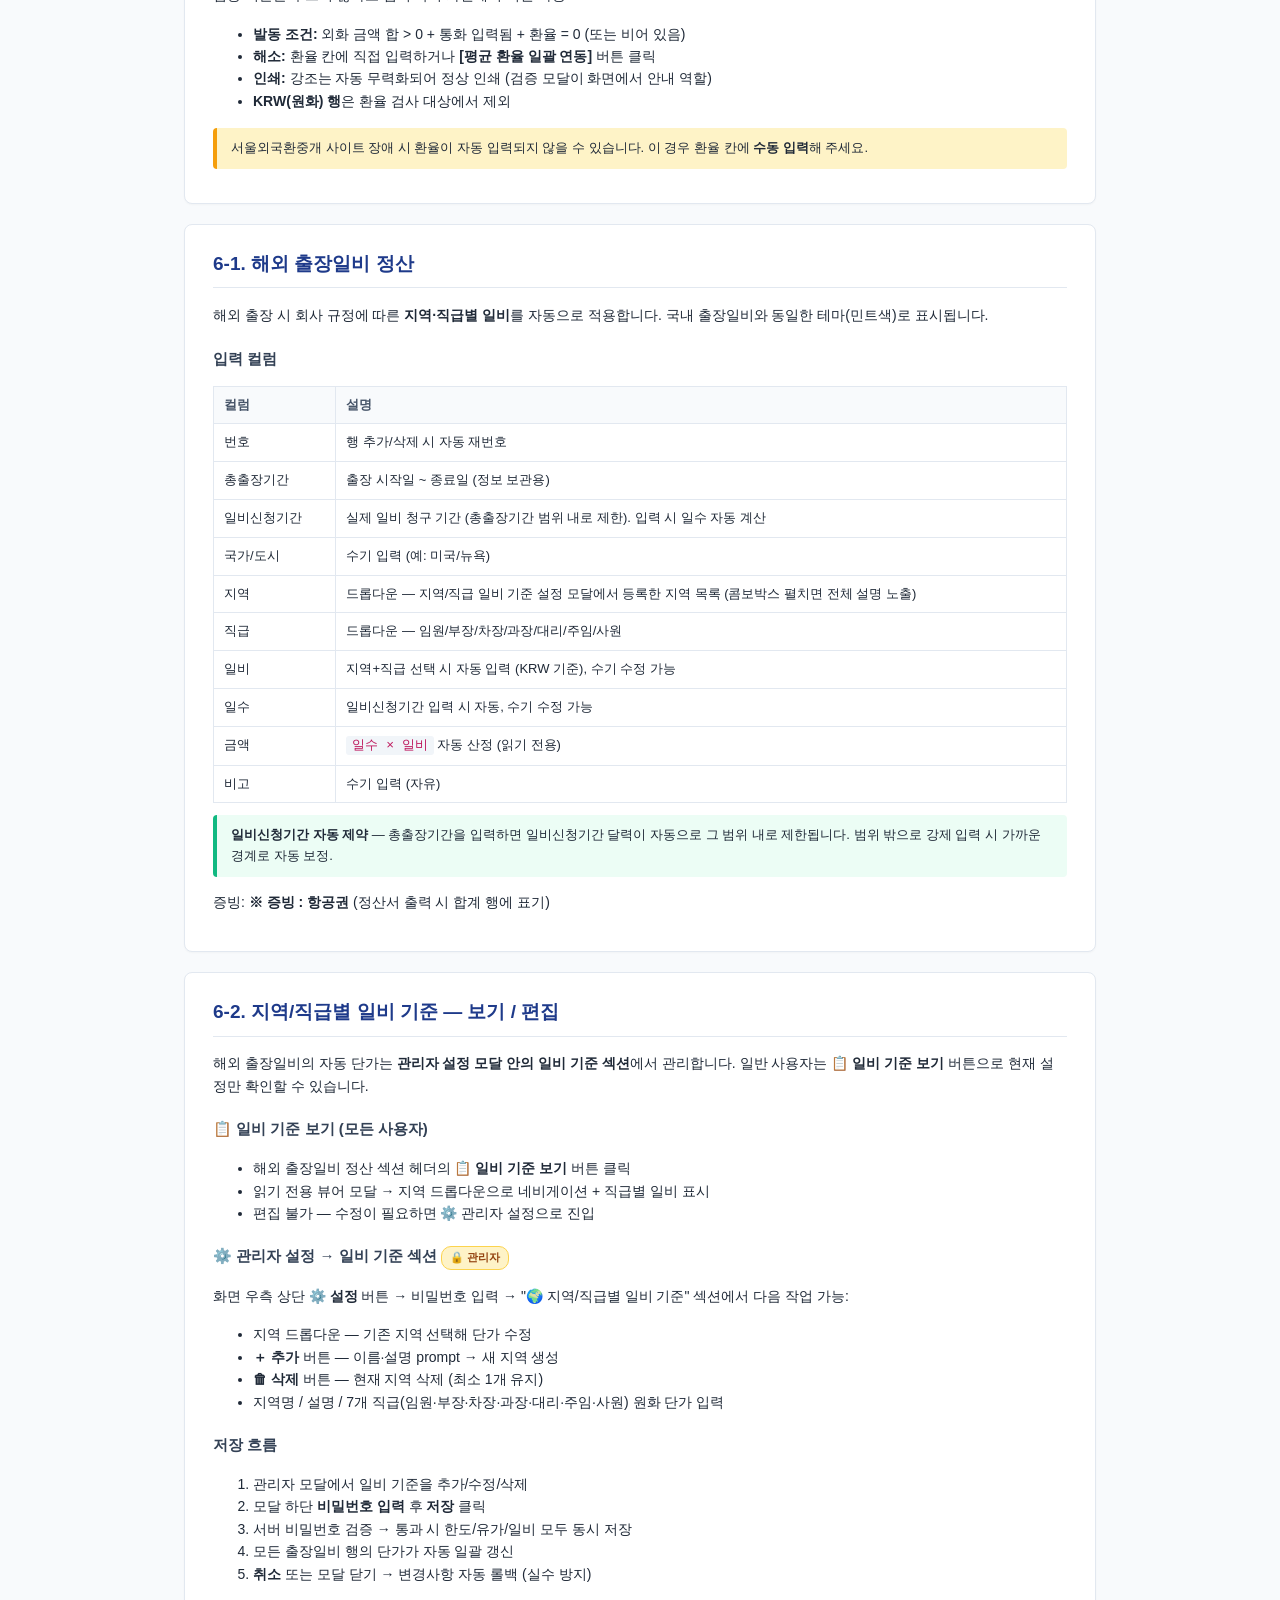
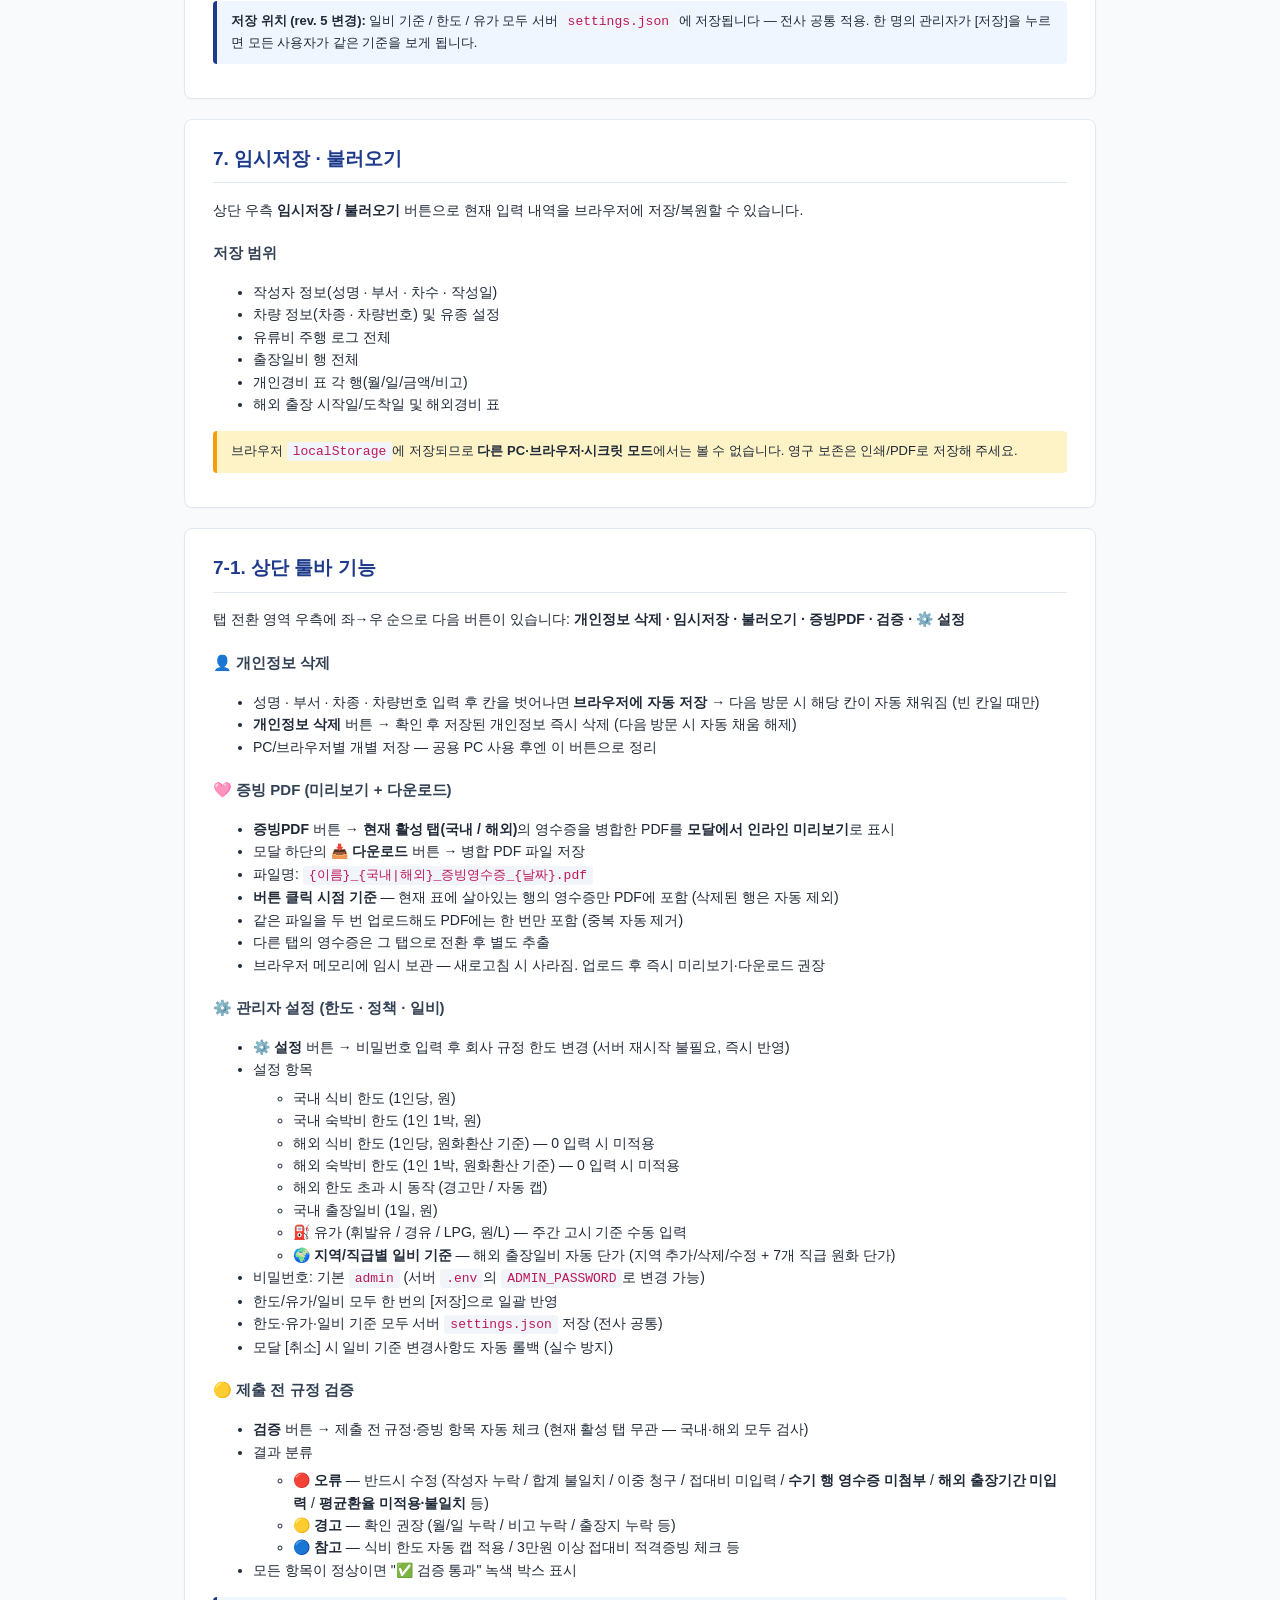
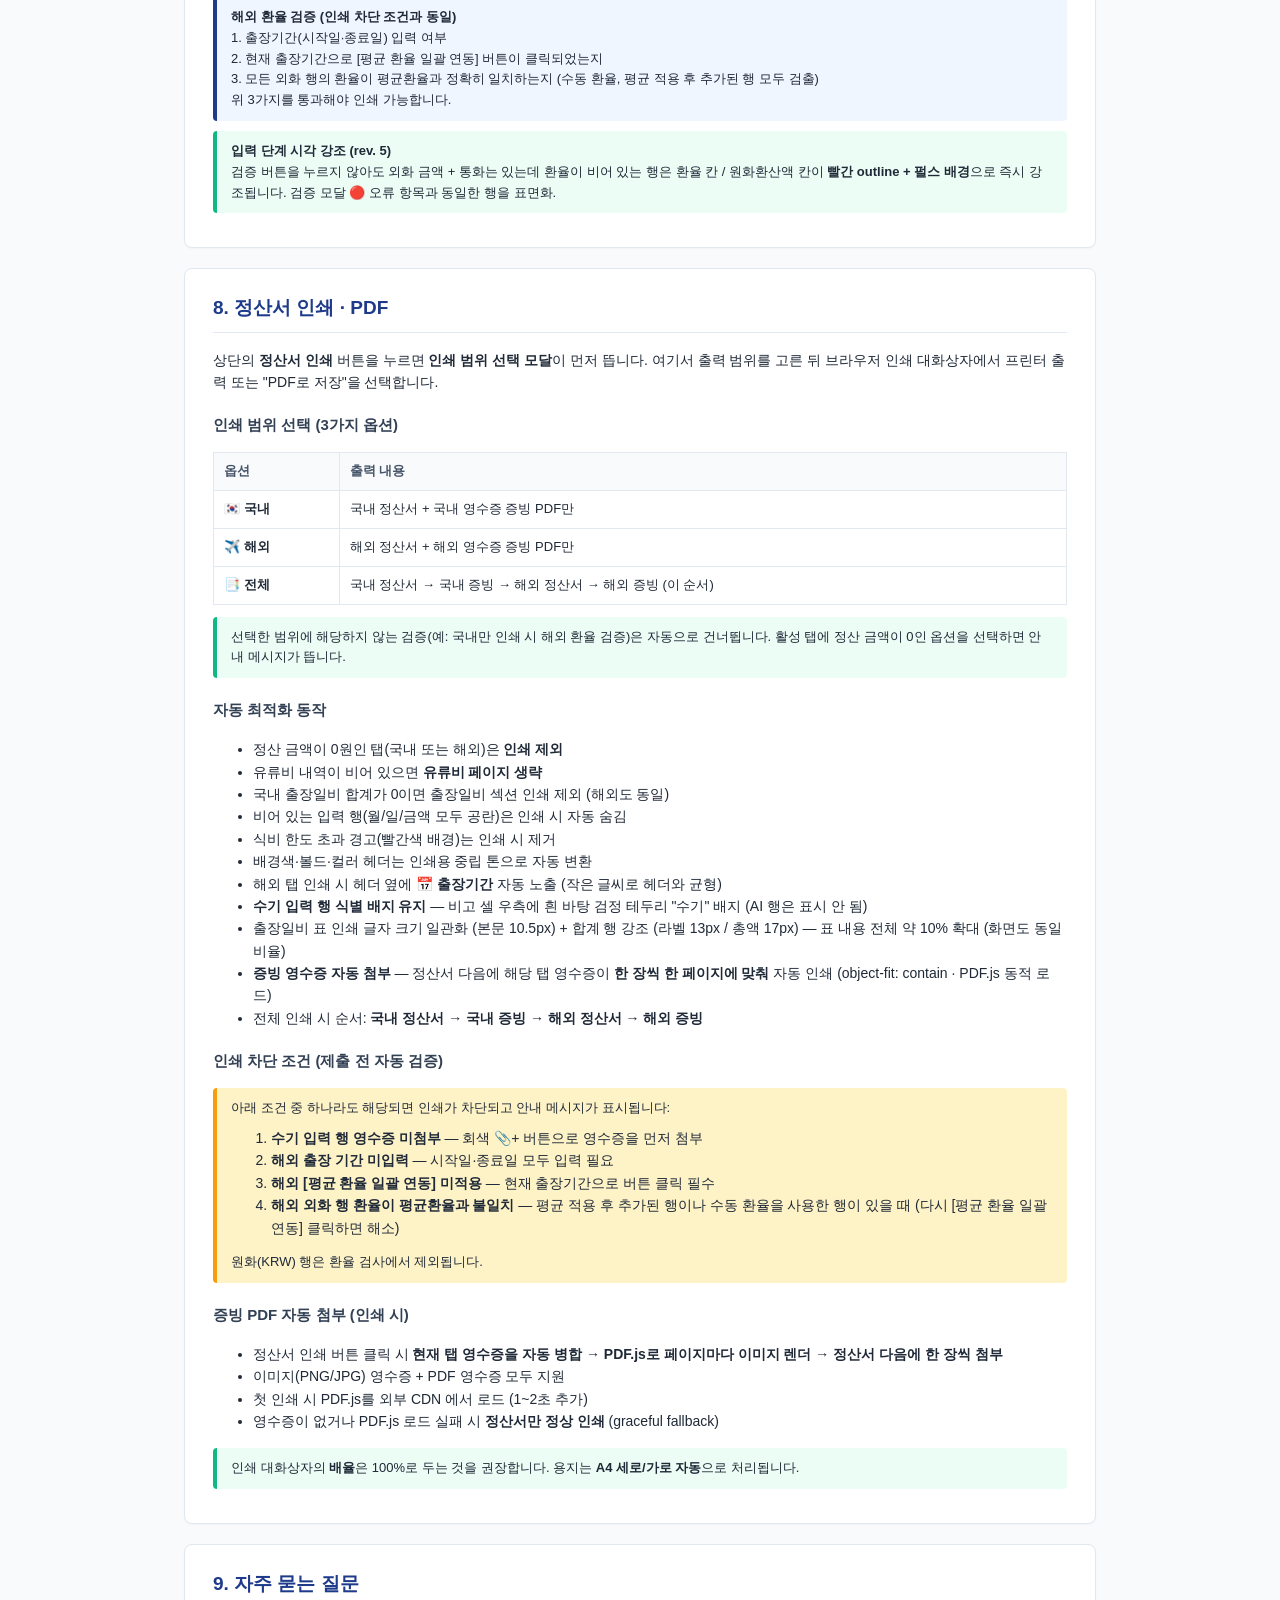
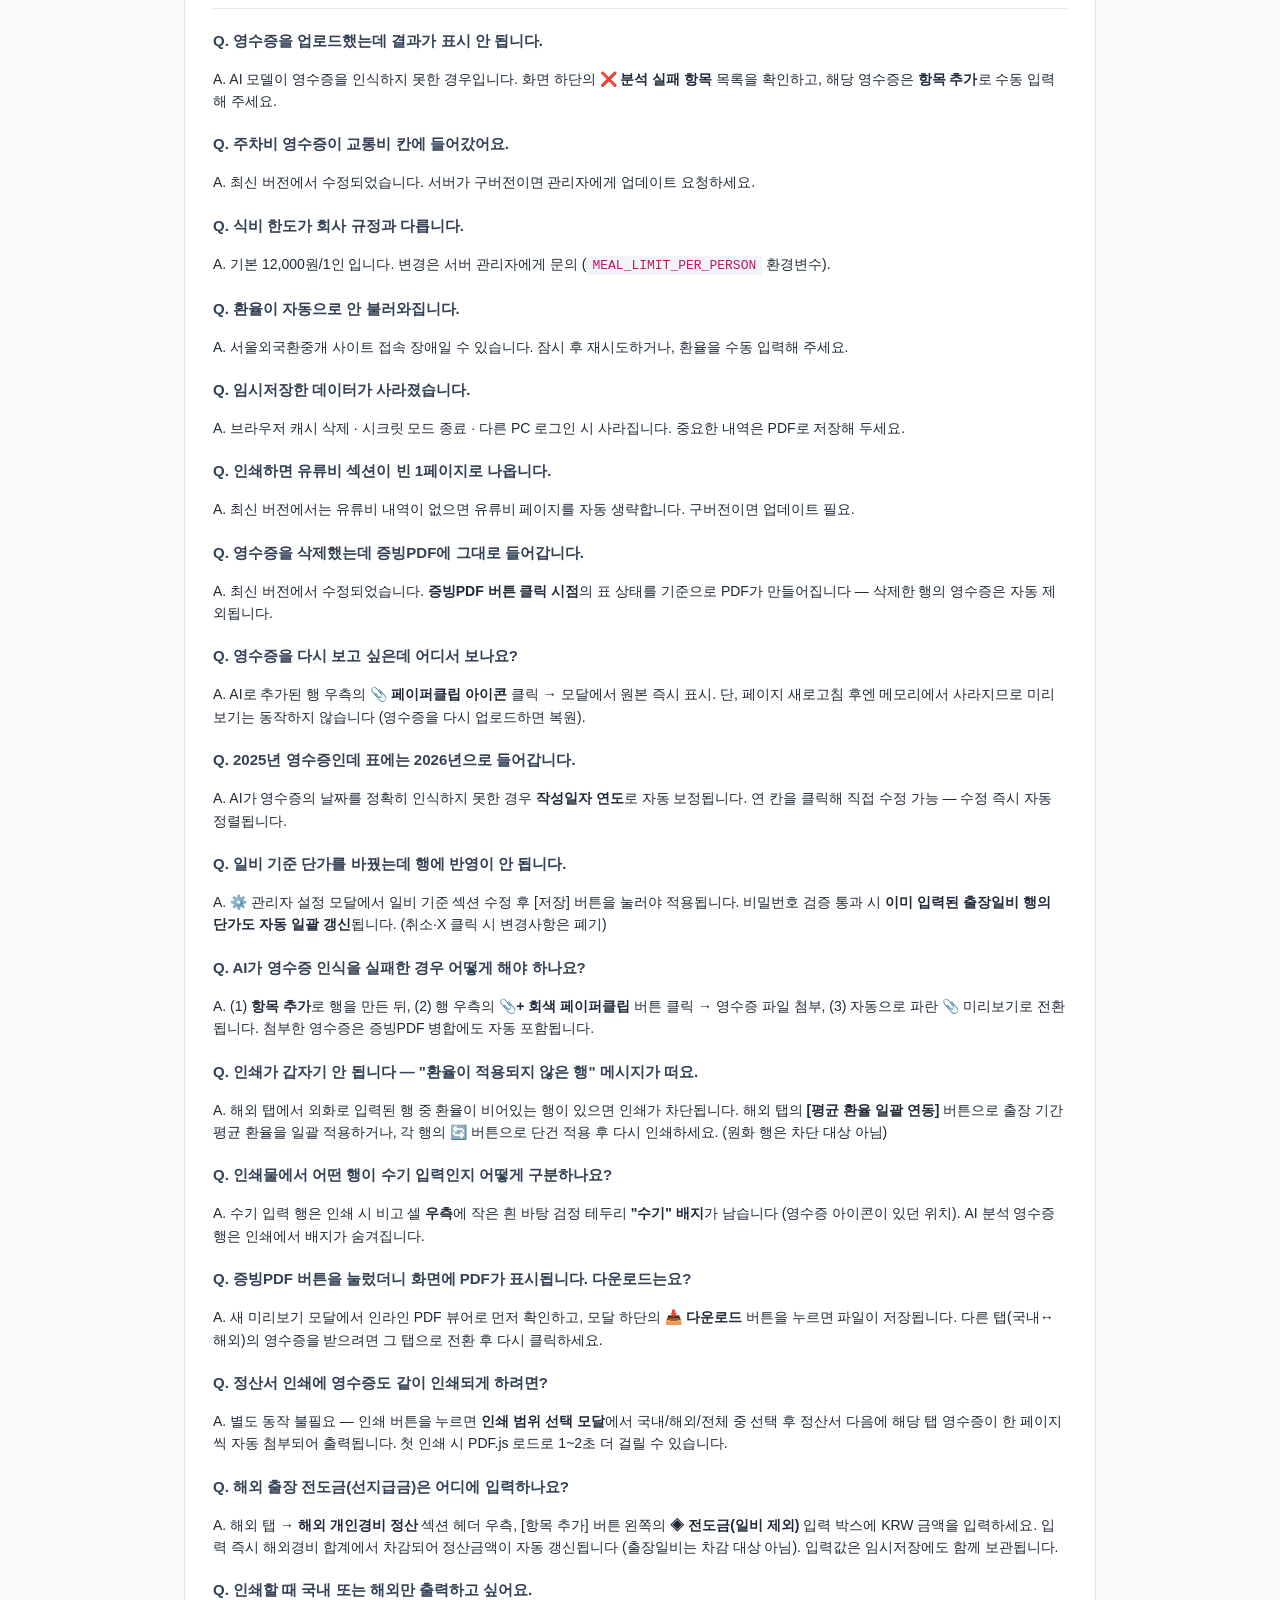
==== commit 07dd7ded: "feat: 일비 기준 서버 저장 + 해외 표 인쇄 폰트/border 보정 일비 기준 (per_diem_rates) 서버 이전: - settings_store.py: per_diem" ====
--- a/templates/guide.html
+++ b/templates/guide.html
@@ -544,8 +544,7 @@
   </ol>
 
   <div class="note">
-    일비 기준은 브라우저 <code>localStorage</code> 에 저장됩니다 (PC/브라우저별).<br>
-    한도·유가는 서버 <code>settings.json</code> 에 저장 — 전사 공통 적용.
+    <b>저장 위치 (rev. 5 변경):</b> 일비 기준 / 한도 / 유가 모두 서버 <code>settings.json</code> 에 저장됩니다 — 전사 공통 적용. 한 명의 관리자가 [저장]을 누르면 모든 사용자가 같은 기준을 보게 됩니다.
   </div>
 </section>
 
@@ -607,7 +606,7 @@
     </li>
     <li>비밀번호: 기본 <code>admin</code> (서버 <code>.env</code>의 <code>ADMIN_PASSWORD</code>로 변경 가능)</li>
     <li>한도/유가/일비 모두 한 번의 [저장]으로 일괄 반영</li>
-    <li>한도·유가는 <code>settings.json</code> 서버 저장 (전사 공통), 일비 기준은 브라우저 <code>localStorage</code> 저장 (PC별)</li>
+    <li>한도·유가·일비 기준 모두 서버 <code>settings.json</code> 저장 (전사 공통)</li>
     <li>모달 [취소] 시 일비 기준 변경사항도 자동 롤백 (실수 방지)</li>
   </ul>
 
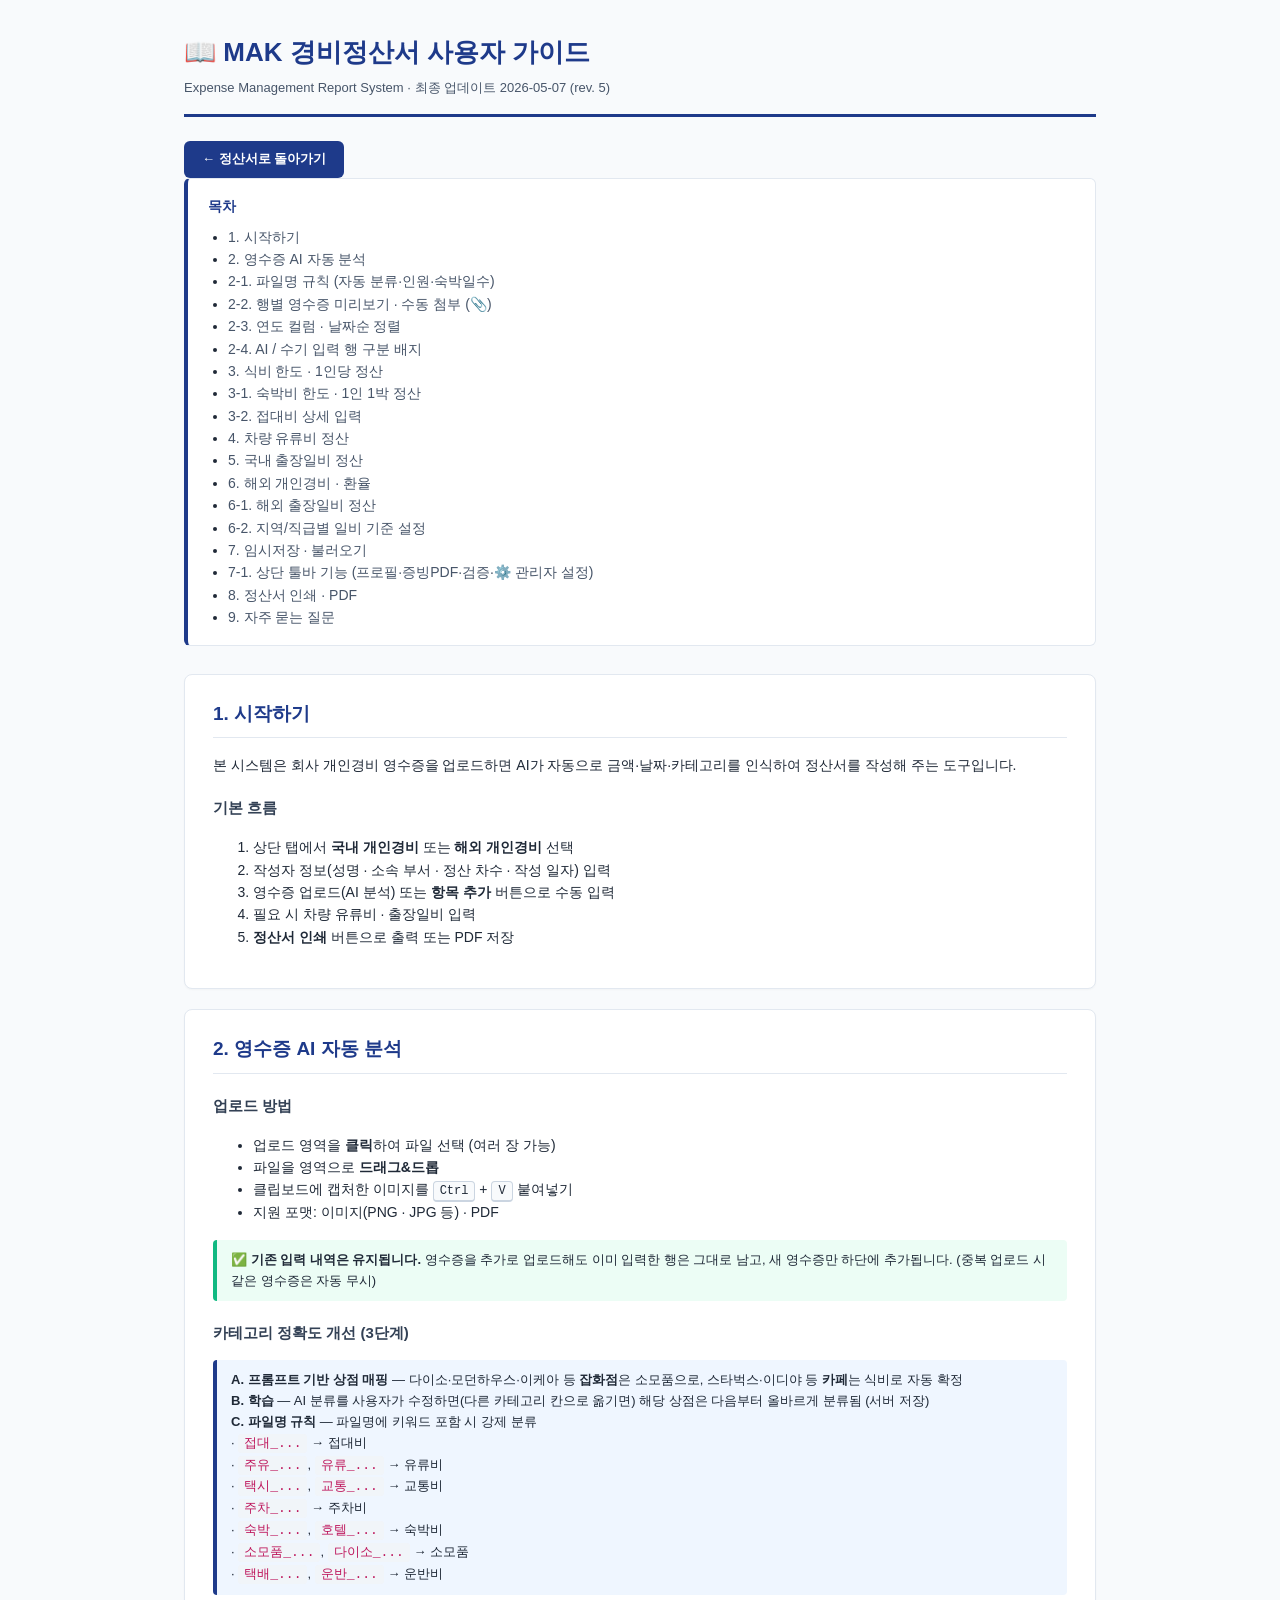
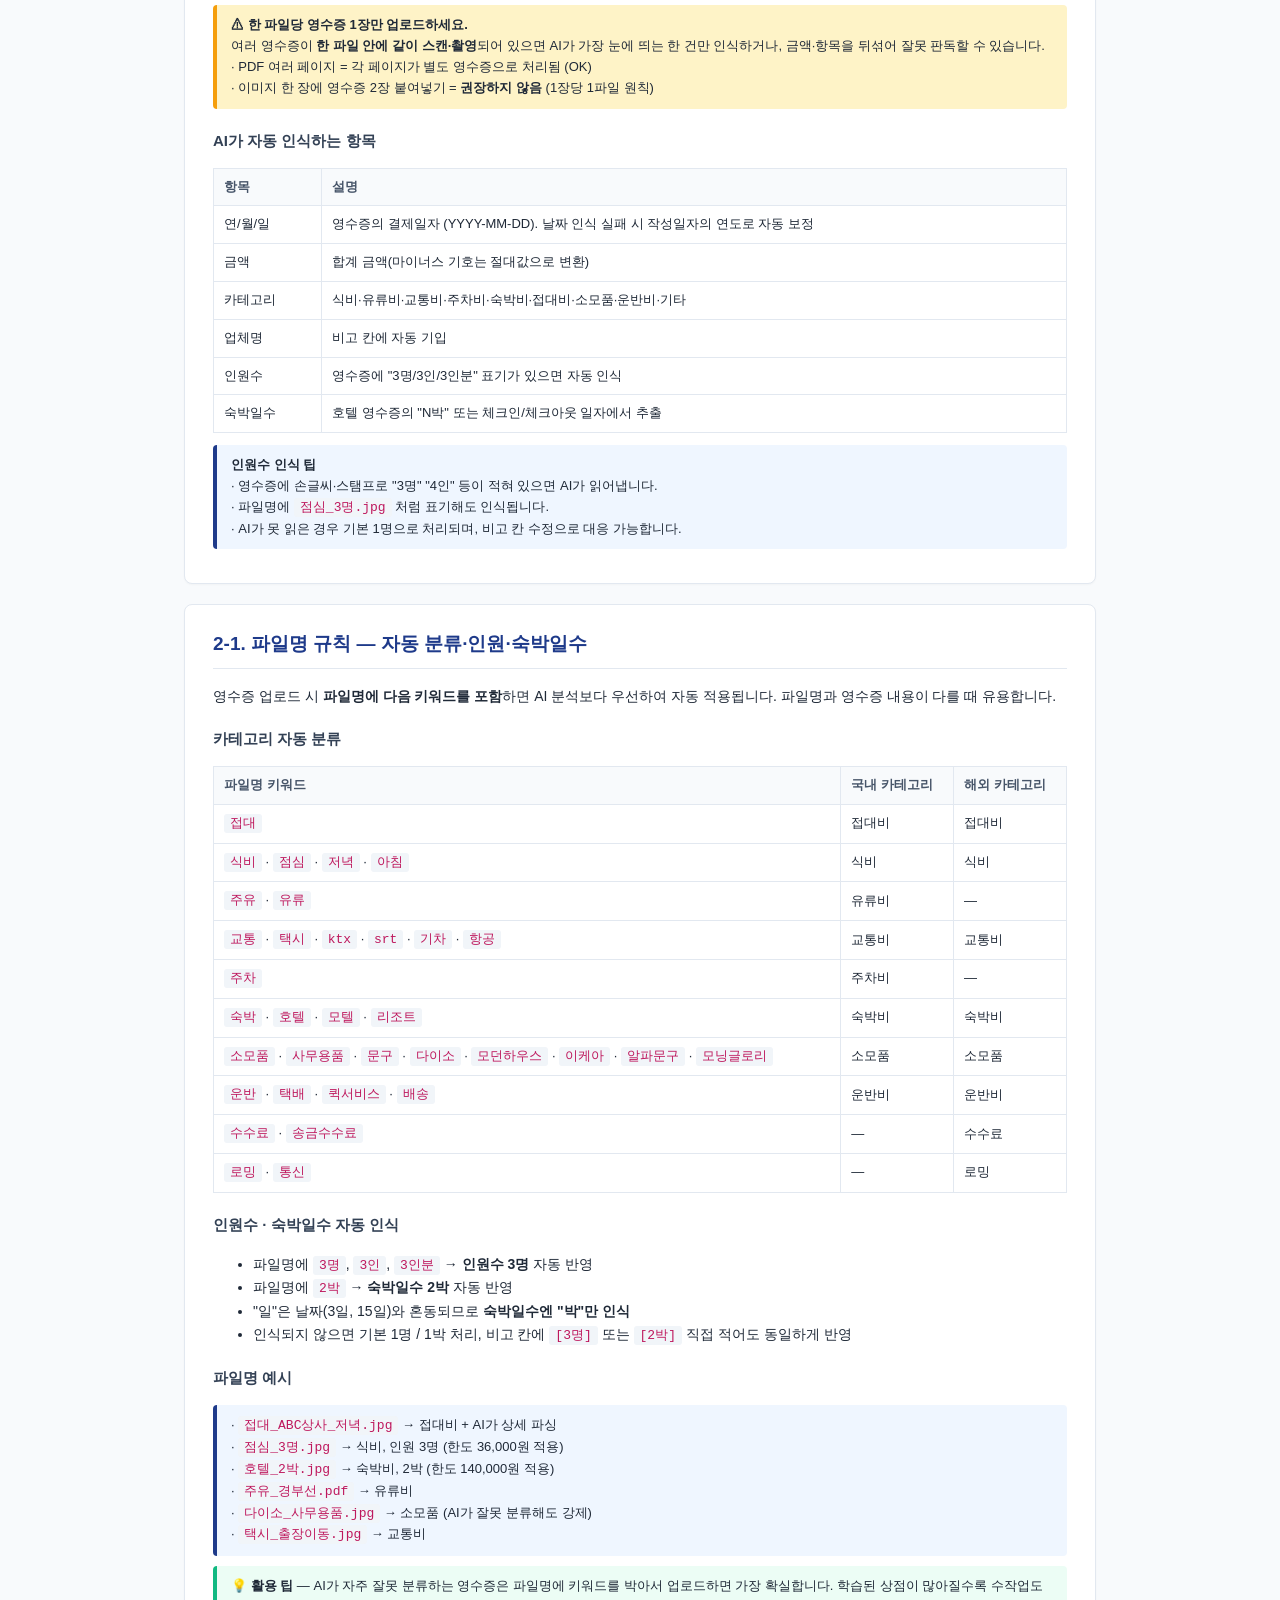
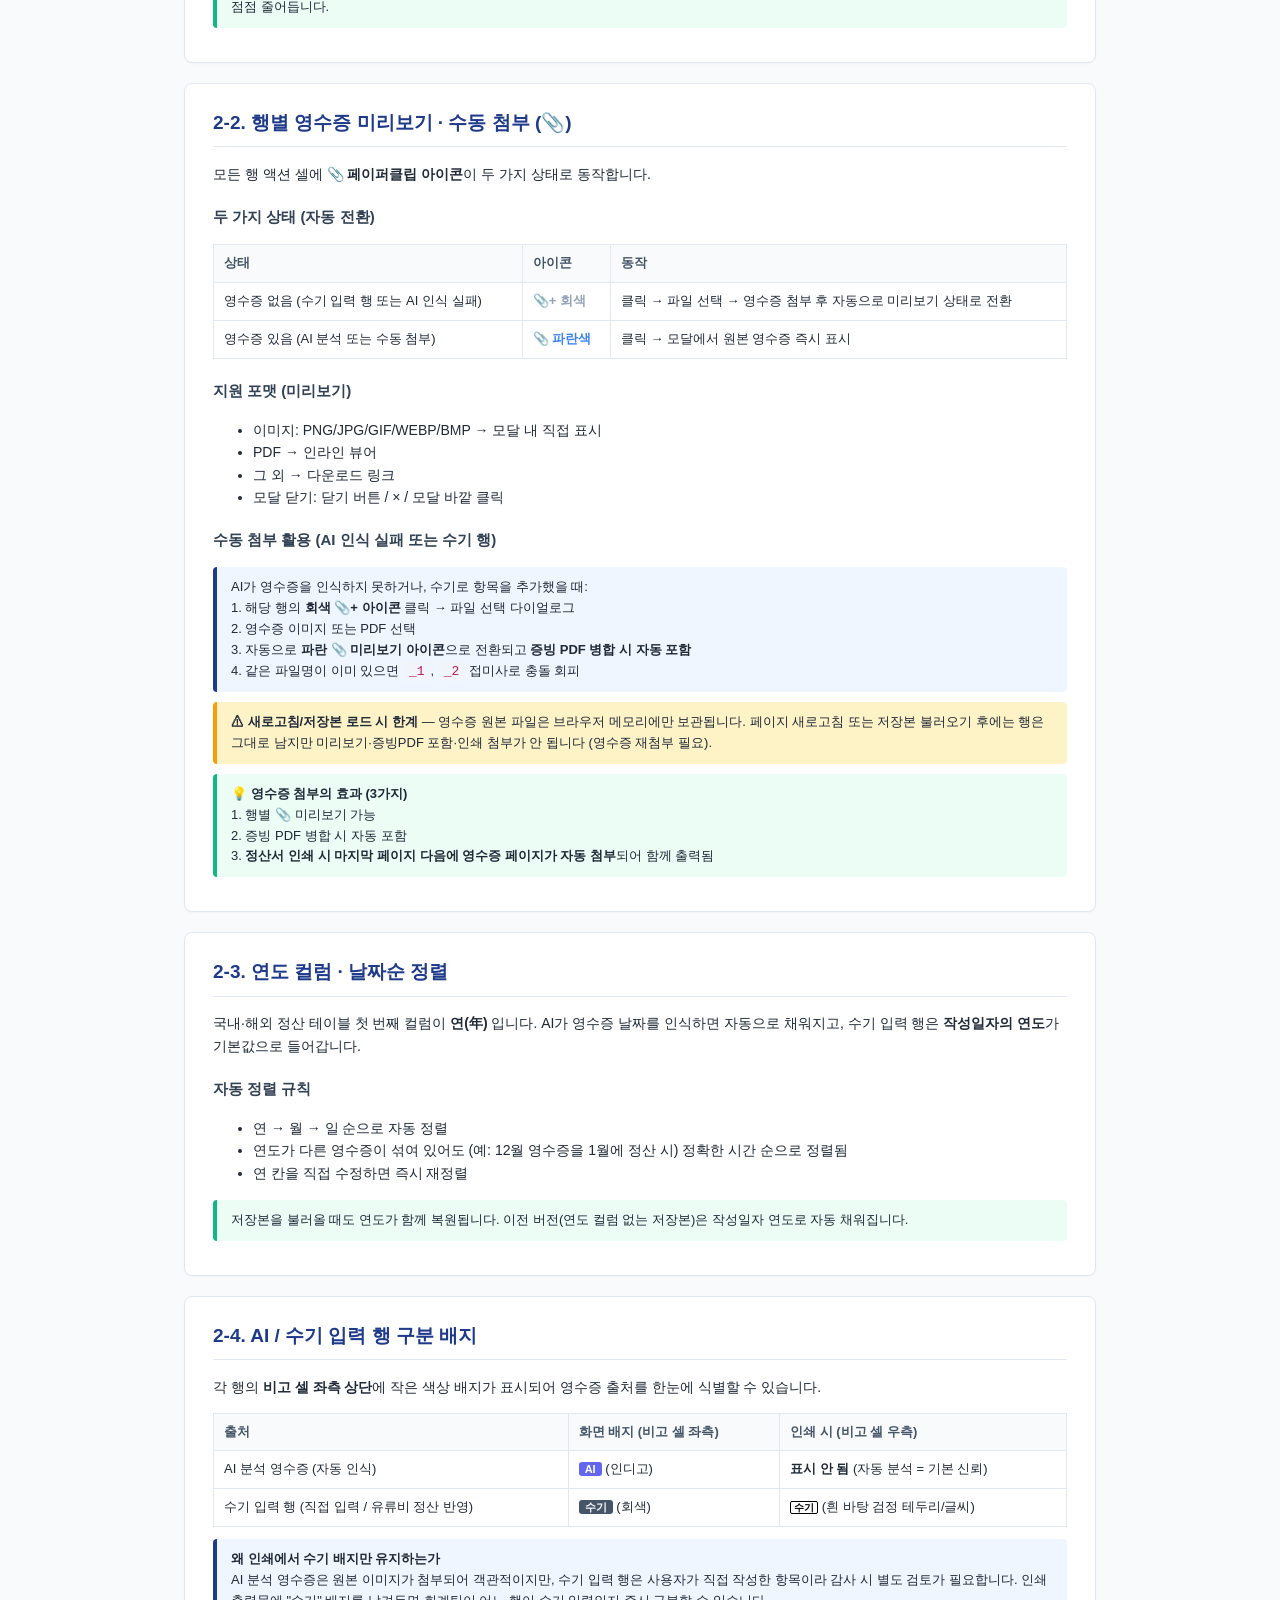
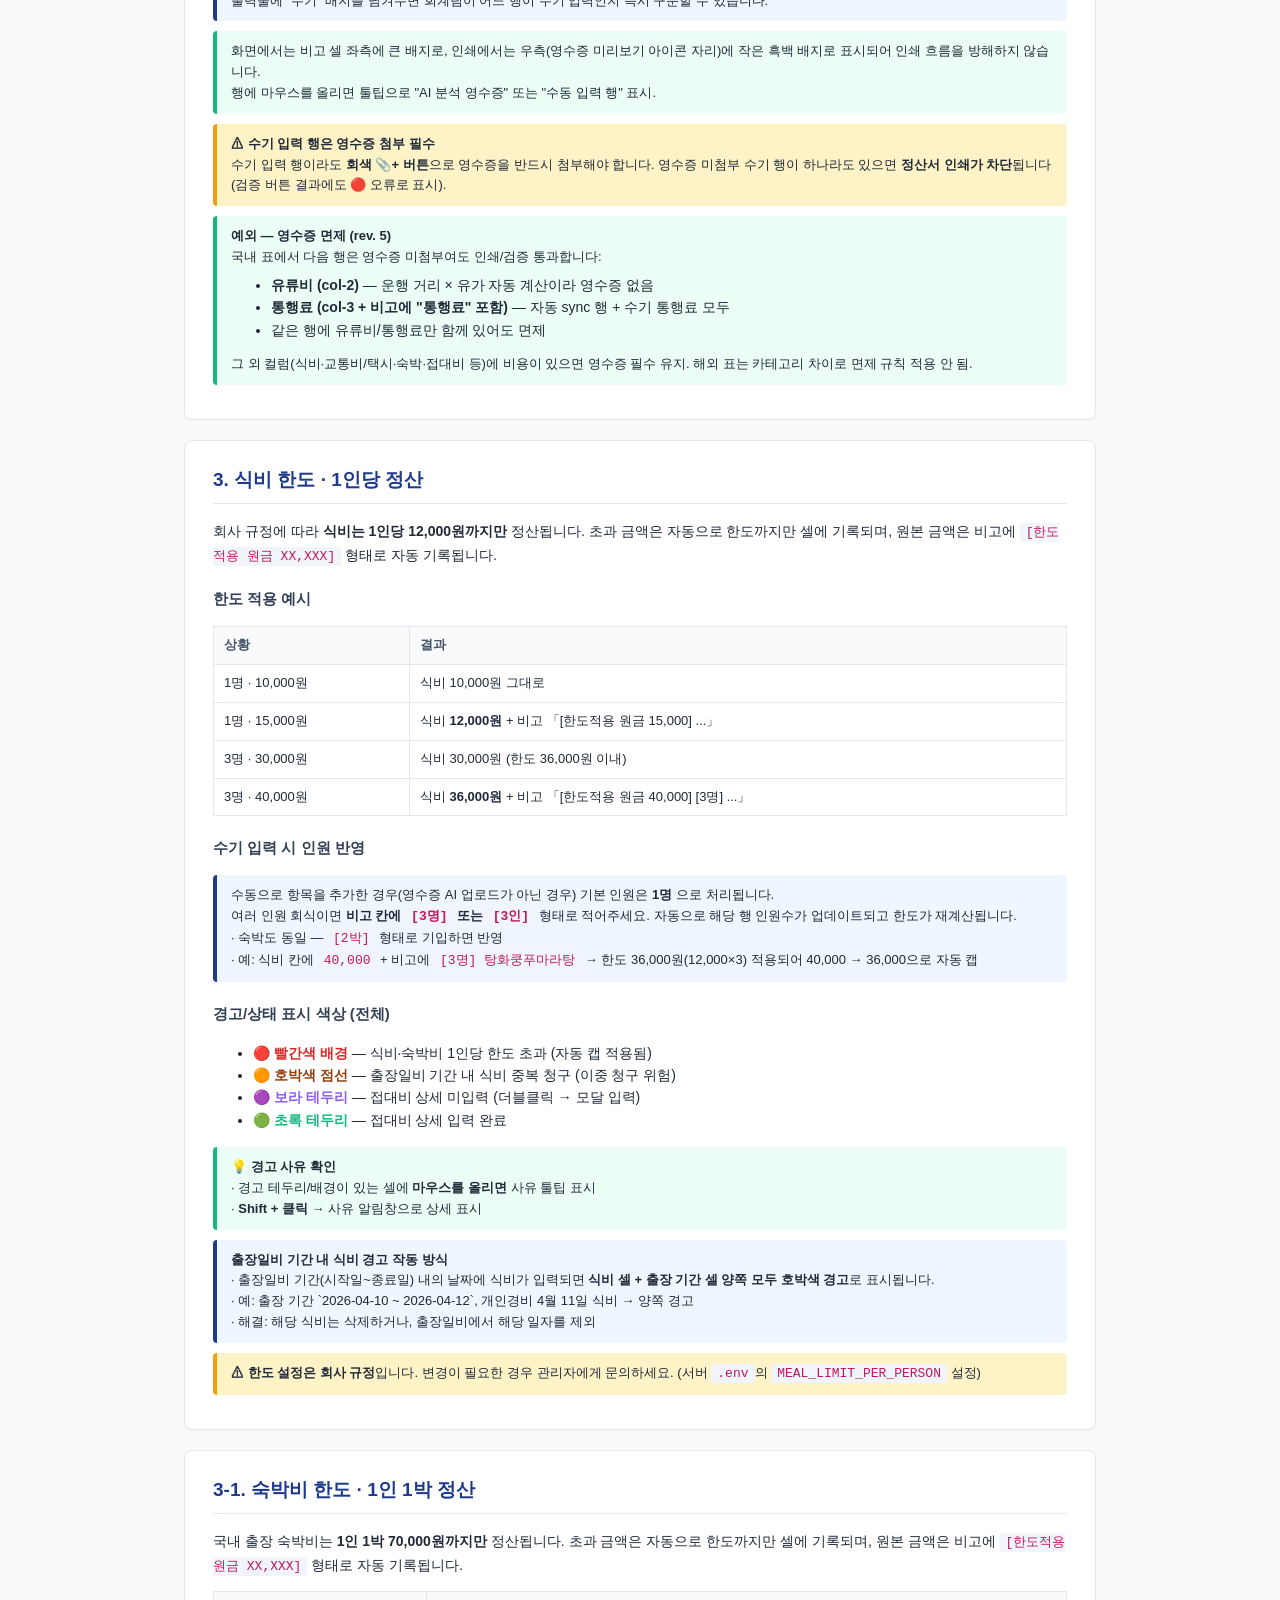
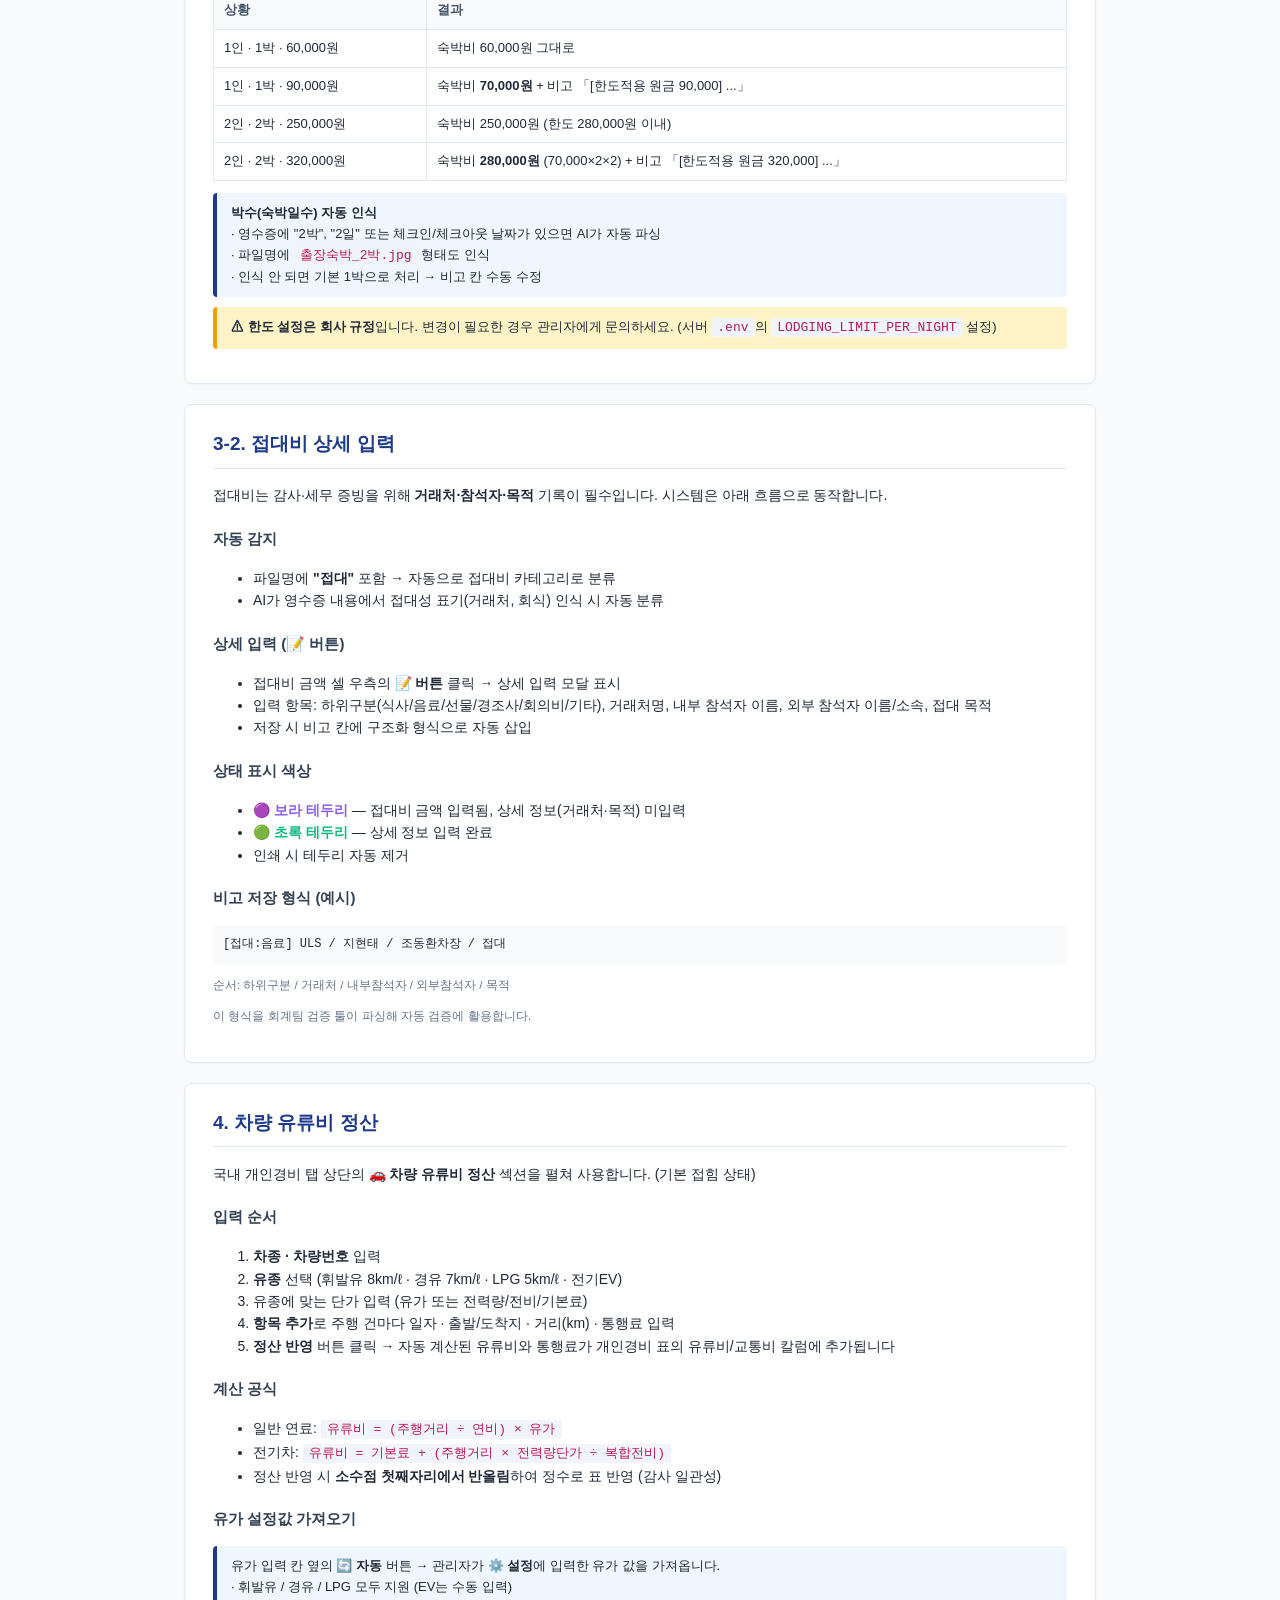
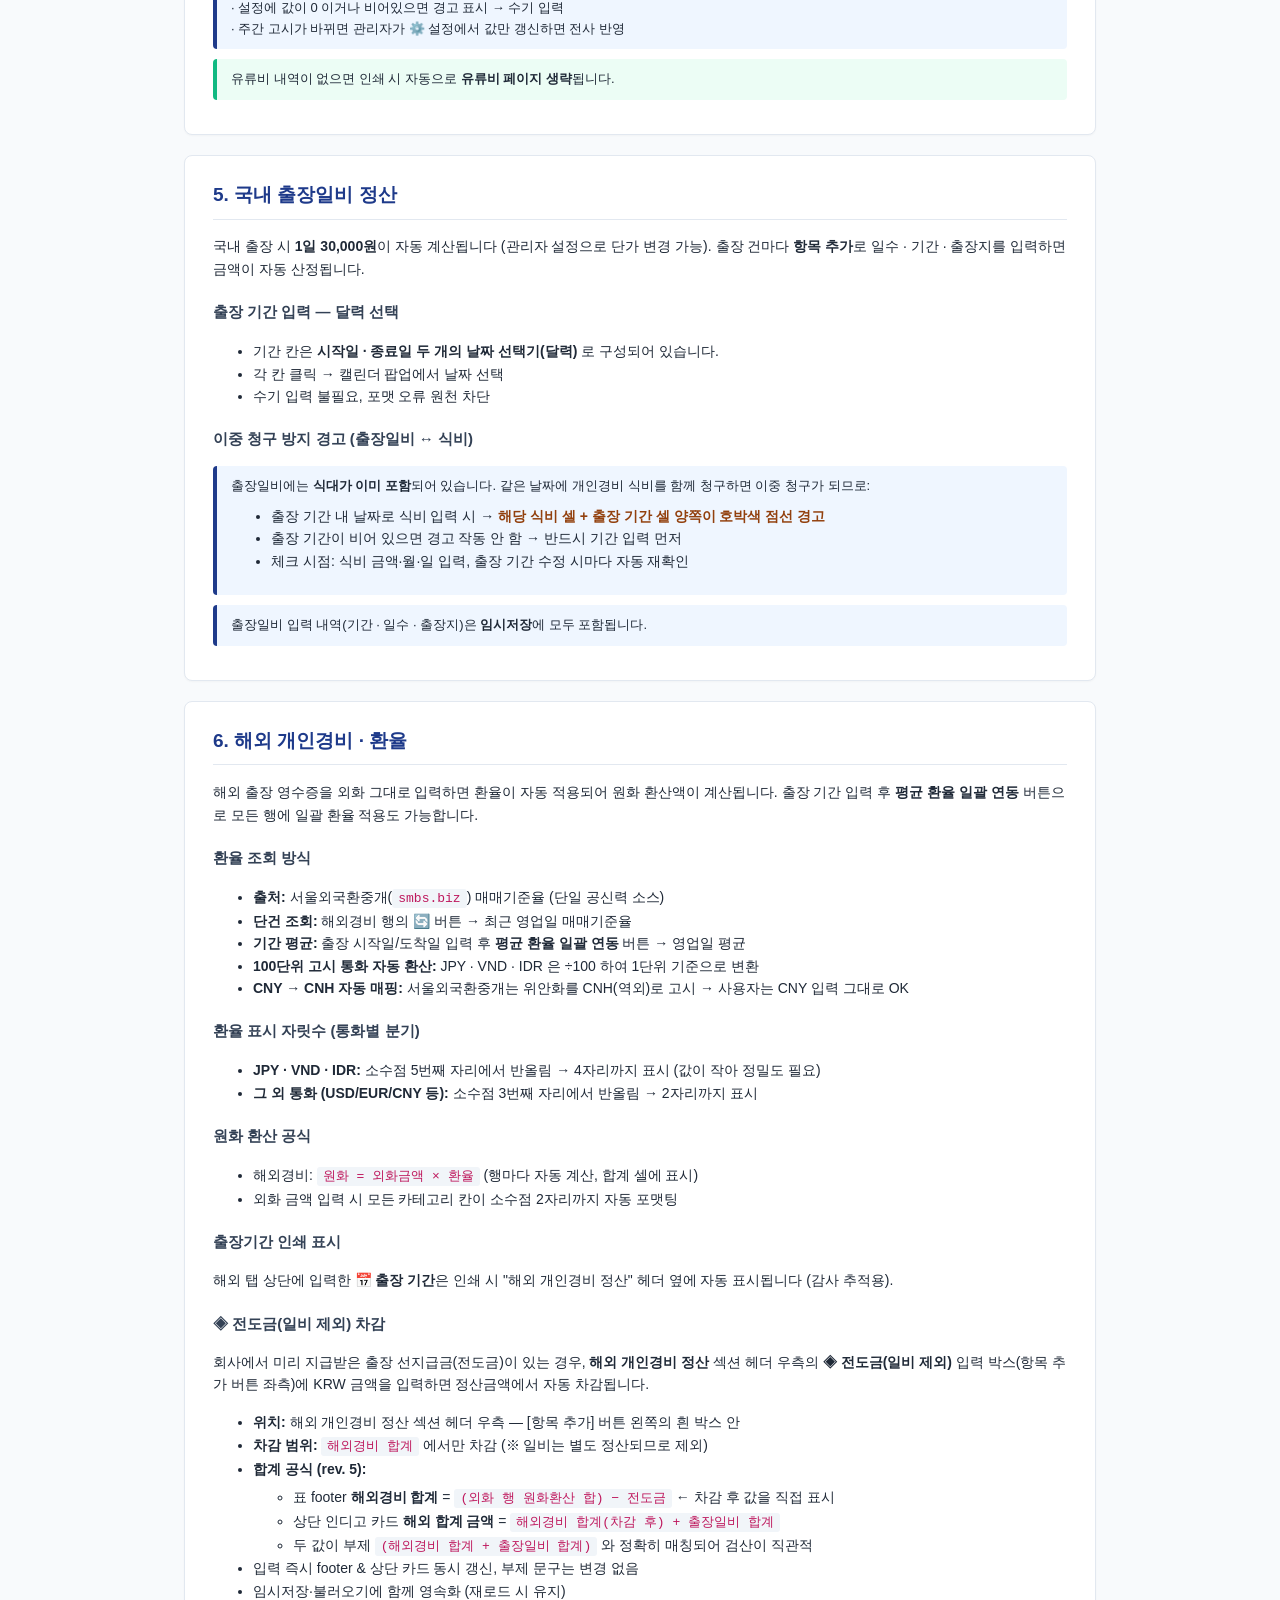
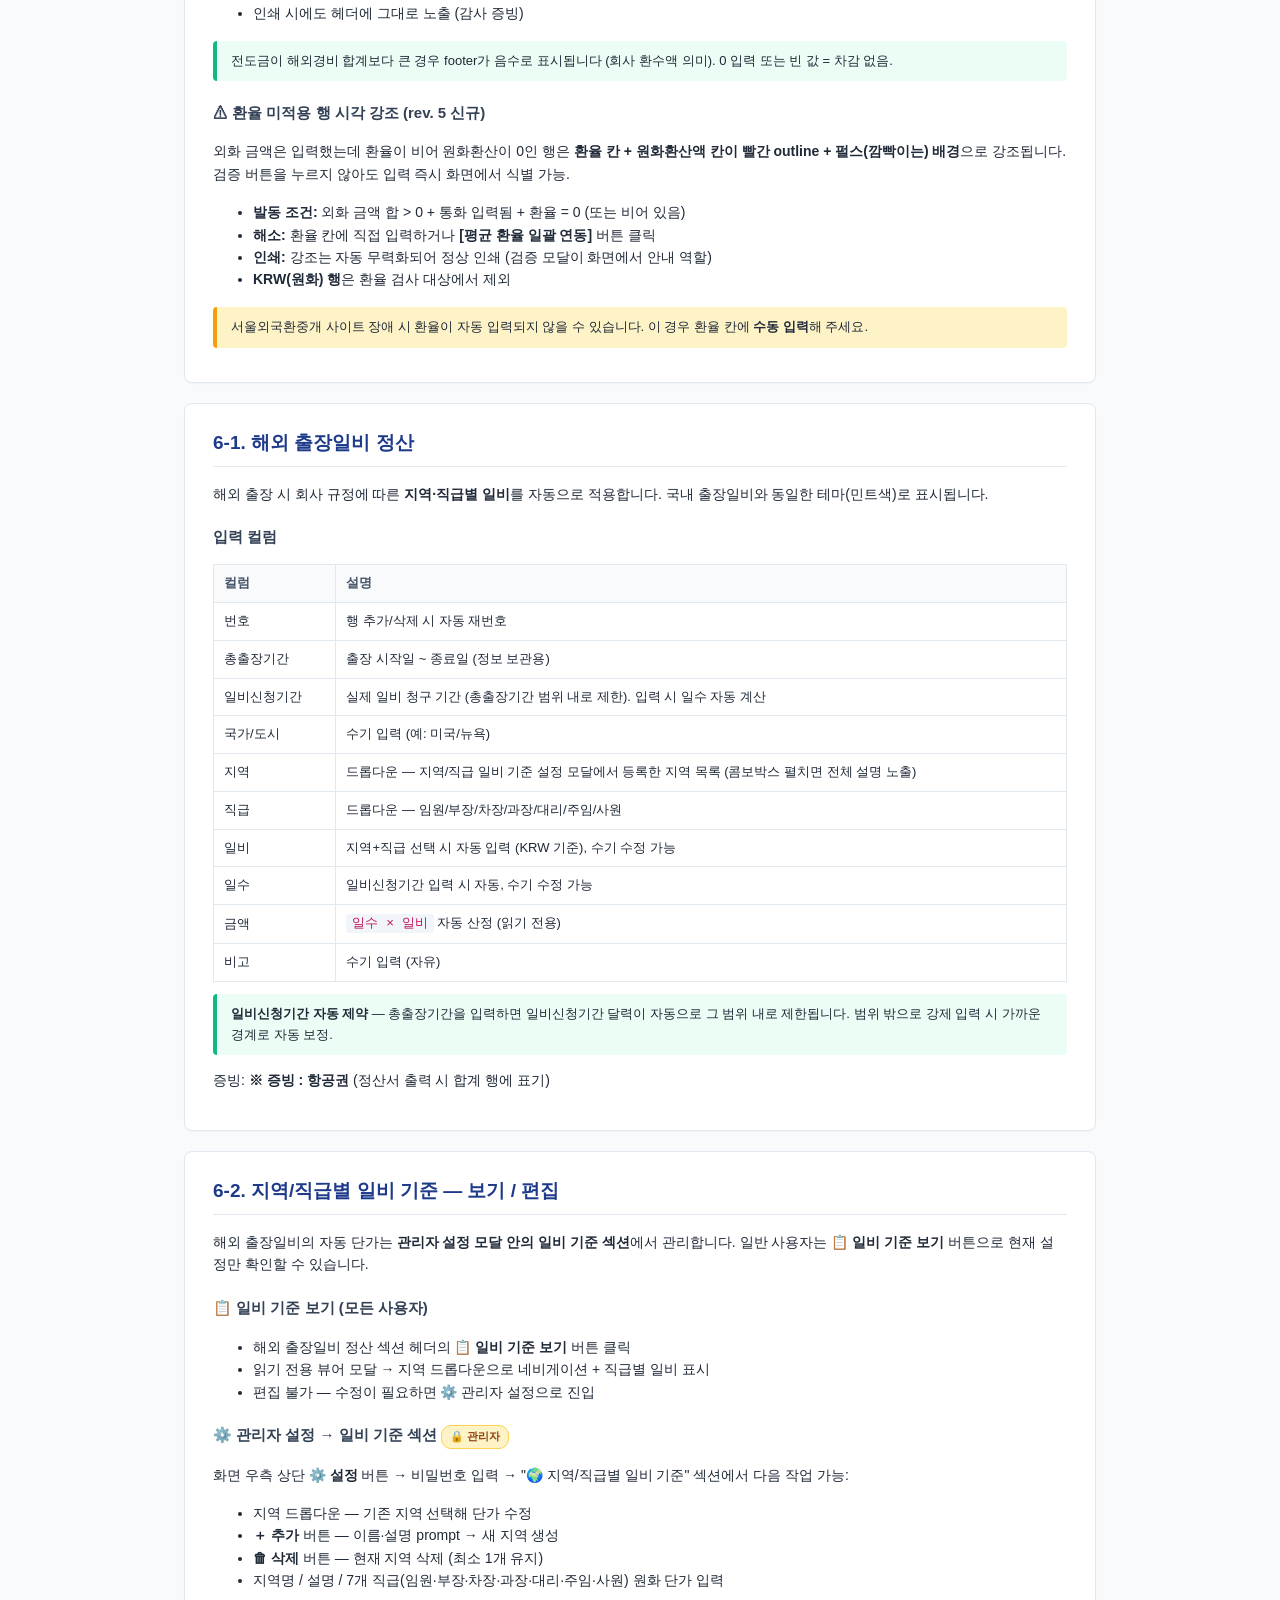
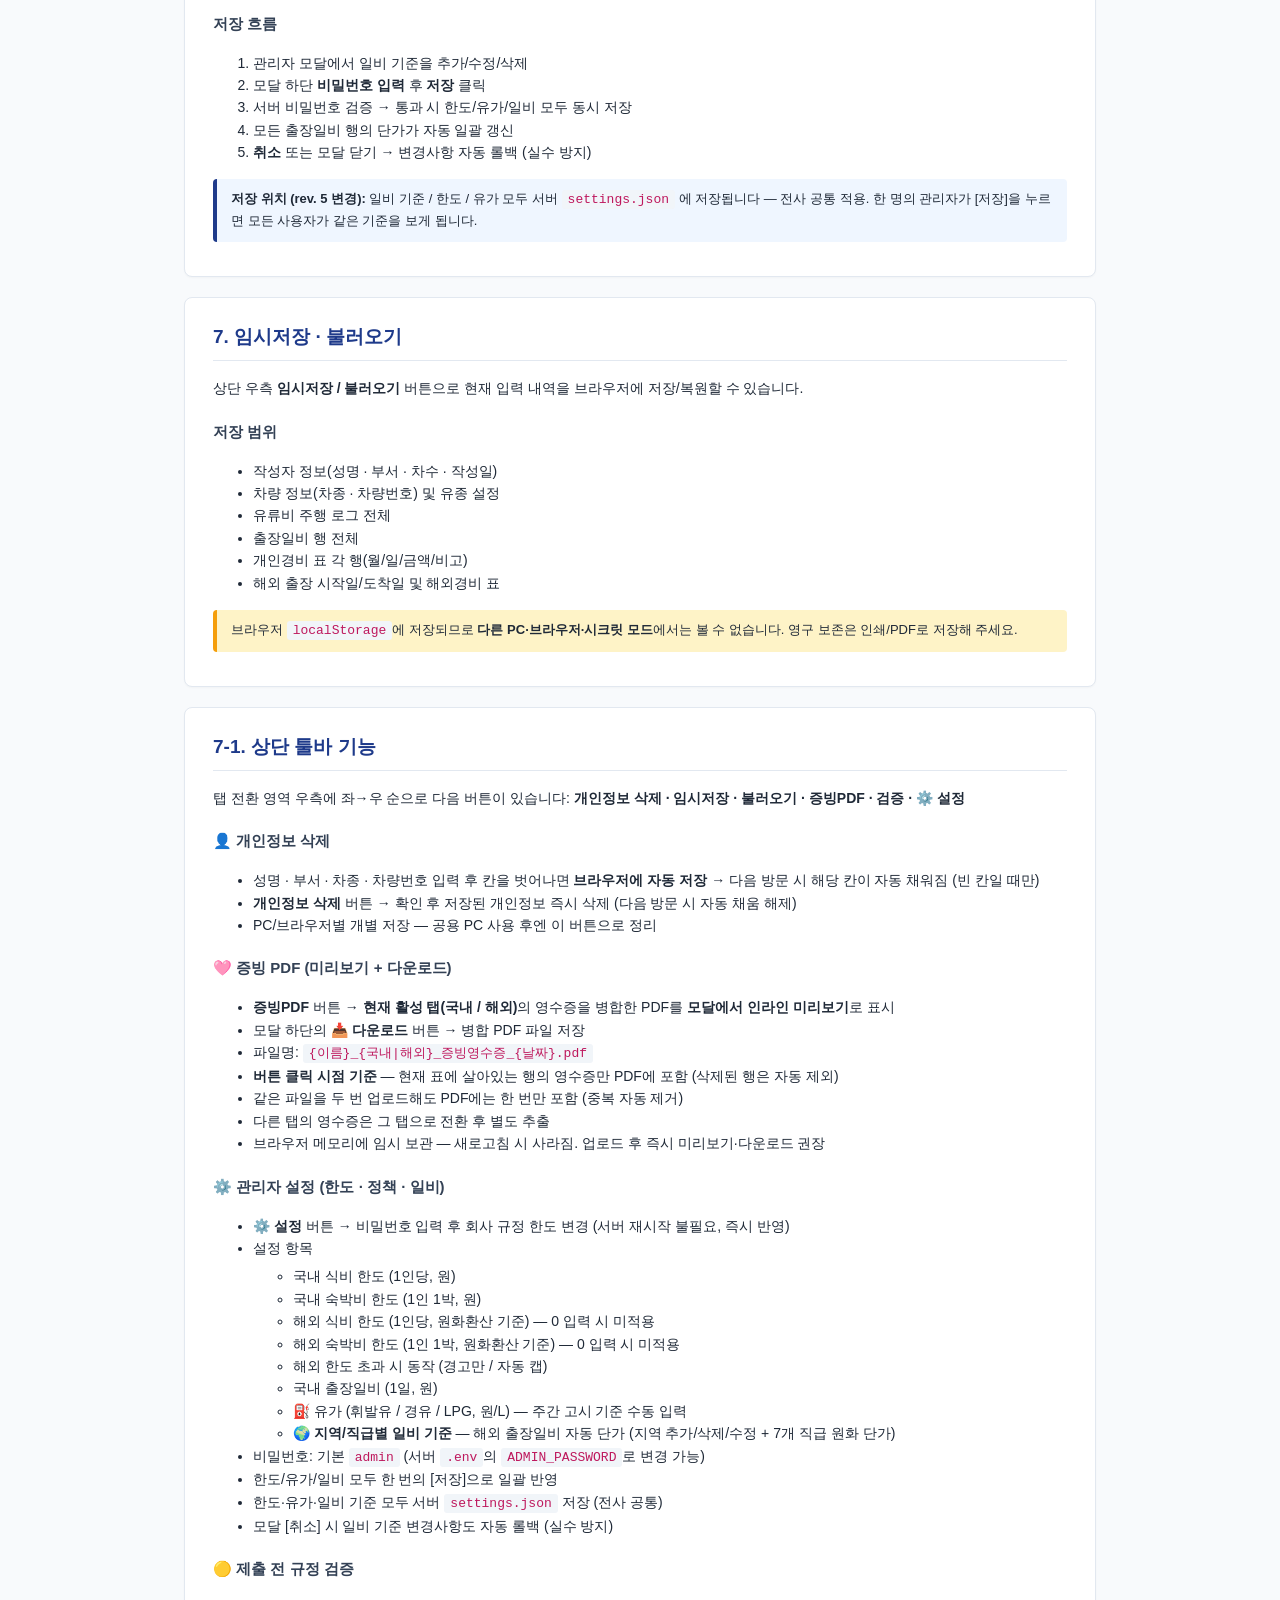
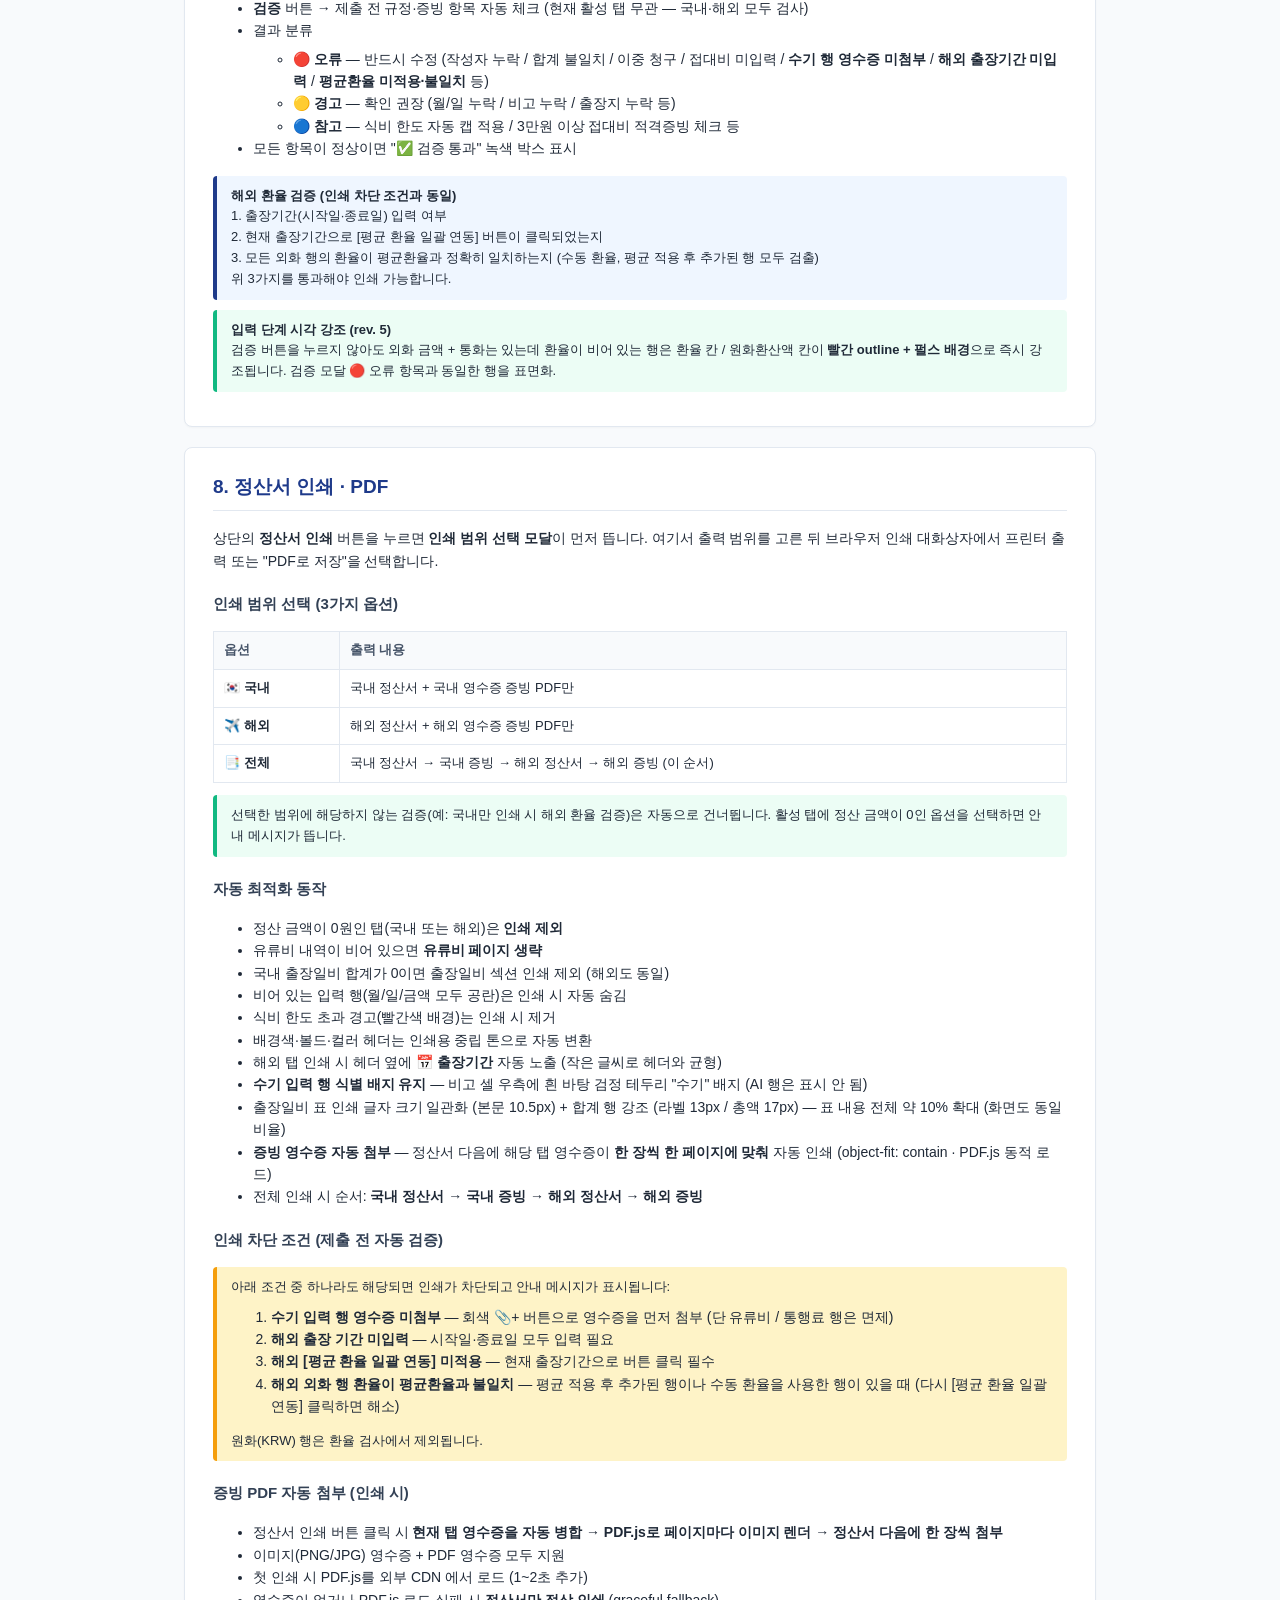
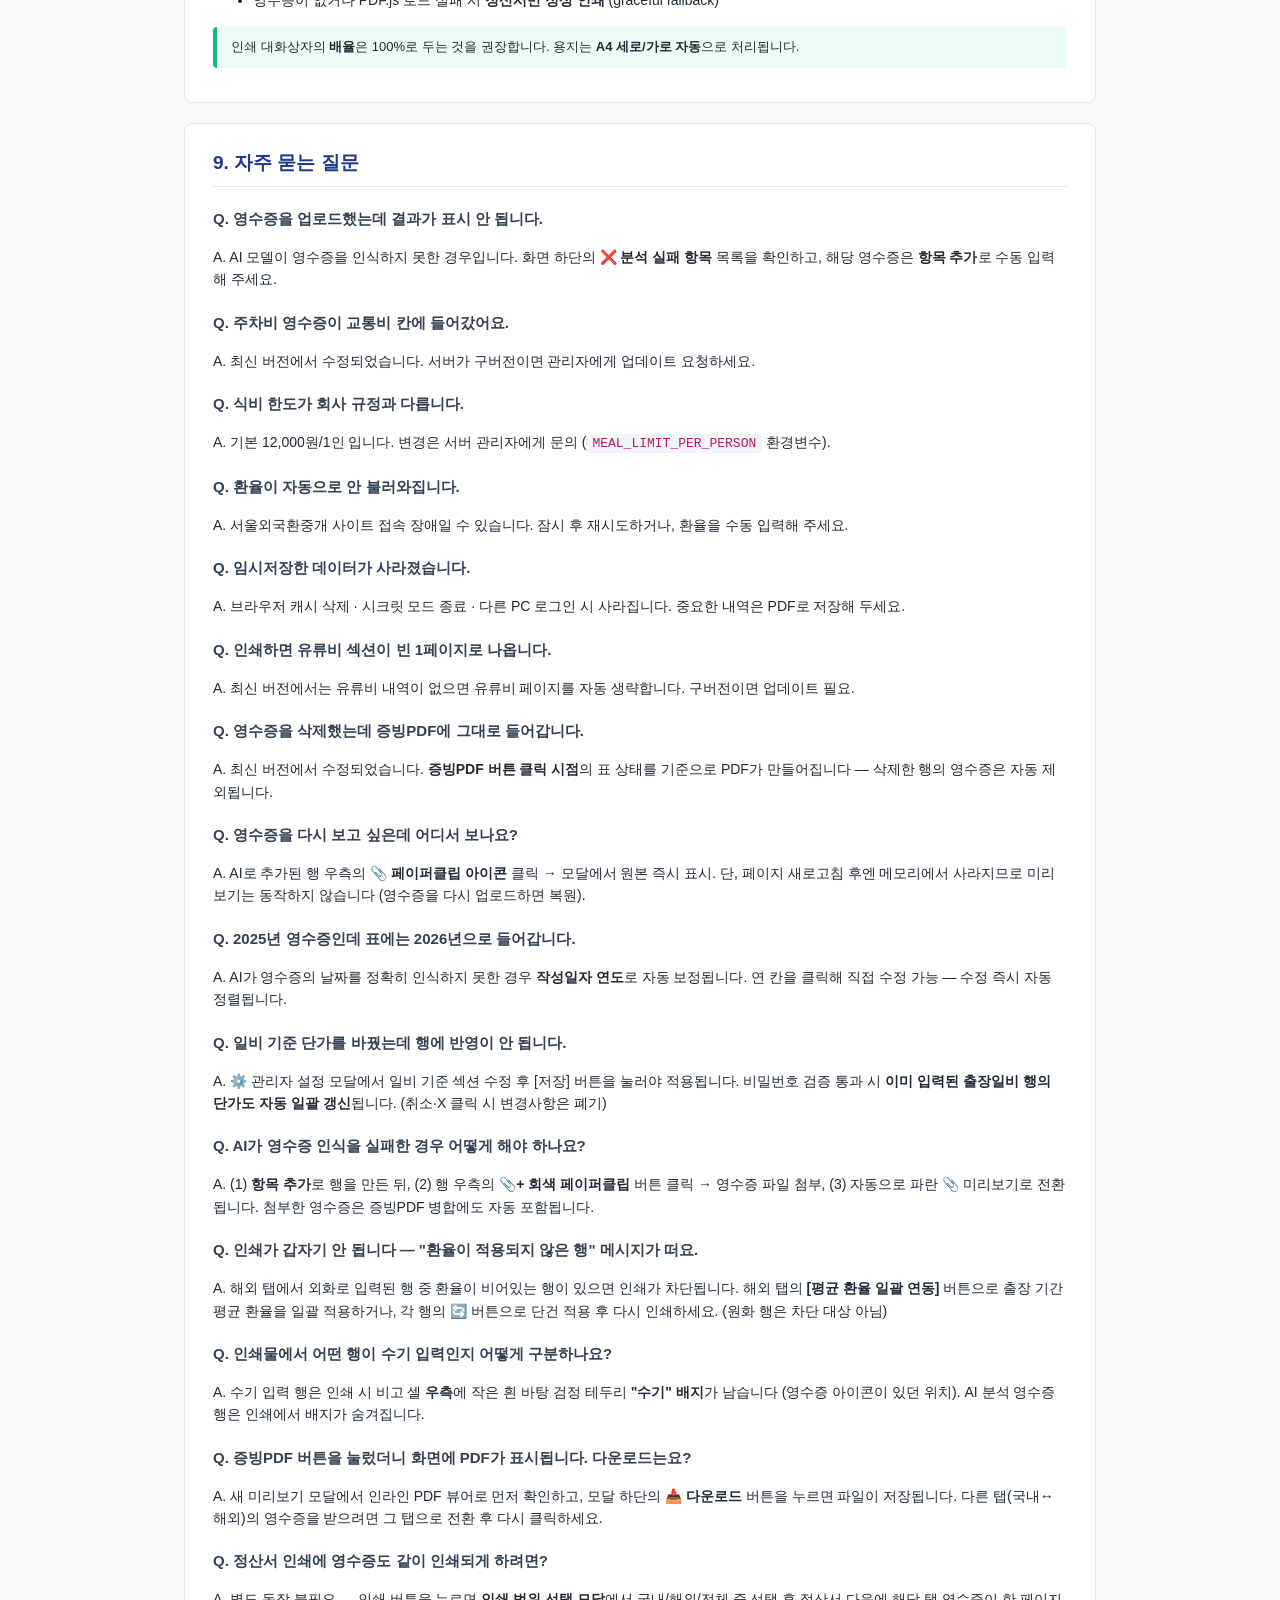
==== commit 1c84df62: "feat: 유류비·통행료 영수증 면제 규칙 국내 표에서 다음 행은 영수증 첨부 없이 인쇄/검증 통과: - col-2 (유류비) — 운행 거리 × 유가 자동 계산이라 영수증 없음 -" ====
--- a/templates/guide.html
+++ b/templates/guide.html
@@ -266,6 +266,17 @@
     <b>⚠ 수기 입력 행은 영수증 첨부 필수</b><br>
     수기 입력 행이라도 <b>회색 📎+ 버튼</b>으로 영수증을 반드시 첨부해야 합니다. 영수증 미첨부 수기 행이 하나라도 있으면 <b>정산서 인쇄가 차단</b>됩니다 (검증 버튼 결과에도 🔴 오류로 표시).
   </div>
+
+  <div class="tip">
+    <b>예외 — 영수증 면제 (rev. 5)</b><br>
+    국내 표에서 다음 행은 영수증 미첨부여도 인쇄/검증 통과합니다:
+    <ul style="margin-top:6px;">
+      <li><b>유류비 (col-2)</b> — 운행 거리 × 유가 자동 계산이라 영수증 없음</li>
+      <li><b>통행료 (col-3 + 비고에 "통행료" 포함)</b> — 자동 sync 행 + 수기 통행료 모두</li>
+      <li>같은 행에 유류비/통행료만 함께 있어도 면제</li>
+    </ul>
+    그 외 컬럼(식비·교통비/택시·숙박·접대비 등)에 비용이 있으면 영수증 필수 유지. 해외 표는 카테고리 차이로 면제 규칙 적용 안 됨.
+  </div>
 </section>
 
 <section id="meal">
@@ -671,7 +682,7 @@
   <div class="warn">
     아래 조건 중 하나라도 해당되면 인쇄가 차단되고 안내 메시지가 표시됩니다:
     <ol style="margin-top:8px;">
-      <li><b>수기 입력 행 영수증 미첨부</b> — 회색 📎+ 버튼으로 영수증을 먼저 첨부</li>
+      <li><b>수기 입력 행 영수증 미첨부</b> — 회색 📎+ 버튼으로 영수증을 먼저 첨부 (단 유류비 / 통행료 행은 면제)</li>
       <li><b>해외 출장 기간 미입력</b> — 시작일·종료일 모두 입력 필요</li>
       <li><b>해외 [평균 환율 일괄 연동] 미적용</b> — 현재 출장기간으로 버튼 클릭 필수</li>
       <li><b>해외 외화 행 환율이 평균환율과 불일치</b> — 평균 적용 후 추가된 행이나 수동 환율을 사용한 행이 있을 때 (다시 [평균 환율 일괄 연동] 클릭하면 해소)</li>
@@ -747,7 +758,7 @@
   <p>A. 정산서 인쇄 버튼을 누르면 뜨는 모달에서 <b>🇰🇷 국내</b> 또는 <b>✈️ 해외</b>를 선택하면 해당 탭의 정산서와 증빙 PDF만 출력됩니다. 둘 다 함께 출력하려면 <b>📑 전체</b>를 선택하세요.</p>
 
   <h3>Q. 수기로 행을 추가했는데 인쇄가 안 됩니다.</h3>
-  <p>A. 수기 행에는 영수증 첨부가 필수입니다. 행 우측의 <b>회색 📎+ 버튼</b>을 클릭해 영수증을 첨부한 뒤 다시 인쇄하세요. 검증 버튼으로 미리 점검 가능.</p>
+  <p>A. 수기 행에는 영수증 첨부가 필수입니다. 행 우측의 <b>회색 📎+ 버튼</b>을 클릭해 영수증을 첨부한 뒤 다시 인쇄하세요. 검증 버튼으로 미리 점검 가능. <b>예외:</b> 국내 표의 유류비(col-2) / 통행료(col-3 + 비고 "통행료") 행은 영수증 면제 (rev. 5).</p>
 
   <h3>Q. 검증 버튼을 눌렀는데 해외 환율 누락이 안 잡힙니다.</h3>
   <p>A. 최신 버전(rev. 5)에서는 <b>활성 탭 무관하게</b> 해외 항목을 항상 검사하고, 환율이 빠진 행은 <b>입력 즉시 빨간 outline + 펄스 배경</b>으로 화면에 표시됩니다. 출장기간 미입력 / [평균 환율 일괄 연동] 미적용 / 환율이 평균과 다른 행 모두 🔴 오류로 표시됩니다.</p>
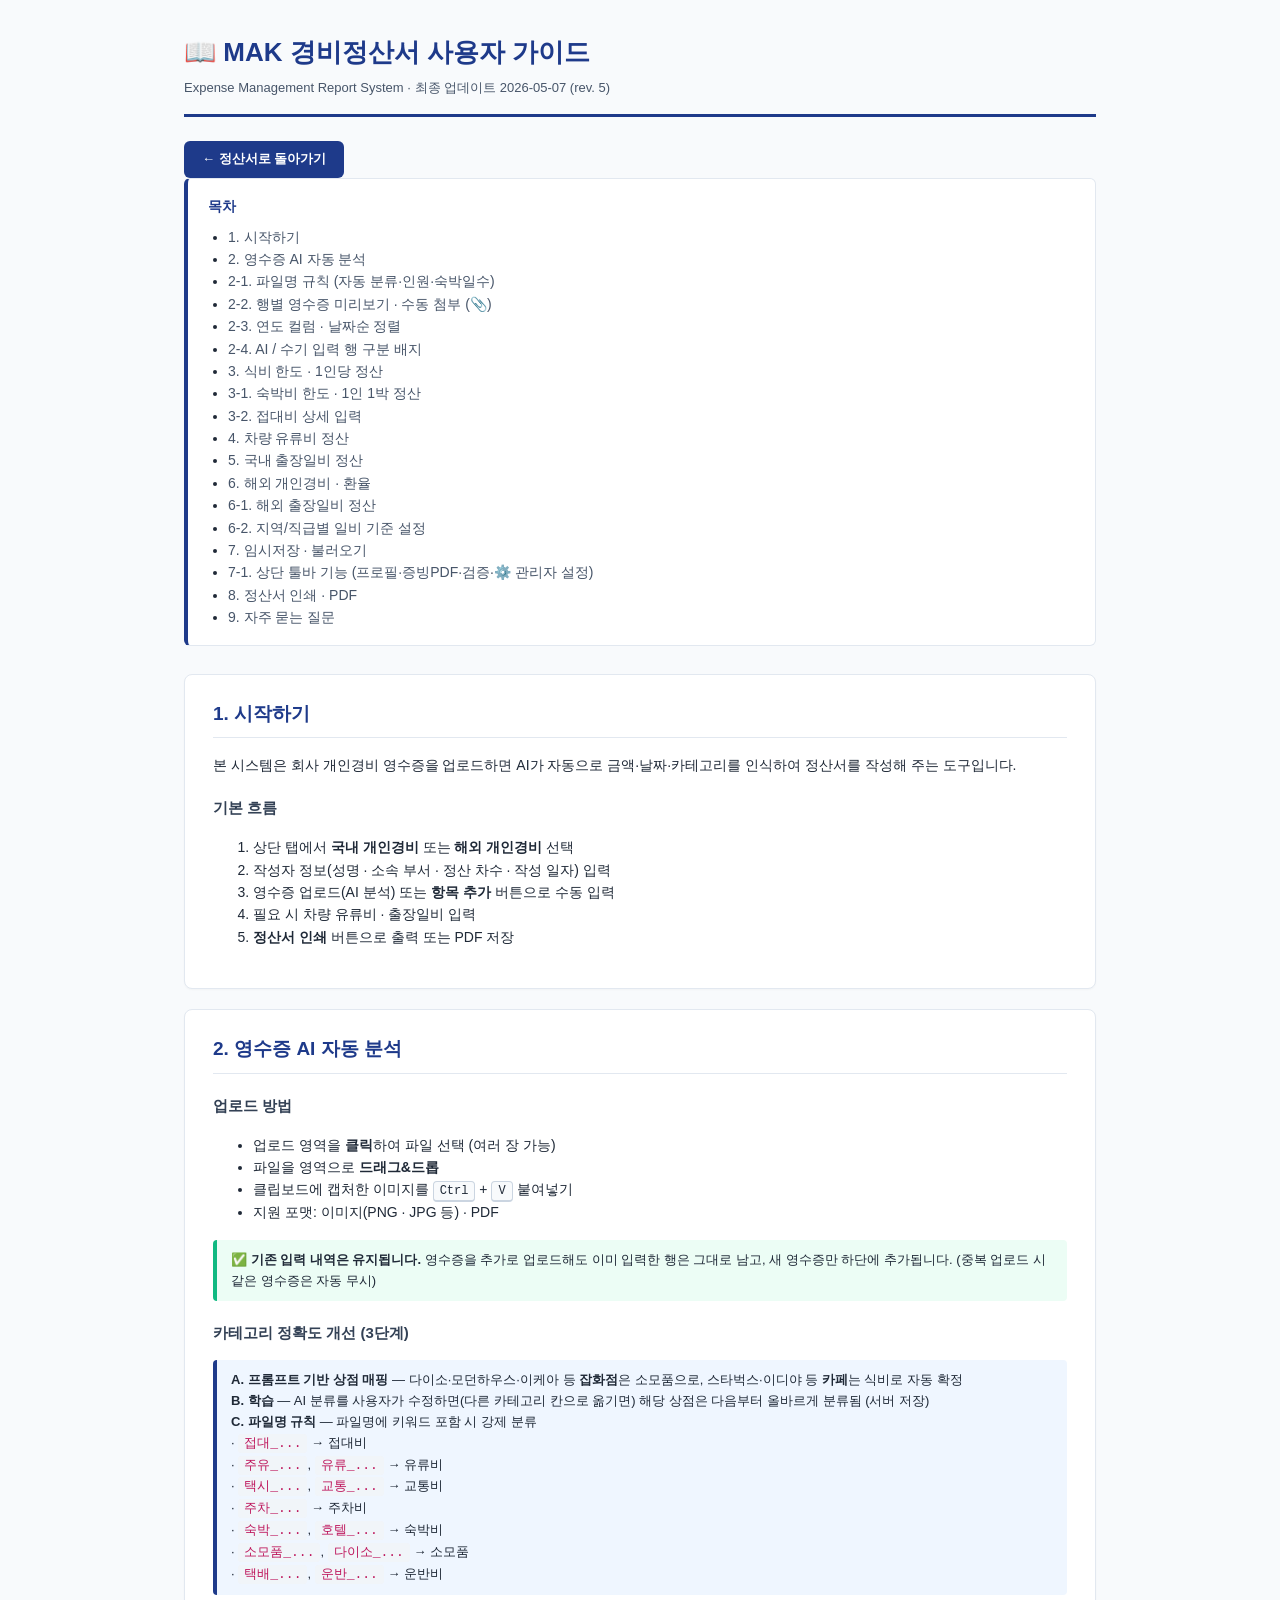
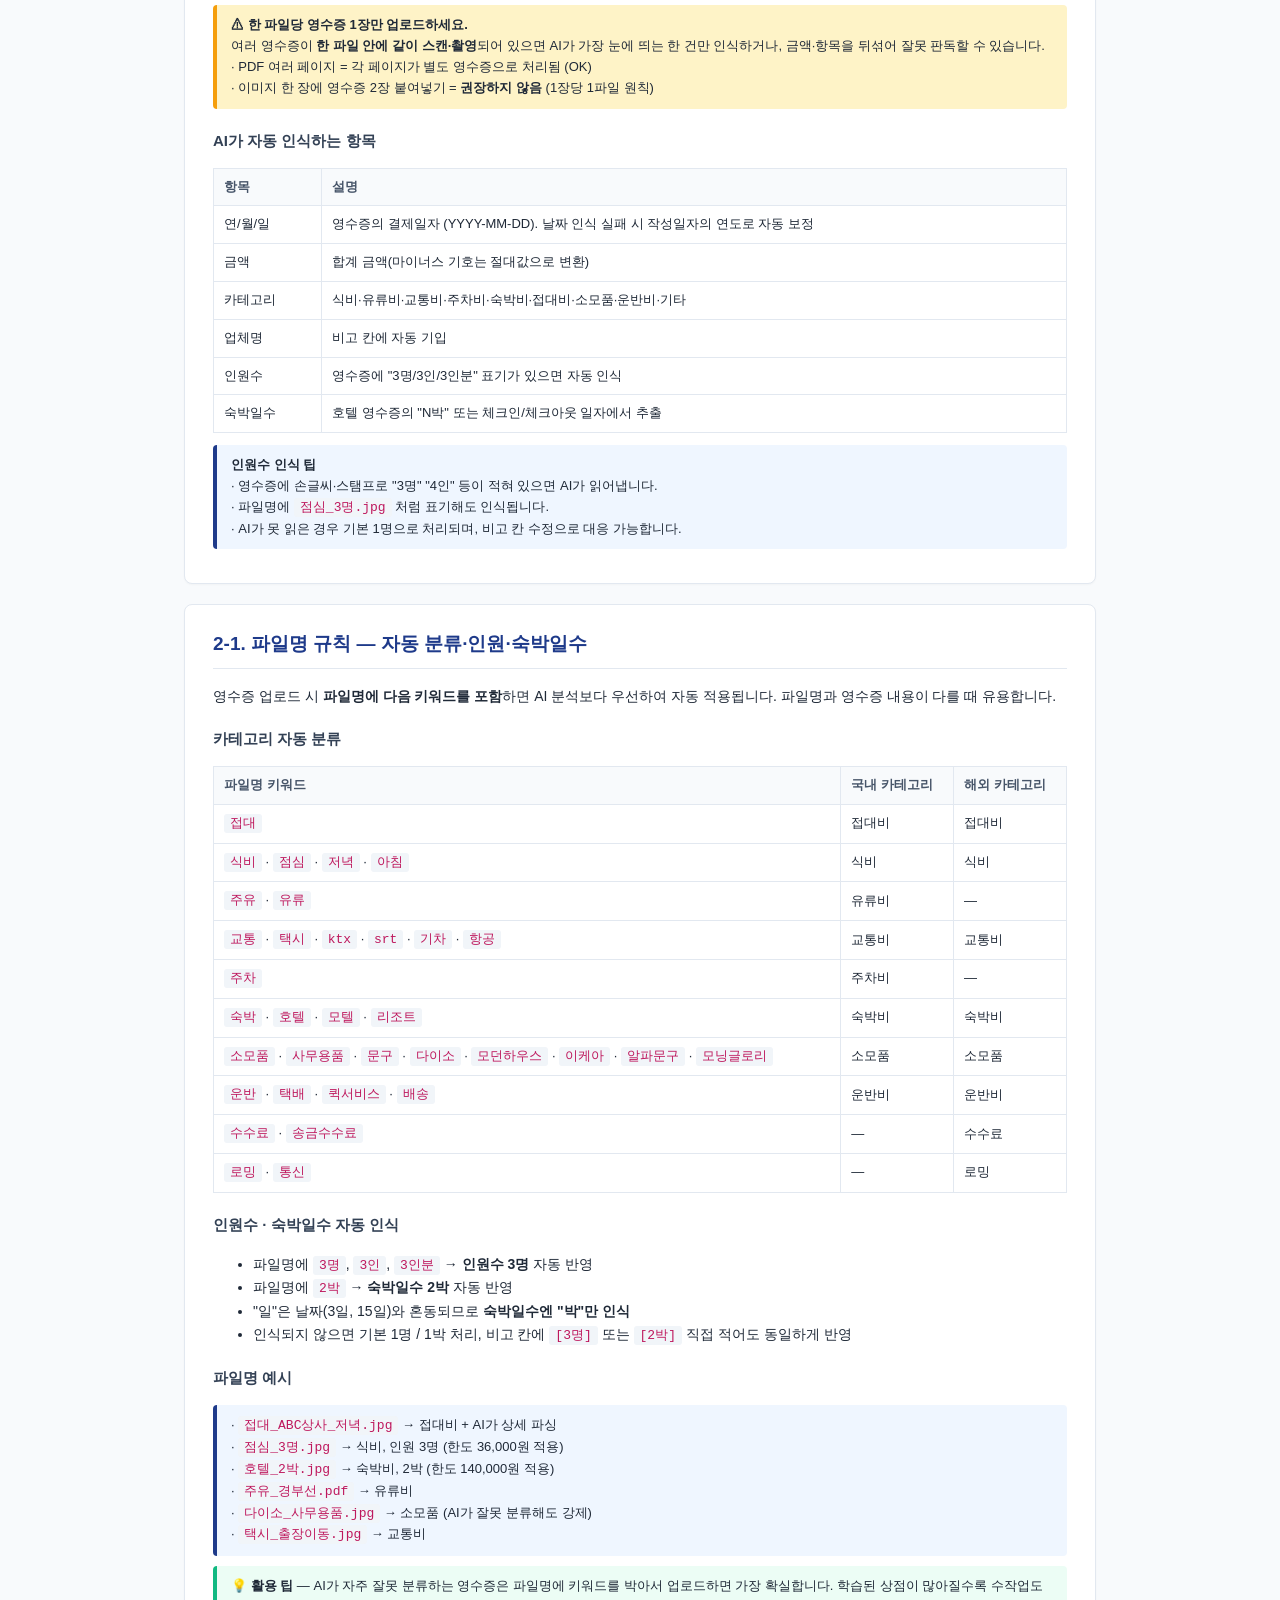
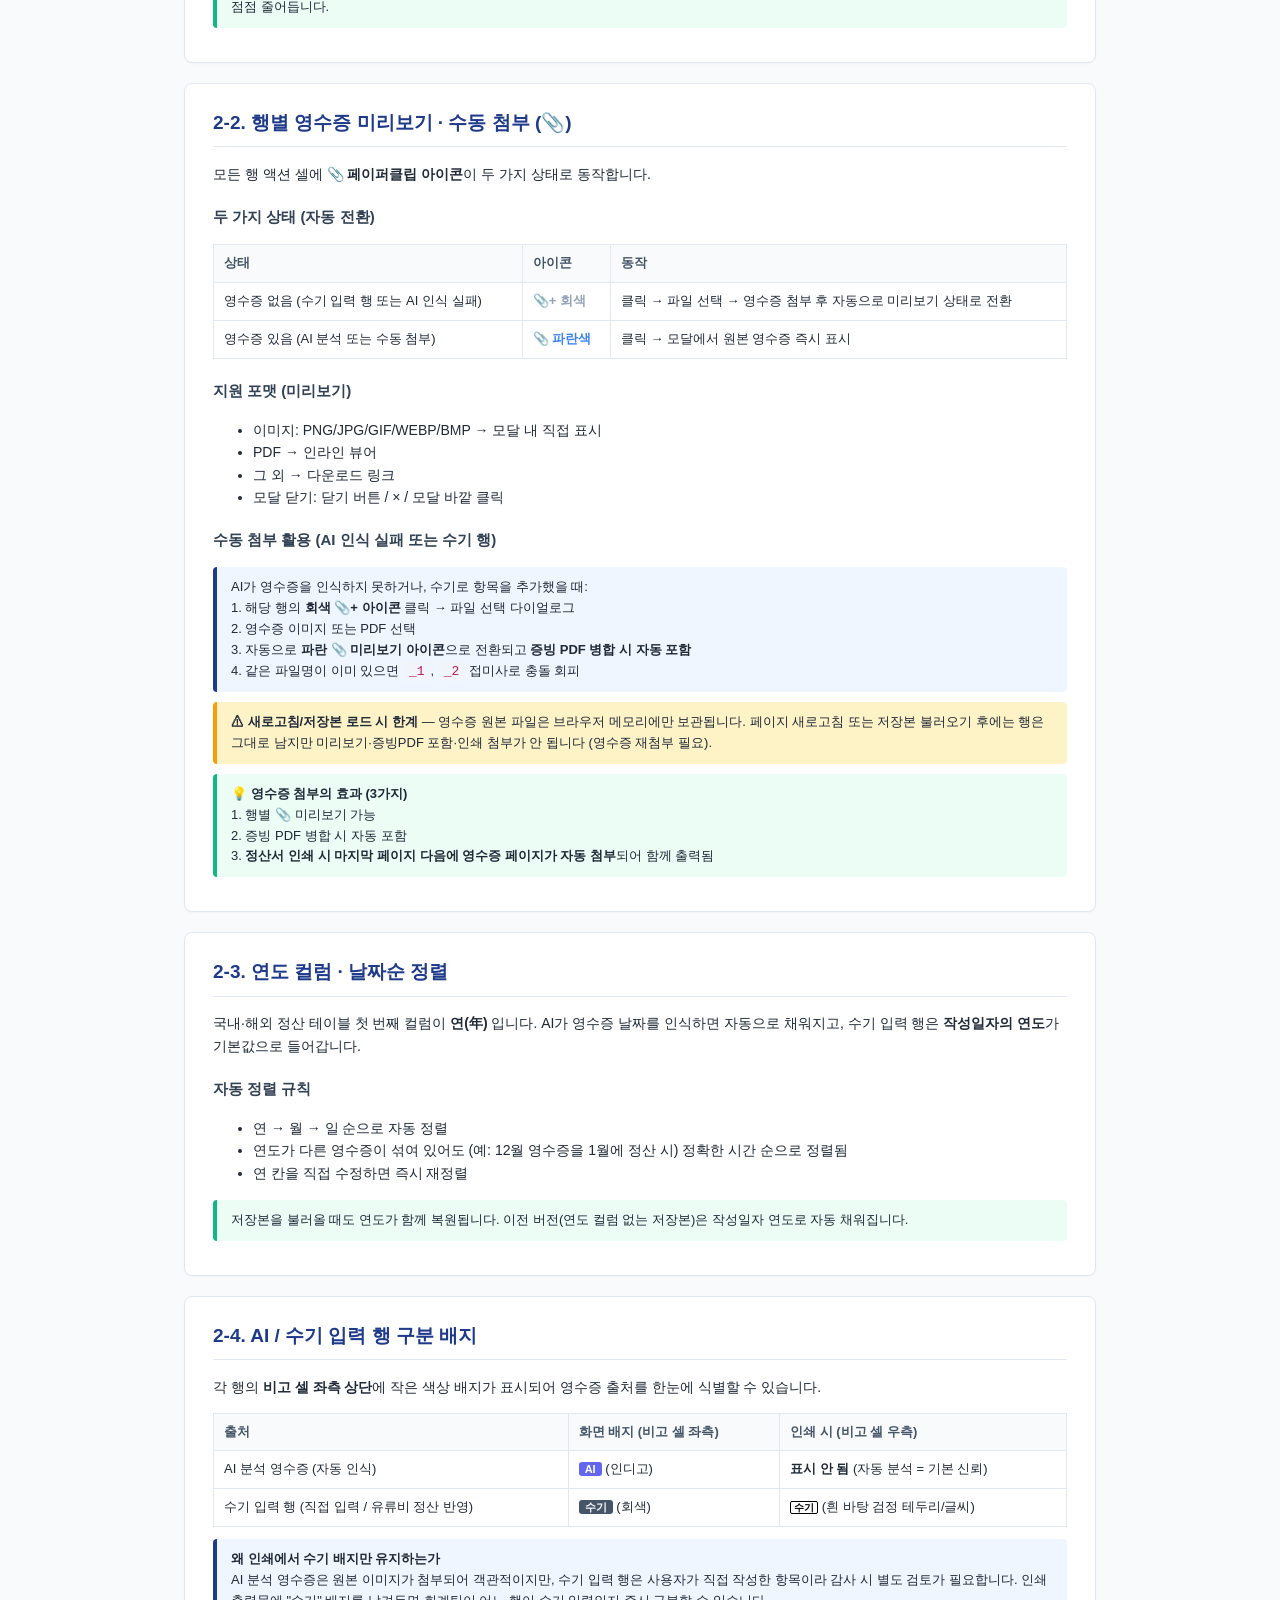
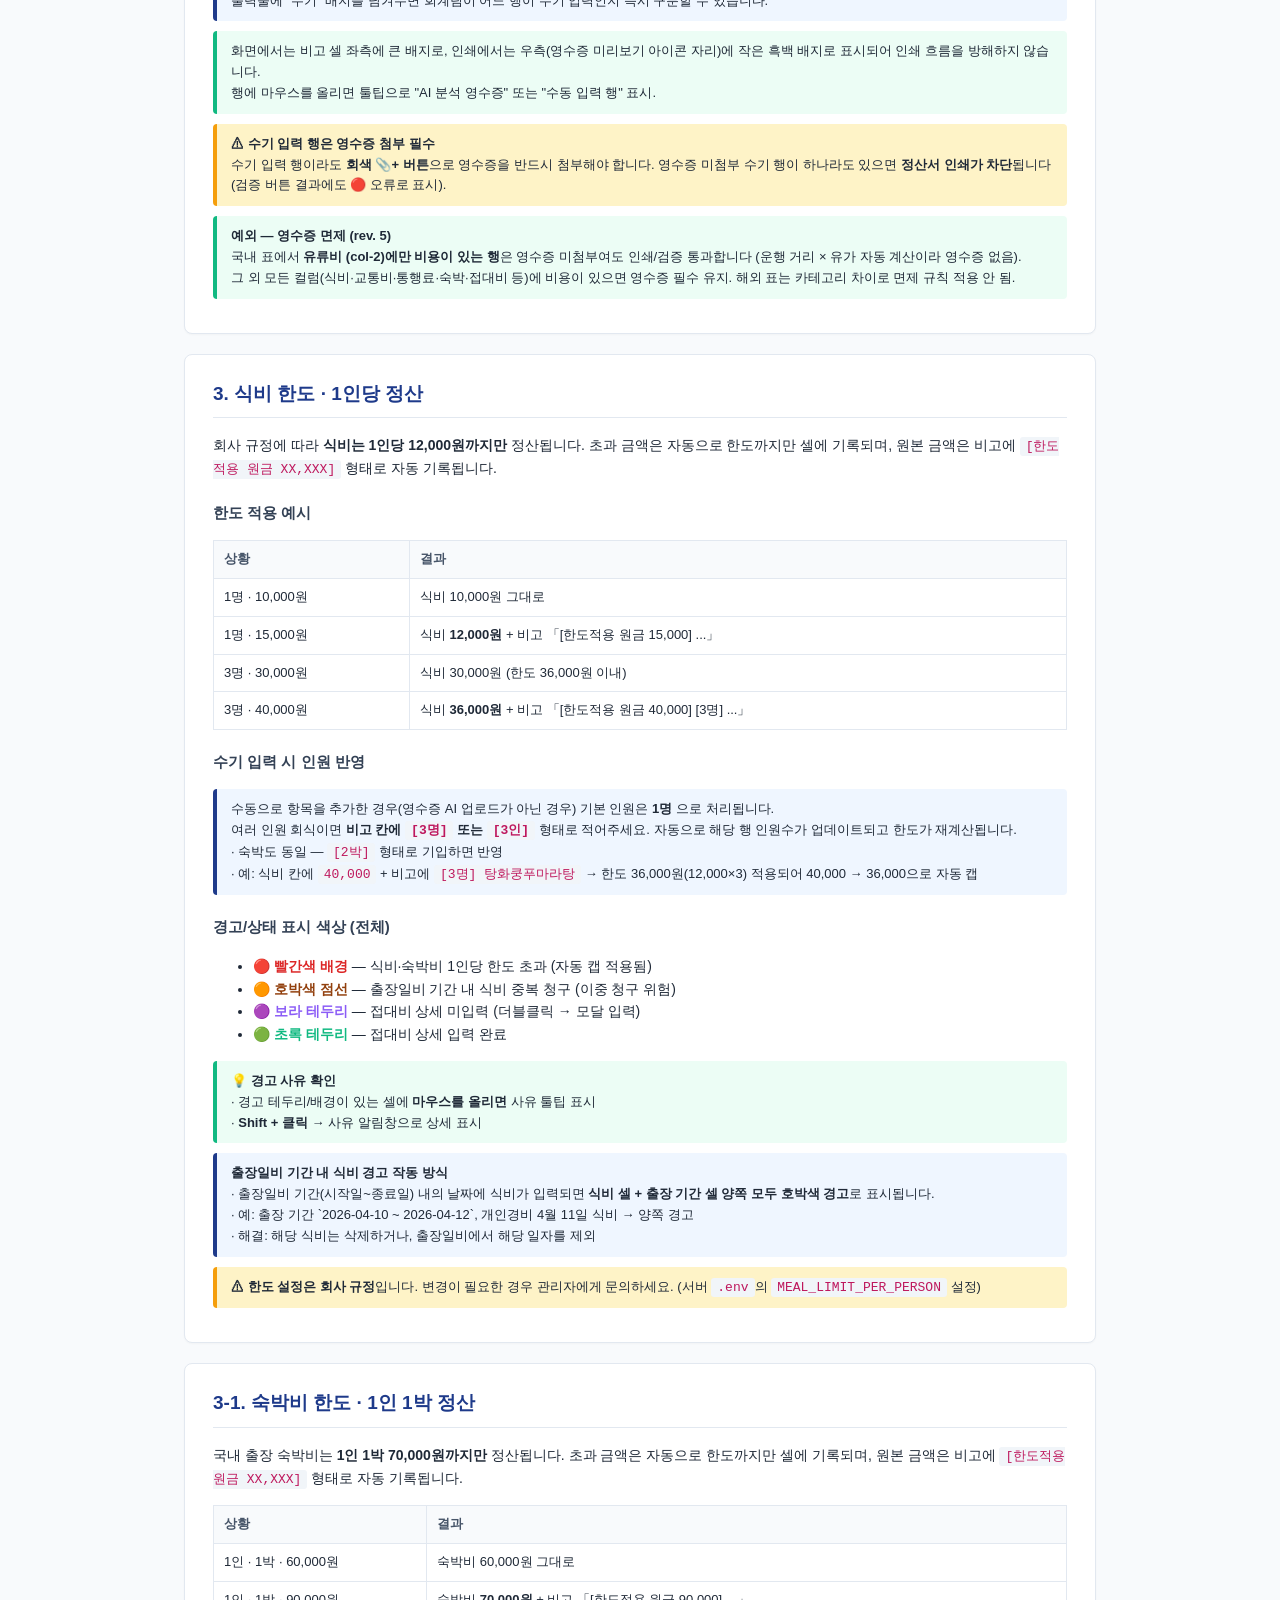
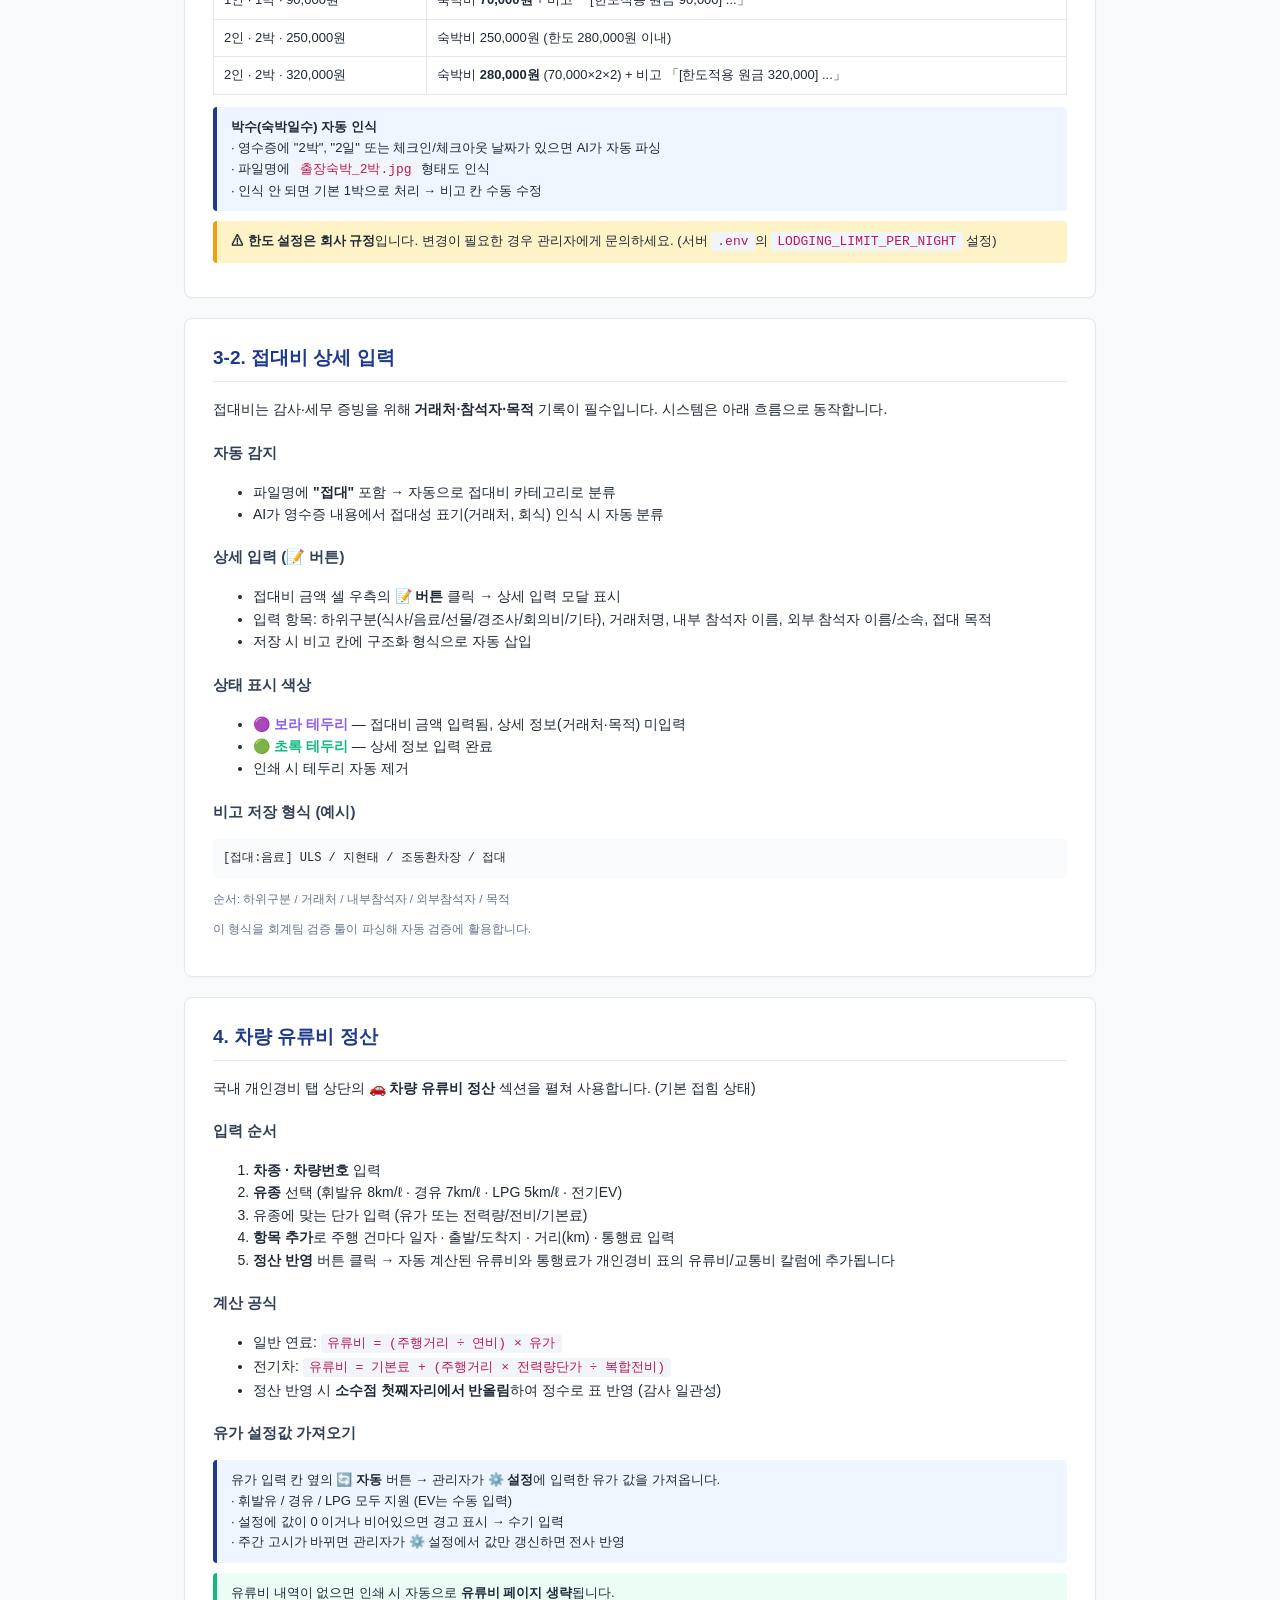
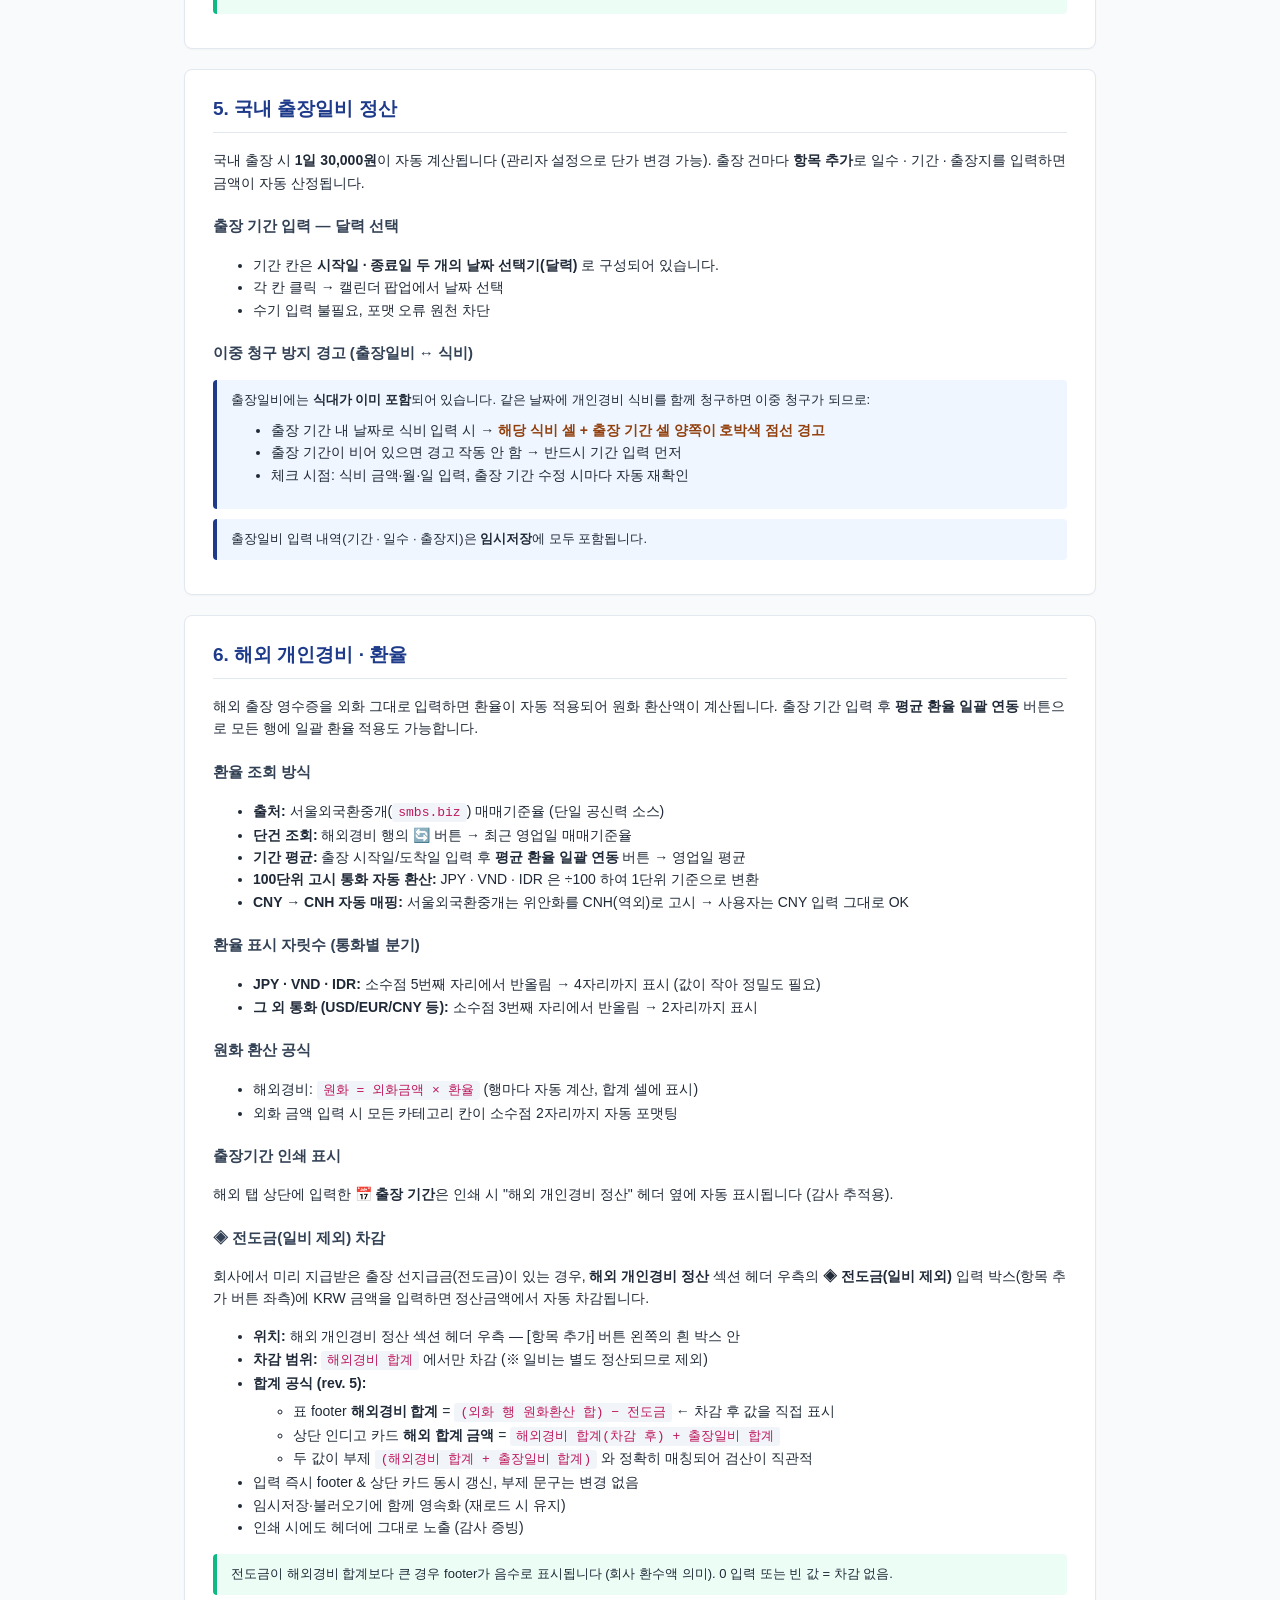
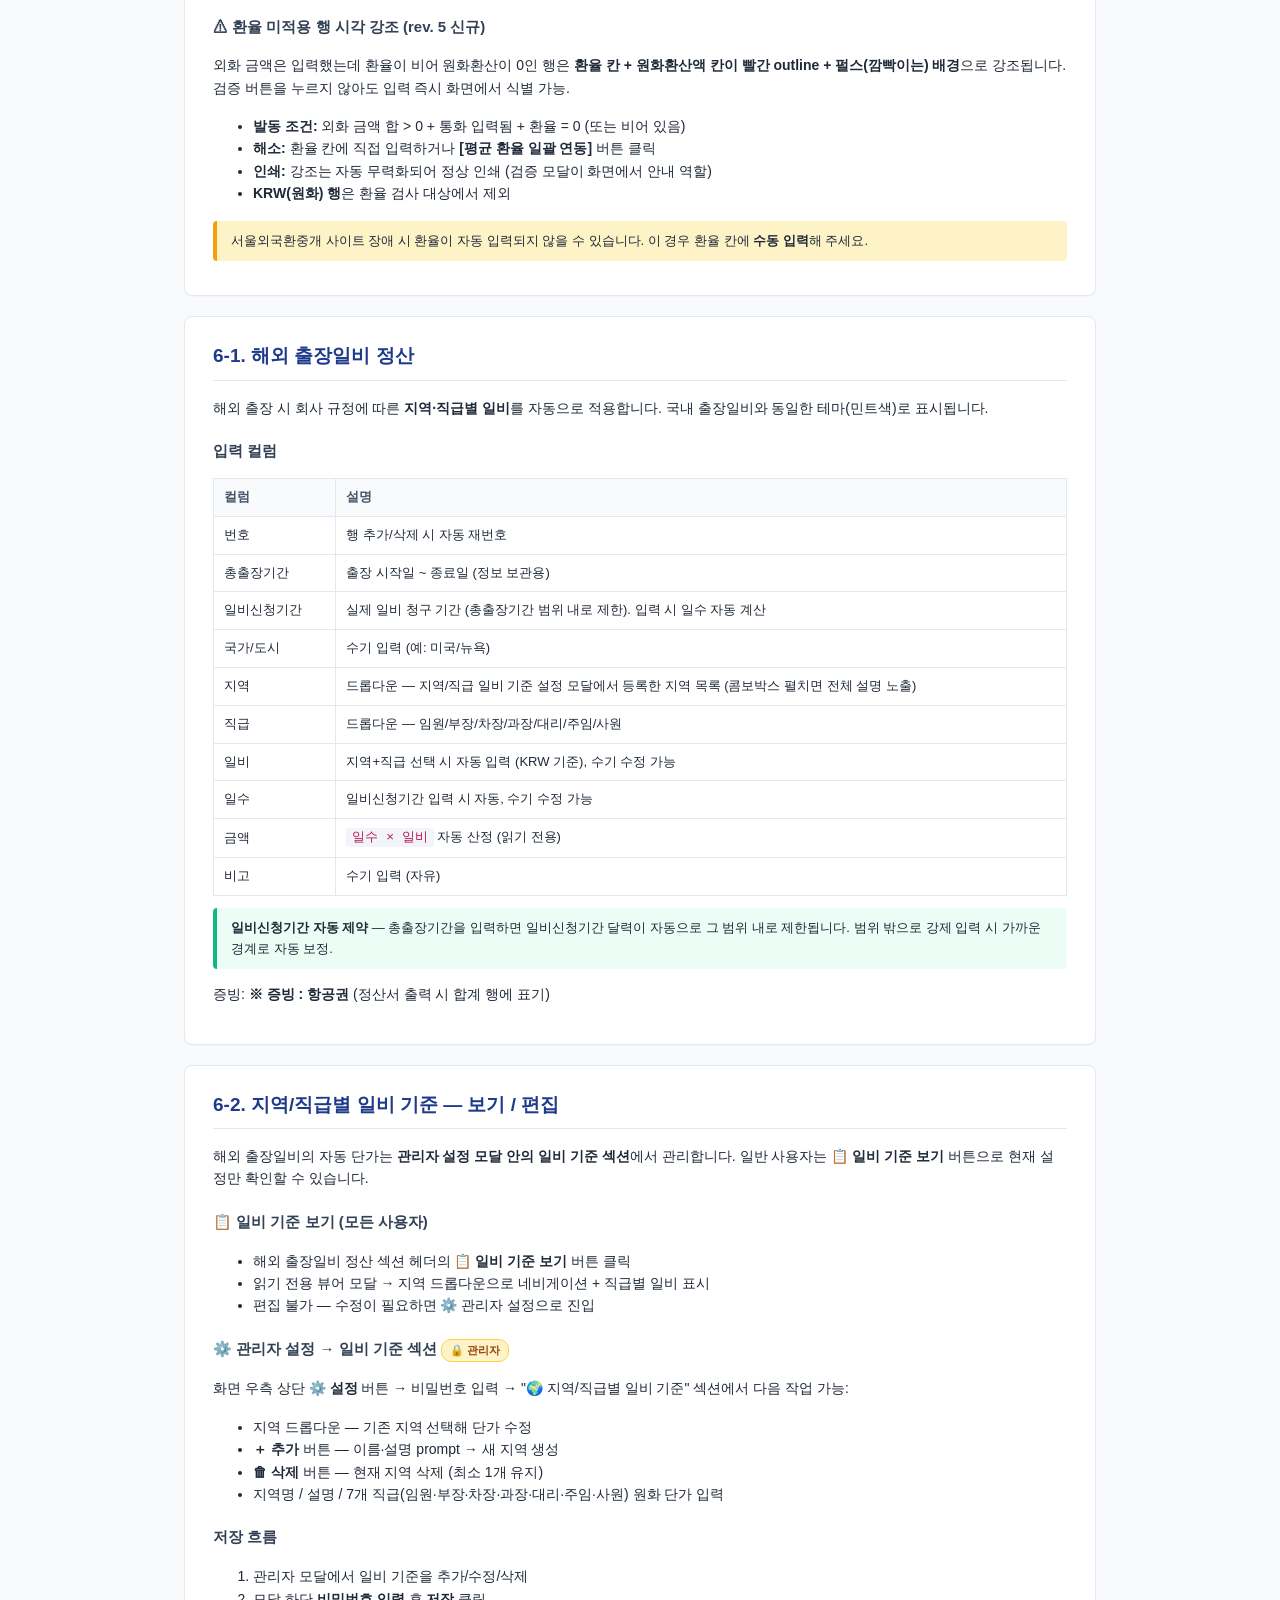
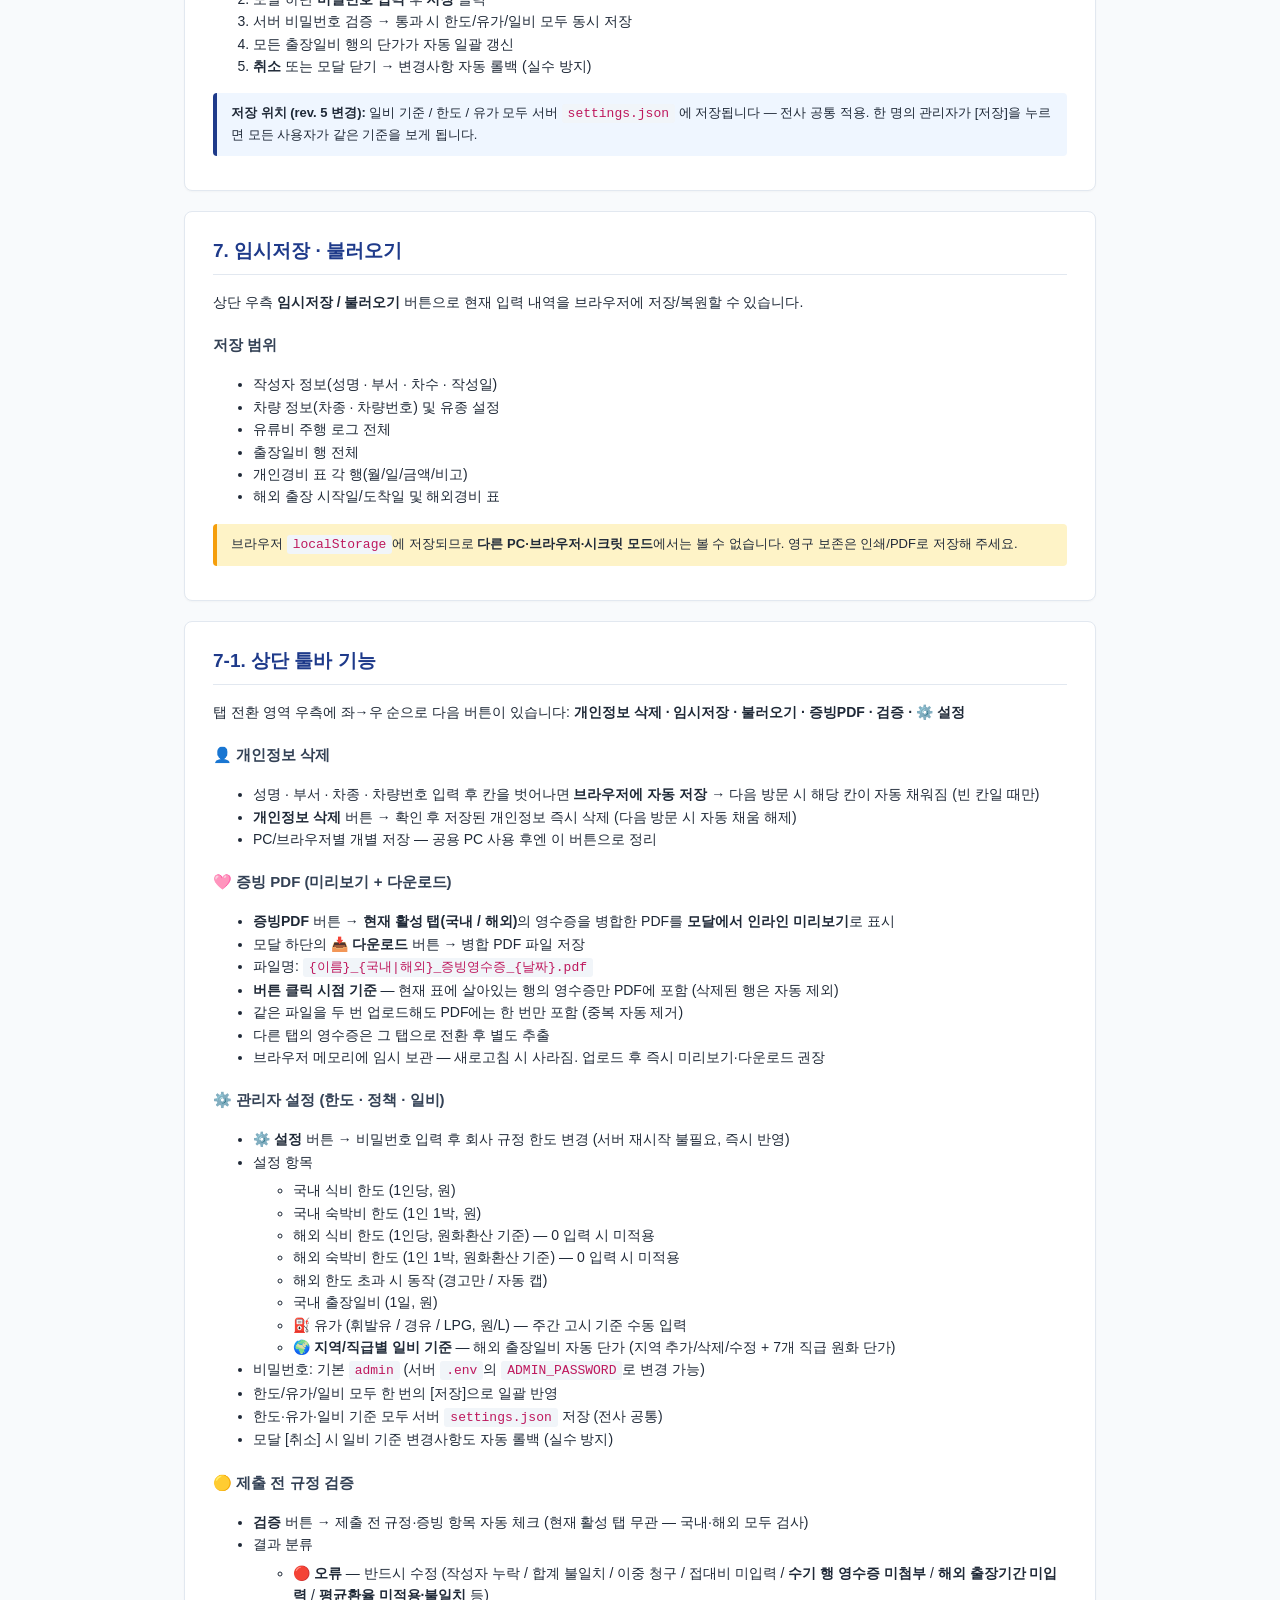
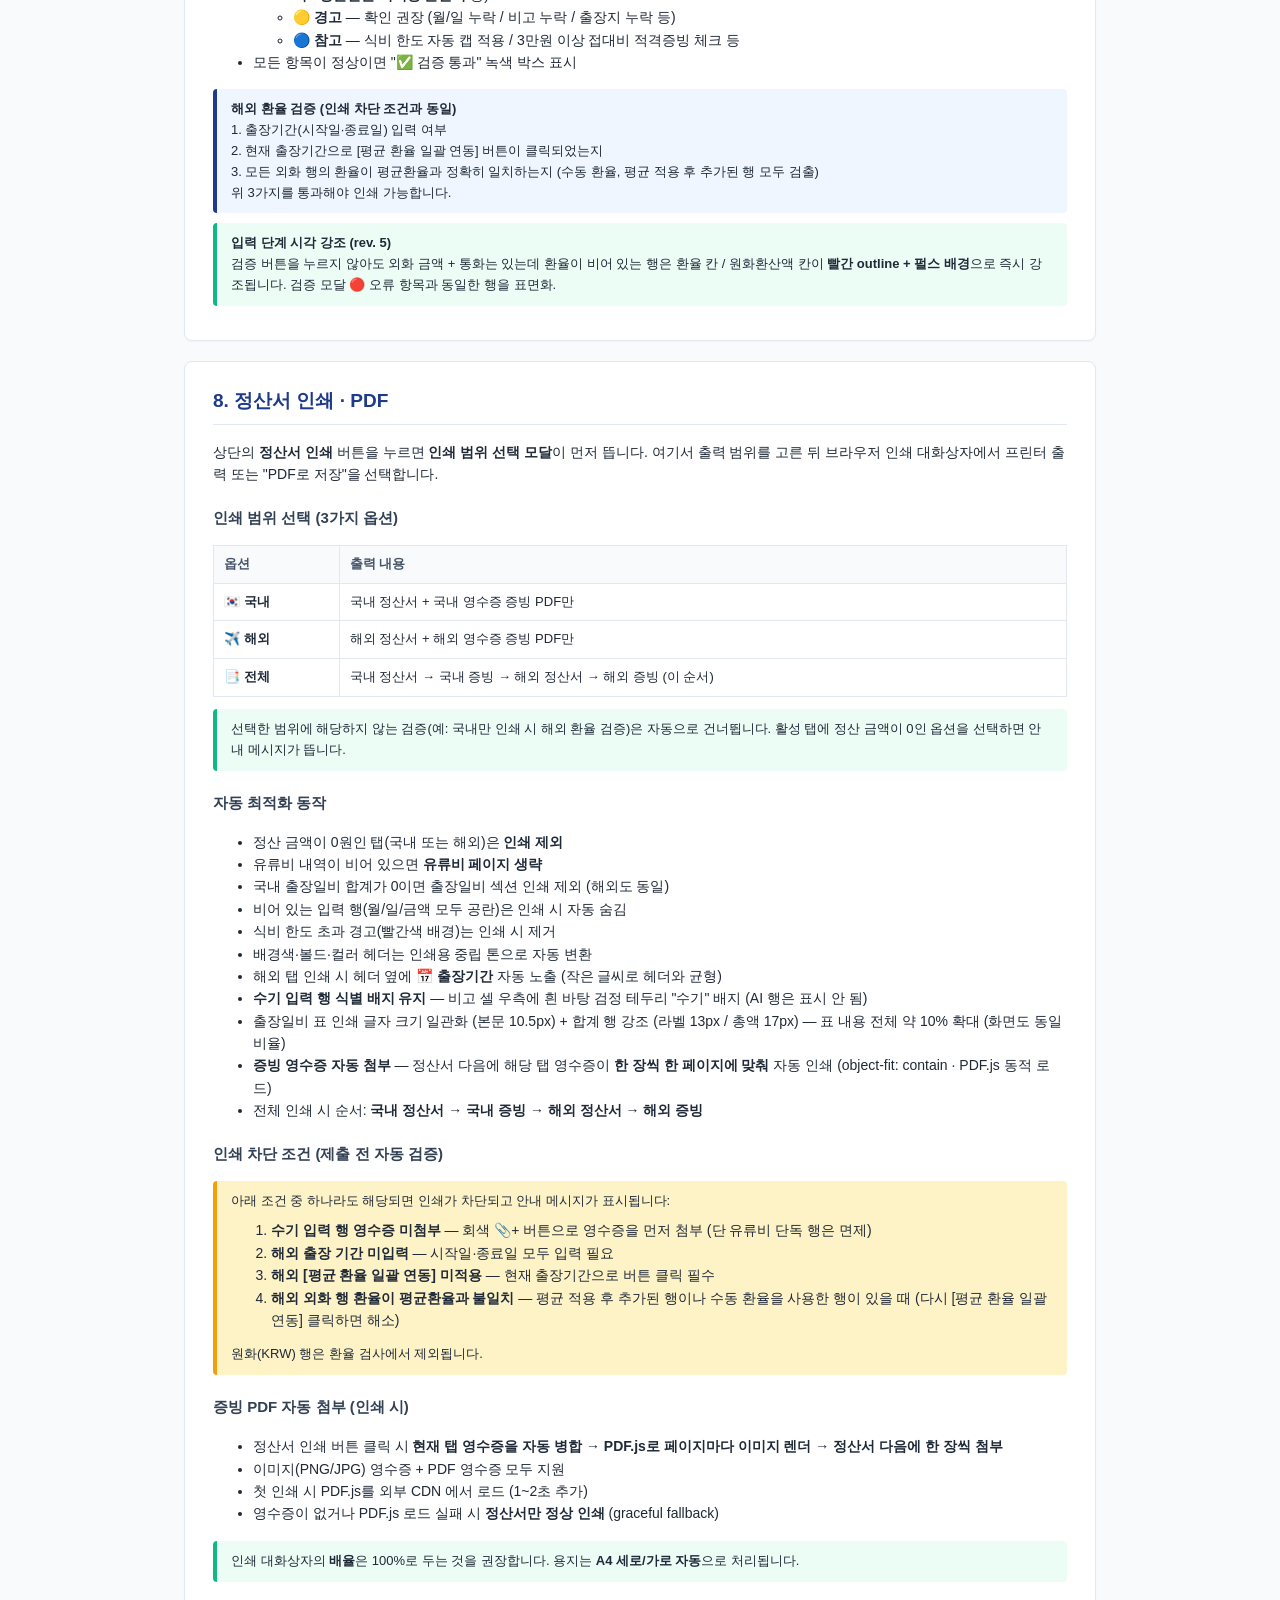
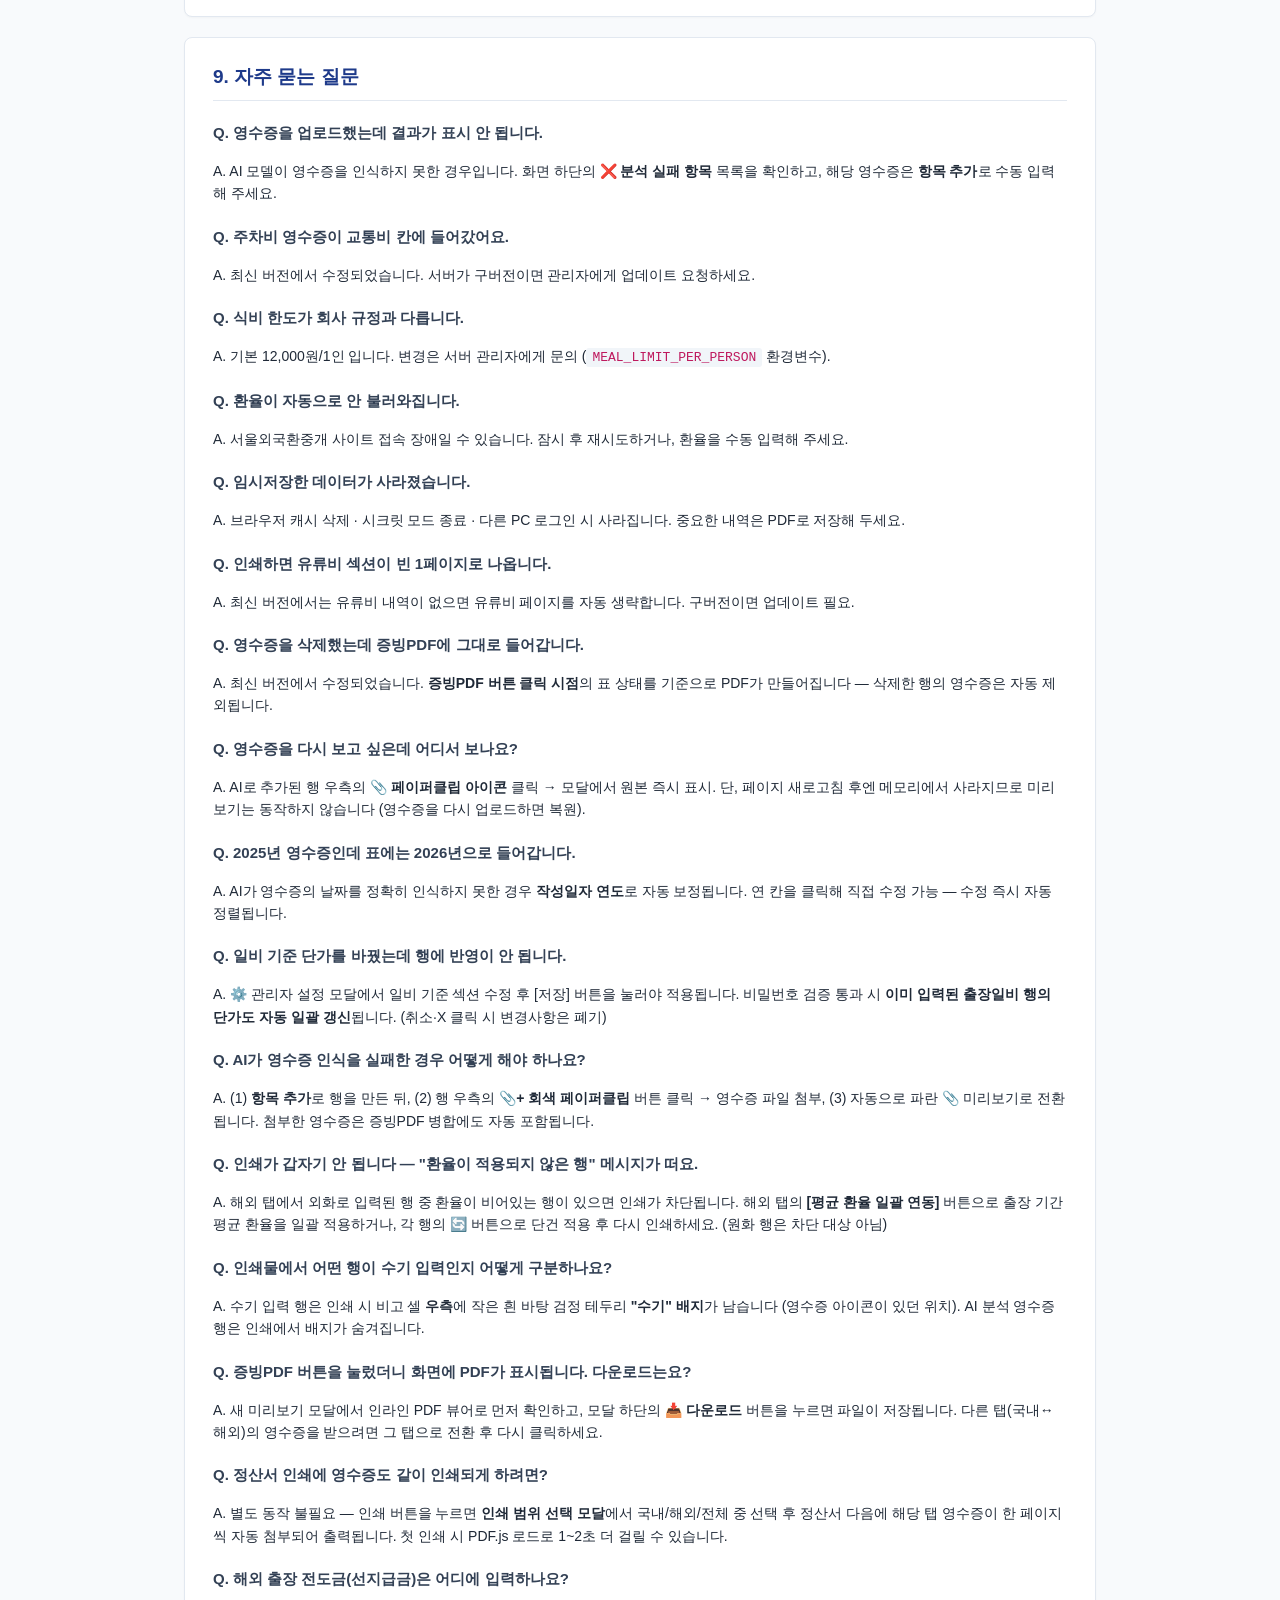
==== commit e839d532: "fix: 영수증 면제 규칙 — 유류비만 (통행료 제외) 이전 커밋(1c84df6)이 통행료까지 면제로 잘못 적용되어 정정: - isFuelOrTollExemptRow → isFue" ====
--- a/templates/guide.html
+++ b/templates/guide.html
@@ -269,13 +269,8 @@
 
   <div class="tip">
     <b>예외 — 영수증 면제 (rev. 5)</b><br>
-    국내 표에서 다음 행은 영수증 미첨부여도 인쇄/검증 통과합니다:
-    <ul style="margin-top:6px;">
-      <li><b>유류비 (col-2)</b> — 운행 거리 × 유가 자동 계산이라 영수증 없음</li>
-      <li><b>통행료 (col-3 + 비고에 "통행료" 포함)</b> — 자동 sync 행 + 수기 통행료 모두</li>
-      <li>같은 행에 유류비/통행료만 함께 있어도 면제</li>
-    </ul>
-    그 외 컬럼(식비·교통비/택시·숙박·접대비 등)에 비용이 있으면 영수증 필수 유지. 해외 표는 카테고리 차이로 면제 규칙 적용 안 됨.
+    국내 표에서 <b>유류비 (col-2)에만 비용이 있는 행</b>은 영수증 미첨부여도 인쇄/검증 통과합니다 (운행 거리 × 유가 자동 계산이라 영수증 없음).<br>
+    그 외 모든 컬럼(식비·교통비·통행료·숙박·접대비 등)에 비용이 있으면 영수증 필수 유지. 해외 표는 카테고리 차이로 면제 규칙 적용 안 됨.
   </div>
 </section>
 
@@ -682,7 +677,7 @@
   <div class="warn">
     아래 조건 중 하나라도 해당되면 인쇄가 차단되고 안내 메시지가 표시됩니다:
     <ol style="margin-top:8px;">
-      <li><b>수기 입력 행 영수증 미첨부</b> — 회색 📎+ 버튼으로 영수증을 먼저 첨부 (단 유류비 / 통행료 행은 면제)</li>
+      <li><b>수기 입력 행 영수증 미첨부</b> — 회색 📎+ 버튼으로 영수증을 먼저 첨부 (단 유류비 단독 행은 면제)</li>
       <li><b>해외 출장 기간 미입력</b> — 시작일·종료일 모두 입력 필요</li>
       <li><b>해외 [평균 환율 일괄 연동] 미적용</b> — 현재 출장기간으로 버튼 클릭 필수</li>
       <li><b>해외 외화 행 환율이 평균환율과 불일치</b> — 평균 적용 후 추가된 행이나 수동 환율을 사용한 행이 있을 때 (다시 [평균 환율 일괄 연동] 클릭하면 해소)</li>
@@ -758,7 +753,7 @@
   <p>A. 정산서 인쇄 버튼을 누르면 뜨는 모달에서 <b>🇰🇷 국내</b> 또는 <b>✈️ 해외</b>를 선택하면 해당 탭의 정산서와 증빙 PDF만 출력됩니다. 둘 다 함께 출력하려면 <b>📑 전체</b>를 선택하세요.</p>
 
   <h3>Q. 수기로 행을 추가했는데 인쇄가 안 됩니다.</h3>
-  <p>A. 수기 행에는 영수증 첨부가 필수입니다. 행 우측의 <b>회색 📎+ 버튼</b>을 클릭해 영수증을 첨부한 뒤 다시 인쇄하세요. 검증 버튼으로 미리 점검 가능. <b>예외:</b> 국내 표의 유류비(col-2) / 통행료(col-3 + 비고 "통행료") 행은 영수증 면제 (rev. 5).</p>
+  <p>A. 수기 행에는 영수증 첨부가 필수입니다. 행 우측의 <b>회색 📎+ 버튼</b>을 클릭해 영수증을 첨부한 뒤 다시 인쇄하세요. 검증 버튼으로 미리 점검 가능. <b>예외:</b> 국내 표의 유류비(col-2) 단독 행은 영수증 면제 (rev. 5).</p>
 
   <h3>Q. 검증 버튼을 눌렀는데 해외 환율 누락이 안 잡힙니다.</h3>
   <p>A. 최신 버전(rev. 5)에서는 <b>활성 탭 무관하게</b> 해외 항목을 항상 검사하고, 환율이 빠진 행은 <b>입력 즉시 빨간 outline + 펄스 배경</b>으로 화면에 표시됩니다. 출장기간 미입력 / [평균 환율 일괄 연동] 미적용 / 환율이 평균과 다른 행 모두 🔴 오류로 표시됩니다.</p>
